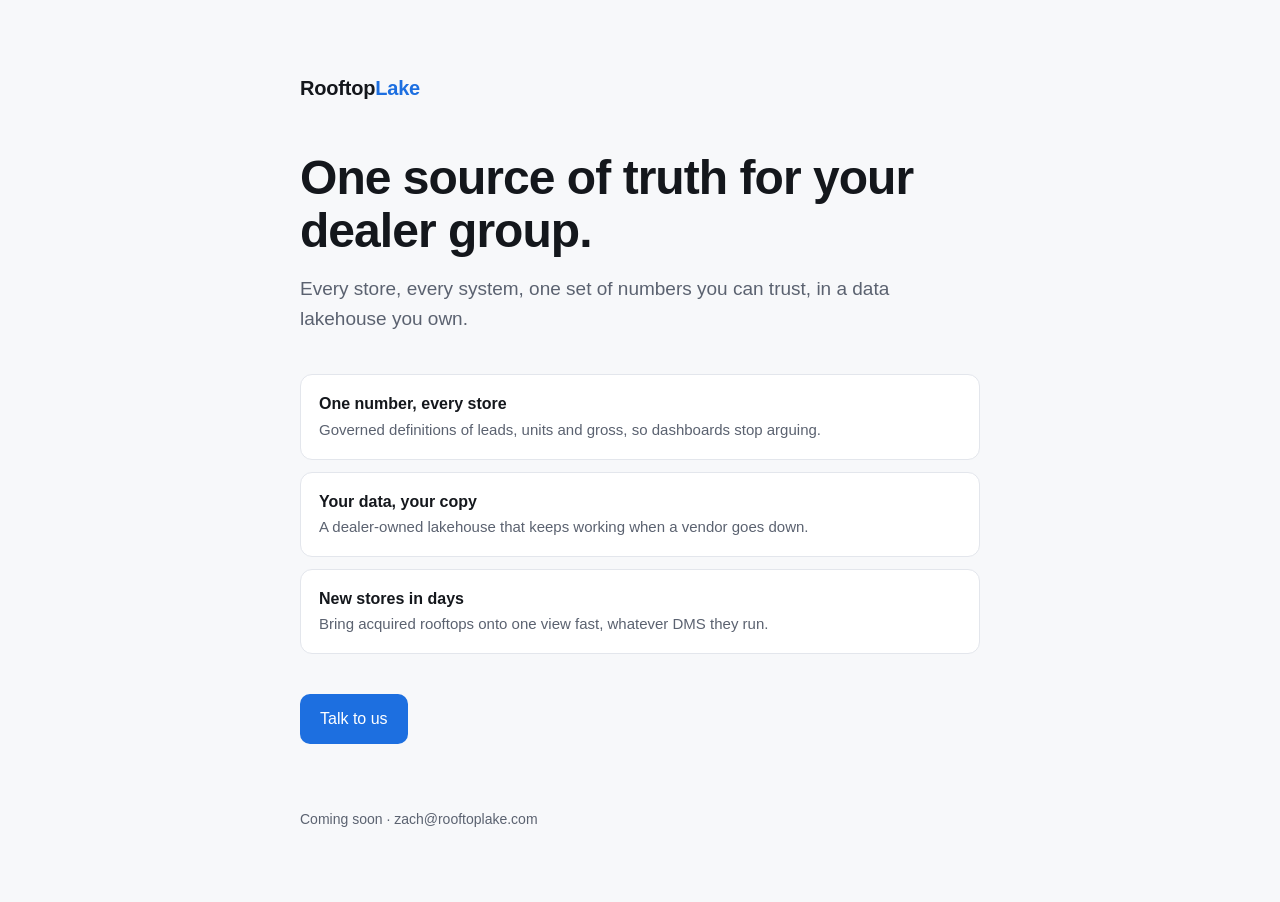
==== index.html @ f5c86812 "RooftopLake placeholder site" ====
<!doctype html>
<html lang="en">
<head>
<meta charset="utf-8">
<meta name="viewport" content="width=device-width, initial-scale=1">
<title>RooftopLake — one source of truth for dealer groups</title>
<meta name="description" content="RooftopLake is a dealer-owned data lakehouse for multi-rooftop dealer groups. Coming soon.">
<style>
  :root { --bg:#f7f8fa; --fg:#14171c; --muted:#5b6270; --accent:#1d6fe0; --card:#ffffff; --line:#e3e6ec; }
  @media (prefers-color-scheme: dark) { :root { --bg:#0f1216; --fg:#eef1f5; --muted:#9aa3b2; --accent:#5a9bff; --card:#171b21; --line:#262c35; } }
  * { box-sizing: border-box; }
  body { margin:0; font-family: -apple-system, BlinkMacSystemFont, "Segoe UI", Inter, sans-serif; background:var(--bg); color:var(--fg); line-height:1.6; }
  main { max-width: 720px; margin: 0 auto; padding: 72px 20px; }
  .mark { font-weight:600; letter-spacing:-0.01em; font-size:20px; }
  .mark span { color: var(--accent); }
  h1 { font-size: clamp(32px, 6vw, 48px); line-height:1.1; letter-spacing:-0.02em; margin: 48px 0 16px; }
  p.lead { font-size: 19px; color: var(--muted); margin: 0 0 40px; }
  ul { list-style:none; padding:0; margin:0 0 40px; display:grid; gap:12px; }
  li { background:var(--card); border:1px solid var(--line); border-radius:12px; padding:16px 18px; }
  li b { display:block; }
  li small { color: var(--muted); font-size: 15px; }
  a.cta { display:inline-block; background:var(--accent); color:#fff; text-decoration:none; padding:12px 20px; border-radius:10px; font-weight:500; }
  footer { margin-top:64px; color:var(--muted); font-size:14px; }
</style>
</head>
<body>
<main>
  <div class="mark">Rooftop<span>Lake</span></div>
  <h1>One source of truth for your dealer group.</h1>
  <p class="lead">Every store, every system, one set of numbers you can trust, in a data lakehouse you own.</p>
  <ul>
    <li><b>One number, every store</b><small>Governed definitions of leads, units and gross, so dashboards stop arguing.</small></li>
    <li><b>Your data, your copy</b><small>A dealer-owned lakehouse that keeps working when a vendor goes down.</small></li>
    <li><b>New stores in days</b><small>Bring acquired rooftops onto one view fast, whatever DMS they run.</small></li>
  </ul>
  <a class="cta" href="mailto:zach@rooftoplake.com?subject=RooftopLake">Talk to us</a>
  <footer>Coming soon · zach@rooftoplake.com</footer>
</main>
</body>
</html>
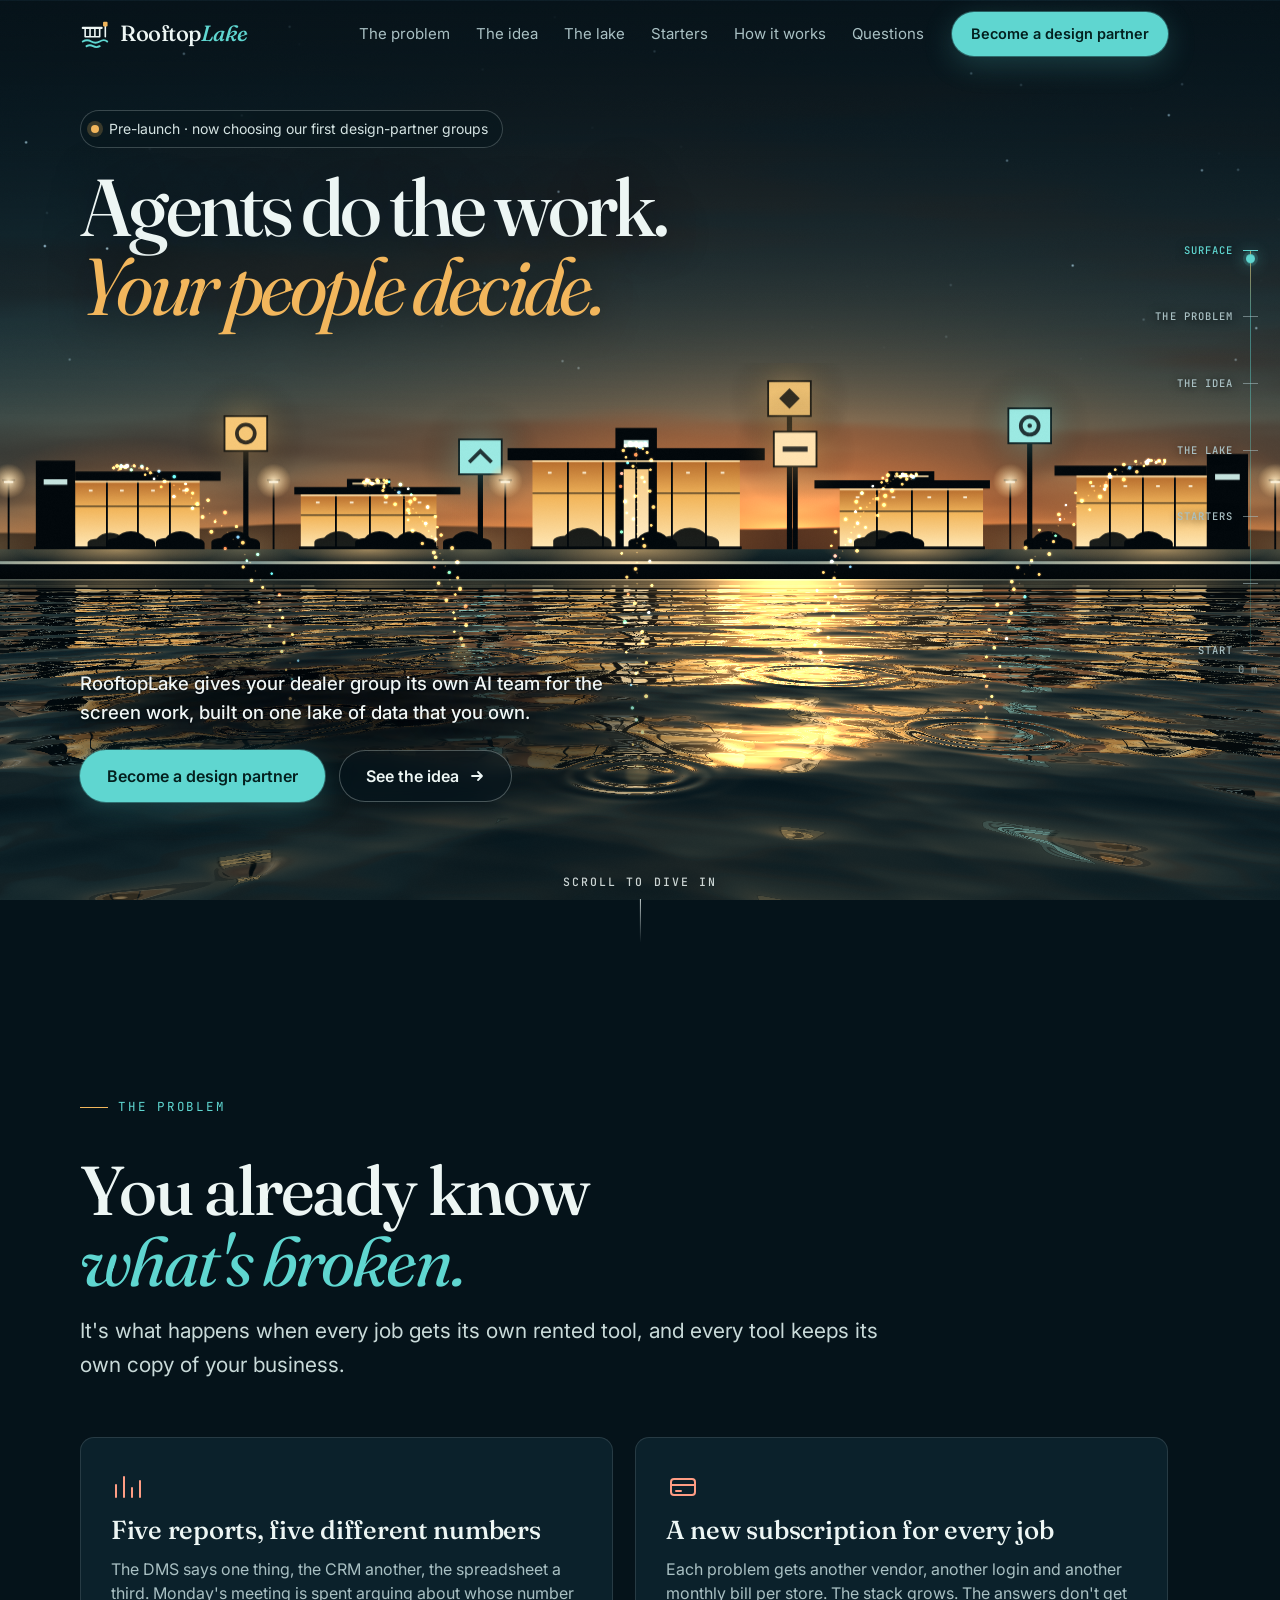
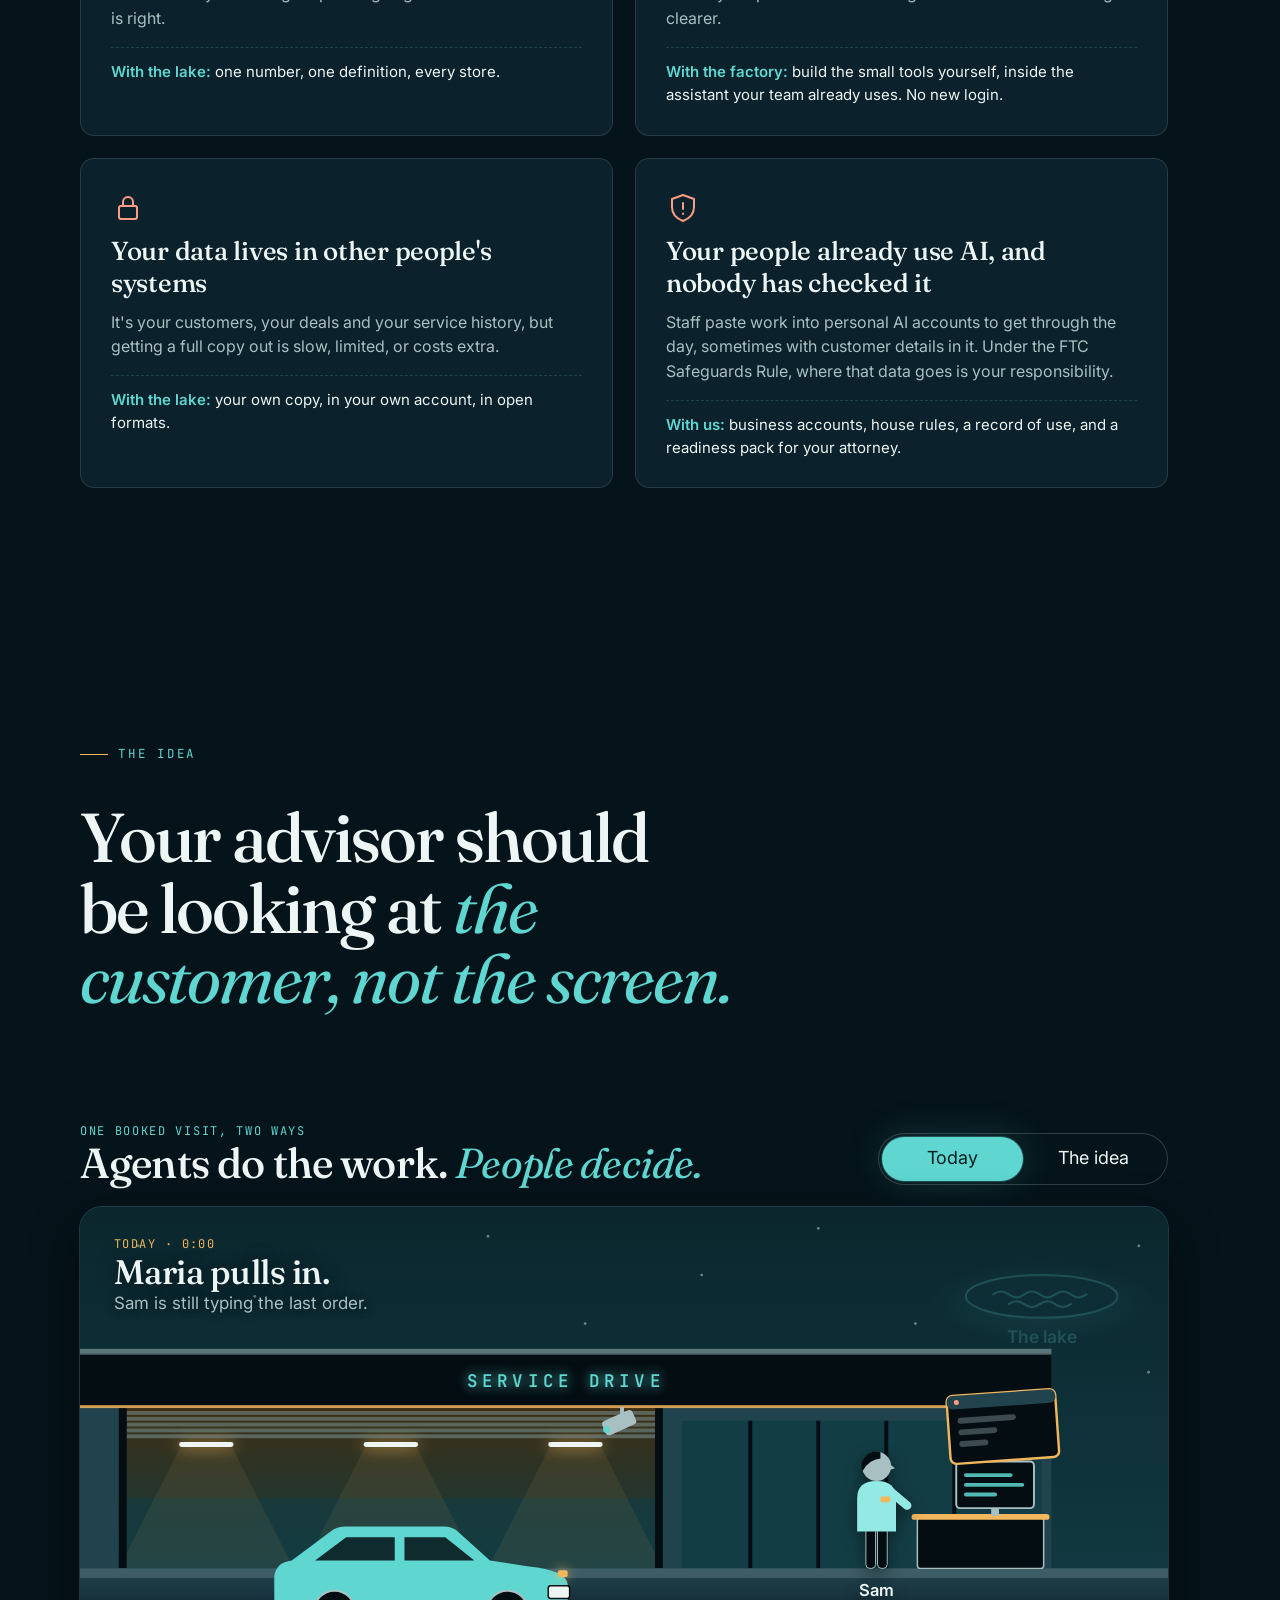
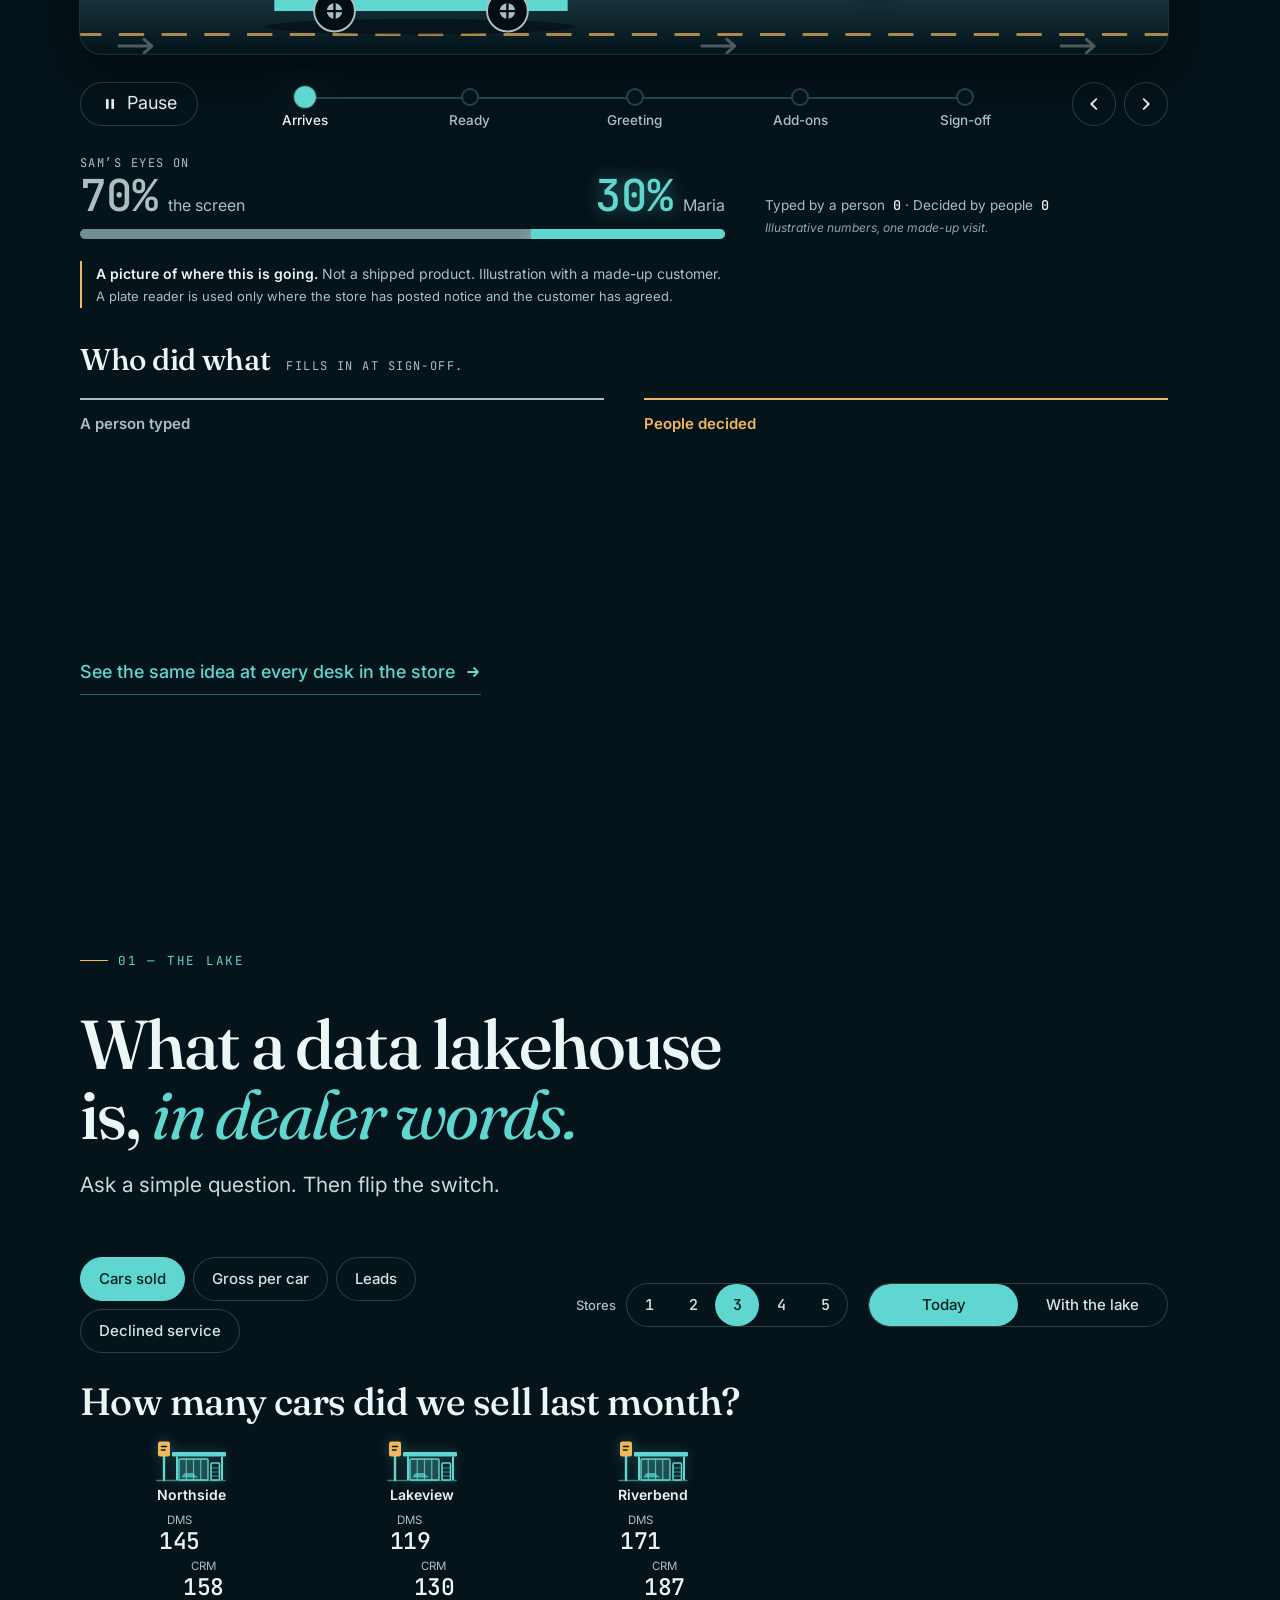
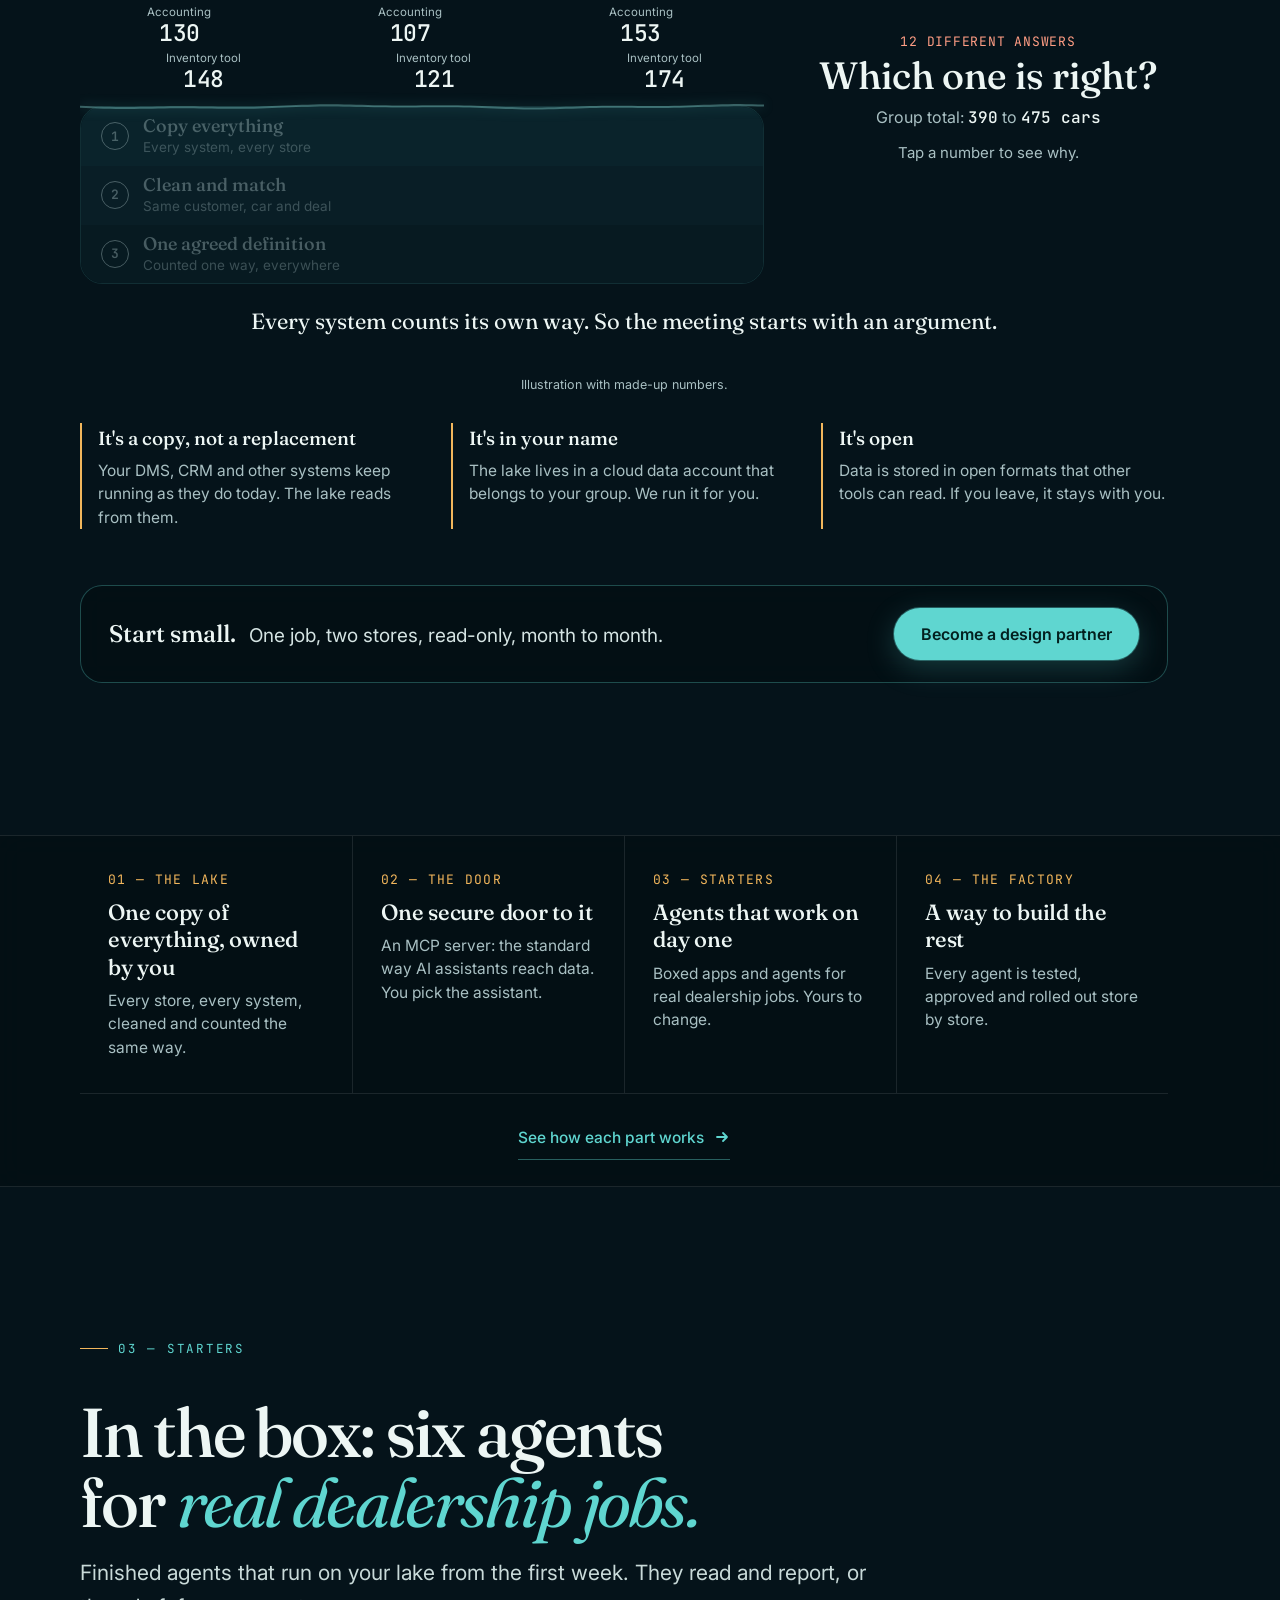
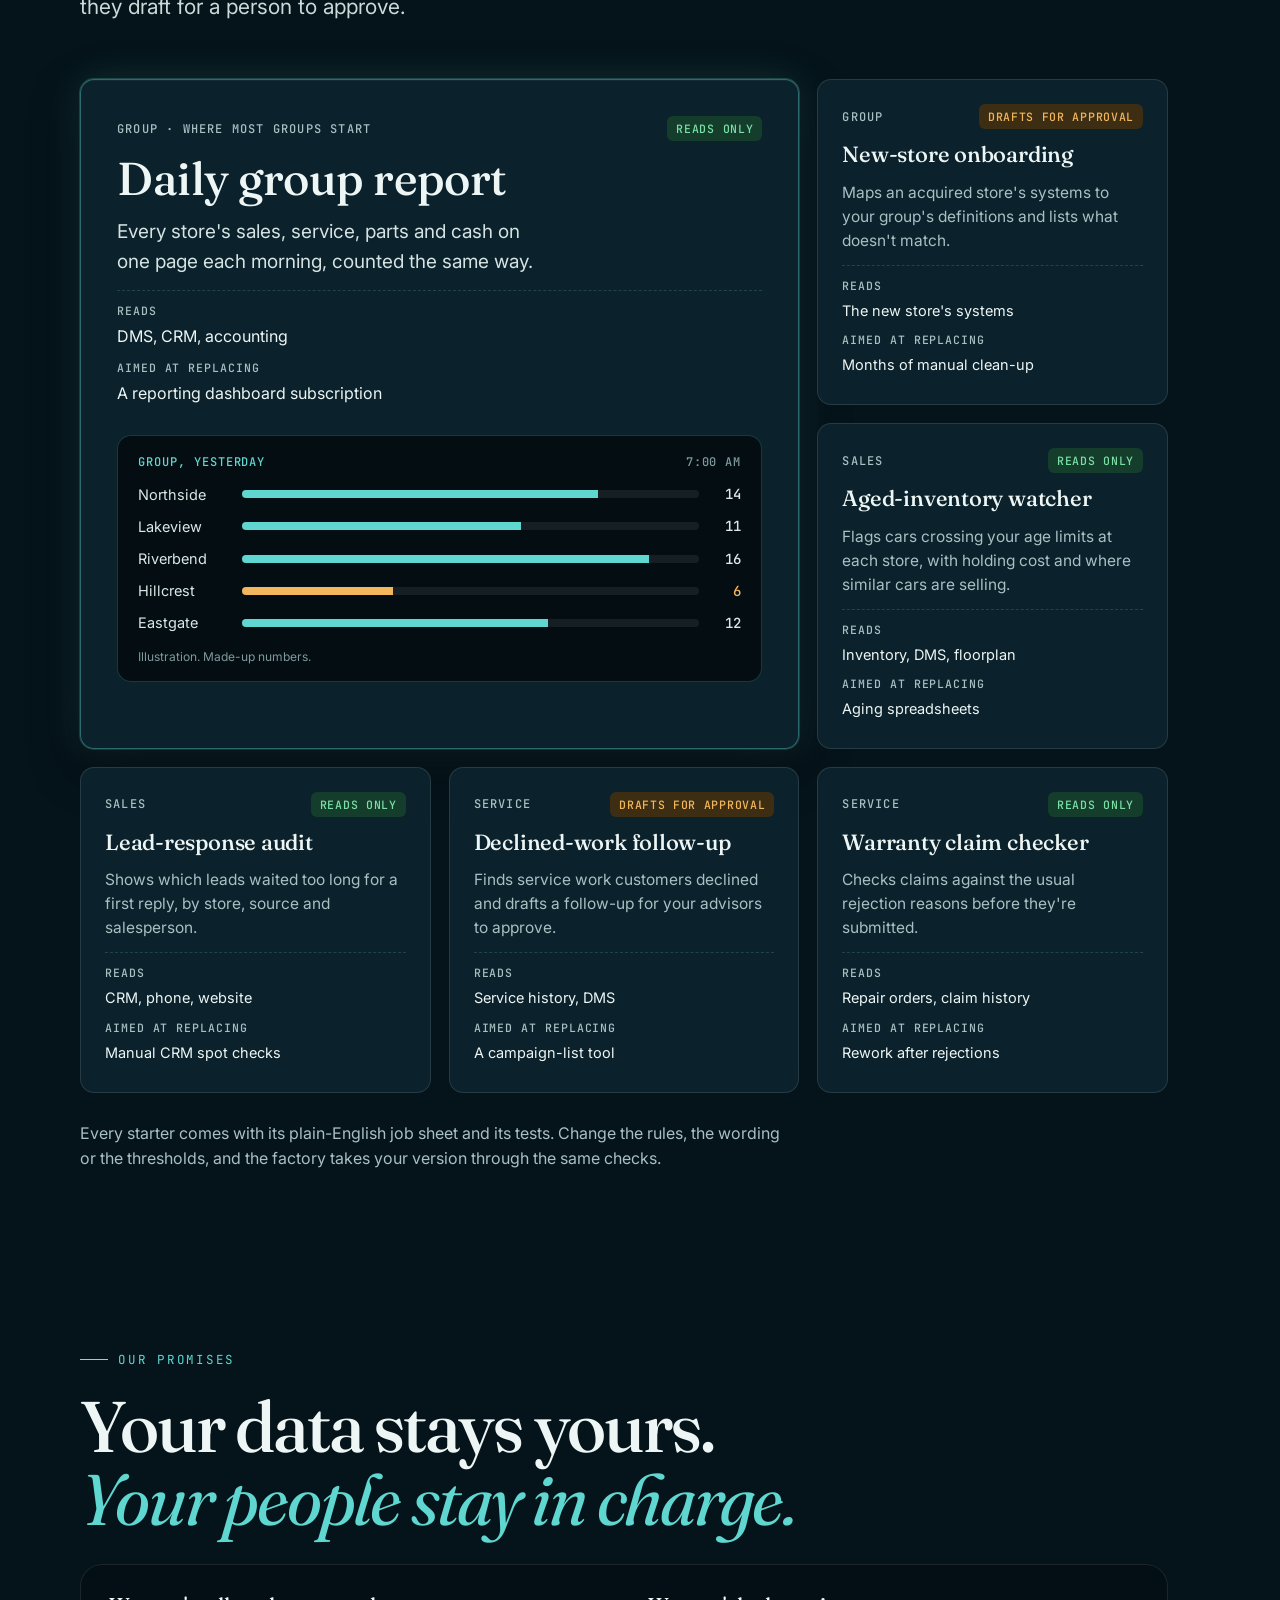
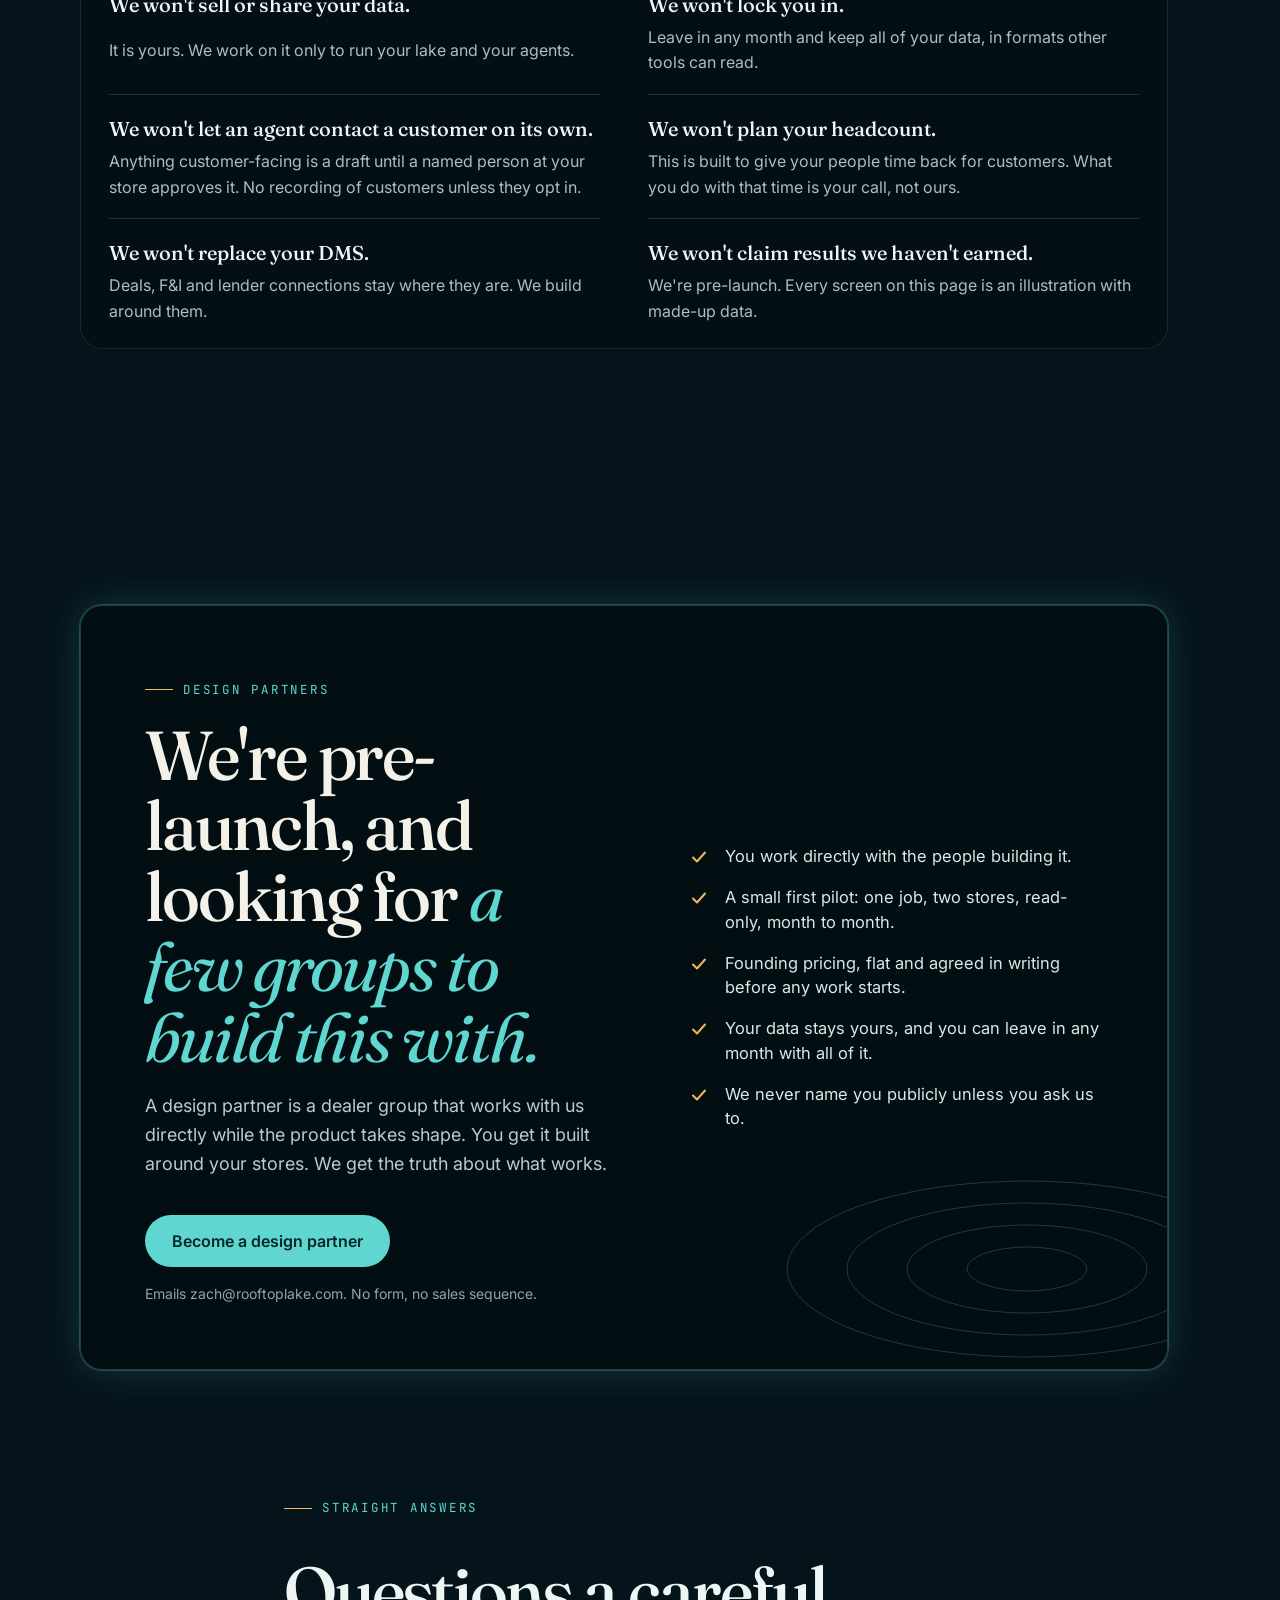
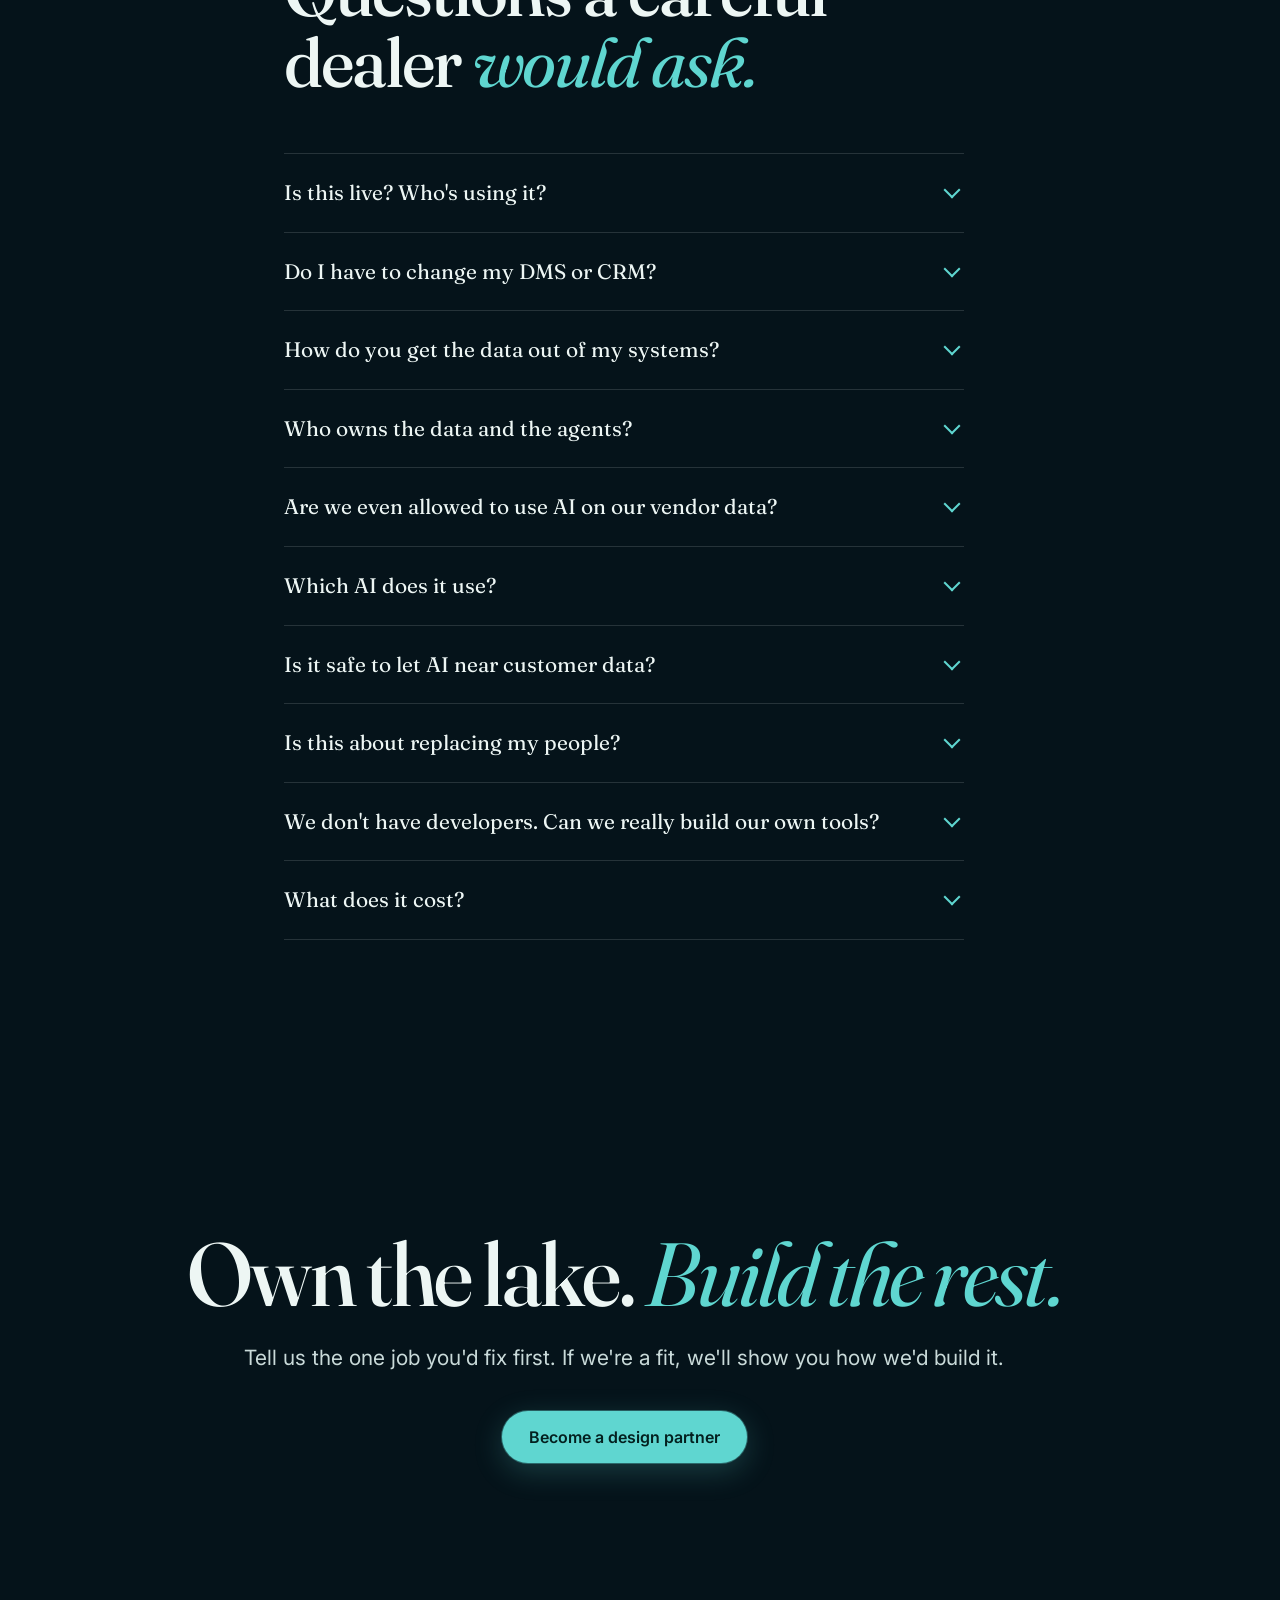
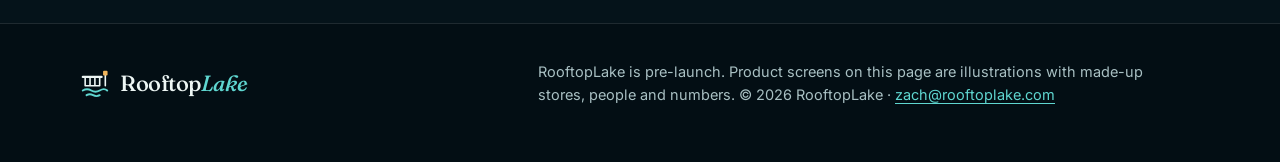
==== commit 0406e912: "RooftopLake site: live lake scene, two pages, four interactive parts Co-Authored-By: Claude Fable 5." ====
--- a/index.html
+++ b/index.html
@@ -3,38 +3,270 @@
 <head>
 <meta charset="utf-8">
 <meta name="viewport" content="width=device-width, initial-scale=1">
-<title>RooftopLake — one source of truth for dealer groups</title>
-<meta name="description" content="RooftopLake is a dealer-owned data lakehouse for multi-rooftop dealer groups. Coming soon.">
-<style>
-  :root { --bg:#f7f8fa; --fg:#14171c; --muted:#5b6270; --accent:#1d6fe0; --card:#ffffff; --line:#e3e6ec; }
-  @media (prefers-color-scheme: dark) { :root { --bg:#0f1216; --fg:#eef1f5; --muted:#9aa3b2; --accent:#5a9bff; --card:#171b21; --line:#262c35; } }
-  * { box-sizing: border-box; }
-  body { margin:0; font-family: -apple-system, BlinkMacSystemFont, "Segoe UI", Inter, sans-serif; background:var(--bg); color:var(--fg); line-height:1.6; }
-  main { max-width: 720px; margin: 0 auto; padding: 72px 20px; }
-  .mark { font-weight:600; letter-spacing:-0.01em; font-size:20px; }
-  .mark span { color: var(--accent); }
-  h1 { font-size: clamp(32px, 6vw, 48px); line-height:1.1; letter-spacing:-0.02em; margin: 48px 0 16px; }
-  p.lead { font-size: 19px; color: var(--muted); margin: 0 0 40px; }
-  ul { list-style:none; padding:0; margin:0 0 40px; display:grid; gap:12px; }
-  li { background:var(--card); border:1px solid var(--line); border-radius:12px; padding:16px 18px; }
-  li b { display:block; }
-  li small { color: var(--muted); font-size: 15px; }
-  a.cta { display:inline-block; background:var(--accent); color:#fff; text-decoration:none; padding:12px 20px; border-radius:10px; font-weight:500; }
-  footer { margin-top:64px; color:var(--muted); font-size:14px; }
-</style>
+<title>RooftopLake — agents do the work, your people decide</title>
+<meta name="description" content="RooftopLake puts every store's data in one lake you own, opens one secure door to it for any AI assistant, and helps your dealer group build, test and roll out its own apps and agents.">
+<link rel="canonical" href="https://rooftoplake.com/">
+<meta name="theme-color" content="#05131A">
+<meta name="color-scheme" content="dark">
+<meta property="og:type" content="website">
+<meta property="og:url" content="https://rooftoplake.com/">
+<meta property="og:title" content="RooftopLake — agents do the work. Your people decide.">
+<meta property="og:description" content="One lake you own. One secure door. Starter agents on day one. A factory to build the rest. For dealer groups.">
+<meta property="og:image" content="https://rooftoplake.com/og.png">
+<meta name="twitter:card" content="summary_large_image">
+<link rel="icon" href="favicon.svg" type="image/svg+xml">
+<link rel="apple-touch-icon" href="apple-touch-icon.png">
+<link rel="preconnect" href="https://fonts.googleapis.com">
+<link rel="preconnect" href="https://fonts.gstatic.com" crossorigin>
+<link href="https://fonts.googleapis.com/css2?family=Fraunces:ital,opsz,wght@0,9..144,400..600;1,9..144,400..500&family=Inter:wght@400;500;600&family=JetBrains+Mono:wght@400;500&display=swap" rel="stylesheet">
+<link rel="stylesheet" href="css/tokens.css?v=1794466640">
+<link rel="stylesheet" href="css/scene.css?v=1794466640">
+<link rel="stylesheet" href="css/site.css?v=1794466640">
+<link rel="stylesheet" href="css/lane.css?v=1794466640">
+<link rel="stylesheet" href="css/explainer.css?v=1794466640">
+<link rel="stylesheet" href="css/demo.css?v=1794466640">
+<link rel="stylesheet" href="css/lifecycle.css?v=1794466640">
+<script>document.documentElement.classList.add('js')</script>
+<script type="application/ld+json">{"@context":"https://schema.org","@type":"Organization","name":"RooftopLake","url":"https://rooftoplake.com/","email":"zach@rooftoplake.com","description":"A dealer-owned data lake, a secure door for AI assistants, and an agent factory for dealer groups."}</script>
 </head>
 <body>
-<main>
-  <div class="mark">Rooftop<span>Lake</span></div>
-  <h1>One source of truth for your dealer group.</h1>
-  <p class="lead">Every store, every system, one set of numbers you can trust, in a data lakehouse you own.</p>
-  <ul>
-    <li><b>One number, every store</b><small>Governed definitions of leads, units and gross, so dashboards stop arguing.</small></li>
-    <li><b>Your data, your copy</b><small>A dealer-owned lakehouse that keeps working when a vendor goes down.</small></li>
-    <li><b>New stores in days</b><small>Bring acquired rooftops onto one view fast, whatever DMS they run.</small></li>
-  </ul>
-  <a class="cta" href="mailto:zach@rooftoplake.com?subject=RooftopLake">Talk to us</a>
-  <footer>Coming soon · zach@rooftoplake.com</footer>
+<a class="skip" href="#main">Skip to content</a>
+<div id="lake-scene" aria-hidden="true" data-strata="0.42,0.455,0.49"></div>
+
+<svg width="0" height="0" style="position:absolute" aria-hidden="true">
+  <symbol id="i-check" viewBox="0 0 20 20"><path d="M4 10.5l4 4 8-9" fill="none" stroke="currentColor" stroke-width="2" stroke-linecap="round" stroke-linejoin="round"/></symbol>
+  <symbol id="i-x" viewBox="0 0 20 20"><path d="M5 5l10 10M15 5L5 15" fill="none" stroke="currentColor" stroke-width="2" stroke-linecap="round"/></symbol>
+  <symbol id="i-arrow" viewBox="0 0 16 16"><path d="M3 8h10M9 4l4 4-4 4" fill="none" stroke="currentColor" stroke-width="1.8" stroke-linecap="round" stroke-linejoin="round"/></symbol>
+  <symbol id="i-mark" viewBox="0 0 32 32"><path d="M3 9.500h20" fill="none" stroke="var(--ink)" stroke-width="2.400" stroke-linecap="round"/><path d="M5.500 9.500V19M21 9.500V19M5.500 19H21M10.700 9.500V19M15.900 9.500V19" fill="none" stroke="var(--ink)" stroke-width="1.700" stroke-linecap="round"/><path d="M27 4.500V19" fill="none" stroke="var(--ink)" stroke-width="1.700" stroke-linecap="round"/><rect x="24.600" y="3" width="4.800" height="5" rx="1" fill="var(--brass)"/><path d="M3 24c3-1.800 6-1.800 9 0s6 1.800 9 0 6-1.800 8 0M7 29c2.300-1.300 4.700-1.300 7 0s4.700 1.300 7 0" fill="none" stroke="var(--teal)" stroke-width="2" stroke-linecap="round"/></symbol>
+</svg>
+
+<header class="nav" id="nav">
+  <div class="wrap">
+    <a class="mark" href="#top" aria-label="RooftopLake home"><svg aria-hidden="true"><use href="#i-mark"/></svg><span>Rooftop<b>Lake</b></span></a>
+    <nav aria-label="Sections">
+      <a href="#problem">The problem</a>
+      <a href="#idea">The idea</a>
+      <a href="#lake">The lake</a>
+            <a href="#starters">Starters</a>
+      <a href="how-it-works.html">How it works</a>
+      <a href="#faq">Questions</a>
+    </nav>
+    <a class="btn btn-primary" href="mailto:zach@rooftoplake.com?subject=RooftopLake%20design%20partner">Become a design partner</a>
+  </div>
+  <div class="progress" id="progress" aria-hidden="true"></div>
+</header>
+
+<main id="main">
+
+<section class="hero" id="top" data-depth-label="Surface">
+  <div class="wrap">
+    <div class="hero-top">
+    <div class="badge rv"><i></i>Pre-launch · now choosing our first design-partner groups</div>
+    <h1 class="rv" style="--i:1">Agents do the work. <em>Your people decide.</em></h1>
+    </div>
+    <div class="hero-bottom">
+    <p class="lead rv" style="--i:2">RooftopLake gives your dealer group its own AI team for the screen work, built on one lake of data that you own.</p>
+    <div class="cta-row rv" style="--i:3">
+      <a class="btn btn-primary" href="mailto:zach@rooftoplake.com?subject=RooftopLake%20design%20partner">Become a design partner</a>
+      <a class="btn btn-ghost" href="#idea">See the idea <svg aria-hidden="true"><use href="#i-arrow"/></svg></a>
+    </div>
+    
+    </div>
+  </div>
+
+  <a class="dive" href="#problem" aria-label="Scroll down to dive in"><span>Scroll to dive in</span><i aria-hidden="true"></i></a>
+</section>
+
+<section id="problem" data-depth-label="The problem">
+  <div class="wrap">
+    <div class="sec-head">
+      <span class="eyebrow rv">The problem</span>
+      <h2 class="rv">You already know <em>what's broken.</em></h2>
+      <p class="lead rv">It's what happens when every job gets its own rented tool, and every tool keeps its own copy of your business.</p>
+    </div>
+    <div class="pains">
+      <article class="pain rv" style="--i:0">
+        <svg viewBox="0 0 34 34" fill="none" stroke="currentColor" stroke-width="2" stroke-linecap="round" aria-hidden="true"><path d="M5 27V15M13 27V7M21 27V18M29 27V11"/></svg>
+        <h3>Five reports, five different numbers</h3>
+        <p>The DMS says one thing, the CRM another, the spreadsheet a third. Monday's meeting is spent arguing about whose number is right.</p>
+        <p class="cure"><b>With the lake:</b> one number, one definition, every store.</p>
+      </article>
+      <article class="pain rv" style="--i:1">
+        <svg viewBox="0 0 34 34" fill="none" stroke="currentColor" stroke-width="2" stroke-linecap="round" aria-hidden="true"><rect x="5" y="9" width="24" height="16" rx="3"/><path d="M5 15h24M10 21h5"/></svg>
+        <h3>A new subscription for every job</h3>
+        <p>Each problem gets another vendor, another login and another monthly bill per store. The stack grows. The answers don't get clearer.</p>
+        <p class="cure"><b>With the factory:</b> build the small tools yourself, inside the assistant your team already uses. No new login.</p>
+      </article>
+      <article class="pain rv" style="--i:2">
+        <svg viewBox="0 0 34 34" fill="none" stroke="currentColor" stroke-width="2" stroke-linecap="round" aria-hidden="true"><rect x="8" y="15" width="18" height="13" rx="2"/><path d="M12 15v-4a5 5 0 0110 0v4"/></svg>
+        <h3>Your data lives in other people's systems</h3>
+        <p>It's your customers, your deals and your service history, but getting a full copy out is slow, limited, or costs extra.</p>
+        <p class="cure"><b>With the lake:</b> your own copy, in your own account, in open formats.</p>
+      </article>
+      
+      <article class="pain rv" style="--i:4">
+        <svg viewBox="0 0 34 34" fill="none" stroke="currentColor" stroke-width="2" stroke-linecap="round" stroke-linejoin="round" aria-hidden="true"><path d="M17 4l11 4v8c0 7-4.500 11.500-11 14C10.500 27.500 6 23 6 16V8z"/><path d="M17 12v6M17 22.500v.5"/></svg>
+        <h3>Your people already use AI, and nobody has checked it</h3>
+        <p>Staff paste work into personal AI accounts to get through the day, sometimes with customer details in it. Under the FTC Safeguards Rule, where that data goes is your responsibility.</p>
+        <p class="cure"><b>With us:</b> business accounts, house rules, a record of use, and a readiness pack for your attorney.</p>
+      </article>
+      
+    </div>
+  </div>
+</section>
+
+<section id="idea" data-depth-label="The idea" >
+  <div class="wrap">
+    <div class="sec-head">
+      <span class="eyebrow rv">The idea</span>
+      <h2 class="rv">Your advisor should be looking at <em>the customer, not the screen.</em></h2>
+      <p class="lead rv">One booked service visit, shown two ways.</p>
+    </div>
+    <div class="rv" id="lane-story"><noscript>Today a service advisor types while the customer waits. The idea: agents prepare each booked visit from the lake, the store's lane check-in confirms the car has arrived (a plate reader only where the store has posted notice and the customer has agreed), and the advisor greets the customer and decides.</noscript></div>
+
+      <p class="more rv"><a href="how-it-works.html#desks">See the same idea at every desk in the store <svg aria-hidden="true"><use href="#i-arrow"/></svg></a></p>
+  </div>
+</section>
+
+<section id="lake" data-depth-label="The lake">
+  <div class="wrap">
+    <div class="sec-head">
+      <span class="eyebrow rv">01 — The lake</span>
+      <h2 class="rv">What a data lakehouse is, <em>in dealer words.</em></h2>
+      <p class="lead rv">Ask a simple question. Then flip the switch.</p>
+    </div>
+    <div class="rv" id="lake-explainer"><noscript>The lake copies data from every system at every store, cleans and matches it, and counts it by one agreed definition, so every report shows the same number.</noscript></div>
+
+    <div class="after-frame">
+      <div class="rv"><b>It's a copy, not a replacement</b><span>Your DMS, CRM and other systems keep running as they do today. The lake reads from them.</span></div>
+      <div class="rv" style="--i:1"><b>It's in your name</b><span>The lake lives in a cloud data account that belongs to your group. We run it for you.</span></div>
+      <div class="rv" style="--i:2"><b>It's open</b><span>Data is stored in open formats that other tools can read. If you leave, it stays with you.</span></div>
+    </div>
+    <div class="pilot rv"><p><b>Start small.</b> One job, two stores, read-only, month to month.</p><a class="btn btn-primary" href="mailto:zach@rooftoplake.com?subject=RooftopLake%20design%20partner">Become a design partner</a></div>
+  </div>
+</section>
+
+<section class="parts" aria-label="The four parts of RooftopLake">
+  <div class="wrap">
+    <ol>
+      <li><a href="#lake"><span class="num">01 — THE LAKE</span><h3>One copy of everything, owned by you</h3><p>Every store, every system, cleaned and counted the same way.</p></a></li>
+      <li><a href="how-it-works.html#door"><span class="num">02 — THE DOOR</span><h3>One secure door to it</h3><p>An MCP server: the standard way AI assistants reach data. You pick the assistant.</p></a></li>
+      <li><a href="#starters"><span class="num">03 — STARTERS</span><h3>Agents that work on day one</h3><p>Boxed apps and agents for real dealership jobs. Yours to change.</p></a></li>
+      <li><a href="how-it-works.html#factory"><span class="num">04 — THE FACTORY</span><h3>A way to build the rest</h3><p>Every agent is tested, approved and rolled out store by store.</p></a></li>
+    </ol>
+    <p class="more center rv"><a href="how-it-works.html">See how each part works <svg aria-hidden="true"><use href="#i-arrow"/></svg></a></p>
+  </div>
+</section>
+
+<section id="starters" data-depth-label="Starters">
+  <div class="wrap">
+    <div class="sec-head">
+      <span class="eyebrow rv">03 — Starters</span>
+      <h2 class="rv">In the box: six agents for <em>real dealership jobs.</em></h2>
+      <p class="lead rv">Finished agents that run on your lake from the first week. They read and report, or they draft for a person to approve.</p>
+    </div>
+        <div class="starters" id="starterGrid">
+      <article class="starter featured rv" data-d="group"><div class="top"><span class="dept">Group · where most groups start</span><span class="tag read">Reads only</span></div><h3>Daily group report</h3><p>Every store's sales, service, parts and cash on one page each morning, counted the same way.</p><dl><dt>Reads</dt><dd>DMS, CRM, accounting</dd><dt>Aimed at replacing</dt><dd>A reporting dashboard subscription</dd></dl><div class="mini" aria-hidden="true"><div class="mini-top"><b>Group, yesterday</b><span>7:00 am</span></div>
+        <div class="mini-row"><span>Northside</span><i style="--w:78%"></i><em>14</em></div>
+        <div class="mini-row"><span>Lakeview</span><i style="--w:61%"></i><em>11</em></div>
+        <div class="mini-row"><span>Riverbend</span><i style="--w:89%"></i><em>16</em></div>
+        <div class="mini-row low"><span>Hillcrest</span><i style="--w:33%"></i><em>6</em></div>
+        <div class="mini-row"><span>Eastgate</span><i style="--w:67%"></i><em>12</em></div>
+        <small>Illustration. Made-up numbers.</small></div></article>
+      
+      <article class="starter rv" data-d="group" style="--i:2"><div class="top"><span class="dept">Group</span><span class="tag draft">Drafts for approval</span></div><h3>New-store onboarding</h3><p>Maps an acquired store's systems to your group's definitions and lists what doesn't match.</p><dl><dt>Reads</dt><dd>The new store's systems</dd><dt>Aimed at replacing</dt><dd>Months of manual clean-up</dd></dl></article>
+      <article class="starter rv" data-d="sales"><div class="top"><span class="dept">Sales</span><span class="tag read">Reads only</span></div><h3>Aged-inventory watcher</h3><p>Flags cars crossing your age limits at each store, with holding cost and where similar cars are selling.</p><dl><dt>Reads</dt><dd>Inventory, DMS, floorplan</dd><dt>Aimed at replacing</dt><dd>Aging spreadsheets</dd></dl></article>
+      <article class="starter rv" data-d="sales" style="--i:1"><div class="top"><span class="dept">Sales</span><span class="tag read">Reads only</span></div><h3>Lead-response audit</h3><p>Shows which leads waited too long for a first reply, by store, source and salesperson.</p><dl><dt>Reads</dt><dd>CRM, phone, website</dd><dt>Aimed at replacing</dt><dd>Manual CRM spot checks</dd></dl></article>
+      
+      <article class="starter rv" data-d="service"><div class="top"><span class="dept">Service</span><span class="tag draft">Drafts for approval</span></div><h3>Declined-work follow-up</h3><p>Finds service work customers declined and drafts a follow-up for your advisors to approve.</p><dl><dt>Reads</dt><dd>Service history, DMS</dd><dt>Aimed at replacing</dt><dd>A campaign-list tool</dd></dl></article>
+      <article class="starter rv" data-d="service" style="--i:1"><div class="top"><span class="dept">Service</span><span class="tag read">Reads only</span></div><h3>Warranty claim checker</h3><p>Checks claims against the usual rejection reasons before they're submitted.</p><dl><dt>Reads</dt><dd>Repair orders, claim history</dd><dt>Aimed at replacing</dt><dd>Rework after rejections</dd></dl></article>
+      
+    </div>
+    <p class="own-note rv">Every starter comes with its plain-English job sheet and its tests. Change the rules, the wording or the thresholds, and the factory takes your version through the same checks.</p>
+  </div>
+</section>
+
+<section id="promises" data-depth-label="Promises">
+  <div class="wrap">
+    <div class="wont">
+      <div class="rv"><span class="eyebrow">Our promises</span><h2 class="promise-line">Your data stays yours. <em>Your people stay in charge.</em></h2></div>
+      <ul>
+        <li class="rv"><b>We won't sell or share your data.</b><span>It is yours. We work on it only to run your lake and your agents.</span></li>
+        <li class="rv"><b>We won't lock you in.</b><span>Leave in any month and keep all of your data, in formats other tools can read.</span></li>
+        <li class="rv"><b>We won't let an agent contact a customer on its own.</b><span>Anything customer-facing is a draft until a named person at your store approves it. No recording of customers unless they opt in.</span></li>
+        <li class="rv"><b>We won't plan your headcount.</b><span>This is built to give your people time back for customers. What you do with that time is your call, not ours.</span></li>
+        <li class="rv"><b>We won't replace your DMS.</b><span>Deals, F&amp;I and lender connections stay where they are. We build around them.</span></li>
+        <li class="rv"><b>We won't claim results we haven't earned.</b><span>We're pre-launch. Every screen on this page is an illustration with made-up data.</span></li>
+      </ul>
+    </div>
+  </div>
+</section>
+
+<section id="partners" data-depth-label="Start" >
+  <div class="wrap">
+    <div class="partner rv">
+      <div>
+        <span class="eyebrow">Design partners</span>
+        <h2>We're pre-launch, and looking for <em>a few groups to build this with.</em></h2>
+        <p style="margin-top:20px">A design partner is a dealer group that works with us directly while the product takes shape. You get it built around your stores. We get the truth about what works.</p>
+        <div class="cta-row"><a class="btn btn-primary" href="mailto:zach@rooftoplake.com?subject=RooftopLake%20design%20partner">Become a design partner</a></div>
+        <p class="fine">Emails zach@rooftoplake.com. No form, no sales sequence.</p>
+      </div>
+      <ul>
+        <li><svg aria-hidden="true"><use href="#i-check"/></svg>You work directly with the people building it.</li>
+        <li><svg aria-hidden="true"><use href="#i-check"/></svg>A small first pilot: one job, two stores, read-only, month to month.</li>
+        <li><svg aria-hidden="true"><use href="#i-check"/></svg>Founding pricing, flat and agreed in writing before any work starts.</li>
+        <li><svg aria-hidden="true"><use href="#i-check"/></svg>Your data stays yours, and you can leave in any month with all of it.</li>
+        <li><svg aria-hidden="true"><use href="#i-check"/></svg>We never name you publicly unless you ask us to.</li>
+      </ul>
+      <svg class="rings" viewBox="0 0 520 520" fill="none" stroke="#5CC4C4" aria-hidden="true"><ellipse cx="260" cy="260" rx="60" ry="22"/><ellipse cx="260" cy="260" rx="120" ry="44"/><ellipse cx="260" cy="260" rx="180" ry="66"/><ellipse cx="260" cy="260" rx="240" ry="88"/></svg>
+    </div>
+  </div>
+</section>
+
+<section id="faq" style="padding-top:0">
+  <div class="wrap narrow">
+    <div class="sec-head">
+      <span class="eyebrow rv">Straight answers</span>
+      <h2 class="rv">Questions a careful dealer <em>would ask.</em></h2>
+    </div>
+    <div class="faq rv">
+      <details><summary>Is this live? Who's using it?</summary><p>No one yet. RooftopLake is pre-launch. We're choosing a small number of design-partner groups to build the first version with. There are no customer logos on this page because we haven't earned any.</p></details>
+      <details><summary>Do I have to change my DMS or CRM?</summary><p>No. The lake copies data out of the systems you already run. Your people keep working in the same screens.</p></details>
+      <details><summary>How do you get the data out of my systems?</summary><p>Through the access routes your vendors offer to dealers and their approved partners. Some are simple, some need a contract, and some carry a fee from the vendor. This is the slowest part of any project like this, and we'll tell you where each of your systems stands before you commit to anything.</p><p>Reading data is the easy half. Letting an agent write into a system needs that vendor's agreement. Until it's in place, agents prepare the work and a person enters it.</p></details>
+      <details><summary>Who owns the data and the agents?</summary><p>You do. The lake sits in a cloud data account in your group's name. The job sheets, definitions and agents built for you are yours to keep.</p></details>
+      <details><summary>Are we even allowed to use AI on our vendor data?</summary><p>Often yes, with conditions, and it depends on your contracts and your state. Your agreements with your DMS, CRM and manufacturer each say something about who may touch the data and how. Part of our onboarding is a readiness pack: your documents, the clauses that matter and a short list of questions, prepared for your attorney to rule on. We don't give legal advice.</p></details>
+      <details><summary>Which AI does it use?</summary><p>Your choice. The door is an MCP server. MCP is the open standard that the major AI assistants use to reach data and tools, so you aren't tied to one AI company, and you can switch as they improve.</p></details>
+      <details><summary>Is it safe to let AI near customer data?</summary><p>Only with rules. Each person and each agent sees just what their role allows, every request is logged, each agent has a spending cap and an off switch, and nothing reaches a customer without a named person's approval.</p><p>We hold no security certifications yet and won't pretend to. The Safeguards Rule makes you responsible for checking vendors like us, so before any data moves you get our security plan and contract terms in writing. The first phase uses no credit applications or Social Security numbers, the lake sits in your account, and you can cut off our access at any time.</p></details>
+      <details><summary>Is this about replacing my people?</summary><p>No. It's about what they spend their day on. Agents take the looking-up, matching and re-keying. Your people keep the customer, the judgment and the sign-off. Staffing decisions stay with you.</p></details>
+      <details><summary>We don't have developers. Can we really build our own tools?</summary><p>Yes.  The factory is what makes it safe to repeat. You describe the job in plain English and decide what "good" looks like. We build with you at first. Over time your own operations people do more of it, because every agent follows the same path and the same checks.</p></details>
+      <details><summary>What does it cost?</summary><p>We haven't published pricing. Design partners get a flat founding price agreed in writing up front. Ask and we'll tell you straight.</p></details>
+    </div>
+  </div>
+</section>
+
+<section class="final">
+  <div class="wrap">
+    <h2 class="rv">Own the lake. <em>Build the rest.</em></h2>
+    <p class="lead rv">Tell us the one job you'd fix first. If we're a fit, we'll show you how we'd build it.</p>
+    <div class="cta-row rv"><a class="btn btn-primary" href="mailto:zach@rooftoplake.com?subject=RooftopLake%20design%20partner">Become a design partner</a></div>
+  </div>
+</section>
+
 </main>
+
+<footer>
+  <div class="wrap">
+    <a class="mark" href="#top" aria-label="RooftopLake home"><svg aria-hidden="true"><use href="#i-mark"/></svg><span>Rooftop<b>Lake</b></span></a>
+    <p>RooftopLake is pre-launch. Product screens on this page are illustrations with made-up stores, people and numbers. © 2026 RooftopLake · <a href="mailto:zach@rooftoplake.com">zach@rooftoplake.com</a></p>
+  </div>
+</footer>
+
+<script src="js/scene.js?v=1794466640" defer></script>
+<script src="js/site.js?v=1794466640" defer></script>
+<script src="js/lane.js?v=1794466640" defer></script>
+<script src="js/explainer.js?v=1794466640" defer></script>
+<script src="js/demo.js?v=1794466640" defer></script>
+<script src="js/lifecycle.js?v=1794466640" defer></script>
 </body>
 </html>
--- a/css/tokens.css
+++ b/css/tokens.css
@@ -0,0 +1,18 @@
+/* RooftopLake design tokens — "Deep Water". One theme: the page is the lake at dusk, and you dive into it.
+   Every component uses these variables only. */
+:root{
+  color-scheme:dark;
+  --paper:#05131A; --paper-2:rgba(9,30,39,.72); --card:rgba(13,37,47,.86);
+  --ink:#EDF6F4; --ink-2:#A9C0C3; --line:#21434E;
+  --teal:#5FD6D0; --teal-2:#93E9E3; --teal-soft:#123C44; --on-teal:#03201F;
+  --brass:#F2B65C; --brass-soft:#3D2E13;
+  --bad:#FF9D84; --bad-soft:#42211B; --good:#7BE0A6; --good-soft:#143D2B;
+  --term-bg:#030D12; --term-ink:#D9E9E7; --term-dim:#7F9A9E; --term-accent:#5FD6D0; --term-brass:#F2B65C;
+  --font-display:"Fraunces",Georgia,"Times New Roman",serif;
+  --font-body:"Inter",-apple-system,BlinkMacSystemFont,"Segoe UI",sans-serif;
+  --font-mono:"JetBrains Mono",ui-monospace,SFMono-Regular,Menlo,monospace;
+  --r-sm:8px; --r-md:14px; --r-lg:22px;
+  --shadow:0 1px 0 rgba(255,255,255,.04) inset,0 18px 50px rgba(0,0,0,.45);
+  --ease:cubic-bezier(.2,.7,.2,1);
+  --glow:0 0 0 1px rgba(95,214,208,.25),0 0 40px rgba(95,214,208,.18);
+}
--- a/css/scene.css
+++ b/css/scene.css
@@ -0,0 +1,45 @@
+/* RooftopLake living lake scene. Class prefix lk-. Pairs with js/scene.js.
+   The gradient on #lake-scene is the no-WebGL / no-JS fallback: dusk at the top, a dark bank with a lit kerb, deep water below.
+   It tracks --depth (set by scene.js) so the page still "dives" without WebGL. */
+#lake-scene{
+  position:fixed;inset:0;z-index:0;pointer-events:none;overflow:hidden;contain:strict;
+  background-color:#05131A;
+  background-image:linear-gradient(180deg,
+    #04101A 0%,#082230 5%,#12333D 8%,#5E4129 9.5%,#C8733A 10.1%,#0C1B20 10.14%,#0C1B20 10.3%,#C4E6E0 10.32%,#C4E6E0 10.36%,#03090D 10.38%,#03090D 10.52%,#5A3A22 10.6%,
+    #0A2A31 11.6%,#06202A 16.6%,#0A3F47 24%,#083038 36%,#061F28 55%,#05131A 78%,#030B10 100%);
+  background-size:100% 600%;
+  background-position:0 calc(var(--depth,0)*100%);
+  background-repeat:no-repeat;
+}
+#lake-scene .lk-canvas{position:absolute;left:0;top:0;width:100%;height:100%;display:block;opacity:0;transition:opacity .45s ease}
+#lake-scene.lk-on .lk-canvas{opacity:1}
+
+/* Depth gauge: the one interactive piece. */
+.lk-gauge{
+  position:fixed;right:22px;top:50%;z-index:6;width:16px;height:min(54vh,400px);transform:translateY(-50%);
+  font:500 10.5px/1 var(--font-mono,ui-monospace,Menlo,monospace);letter-spacing:.1em;text-transform:uppercase;
+}
+.lk-gauge::before{content:"";position:absolute;right:7px;top:0;bottom:0;width:1px;
+  background:linear-gradient(180deg,rgba(242,182,92,.75),rgba(95,214,208,.5) 16%,rgba(95,214,208,.16))}
+.lk-gauge ol{list-style:none;margin:0;padding:0;position:absolute;left:0;right:0;top:0;bottom:0}
+.lk-gauge li{position:absolute;right:0;height:0;margin:0;padding:0}
+.lk-gauge a{
+  position:absolute;right:0;top:-12px;height:24px;display:flex;align-items:center;gap:10px;padding-left:10px;
+  color:var(--ink-2,#A9C0C3);text-decoration:none;white-space:nowrap;border-radius:6px;outline:0;
+}
+.lk-gauge a::after{content:"";flex:none;width:15px;height:1px;background:currentColor;opacity:.55;transition:opacity .25s,width .25s}
+.lk-lab{opacity:0;transform:translateX(6px);transition:opacity .25s,transform .25s var(--ease,ease);text-shadow:0 1px 10px rgba(3,13,18,.9)}
+.lk-gauge:hover .lk-lab,.lk-gauge:focus-within .lk-lab{opacity:.72;transform:none}
+.lk-gauge a.is-current{color:var(--teal,#5FD6D0)}
+.lk-gauge a.is-current .lk-lab,.lk-gauge a:hover .lk-lab,.lk-gauge a:focus-visible .lk-lab{opacity:1;transform:none}
+.lk-gauge a.is-current::after,.lk-gauge a:hover::after{opacity:1}
+.lk-gauge a:hover{color:var(--ink,#EDF6F4)}
+.lk-gauge a:focus-visible{color:var(--ink,#EDF6F4);box-shadow:0 0 0 2px var(--teal,#5FD6D0);background:rgba(3,13,18,.7)}
+.lk-mark{position:absolute;right:3px;top:-4.5px;width:9px;height:9px;border-radius:50%;background:var(--teal,#5FD6D0);
+  box-shadow:0 0 0 3px rgba(95,214,208,.16),0 0 16px rgba(95,214,208,.75);will-change:transform;pointer-events:none}
+.lk-read{position:absolute;right:0;top:calc(100% + 14px);color:var(--ink-2,#A9C0C3);opacity:.7;white-space:nowrap;pointer-events:none;
+  font-variant-numeric:tabular-nums;letter-spacing:.06em;text-transform:none}
+@media (max-width:1099px){.lk-gauge{display:none}}
+@media (prefers-reduced-motion:reduce){
+  #lake-scene .lk-canvas,.lk-lab,.lk-gauge a::after{transition:none}
+}
--- a/css/site.css
+++ b/css/site.css
@@ -0,0 +1,432 @@
+/* RooftopLake — page shell. Tokens live in tokens.css. */
+*,*::before,*::after{box-sizing:border-box}
+html{scroll-behavior:smooth;-webkit-text-size-adjust:100%}
+body{margin:0;background:var(--paper);color:var(--ink);font-family:var(--font-body);font-size:18px;line-height:1.6;
+  -webkit-font-smoothing:antialiased;text-rendering:optimizeLegibility;overflow-x:hidden}
+img,svg{max-width:100%}
+a{color:var(--teal);text-underline-offset:3px}
+a:hover{color:var(--teal-2)}
+:focus-visible{outline:3px solid var(--brass);outline-offset:3px;border-radius:6px}
+.skip{position:absolute;left:-999px;top:8px;background:var(--card);color:var(--ink);padding:10px 14px;border-radius:8px;z-index:100}
+.skip:focus{left:8px}
+.wrap{width:100%;max-width:1168px;margin:0 auto;padding:0 24px}
+.narrow{max-width:760px}
+main>section{padding:112px 0;position:relative}
+@media (max-width:720px){main>section{padding:72px 0}.wrap{padding:0 18px}body{font-size:17px}}
+
+h1,h2,h3{font-family:var(--font-display);font-weight:500;letter-spacing:-.02em;line-height:1.08;margin:0;font-optical-sizing:auto}
+h1{font-size:clamp(42px,7.2vw,88px);letter-spacing:-.035em;line-height:1.0}
+h2{font-size:clamp(32px,4.6vw,56px)}
+h3{font-size:22px;letter-spacing:-.01em;line-height:1.25}
+h1 em,h2 em{font-style:italic;color:var(--teal);font-weight:400}
+p{margin:0}
+.lead{font-size:clamp(18px,2vw,21px);color:var(--ink-2);max-width:62ch}
+.eyebrow{font-family:var(--font-mono);font-size:12.5px;letter-spacing:.14em;text-transform:uppercase;color:var(--teal);
+  display:inline-flex;align-items:center;gap:10px;margin-bottom:20px}
+.eyebrow::before{content:"";width:28px;height:1px;background:var(--brass)}
+.sec-head{display:grid;gap:18px;margin-bottom:48px;max-width:820px}
+.num{font-family:var(--font-mono);color:var(--brass);font-size:13px;letter-spacing:.1em}
+
+/* Buttons */
+.btn{display:inline-flex;align-items:center;justify-content:center;gap:10px;min-height:52px;padding:0 26px;border-radius:999px;
+  font:600 16px/1 var(--font-body);text-decoration:none;border:1px solid transparent;cursor:pointer;
+  transition:transform .2s var(--ease),background .2s,box-shadow .2s,border-color .2s}
+.btn-primary{background:var(--teal);color:var(--on-teal);box-shadow:0 6px 20px color-mix(in srgb,var(--teal) 28%,transparent)}
+.btn-primary:hover{background:var(--teal-2);color:var(--on-teal);transform:translateY(-1px)}
+.btn-ghost{border-color:var(--line);color:var(--ink);background:color-mix(in srgb,var(--card) 60%,transparent)}
+.btn-ghost:hover{border-color:var(--teal);color:var(--teal)}
+.btn svg{width:16px;height:16px}
+
+/* Nav */
+.nav{position:sticky;top:0;z-index:50;backdrop-filter:saturate(1.4) blur(14px);-webkit-backdrop-filter:saturate(1.4) blur(14px);
+  background:color-mix(in srgb,var(--paper) 82%,transparent);border-bottom:1px solid transparent;transition:border-color .3s}
+.nav.scrolled{border-bottom-color:var(--line)}
+.nav .wrap{display:flex;align-items:center;gap:28px;height:68px}
+.mark{display:inline-flex;align-items:center;gap:10px;font-family:var(--font-display);font-size:22px;font-weight:500;letter-spacing:-.02em;
+  color:var(--ink);text-decoration:none}
+.mark svg{width:30px;height:30px;flex:none}
+.mark b{font-weight:500;color:var(--teal);font-style:italic}
+.nav nav{display:flex;gap:26px;margin-left:auto}
+.nav nav a{font-size:15px;color:var(--ink-2);text-decoration:none;padding:8px 0}
+.nav nav a:hover,.nav nav a.on{color:var(--ink)}
+.nav .btn{min-height:42px;padding:0 18px;font-size:14.5px}
+@media (max-width:980px){.nav nav{display:none}.nav .btn{margin-left:auto}}
+@media (max-width:420px){.nav .btn{padding:0 14px;font-size:13.5px}.mark{font-size:20px}}
+.progress{position:absolute;left:0;bottom:-1px;height:2px;width:100%;background:var(--teal);transform-origin:0 50%;transform:scaleX(0)}
+
+/* Hero */
+.hero{padding:72px 0 0;overflow:hidden}
+.hero .wrap{position:relative;z-index:2}
+.badge{display:inline-flex;align-items:center;gap:10px;padding:7px 14px 7px 10px;border:1px solid var(--line);border-radius:999px;
+  font-size:14px;color:var(--ink-2);background:color-mix(in srgb,var(--card) 70%,transparent);margin-bottom:28px}
+.badge i{width:8px;height:8px;border-radius:50%;background:var(--brass);box-shadow:0 0 0 4px color-mix(in srgb,var(--brass) 22%,transparent)}
+.hero h1{max-width:13ch}
+.hero .lead{margin-top:26px;max-width:58ch}
+.cta-row{display:flex;flex-wrap:wrap;gap:14px;margin-top:36px;align-items:center}
+.cta-note{font-size:14.5px;color:var(--ink-2);margin-top:16px}
+.scene{display:block;width:100%;margin-top:24px;position:relative;z-index:1;cursor:crosshair;touch-action:manipulation}
+.scene svg{display:block;width:100%;height:auto;min-height:300px}
+.scene-hint{position:absolute;right:24px;bottom:18px;font:500 12px var(--font-mono);letter-spacing:.08em;text-transform:uppercase;color:var(--ink-2);opacity:.75;pointer-events:none}
+.sk-sky{fill:url(#gSky)} .sk-water{fill:url(#gWater)}
+.sk-b{fill:var(--ink)} .sk-b2{fill:var(--teal-2)} .sk-glass{fill:var(--brass);opacity:.85} .sk-glass2{fill:var(--teal-soft);opacity:.9}
+.sk-line{stroke:var(--teal);stroke-width:1;fill:none;opacity:.35}
+.sk-wave{stroke:var(--teal);stroke-width:1.2;fill:none;opacity:.28;stroke-linecap:round}
+.sk-drop{fill:var(--brass)}
+.sk-rip{fill:none;stroke:var(--teal);stroke-width:1.4}
+.sk-label{font:500 11px var(--font-mono);letter-spacing:.1em;fill:var(--ink-2);text-transform:uppercase}
+.sk-sun{fill:var(--brass);opacity:.18}
+@media (prefers-reduced-motion:no-preference){
+  .sk-drop{animation:drop 5.2s cubic-bezier(.5,0,.9,.6) infinite;animation-delay:calc(var(--d)*1s)}
+  .sk-auto{animation:rip 5.2s ease-out infinite;animation-delay:calc(var(--d)*1s + 1.9s);opacity:0;transform-box:fill-box;transform-origin:center}
+  .sk-wave{animation:wave 9s ease-in-out infinite alternate;animation-delay:calc(var(--w)*-1s)}
+  .sk-user{animation:rip2 2.2s ease-out forwards;transform-box:fill-box;transform-origin:center}
+}
+@keyframes drop{0%{transform:translateY(0);opacity:0}8%{opacity:1}36%{transform:translateY(var(--fall));opacity:1}38%,100%{transform:translateY(var(--fall));opacity:0}}
+@keyframes rip{0%{transform:scale(.1);opacity:.7}40%,100%{transform:scale(1);opacity:0}}
+@keyframes rip2{0%{transform:scale(.05);opacity:.8}100%{transform:scale(1);opacity:0}}
+@keyframes wave{from{transform:translateX(-18px)}to{transform:translateX(18px)}}
+
+/* Four parts strip */
+.parts{background:var(--paper-2);border-block:1px solid var(--line);padding:0}
+.parts ol{list-style:none;margin:0;padding:0;display:grid;grid-template-columns:repeat(4,1fr)}
+.parts li{padding:34px 28px;border-left:1px solid var(--line);display:grid;gap:8px;align-content:start}
+.parts li:first-child{border-left:0}
+.parts a{color:inherit;text-decoration:none;display:grid;gap:8px}
+.parts a:hover h3{color:var(--teal)}
+.parts p{font-size:15.5px;color:var(--ink-2);line-height:1.5}
+@media (max-width:900px){.parts ol{grid-template-columns:1fr 1fr}.parts li:nth-child(3){border-left:0}.parts li:nth-child(n+3){border-top:1px solid var(--line)}}
+@media (max-width:520px){.parts ol{grid-template-columns:1fr}.parts li{border-left:0;border-top:1px solid var(--line);padding:24px 4px}.parts li:first-child{border-top:0}}
+
+/* Problem */
+.pains{display:grid;grid-template-columns:repeat(3,1fr);gap:18px}
+.pain{background:var(--card);border:1px solid var(--line);border-radius:var(--r-md);padding:26px 24px 24px;display:grid;gap:10px;align-content:start;
+  transition:transform .3s var(--ease),box-shadow .3s,border-color .3s}
+.pain:hover{transform:translateY(-3px);box-shadow:var(--shadow);border-color:color-mix(in srgb,var(--teal) 40%,var(--line))}
+.pain p{font-size:16px;color:var(--ink-2);line-height:1.55}
+.pain .cure{margin-top:6px;padding-top:12px;border-top:1px dashed var(--line);font-size:15px;color:var(--ink)}
+.pain .cure b{color:var(--teal);font-weight:600}
+.pain svg{width:34px;height:34px;color:var(--bad)}
+@media (max-width:900px){.pains{grid-template-columns:1fr 1fr}}
+@media (max-width:600px){.pains{grid-template-columns:1fr}}
+
+/* Component frames */
+.frame{background:var(--card);border:1px solid var(--line);border-radius:var(--r-lg);box-shadow:var(--shadow);padding:clamp(16px,3vw,36px);min-height:320px}
+.alt{background:var(--paper-2);border-block:1px solid var(--line)}
+.after-frame{margin-top:28px;display:grid;grid-template-columns:repeat(3,1fr);gap:24px}
+.after-frame div{display:grid;gap:6px;align-content:start;padding-left:16px;border-left:2px solid var(--brass)}
+.after-frame b{font-family:var(--font-display);font-weight:500;font-size:19px}
+.after-frame span{font-size:15.5px;color:var(--ink-2);line-height:1.5}
+@media (max-width:760px){.after-frame{grid-template-columns:1fr;gap:18px}}
+
+/* Starters */
+.chips{display:flex;flex-wrap:wrap;gap:8px;margin-bottom:28px}
+.chip{min-height:44px;padding:0 18px;border-radius:999px;border:1px solid var(--line);background:var(--card);color:var(--ink-2);
+  font:500 15px var(--font-body);cursor:pointer;transition:all .2s}
+.chip:hover{border-color:var(--teal);color:var(--teal)}
+.chip[aria-pressed="true"]{background:var(--ink);color:var(--paper);border-color:var(--ink)}
+.starters{display:grid;grid-template-columns:repeat(3,1fr);gap:18px}
+.starter{background:var(--card);border:1px solid var(--line);border-radius:var(--r-md);padding:24px;display:grid;gap:12px;align-content:start;
+  transition:opacity .3s,transform .3s var(--ease),box-shadow .3s}
+.starter:hover{box-shadow:var(--shadow);transform:translateY(-2px)}
+.starter[hidden]{display:none}
+.starter p{font-size:15.5px;color:var(--ink-2);line-height:1.55}
+.starter .top{display:flex;justify-content:space-between;align-items:center;gap:10px}
+.tag{font:500 11.5px var(--font-mono);letter-spacing:.06em;text-transform:uppercase;padding:5px 9px;border-radius:6px;white-space:nowrap}
+.tag.read{background:var(--good-soft);color:var(--good)}
+.tag.draft{background:var(--brass-soft);color:color-mix(in srgb,var(--brass) 70%,var(--ink))}
+.dept{font:500 12px var(--font-mono);letter-spacing:.1em;text-transform:uppercase;color:var(--ink-2)}
+.starter dl{margin:0;display:grid;gap:6px;font-size:14.5px;border-top:1px dashed var(--line);padding-top:12px}
+.starter dt{font:500 11.5px var(--font-mono);letter-spacing:.08em;text-transform:uppercase;color:var(--ink-2)}
+.starter dd{margin:0 0 4px;color:var(--ink)}
+.own-note{margin-top:28px;font-size:16px;color:var(--ink-2);max-width:70ch}
+@media (max-width:900px){.starters{grid-template-columns:1fr 1fr}}
+@media (max-width:600px){.starters{grid-template-columns:1fr}}
+
+/* Rent vs own */
+.versus{display:grid;grid-template-columns:1fr 1fr;gap:0;border:1px solid var(--line);border-radius:var(--r-lg);overflow:hidden;background:var(--card)}
+.versus>div{padding:clamp(22px,3vw,40px)}
+.versus .rent{background:var(--paper-2);border-right:1px solid var(--line)}
+.versus h3{font-size:26px;margin-bottom:18px}
+.versus ul{list-style:none;margin:0;padding:0;display:grid;gap:14px}
+.versus li{display:grid;grid-template-columns:22px 1fr;gap:12px;font-size:16.5px;line-height:1.5}
+.versus li svg{width:20px;height:20px;margin-top:3px}
+.versus .rent li{color:var(--ink-2)} .versus .rent svg{color:var(--bad)} .versus .own svg{color:var(--good)}
+@media (max-width:760px){.versus{grid-template-columns:1fr}.versus .rent{border-right:0;border-bottom:1px solid var(--line)}}
+.wont{margin-top:56px;display:grid;grid-template-columns:1fr 2fr;gap:40px;align-items:start}
+.wont ul{list-style:none;margin:0;padding:0;display:grid;gap:0}
+.wont li{padding:18px 0;border-top:1px solid var(--line);display:grid;gap:4px}
+.wont li:last-child{border-bottom:1px solid var(--line)}
+.wont li b{font-family:var(--font-display);font-weight:500;font-size:20px}
+.wont li span{color:var(--ink-2);font-size:16px}
+@media (max-width:760px){.wont{grid-template-columns:1fr;gap:20px}}
+
+/* Steps */
+.steps{display:grid;grid-template-columns:repeat(3,1fr);gap:0;counter-reset:s}
+.steps li{list-style:none;padding:28px 28px 28px 0;border-top:2px solid var(--ink);margin-right:24px;display:grid;gap:10px;align-content:start}
+.steps{padding:0;margin:0}
+.steps li p{font-size:16px;color:var(--ink-2)}
+.steps .when{font:500 12px var(--font-mono);letter-spacing:.12em;text-transform:uppercase;color:var(--brass)}
+@media (max-width:760px){.steps{grid-template-columns:1fr}.steps li{margin-right:0}}
+
+/* Partner */
+.partner{background:var(--term-bg);color:var(--term-ink);border-radius:var(--r-lg);padding:clamp(28px,5vw,64px);display:grid;grid-template-columns:1.2fr 1fr;gap:48px;
+  position:relative;overflow:hidden}
+.partner h2{color:#F4F1E8}.partner h2 em{color:var(--term-accent)}
+.partner .eyebrow{color:var(--term-accent)}
+.partner p{color:#B9CCCD}
+.partner ul{list-style:none;margin:0;padding:0;display:grid;gap:16px;align-content:center}
+.partner li{display:grid;grid-template-columns:24px 1fr;gap:12px;font-size:16.5px;color:#DCE8E7;line-height:1.5}
+.partner li svg{width:20px;height:20px;color:var(--term-brass);margin-top:3px}
+.partner .btn-primary{background:var(--term-accent);color:#06262A;box-shadow:none}
+.partner .btn-primary:hover{background:#7AD4D3}
+.partner .fine{font-size:14px;color:#8FA6A8;margin-top:16px}
+.partner .rings{position:absolute;right:-120px;bottom:-160px;width:520px;height:520px;opacity:.25;pointer-events:none}
+@media (max-width:860px){.partner{grid-template-columns:1fr;gap:28px}}
+
+/* FAQ */
+.faq{display:grid;gap:0;border-top:1px solid var(--line)}
+.faq details{border-bottom:1px solid var(--line)}
+.faq summary{list-style:none;cursor:pointer;padding:22px 44px 22px 0;font-family:var(--font-display);font-size:21px;position:relative;min-height:44px}
+.faq summary::-webkit-details-marker{display:none}
+.faq summary::after{content:"";position:absolute;right:6px;top:30px;width:12px;height:12px;border-right:2px solid var(--teal);border-bottom:2px solid var(--teal);
+  transform:rotate(45deg);transition:transform .25s var(--ease)}
+.faq details[open] summary::after{transform:rotate(-135deg);top:36px}
+.faq details p{padding:0 0 24px;color:var(--ink-2);max-width:70ch;font-size:17px}
+.faq details p+p{margin-top:-10px}
+
+/* Final + footer */
+.final{text-align:center;padding-bottom:96px}
+.final h2{max-width:18ch;margin:0 auto}
+.final .lead{margin:22px auto 0}
+.final .cta-row{justify-content:center}
+footer{border-top:1px solid var(--line);padding:36px 0 56px;font-size:14.5px;color:var(--ink-2)}
+footer .wrap{display:flex;flex-wrap:wrap;gap:16px 32px;justify-content:space-between;align-items:center}
+footer p{max-width:70ch}
+
+/* Reveal */
+.js .rv{opacity:0;transform:translateY(18px);transition:opacity .8s var(--ease),transform .8s var(--ease);transition-delay:calc(var(--i,0)*70ms)}
+.js .rv.in{opacity:1;transform:none}
+@media (prefers-reduced-motion:reduce){
+  html{scroll-behavior:auto}
+  .js .rv{opacity:1;transform:none;transition:none}
+  *,*::before,*::after{animation-duration:.001ms!important;animation-iteration-count:1!important;transition-duration:.001ms!important}
+  .sk-drop,.sk-auto{display:none}
+}
+
+/* Hero scene sits up under the text on wide screens */
+@media (min-width:900px){.scene{margin-top:clamp(-96px,-6vw,-30px)}.hero{padding-top:56px}}
+
+/* Desks: agents do / people decide */
+.desks,.ladder{margin-top:56px}
+.desks-head,.ladder-head{display:grid;gap:8px;margin-bottom:22px;max-width:70ch}
+.desks-head h3,.ladder-head h3{font-size:clamp(24px,2.6vw,32px)}
+.desks-head p,.ladder-head p{color:var(--ink-2);font-size:16.5px}
+.chip[aria-selected="true"]{background:var(--ink);color:var(--paper);border-color:var(--ink)}
+.desk-panel{display:grid;grid-template-columns:1fr 1fr;gap:0;background:var(--card);border:1px solid var(--line);border-radius:var(--r-lg);overflow:hidden;box-shadow:var(--shadow)}
+.desk-panel[hidden]{display:none}
+.desk-col{padding:clamp(20px,3vw,36px)}
+.desk-col.agent{background:var(--term-bg);color:var(--term-ink)}
+.desk-col h4{margin:0 0 16px;font:500 12.5px var(--font-mono);letter-spacing:.14em;text-transform:uppercase}
+.desk-col.agent h4{color:var(--term-accent)} .desk-col.human h4{color:var(--brass)}
+.desk-col ul{list-style:none;margin:0;padding:0;display:grid;gap:12px}
+.desk-col li{display:grid;grid-template-columns:20px 1fr;gap:12px;font-size:16.5px;line-height:1.45}
+.desk-col li svg{width:18px;height:18px;margin-top:3px}
+.desk-col.agent svg{color:var(--term-accent)} .desk-col.human svg{color:var(--brass)}
+.desk-col.human li span{font-family:var(--font-display);font-size:19px}
+.desk-needs{grid-column:1/-1;border-top:1px solid var(--line);padding:14px clamp(20px,3vw,36px);font-size:15px;color:var(--ink-2);display:flex;flex-wrap:wrap;gap:6px 14px;align-items:baseline}
+.desk-needs span{font:500 11.5px var(--font-mono);letter-spacing:.1em;text-transform:uppercase;color:var(--teal)}
+@media (max-width:720px){.desk-panel{grid-template-columns:1fr}}
+.ladder ol{list-style:none;margin:0;padding:0;display:grid;grid-template-columns:repeat(4,1fr);gap:0;align-items:end}
+.ladder li{display:grid;gap:6px;align-content:start;padding:20px 20px 22px;border:1px solid var(--line);border-right-width:0;background:var(--card)}
+.ladder li:last-child{border-right-width:1px;border-radius:0 var(--r-md) var(--r-md) 0}
+.ladder li:first-child{border-radius:var(--r-md) 0 0 var(--r-md)}
+.ladder li:nth-child(1){min-height:150px}.ladder li:nth-child(2){min-height:176px}.ladder li:nth-child(3){min-height:202px}.ladder li:nth-child(4){min-height:228px;border-top:3px solid var(--teal)}
+.ladder li b{font-family:var(--font-display);font-weight:500;font-size:21px}
+.ladder li span:last-child{font-size:15px;color:var(--ink-2);line-height:1.45}
+@media (max-width:820px){.ladder ol{grid-template-columns:1fr}.ladder li,.ladder li:nth-child(n){min-height:0;border-right-width:1px;border-bottom-width:0;border-radius:0}.ladder li:last-child{border-bottom-width:1px}}
+.idea-notes{margin-top:56px}
+
+/* The page's section heads replace the parts' own heads (kept for screen readers). */
+#agent-demo .dm-head,#factory-lifecycle .lc-head{position:absolute;width:1px;height:1px;overflow:hidden;clip-path:inset(50%);white-space:nowrap}
+
+/* Data in */
+.datain,.access{margin-top:56px}
+.datain-grid{display:grid;grid-template-columns:1.15fr 1fr;gap:28px;align-items:start}
+.routes{list-style:none;margin:0;padding:0;display:grid;gap:0;border-top:1px solid var(--line)}
+.routes li{display:grid;grid-template-columns:92px 1fr;gap:4px 16px;padding:16px 0;border-bottom:1px solid var(--line)}
+.routes .num{grid-row:1/3;padding-top:5px}
+.routes b{font-family:var(--font-display);font-weight:500;font-size:20px}
+.routes li>span:last-child{grid-column:2;color:var(--ink-2);font-size:15.5px;line-height:1.5}
+.routes .never .num{color:var(--bad)}
+.feeds{background:var(--card);border:1px solid var(--line);border-radius:var(--r-lg);box-shadow:var(--shadow);padding:22px}
+.feeds-top{display:flex;justify-content:space-between;gap:12px;align-items:baseline;flex-wrap:wrap;margin-bottom:10px}
+.feeds-top b{font-family:var(--font-display);font-weight:500;font-size:20px}
+.feeds-top span{font:500 12px var(--font-mono);color:var(--teal);letter-spacing:.04em}
+.feeds ul{list-style:none;margin:0;padding:0}
+.feeds li{display:flex;justify-content:space-between;align-items:center;gap:12px;min-height:48px;border-top:1px solid var(--line);font-size:15px}
+.feeds label{display:flex;align-items:center;gap:12px;cursor:pointer;min-height:44px;flex:1}
+.feeds input{position:absolute;opacity:0;width:1px;height:1px}
+.sw{width:40px;height:24px;border-radius:999px;background:var(--line);position:relative;flex:none;transition:background .2s}
+.sw::after{content:"";position:absolute;left:3px;top:3px;width:18px;height:18px;border-radius:50%;background:var(--card);box-shadow:0 1px 3px rgba(0,0,0,.25);transition:transform .2s var(--ease)}
+.feeds input:checked+.sw{background:var(--teal)}
+.feeds input:checked+.sw::after{transform:translateX(16px)}
+.feeds input:focus-visible+.sw{outline:3px solid var(--brass);outline-offset:3px}
+.fs{font:500 12px var(--font-mono);color:var(--good);white-space:nowrap}
+.feeds li.off .fs{color:var(--bad)} .feeds li.off .fn{color:var(--ink-2);text-decoration:line-through}
+.feeds-note{font-size:13.5px;color:var(--ink-2);margin-top:14px;line-height:1.5}
+@media (max-width:860px){.datain-grid{grid-template-columns:1fr}.routes li{grid-template-columns:1fr}.routes .num{grid-row:auto}.routes li>span:last-child{grid-column:1}}
+@media (max-width:420px){.fs{white-space:normal;text-align:right;max-width:110px}}
+
+/* Who sees what */
+.access-card{background:var(--card);border:1px solid var(--line);border-radius:var(--r-lg);box-shadow:var(--shadow);padding:clamp(18px,3vw,32px)}
+.access-who{display:grid;gap:4px;margin-bottom:14px}
+.access-who b{font-family:var(--font-display);font-weight:500;font-size:26px}
+.access-who span{color:var(--ink-2);font-size:16px}
+#accessList{list-style:none;margin:0;padding:0;display:grid;grid-template-columns:1fr 1fr;column-gap:36px}
+#accessList li{display:flex;justify-content:space-between;align-items:center;gap:12px;min-height:50px;border-top:1px solid var(--line);font-size:16px}
+.av{font:500 12px var(--font-mono);letter-spacing:.03em;padding:5px 10px;border-radius:6px;white-space:nowrap}
+.av.ok{background:var(--good-soft);color:var(--good)} .av.mid{background:var(--brass-soft);color:color-mix(in srgb,var(--brass) 65%,var(--ink))} .av.no{background:var(--bad-soft);color:var(--bad)}
+.access-foot{margin-top:16px;padding-top:14px;border-top:1px solid var(--line);font-size:14.5px;color:var(--ink-2)}
+@media (max-width:760px){#accessList{grid-template-columns:1fr}.av{white-space:normal;text-align:right}}
+
+/* We run it with you */
+.runs{display:grid;grid-template-columns:repeat(4,1fr);gap:0;border-top:2px solid var(--ink)}
+.run{padding:26px 24px 8px 0;margin-right:24px;display:grid;gap:10px;align-content:start}
+.run p{font-size:16px;color:var(--ink-2);line-height:1.55}
+@media (max-width:980px){.runs{grid-template-columns:1fr 1fr}}
+@media (max-width:560px){.runs{grid-template-columns:1fr}.run{margin-right:0}}
+#lane-story{min-height:320px}
+
+/* ===================== Deep Water shell (v2) ===================== */
+html{background:var(--paper)}
+body{background:transparent}
+#lake-scene{position:fixed;inset:0;z-index:0;pointer-events:none;background:linear-gradient(180deg,#0B2A3A 0%,#123846 30%,#0A2630 55%,#05131A 100%)}
+.nav,main,footer{position:relative;z-index:2}
+.nav{position:sticky;background:transparent;backdrop-filter:none;-webkit-backdrop-filter:none}
+.nav.scrolled{background:color-mix(in srgb,var(--paper) 72%,transparent);backdrop-filter:saturate(1.3) blur(16px);-webkit-backdrop-filter:saturate(1.3) blur(16px)}
+.btn-primary{box-shadow:0 0 0 1px rgba(95,214,208,.35),0 8px 30px rgba(95,214,208,.22)}
+.btn-ghost{background:rgba(6,22,29,.45);backdrop-filter:blur(8px);-webkit-backdrop-filter:blur(8px);border-color:rgba(237,246,244,.28)}
+
+/* Hero: the surface */
+.hero{min-height:100svh;padding:0;display:flex;flex-direction:column;justify-content:flex-start;overflow:visible}
+.hero .wrap{padding-top:clamp(28px,7vh,84px);padding-bottom:24px}
+.hero::before{content:"";position:absolute;inset:-68px 0 auto 0;height:62%;background:linear-gradient(180deg,rgba(3,13,18,.62),rgba(3,13,18,.28) 60%,transparent);pointer-events:none;z-index:0}
+.hero h1{font-size:clamp(46px,8.6vw,128px);max-width:11ch;letter-spacing:-.045em;line-height:.94;text-shadow:0 2px 40px rgba(3,13,18,.55)}
+.hero h1 em{color:var(--brass);display:block}
+.hero .lead{color:#D5E4E3;max-width:50ch;text-shadow:0 1px 18px rgba(3,13,18,.7)}
+.badge{background:rgba(6,22,29,.5);backdrop-filter:blur(8px);-webkit-backdrop-filter:blur(8px);border-color:rgba(237,246,244,.22);color:#D5E4E3}
+.cta-note{color:#C4D6D6;text-shadow:0 1px 14px rgba(3,13,18,.8)}
+.dive{position:absolute;left:50%;bottom:26px;transform:translateX(-50%);display:grid;justify-items:center;gap:10px;color:var(--ink);text-decoration:none;
+  font:500 11.5px var(--font-mono);letter-spacing:.18em;text-transform:uppercase;opacity:.85;min-height:44px;z-index:2}
+.dive:hover{color:var(--teal)}
+.dive i{width:1px;height:44px;background:linear-gradient(var(--ink),transparent);display:block}
+@media (prefers-reduced-motion:no-preference){.dive i{animation:dive 2.4s var(--ease) infinite;transform-origin:top}}
+@keyframes dive{0%{transform:scaleY(0);opacity:0}40%{transform:scaleY(1);opacity:1}100%{transform:scaleY(1) translateY(16px);opacity:0}}
+@media (max-height:640px){.dive{display:none}}
+
+/* Sections float in the water */
+main>section{padding:128px 0}
+@media (max-width:720px){main>section{padding:84px 0}.dive{display:none}}
+html{scroll-padding-top:84px}
+.alt{background:transparent;border-block:0}
+.alt::before{content:"";position:absolute;inset:0;background:linear-gradient(180deg,transparent,rgba(3,13,18,.38) 12%,rgba(3,13,18,.38) 88%,transparent);pointer-events:none;z-index:-1}
+.sec-head{margin-bottom:56px}
+h2{font-size:clamp(34px,5.4vw,72px);letter-spacing:-.03em;line-height:1.02;text-wrap:balance}
+h1{text-wrap:balance}
+h1 em,h2 em{color:var(--teal)}
+.lead{color:#C9DAD9}
+.eyebrow{color:var(--teal)}
+.parts{background:rgba(3,13,18,.55);backdrop-filter:blur(14px);-webkit-backdrop-filter:blur(14px);border-color:rgba(237,246,244,.1)}
+.parts li{border-color:rgba(237,246,244,.1)}
+.pain,.starter,.frame,.feeds,.access-card,.desk-panel,.versus,.ladder li{backdrop-filter:blur(14px);-webkit-backdrop-filter:blur(14px);border-color:rgba(237,246,244,.12)}
+.pain:hover,.starter:hover{border-color:rgba(95,214,208,.5);box-shadow:var(--shadow),var(--glow)}
+.pain svg{color:var(--bad)}
+.versus .rent{background:rgba(3,13,18,.4)}
+.desk-col.agent{background:rgba(3,13,18,.75)}
+.desk-col.human{background:rgba(242,182,92,.06)}
+.chip{background:rgba(6,22,29,.55);border-color:rgba(237,246,244,.18);color:#D5E4E3;backdrop-filter:blur(8px);-webkit-backdrop-filter:blur(8px)}
+.chip[aria-pressed="true"],.chip[aria-selected="true"]{background:var(--teal);color:var(--on-teal);border-color:var(--teal)}
+.steps li,.runs{border-top-color:var(--teal)}
+.runs{border-top-width:1px}.steps li{border-top-width:1px}
+.partner{background:rgba(3,13,18,.7);border:1px solid rgba(95,214,208,.25);backdrop-filter:blur(16px);-webkit-backdrop-filter:blur(16px);box-shadow:var(--glow)}
+.faq,.faq details{border-color:rgba(237,246,244,.14)}
+.wont li{border-color:rgba(237,246,244,.14)}
+.routes,.routes li{border-color:rgba(237,246,244,.14)}
+.final{padding-top:160px;padding-bottom:160px}
+.final h2{font-size:clamp(40px,7vw,96px)}
+footer{border-top-color:rgba(237,246,244,.12);background:rgba(3,13,18,.6)}
+.tag.draft,.av.mid{color:var(--brass)}
+/* leave room for the depth gauge on wide screens */
+@media (min-width:1100px){.wrap{padding-right:56px}}
+
+.pilot{margin-top:56px;display:flex;flex-wrap:wrap;gap:18px 28px;align-items:center;justify-content:space-between;padding:22px 28px;border:1px solid rgba(95,214,208,.3);border-radius:var(--r-lg);background:rgba(3,13,18,.55);backdrop-filter:blur(14px);-webkit-backdrop-filter:blur(14px)}
+.pilot p{font-size:19px;color:#D5E4E3}.pilot b{font-family:var(--font-display);font-weight:500;font-size:24px;color:var(--ink);margin-right:8px}
+.wont{margin-top:88px}
+main>section.parts{padding:0}
+
+/* Hero v3: headline in the sky, stores in the middle, offer over the water */
+.hero .wrap{display:flex;flex-direction:column;justify-content:space-between;min-height:calc(100svh - 68px);padding-top:clamp(18px,4.5vh,56px);padding-bottom:clamp(76px,11vh,110px)}
+.hero h1{font-size:clamp(40px,6.3vw,96px);max-width:none;line-height:.98}
+.hero h1 em{display:block}
+.hero::before{height:46%}
+.hero-bottom{position:relative;max-width:560px}
+.hero-bottom::before{content:"";position:absolute;inset:-36px -80px -40px -60px;background:radial-gradient(closest-side,rgba(3,13,18,.72),rgba(3,13,18,.42) 62%,transparent);z-index:-1;pointer-events:none;filter:blur(6px)}
+.hero .lead{margin-top:0;font-size:clamp(17px,1.45vw,20px)}
+.hero .cta-row{margin-top:22px}
+.badge{margin-bottom:20px}
+@media (max-width:720px){.hero .wrap{min-height:calc(100svh - 68px);padding-bottom:36px}.hero h1{font-size:clamp(38px,11.5vw,56px)}.hero-bottom::before{inset:-24px -18px -24px -18px}}
+@media (max-height:620px){.hero .wrap{min-height:0;gap:40px}}
+.hero .lead{color:#F1F7F6;font-weight:500;text-shadow:0 1px 2px rgba(3,13,18,.9),0 0 22px rgba(3,13,18,.9)}
+.hero-bottom::before{background:radial-gradient(closest-side,rgba(3,13,18,.82),rgba(3,13,18,.5) 62%,transparent)}
+
+/* ===== Round 3 fixes ===== */
+.nav{z-index:50}
+.nav .btn{white-space:nowrap;min-height:44px}
+@media (max-width:420px){.nav .btn{font-size:13px;padding:0 13px}.mark span{font-size:19px}}
+.pains{grid-template-columns:repeat(2,1fr);gap:22px}
+.pain{padding:32px 30px 28px}
+.pain h3{font-size:26px}
+@media (max-width:700px){.pains{grid-template-columns:1fr}.pain h3{font-size:22px}}
+/* trust ladder: one quiet strip */
+.ladder ol{align-items:stretch}
+.ladder li,.ladder li:nth-child(n){min-height:0;padding:16px 18px 18px}
+.ladder li:nth-child(4){border-top:1px solid rgba(237,246,244,.12);box-shadow:inset 0 2px 0 var(--teal)}
+/* starters: one featured card */
+.starter.featured{grid-column:span 2;grid-row:span 2;padding:36px;align-content:center;border-color:rgba(95,214,208,.4);box-shadow:var(--shadow),var(--glow)}
+.starter.featured h3{font-size:clamp(30px,3.6vw,48px);line-height:1.05}
+.starter.featured p{font-size:19px;color:#D5E4E3;max-width:36ch}
+.starter.featured dl{font-size:16px}
+@media (max-width:900px){.starter.featured{grid-column:1/-1;grid-row:auto;padding:26px}}
+/* promises */
+.wont{grid-template-columns:1fr;gap:28px}
+.promise-line{font-size:clamp(34px,5.6vw,80px)!important;max-width:16ch}
+.wont ul{grid-template-columns:1fr 1fr;column-gap:48px}
+.wont li:nth-last-child(2){border-bottom:1px solid rgba(237,246,244,.14)}
+@media (max-width:760px){.wont ul{grid-template-columns:1fr}.wont li:nth-last-child(2){border-bottom:0}}
+.starter.featured{align-content:start;gap:14px}
+.mini{margin-top:10px;padding:18px 20px 14px;border-radius:var(--r-md);background:var(--term-bg);border:1px solid rgba(95,214,208,.22);display:grid;gap:9px}
+.mini-top{display:flex;justify-content:space-between;font:500 12px var(--font-mono);letter-spacing:.08em;text-transform:uppercase;color:var(--term-dim);margin-bottom:4px}
+.mini-top b{color:var(--term-accent);font-weight:500}
+.mini-row{display:grid;grid-template-columns:92px 1fr 30px;align-items:center;gap:12px;font-size:14.5px;color:var(--term-ink)}
+.mini-row i{height:8px;border-radius:99px;background:linear-gradient(90deg,var(--teal) var(--w),rgba(237,246,244,.08) var(--w))}
+.mini-row em{font:500 14px var(--font-mono);font-style:normal;text-align:right}
+.mini-row.low i{background:linear-gradient(90deg,var(--brass) var(--w),rgba(237,246,244,.08) var(--w))}.mini-row.low em{color:var(--brass)}
+.mini small{font-size:12px;color:var(--term-dim);margin-top:4px}
+.wont ul{background:rgba(3,13,18,.55);backdrop-filter:blur(12px);-webkit-backdrop-filter:blur(12px);border:1px solid rgba(237,246,244,.1);border-radius:var(--r-lg);padding:6px 28px}
+.wont li:first-child,.wont li:nth-child(2){border-top:0}
+.wont li:last-child,.wont li:nth-last-child(2){border-bottom:0}
+@media (max-width:760px){.wont li:nth-child(2){border-top:1px solid rgba(237,246,244,.14)}.wont ul{padding:4px 18px}}
+.runs{background:rgba(3,13,18,.45);backdrop-filter:blur(10px);-webkit-backdrop-filter:blur(10px);border-radius:0 0 var(--r-lg) var(--r-lg);padding:0 24px 18px}
+.run{margin-right:0;padding-right:20px}
+
+/* ===== Two-page split ===== */
+.more{margin-top:36px;font-size:18px}
+.more.center{text-align:center;margin:0;padding:22px 0 26px;border-top:1px solid rgba(237,246,244,.1)}
+.more a{display:inline-flex;align-items:center;gap:10px;min-height:44px;color:var(--teal);text-decoration:none;font-weight:500;border-bottom:1px solid rgba(95,214,208,.4)}
+.more a:hover{color:var(--teal-2);border-color:var(--teal-2)}
+.more svg{width:16px;height:16px}
+.hero-sub h1{font-size:clamp(36px,5.2vw,76px)}
+#promises{padding-top:40px}
+#promises .wont{margin-top:0}
+#data .datain,#desks .desks{margin-top:0}
+main>section.parts{margin:24px 0}
--- a/css/lane.css
+++ b/css/lane.css
@@ -0,0 +1,272 @@
+/* RooftopLake — service-lane story (#lane-story). Deep Water tokens; every class prefixed ln-. */
+.ln{--ln-p:0;position:relative;display:grid;gap:22px;max-width:1120px;margin:0 auto;min-width:0;
+  font-family:var(--font-body);color:var(--ink);text-align:left}
+.ln *,.ln *::before,.ln *::after{box-sizing:border-box}
+.ln p,.ln h3,.ln h4,.ln ul,.ln ol{margin:0}
+.ln ul,.ln ol{padding:0;list-style:none}
+.ln button{font:inherit;color:inherit;-webkit-tap-highlight-color:transparent}
+.ln :focus-visible{outline:3px solid var(--brass);outline-offset:3px}
+.ln-sr{position:absolute;width:1px;height:1px;margin:-1px;padding:0;overflow:hidden;clip:rect(0 0 0 0);white-space:nowrap;border:0}
+
+/* Head */
+.ln-head{display:flex;flex-wrap:wrap;align-items:flex-end;justify-content:space-between;gap:16px 28px}
+.ln-kicker{font-family:var(--font-mono);font-size:12px;letter-spacing:.14em;text-transform:uppercase;color:var(--teal);margin-bottom:8px}
+.ln-title{font-family:var(--font-display);font-weight:500;font-size:clamp(28px,3.6vw,42px);line-height:1.05;letter-spacing:-.02em}
+.ln-title em{font-style:italic;font-weight:400;color:var(--teal)}
+
+/* Shared control style */
+.ln-switch{position:relative;display:inline-grid;grid-template-columns:1fr 1fr;padding:3px;border-radius:999px;
+  border:1px solid rgba(237,246,244,.18);background:rgba(6,22,29,.55);min-width:min(100%,290px)}
+.ln-switch-thumb{position:absolute;top:3px;bottom:3px;left:3px;width:calc(50% - 3px);border-radius:999px;background:var(--teal);
+  box-shadow:var(--glow);transition:transform .6s var(--ease)}
+.ln[data-mode="idea"] .ln-switch-thumb{transform:translateX(100%)}
+.ln-switch-b{position:relative;z-index:1;min-height:44px;padding:0 22px;border:1px solid transparent;border-radius:999px;background:transparent;
+  font:500 15px var(--font-body);color:#D5E4E3;cursor:pointer;transition:color .4s}
+.ln-switch-b[aria-pressed="true"]{color:var(--on-teal)}
+.ln-btn{display:inline-flex;align-items:center;justify-content:center;gap:8px;min-height:44px;min-width:44px;padding:0 20px;
+  border-radius:999px;border:1px solid rgba(237,246,244,.18);background:rgba(6,22,29,.55);color:#D5E4E3;
+  font:500 15px var(--font-body);cursor:pointer;transition:border-color .2s,background .2s,color .2s}
+.ln-btn svg{width:18px;height:18px;flex:none}
+.ln-btn span{white-space:nowrap}
+.ln-btn:hover{border-color:var(--teal);color:var(--teal)}
+.ln-icon{padding:0}
+.ln-play[aria-pressed="false"]{background:var(--teal);color:var(--on-teal);border-color:var(--teal)}
+.ln-play[aria-pressed="false"]:hover{background:var(--teal-2);border-color:var(--teal-2);color:var(--on-teal)}
+
+/* Scene: the hero */
+.ln-scene{position:relative;border-radius:var(--r-lg);overflow:hidden;background:var(--paper);
+  box-shadow:var(--shadow),0 0 0 1px var(--line)}
+.ln-svg{display:block;width:100%;height:auto}
+.ln-cap{position:absolute;left:clamp(18px,2.8vw,34px);top:clamp(14px,2.4vw,28px);max-width:52%;pointer-events:none}
+.ln-cap.ln-in{animation:ln-rise .6s var(--ease)}
+.ln-cap-k{font-family:var(--font-mono);font-size:12px;letter-spacing:.12em;text-transform:uppercase;color:var(--teal);margin-bottom:6px}
+.ln[data-mode="today"] .ln-cap-k{color:var(--brass)}
+.ln-cap-h{font-family:var(--font-display);font-weight:500;font-size:clamp(22px,2.8vw,34px);line-height:1.08;letter-spacing:-.015em;
+  text-shadow:0 2px 18px var(--paper)}
+.ln-cap-p{font-size:clamp(14px,1.4vw,17px);line-height:1.45;color:var(--ink-2);margin-top:6px;text-shadow:0 1px 10px var(--paper)}
+
+/* SVG: sky, building, ground */
+.ln-g-sky1{stop-color:var(--paper)}
+.ln-g-sky2{stop-color:var(--teal-soft)}
+.ln-g-in1{stop-color:var(--brass-soft)}
+.ln-g-in2{stop-color:var(--teal-soft)}
+.ln-g-fl1{stop-color:var(--line)}
+.ln-g-fl2{stop-color:var(--paper)}
+.ln-g-lk1{stop-color:var(--teal);stop-opacity:.5}
+.ln-g-lk2{stop-color:var(--teal);stop-opacity:0}
+.ln-s-star{fill:var(--ink);opacity:.45}
+.ln-s-wall{fill:var(--line)}
+.ln-s-back{fill:var(--teal-soft);opacity:.6}
+.ln-s-cone{fill:var(--brass);opacity:.08}
+.ln-s-lamp{fill:var(--ink);filter:drop-shadow(0 0 8px var(--brass))}
+.ln-s-slat{fill:var(--term-dim);opacity:.5}
+.ln-s-track{fill:var(--term-bg)}
+.ln-s-glass{fill:var(--teal-soft);opacity:.9}
+.ln-s-mull{stroke:var(--term-bg);stroke-width:4}
+.ln-s-roof{fill:var(--term-bg)}
+.ln-s-parapet{fill:var(--ink-2);opacity:.5}
+.ln-s-sign{font:600 18px var(--font-mono);letter-spacing:.3em;fill:var(--teal);filter:drop-shadow(0 0 6px var(--teal))}
+.ln-s-trim{fill:var(--brass);opacity:.85}
+.ln-s-curb{fill:var(--ink-2);opacity:.22}
+.ln-s-arrow{fill:none;stroke:var(--ink);stroke-width:3;stroke-linecap:round;stroke-linejoin:round;opacity:.3}
+.ln-s-lane{stroke:var(--brass);stroke-width:3;stroke-dasharray:26 18;opacity:.7}
+
+/* The lake: faint today, glowing in the idea */
+.ln-lake{opacity:.22;transition:opacity 1.2s var(--ease)}
+.ln[data-mode="idea"] .ln-lake{opacity:1}
+.ln-lake-w{fill:var(--teal-soft);stroke:var(--teal);stroke-width:2}
+.ln-lake-r{fill:none;stroke:var(--teal);stroke-width:2.2;stroke-linecap:round;animation:ln-ripple 4s ease-in-out infinite alternate}
+.ln-lake-t{font:600 18px var(--font-body);fill:var(--teal)}
+@keyframes ln-ripple{from{transform:translateX(-5px)}to{transform:translateX(5px)}}
+
+/* Camera + check-in */
+.ln-cam-m{fill:var(--ink-2)}
+.ln-cam-b{fill:var(--ink-2)}
+.ln-cam-l{fill:var(--teal)}
+.ln-cam-t{font:500 15px var(--font-body);fill:var(--ink-2);opacity:0;transition:opacity .6s}
+.ln[data-mode="idea"][data-step="0"] .ln-cam-t,.ln[data-mode="idea"][data-step="1"] .ln-cam-t{opacity:1}
+.ln-beam{fill:var(--teal);opacity:0;transition:opacity .6s}
+.ln-scan-on .ln-beam{opacity:.22;transition-delay:1.3s}
+.ln-scan{fill:var(--teal);opacity:0}
+.ln-scan-on .ln-scan{opacity:1;animation:ln-scan .8s ease-in-out 1.3s 3 alternate both}
+@keyframes ln-scan{from{transform:translateY(0)}to{transform:translateY(14px)}}
+.ln-callout{opacity:0;transition:opacity .5s}
+.ln-scan-on .ln-callout{opacity:1;transition-delay:1.9s}
+.ln-callout rect{fill:var(--term-bg);stroke:var(--teal);stroke-width:2}
+.ln-callout circle{fill:var(--good)}
+.ln-callout text{font:600 17px var(--font-body);fill:var(--ink)}
+
+/* Desk, monitor, piling windows */
+.ln-desk{fill:var(--term-bg);stroke:var(--ink-2);stroke-width:1.5}
+.ln-desk-top{fill:var(--brass)}
+.ln-mon-s{fill:var(--ink-2)}
+.ln-mon{fill:var(--term-bg);stroke:var(--ink-2);stroke-width:2}
+.ln-mon-l{stroke:var(--term-accent);stroke-width:4;stroke-linecap:round;opacity:.85;transition:opacity .8s}
+.ln[data-mode="idea"] .ln-mon-l{opacity:.12}
+.ln-win{transform-origin:0 0;opacity:0;transition:transform .75s var(--ease),opacity .45s}
+.ln-win-b{fill:var(--term-bg);stroke:var(--ink-2);stroke-width:1.5}
+.ln-win-t{fill:var(--line)}
+.ln-win circle{fill:var(--bad)}
+.ln-win .ln-bar{fill:var(--ink-2);opacity:.35}
+.ln-win.ln-top .ln-win-b{stroke:var(--brass);stroke-width:2.5}
+
+/* Car */
+.ln-car{transform-origin:0 0}
+.ln-car-sh{fill:var(--term-bg);opacity:.6}
+.ln-car-body{fill:var(--teal)}
+.ln-car-win{fill:var(--term-bg);opacity:.85}
+.ln-car-light{fill:var(--brass);filter:drop-shadow(0 0 6px var(--brass))}
+.ln-plate{fill:var(--ink);stroke:var(--term-bg);stroke-width:1.5}
+.ln-wheel>circle{fill:var(--term-bg);stroke:var(--ink-2);stroke-width:2}
+.ln-hub{fill:var(--ink-2)}
+.ln-spoke{stroke:var(--term-bg);stroke-width:2.5}
+.ln-spin{transform-box:fill-box;transform-origin:center}
+.ln-drive .ln-spin{animation:ln-spin .45s linear infinite}
+@keyframes ln-spin{to{transform:rotate(360deg)}}
+
+/* People */
+.ln-p{transform-origin:0 0;filter:drop-shadow(0 5px 8px rgba(0,0,0,.45))}
+.ln-flip{transition:transform .35s var(--ease)}
+.ln-head{fill:var(--ink-2)}
+.ln-hair{fill:var(--term-bg)}
+.ln-nose{fill:var(--ink-2)}
+.ln-leg{fill:var(--term-bg);stroke:var(--ink-2);stroke-width:1;transform-box:fill-box;transform-origin:50% 0}
+.ln-walk .ln-leg-a{animation:ln-stride .55s ease-in-out infinite alternate}
+.ln-walk .ln-leg-b{animation:ln-stride .55s ease-in-out infinite alternate-reverse}
+@keyframes ln-stride{from{transform:rotate(-17deg)}to{transform:rotate(17deg)}}
+.ln-sam .ln-torso{fill:var(--teal-2)}
+.ln-sam .ln-arm{fill:var(--teal-2)}
+.ln-maria .ln-torso,.ln-maria .ln-arm{fill:var(--brass)}
+.ln-tag{fill:var(--brass)}
+.ln-name{font:600 17px var(--font-body);fill:var(--ink)}
+.ln-tablet{opacity:0;transition:opacity .6s}
+.ln[data-mode="idea"] .ln-tablet{opacity:1}
+.ln-tablet rect{fill:var(--term-bg);stroke:var(--ink-2);stroke-width:1}
+.ln-tablet .ln-tablet-s{fill:var(--teal);stroke:none;filter:drop-shadow(0 0 6px var(--teal))}
+.ln-key{opacity:0;transition:opacity .4s}
+.ln[data-mode="idea"][data-step="4"] .ln-key{opacity:1}
+.ln-key circle,.ln-key rect{fill:var(--brass);stroke:var(--term-bg);stroke-width:1}
+
+.ln-gaze{stroke:var(--brass);stroke-width:3;stroke-dasharray:3 7;stroke-linecap:round;transition:opacity .35s}
+.ln-gaze-d{fill:var(--brass);transition:opacity .35s}
+.ln-gaze-off .ln-gaze,.ln-gaze-off .ln-gaze-d{opacity:0}
+.ln-meet{fill:var(--brass);opacity:0;filter:blur(14px);transition:opacity .8s}
+.ln-meet-on .ln-meet{opacity:.22}
+
+/* Cards from the lake */
+.ln-card{opacity:0}
+.ln-card-b{fill:var(--term-bg);stroke:var(--teal);stroke-width:1.5}
+.ln-card-a{fill:var(--teal);transition:fill .5s}
+.ln-card-t{font:600 15px var(--font-body);fill:var(--ink)}
+.ln-card .ln-bar{fill:var(--ink-2);opacity:.35}
+.ln-card-d{fill:var(--teal);transition:fill .5s}
+.ln-card.ln-decided .ln-card-a,.ln-card.ln-decided .ln-card-d{fill:var(--brass)}
+.ln-card.ln-decided .ln-card-b{stroke:var(--brass)}
+.ln-card.ln-pulse .ln-card-b{animation:ln-pulse 1.2s var(--ease) .3s}
+@keyframes ln-pulse{0%,100%{stroke-width:1.5}40%{stroke-width:5}}
+
+/* Speech bubbles */
+.ln-bubble{opacity:0;transition:opacity .4s}
+.ln-bubble.ln-on{opacity:1}
+.ln-bubble rect,.ln-bubble path{fill:var(--ink)}
+.ln-bubble text{font:600 19px var(--font-body);fill:var(--term-bg)}
+.ln-dots circle{fill:var(--brass);animation:ln-dot 1.2s infinite ease-in-out}
+.ln-dots circle:nth-child(2){animation-delay:.15s}
+.ln-dots circle:nth-child(3){animation-delay:.3s}
+@keyframes ln-dot{0%,60%,100%{opacity:.25}30%{opacity:1}}
+
+/* Timeline bar */
+.ln-bar{display:grid;grid-template-columns:auto minmax(0,1fr) auto;gap:16px 24px;align-items:center}
+.ln-steps-w{position:relative;min-width:0}
+.ln-track{position:absolute;left:10%;right:10%;top:21px;height:2px;background:var(--line);border-radius:2px}
+.ln-track-f{position:absolute;inset:0;transform-origin:left;transform:scaleX(var(--ln-p));background:var(--teal);transition:transform .6s var(--ease)}
+.ln-steps{position:relative;display:grid;grid-template-columns:repeat(5,minmax(0,1fr))}
+.ln-step{width:100%;min-height:44px;display:flex;flex-direction:column;align-items:center;gap:6px;padding:12px 2px 4px;
+  background:none;border:0;border-radius:var(--r-sm);cursor:pointer}
+.ln-step-dot{width:18px;height:18px;border-radius:50%;background:var(--paper);border:2px solid var(--line);
+  transition:background .3s,border-color .3s,transform .3s var(--ease),box-shadow .3s}
+.ln-step.ln-done .ln-step-dot{border-color:var(--teal);background:var(--teal-soft)}
+.ln-step[aria-current="step"] .ln-step-dot{border-color:var(--teal);background:var(--teal);transform:scale(1.2);box-shadow:var(--glow)}
+.ln-step-l{font-size:13.5px;line-height:1.2;color:var(--ink-2);font-weight:500;text-align:center}
+.ln-step[aria-current="step"] .ln-step-l{color:var(--ink)}
+.ln-nav{display:flex;gap:8px}
+
+/* Read-out: one prominent meter, the rest quiet */
+.ln-read{display:grid;grid-template-columns:minmax(0,1.6fr) minmax(0,1fr);gap:16px 40px;align-items:end}
+.ln-eyes-h{font-family:var(--font-mono);font-size:12px;letter-spacing:.12em;text-transform:uppercase;color:var(--ink-2);margin-bottom:6px}
+.ln-eyes-n{display:flex;justify-content:space-between;align-items:baseline;gap:12px;margin-bottom:10px;flex-wrap:wrap}
+.ln-eyes-n span{font-size:16px;color:var(--ink-2)}
+.ln-eyes-n b{font-family:var(--font-mono);font-weight:500;font-size:clamp(30px,3.6vw,44px);line-height:1;margin-right:6px;font-variant-numeric:tabular-nums}
+.ln-eyes-a b{color:var(--ink-2)}
+.ln-eyes-b b{color:var(--teal);text-shadow:0 0 18px color-mix(in srgb,var(--teal) 45%,transparent)}
+.ln-split{display:flex;height:10px;border-radius:999px;overflow:hidden;background:var(--line)}
+.ln-split-a,.ln-split-b{display:block;height:100%;transition:width .7s var(--ease)}
+.ln-split-a{background:var(--ink-2);opacity:.6}
+.ln-split-b{background:var(--teal);box-shadow:0 0 14px var(--teal)}
+.ln-quiet{font-size:13.5px;line-height:1.6;color:var(--ink-2)}
+.ln-quiet b{font-family:var(--font-mono);font-weight:500;color:var(--ink);margin-left:4px}
+.ln-quiet-n{font-size:12px;font-style:italic;opacity:.85}
+
+.ln-honest{border-left:2px solid var(--brass);padding:2px 0 2px 14px;display:grid;gap:3px}
+.ln-honest p{font-size:14px;line-height:1.5;color:var(--ink-2)}
+.ln-honest b{color:var(--ink);font-weight:600}
+.ln-honest .ln-consent{font-size:13px}
+
+/* Ledger: the payoff. Space is reserved from the start; each mode's version fills in at its sign-off. */
+.ln-ledger{display:grid;gap:14px;padding-top:6px}
+.ln-ledger-top{display:flex;flex-wrap:wrap;align-items:baseline;gap:4px 16px}
+.ln-ledger-hint{font-family:var(--font-mono);font-size:12px;letter-spacing:.12em;text-transform:uppercase;color:var(--ink-2);transition:opacity .4s}
+.ln-ledger.ln-ready .ln-ledger-hint{opacity:0}
+.ln-ledger-stack{display:grid}
+.ln-ledger-stack>.ln-cols{grid-area:1/1}
+.ln[data-mode="today"] .ln-cols-idea,.ln[data-mode="idea"] .ln-cols-today{visibility:hidden}
+.ln-cols:not(.ln-shown) li{visibility:hidden}
+.ln-cols-today .ln-col-a{border-top-color:var(--ink-2)}
+.ln-cols-today .ln-col-a .ln-col-h{color:var(--ink-2)}
+.ln-cols-today .ln-col-a li::before{background:var(--ink-2)}
+.ln-ledger-h{font-family:var(--font-display);font-weight:500;font-size:clamp(24px,2.6vw,30px);letter-spacing:-.01em}
+.ln-cols{display:grid;grid-template-columns:1fr 1fr;gap:12px 40px}
+.ln-col{border-top:2px solid var(--teal);padding-top:12px}
+.ln-col-p{border-top-color:var(--brass)}
+.ln-col-h{font-weight:600;font-size:15px;margin-bottom:6px;color:var(--teal)}
+.ln-col-p .ln-col-h{color:var(--brass)}
+.ln-col li{position:relative;padding:4px 0 4px 18px;font-size:15px;line-height:1.45}
+.ln-col li::before{content:"";position:absolute;left:2px;top:13px;width:7px;height:7px;border-radius:50%;background:var(--teal)}
+.ln-col-p li::before{background:var(--brass)}
+.ln-cols.ln-in li{animation:ln-rise .6s var(--ease) both;animation-delay:calc(var(--i) * 90ms)}
+
+@keyframes ln-rise{from{opacity:0;transform:translateY(8px)}to{opacity:1;transform:none}}
+
+/* Tablet */
+@media (max-width:900px){
+  .ln-bar{grid-template-columns:minmax(0,1fr) auto;}
+  .ln-steps-w{grid-column:1/-1;grid-row:1}
+  .ln-read{grid-template-columns:minmax(0,1fr)}
+}
+/* Phone: its own composition. Scene first, full width; words below. */
+@media (max-width:760px){
+  .ln{gap:16px}
+  .ln-scene{overflow:visible;background:none;box-shadow:none;border-radius:0}
+  .ln-svg{border-radius:var(--r-md);box-shadow:var(--shadow),0 0 0 1px var(--line)}
+  .ln-cap{position:static;max-width:none;padding-top:16px;min-height:8.2em}
+  .ln-cap-h{font-size:26px;text-shadow:none}
+  .ln-cap-p{font-size:16px;text-shadow:none}
+}
+@media (max-width:600px){
+  .ln-head{flex-direction:column;align-items:stretch}
+  .ln-switch{width:100%}
+  .ln-bubble text{font-size:27px}
+  .ln-card-t{font-size:17px}
+  .ln-step-l{font-size:12px}
+  .ln-cols{grid-template-columns:1fr}
+  .ln-head{order:0}
+}
+/* Small phones: only the current moment is named; the rest are dots. */
+@media (max-width:479px){
+  .ln-step-l{visibility:hidden;white-space:nowrap}
+  .ln-step[aria-current="step"] .ln-step-l{visibility:visible}
+}
+
+@media (prefers-reduced-motion:reduce){
+  .ln *,.ln *::before,.ln *::after{animation:none!important;transition:none!important}
+}
--- a/css/explainer.css
+++ b/css/explainer.css
@@ -0,0 +1,288 @@
+/* RooftopLake — lake explainer. Deep Water tokens only (plus the site's shared control style). Classes prefixed lx-. */
+.lx {
+  --lx-mid: color-mix(in srgb, var(--teal) 62%, var(--teal-soft));
+  --lx-ctl-bg: rgba(6,22,29,.55);
+  --lx-ctl-line: rgba(237,246,244,.18);
+  --lx-ctl-ink: #D5E4E3;
+  font-family: var(--font-body);
+  color: var(--ink);
+  line-height: 1.5;
+  max-width: 1120px;
+  margin: 0 auto;
+  -webkit-font-smoothing: antialiased;
+}
+.lx *, .lx *::before, .lx *::after { box-sizing: border-box; }
+.lx [hidden] { display: none !important; }
+:where(.lx) :where(p, h3, h4, ul, ol) { margin: 0; }
+:where(.lx) button {
+  font: inherit; color: inherit; cursor: pointer; background: none; border: 0;
+  -webkit-tap-highlight-color: transparent;
+}
+.lx button:focus-visible { outline: 2.5px solid var(--brass); outline-offset: 3px; }
+
+/* ---------- controls (shared site style) ---------- */
+.lx-controls { display: flex; flex-wrap: wrap; align-items: center; gap: 12px 20px; }
+.lx-chips { display: flex; flex-wrap: wrap; gap: 8px; flex: 1 1 420px; }
+.lx-chip, .lx-seg {
+  font-family: var(--font-body); font-weight: 500; font-size: 15px;
+  min-height: 44px; border-radius: 999px;
+  border: 1px solid var(--lx-ctl-line); background: var(--lx-ctl-bg); color: var(--lx-ctl-ink);
+}
+.lx-chip { padding: 0 18px; transition: background .3s var(--ease), color .3s var(--ease), border-color .3s var(--ease); }
+.lx-chip:hover { border-color: var(--teal); }
+.lx-chip[aria-pressed="true"] { background: var(--teal); color: var(--on-teal); border-color: var(--teal); }
+.lx-stores-ctl { display: flex; align-items: center; gap: 10px; }
+.lx-label { font-size: 13px; font-weight: 500; color: var(--ink-2); }
+.lx-seg { display: inline-flex; padding: 0; overflow: hidden; }
+.lx-num {
+  width: 44px; min-height: 42px; border-radius: 999px; font-weight: 500; font-size: 15px; color: var(--lx-ctl-ink);
+  font-family: var(--font-mono); transition: background .3s var(--ease), color .3s var(--ease);
+}
+.lx-num[aria-pressed="true"] { background: var(--teal); color: var(--on-teal); }
+.lx-switch { position: relative; display: grid; grid-template-columns: 1fr 1fr; min-width: 300px; }
+.lx-thumb {
+  position: absolute; top: 0; bottom: 0; left: 0; width: 50%; border-radius: 999px; background: var(--teal);
+  transition: transform .6s var(--ease);
+}
+.lx[data-mode="lake"] .lx-thumb { transform: translateX(100%); }
+.lx-sw {
+  position: relative; z-index: 1; min-height: 42px; padding: 0 18px; border-radius: 999px;
+  font-weight: 500; font-size: 15px; color: var(--lx-ctl-ink); transition: color .4s var(--ease);
+}
+.lx-sw[aria-pressed="true"] { color: var(--on-teal); }
+
+.lx-q {
+  margin: 28px 0 0; min-height: 2.2em; font-family: var(--font-display); font-weight: 500;
+  font-size: clamp(26px, 3vw, 38px); line-height: 1.1; letter-spacing: -.015em;
+}
+
+/* ---------- scene: fixed heights per breakpoint, so nothing below moves when the view changes ---------- */
+.lx-scene { position: relative; margin-top: 16px; display: grid; grid-template-columns: minmax(0, 1fr); }
+.lx-canvas { position: absolute; inset: 0; width: 100%; height: 100%; pointer-events: none; z-index: 3; }
+.lx-shore { position: relative; z-index: 2; display: flex; justify-content: space-around; gap: 8px; }
+.lx-col { flex: 1 1 0; min-width: 0; max-width: 200px; display: flex; flex-direction: column; align-items: center; }
+.lx-tile { display: flex; flex-direction: column; align-items: center; gap: 4px; text-align: center; }
+.lx-roof {
+  width: 72px; height: 44px; color: var(--teal); overflow: visible;
+  filter: drop-shadow(0 0 6px color-mix(in srgb, var(--teal) 30%, transparent));
+  transition: filter 1s var(--ease);
+}
+.lx[data-mode="lake"] .lx-roof { filter: drop-shadow(0 0 12px color-mix(in srgb, var(--teal) 60%, transparent)); }
+.lx-ic-sign { fill: var(--brass); }
+.lx-ic-signtext { stroke: var(--on-teal); }
+.lx-ic-glass { fill: color-mix(in srgb, var(--teal) 22%, transparent); stroke: currentColor; stroke-width: 1.4; }
+.lx-tile-name { font-size: 14px; font-weight: 600; line-height: 1.2; overflow-wrap: anywhere; }
+
+/* the disagreeing numbers: always room for four systems, whatever the question */
+.lx-stack {
+  width: 100%; height: calc(4 * 46px + 14px); padding-top: 8px;
+  display: flex; flex-direction: column; align-items: center; justify-content: flex-start; gap: 2px;
+}
+.lx-n {
+  position: relative; left: calc(var(--dx) * 12px);
+  display: flex; flex-direction: column; align-items: center; justify-content: center;
+  min-height: 44px; min-width: 44px; padding: 0 8px; border-radius: 12px; color: var(--ink);
+  transition: opacity .5s var(--ease) calc(var(--i) * 30ms), transform .55s var(--ease) calc(var(--i) * 30ms), color .2s;
+  animation: lx-bob 3.6s ease-in-out infinite; animation-delay: calc(var(--i) * -.53s);
+}
+.lx-n-sys, .lx-n-ab { font-size: 11.5px; color: var(--ink-2); line-height: 1.2; white-space: nowrap; }
+.lx-n-ab { display: none; }
+.lx-n-v {
+  font-family: var(--font-mono); font-size: 23px; font-weight: 500; line-height: 1.15;
+  letter-spacing: -.02em; font-variant-numeric: tabular-nums; white-space: nowrap;
+}
+.lx-n:hover { color: var(--brass); }
+.lx-n[aria-pressed="true"] { color: var(--brass); text-shadow: 0 0 16px color-mix(in srgb, var(--brass) 60%, transparent); }
+.lx-n[aria-pressed="true"] .lx-n-sys, .lx-n[aria-pressed="true"] .lx-n-ab { color: var(--brass); }
+@keyframes lx-bob { 0%, 100% { translate: 0 0; } 50% { translate: 0 -3px; } }
+.lx[data-mode="lake"] .lx-n {
+  opacity: 0; transform: translateY(12px) scale(.35); visibility: hidden;
+  transition: opacity .3s ease-in calc(var(--i) * 35ms), transform .4s ease-in calc(var(--i) * 35ms), visibility 0s linear 1s;
+}
+
+/* the lake: always there. Dry and faintly labelled today; fills top to bottom with the lake */
+.lx-pool {
+  position: relative; z-index: 1; display: grid; margin-top: 4px; border-radius: var(--r-lg); overflow: hidden;
+  border: 1px solid color-mix(in srgb, var(--teal) 14%, transparent);
+  transition: box-shadow 1.2s var(--ease) .5s, border-color 1.2s var(--ease) .5s;
+}
+.lx[data-mode="lake"] .lx-pool { box-shadow: var(--glow); border-color: color-mix(in srgb, var(--teal) 40%, transparent); }
+.lx-band {
+  --d: 0s;
+  display: flex; align-items: center; gap: 14px; min-height: 58px; padding: 8px 20px; text-align: left;
+  background-color: color-mix(in srgb, var(--teal-soft) var(--dry, 40%), var(--paper)); color: var(--ink-2);
+  transition: background-color .9s var(--ease) var(--d), color .6s var(--ease) var(--d), box-shadow .3s var(--ease);
+}
+.lx-band-2 { --dry: 28%; }
+.lx-band-3 { --dry: 16%; }
+.lx-band-n, .lx-band-t { opacity: .4; transition: opacity .5s var(--ease); }
+.lx[data-mode="lake"] .lx-band-1 { --d: .55s; background-color: var(--teal-2); color: var(--on-teal); }
+.lx[data-mode="lake"] .lx-band-2 { --d: .7s; background-color: var(--lx-mid); color: var(--on-teal); }
+.lx[data-mode="lake"] .lx-band-3 { --d: .85s; background-color: var(--teal-soft); color: var(--ink); }
+.lx[data-mode="lake"] .lx-band-n, .lx[data-mode="lake"] .lx-band-t { opacity: 1; transition: opacity .7s var(--ease) var(--d); }
+.lx-band-n {
+  flex: none; display: grid; place-items: center; width: 28px; height: 28px; border-radius: 50%;
+  font-family: var(--font-mono); font-size: 13px; font-weight: 600; border: 1.5px solid currentColor;
+}
+.lx-band-t { display: grid; gap: 1px; min-width: 0; }
+.lx-band-title { font-family: var(--font-display); font-size: 18px; font-weight: 500; line-height: 1.2; }
+.lx-band-swap { display: grid; }
+.lx-band-sub, .lx-band-ex { grid-area: 1 / 1; font-size: 13.5px; transition: opacity .35s var(--ease), transform .35s var(--ease); }
+.lx-band-sub { opacity: .8; }
+.lx-band-ex { font-family: var(--font-mono); font-size: 13px; font-weight: 500; opacity: 0; transform: translateY(4px); }
+.lx-band.is-open .lx-band-sub { opacity: 0; transform: translateY(-4px); }
+.lx-band.is-open .lx-band-ex { opacity: 1; transform: none; }
+.lx-band[aria-pressed="true"] { box-shadow: inset 4px 0 0 var(--brass); }
+.lx-band[aria-pressed="true"] .lx-band-n { background: var(--brass); border-color: var(--brass); color: var(--on-teal); }
+.lx-band:focus-visible { outline-offset: -4px; }
+
+/* one slot: the argument today, the one answer with the lake, the trail on request.
+   All three share one grid cell, so the slot is always as tall as the tallest and never jumps. */
+.lx-slot { position: relative; z-index: 2; display: grid; margin-top: 26px; text-align: center; }
+.lx-verdict, .lx-ans, .lx-more { grid-area: 1 / 1; }
+.lx-verdict, .lx-ans { display: flex; flex-direction: column; align-items: center; justify-content: center; }
+.lx-verdict { transition: opacity .45s var(--ease) .1s, transform .45s var(--ease) .1s, visibility 0s .1s; }
+.lx[data-mode="lake"] .lx-verdict {
+  opacity: 0; transform: translateY(-10px); visibility: hidden;
+  transition: opacity .3s var(--ease), transform .3s var(--ease), visibility 0s .3s;
+}
+.lx-arriving[data-mode="lake"] .lx-verdict {
+  transition: opacity .4s var(--ease) .85s, transform .4s var(--ease) .85s, visibility 0s 1.25s;
+}
+.lx-tally { font-family: var(--font-mono); font-size: 13px; letter-spacing: .06em; text-transform: uppercase; color: var(--bad); }
+.lx-big { margin-top: 4px; font-family: var(--font-display); font-weight: 500; font-size: clamp(30px, 4vw, 46px); line-height: 1.1; }
+.lx-range { margin-top: 8px; font-size: 16px; color: var(--ink-2); }
+.lx-range b { font-family: var(--font-mono); font-weight: 500; color: var(--ink); }
+.lx-why { margin-top: 12px; max-width: 52ch; min-height: 4.6em; font-size: 15px; color: var(--ink-2); }
+.lx-why.is-on { color: var(--ink); }
+.lx-why b { color: var(--brass); font-weight: 600; }
+
+.lx-ans {
+  opacity: 0; transform: translateY(18px) scale(.97); filter: blur(8px); visibility: hidden;
+  transition: opacity .3s var(--ease), transform .3s var(--ease), filter .3s var(--ease), visibility 0s .3s;
+}
+.lx[data-mode="lake"] .lx-ans {
+  opacity: 1; transform: none; filter: none; visibility: visible;
+  transition: opacity .35s var(--ease), transform .35s var(--ease), filter .35s var(--ease), visibility 0s;
+}
+.lx-arriving[data-mode="lake"] .lx-ans {
+  transition: opacity .7s var(--ease) 1s, transform .9s var(--ease) 1s, filter .7s var(--ease) 1s, visibility 0s 1s;
+}
+.lx[data-mode="lake"][data-more="true"] .lx-ans {
+  opacity: 0; transform: none; filter: none; visibility: hidden;
+  transition: opacity .25s var(--ease), visibility 0s .25s;
+}
+.lx-ans-k { font-size: 12.5px; font-weight: 600; letter-spacing: .16em; text-transform: uppercase; color: var(--teal); }
+.lx-ans-num {
+  margin-top: 2px; font-family: var(--font-mono); font-weight: 500; line-height: 1;
+  font-size: clamp(64px, 10vw, 120px); letter-spacing: -.04em; font-variant-numeric: tabular-nums; color: var(--teal-2);
+  white-space: nowrap;
+  text-shadow: 0 0 28px color-mix(in srgb, var(--teal) 55%, transparent), 0 0 90px color-mix(in srgb, var(--teal) 30%, transparent);
+}
+.lx-ans-u { margin-top: 10px; font-size: 16px; color: var(--ink-2); }
+.lx-badge {
+  display: inline-flex; align-items: center; gap: 6px; margin-top: 14px; padding: 6px 14px 6px 10px;
+  border-radius: 999px; background: var(--good-soft); color: var(--good); font-size: 14px; font-weight: 600;
+}
+.lx-badge svg { width: 16px; height: 16px; }
+.lx-more-btn, .lx-back {
+  margin-top: 6px; min-height: 44px; padding: 0 12px; font-size: 14px; color: var(--teal);
+  text-decoration: underline; text-underline-offset: 4px;
+  text-decoration-color: color-mix(in srgb, var(--teal) 45%, transparent);
+}
+
+.lx-more {
+  display: grid; grid-template-columns: 1fr 1.3fr; align-content: center; gap: 10px 40px;
+  width: 100%; max-width: 760px; margin: 0 auto; text-align: left;
+  opacity: 0; visibility: hidden; transform: translateY(-6px);
+  transition: opacity .25s var(--ease), transform .25s var(--ease), visibility 0s .25s;
+}
+.lx[data-mode="lake"][data-more="true"] .lx-more {
+  opacity: 1; visibility: visible; transform: none;
+  transition: opacity .4s var(--ease) .1s, transform .4s var(--ease) .1s, visibility 0s;
+}
+.lx-back { grid-column: 1 / -1; justify-self: center; margin-top: 0; }
+.lx-more-k { font-size: 12px; font-weight: 600; letter-spacing: .1em; text-transform: uppercase; color: var(--ink-2); margin-bottom: 4px; }
+.lx-per { list-style: none; padding: 0; }
+.lx-per li {
+  display: flex; justify-content: space-between; gap: 12px; padding: 4px 0;
+  border-bottom: 1px solid var(--line); font-size: 14px; color: var(--ink-2);
+}
+.lx-per b { font-family: var(--font-mono); font-weight: 500; color: var(--ink); }
+.lx-trail { list-style: none; padding: 0; }
+.lx-trail li { position: relative; padding: 0 0 8px 22px; font-size: 13.5px; color: var(--ink-2); line-height: 1.4; }
+.lx-trail li::before {
+  content: ""; position: absolute; left: 4px; top: 5px; width: 8px; height: 8px; border-radius: 50%;
+  background: var(--teal-soft); border: 1.5px solid var(--teal);
+}
+.lx-trail li::after { content: ""; position: absolute; left: 8px; top: 15px; bottom: 0; width: 1.5px; background: var(--line); }
+.lx-trail li.is-end { padding-bottom: 0; font-family: var(--font-mono); font-weight: 600; color: var(--teal-2); }
+.lx-trail li.is-end::before { background: var(--brass); border-color: var(--brass); }
+.lx-trail li.is-end::after { display: none; }
+
+.lx-note {
+  margin: 26px auto 0; max-width: 46ch; min-height: 4.2em; text-align: center;
+  font-family: var(--font-display); font-size: clamp(18px, 2vw, 22px); line-height: 1.4; color: var(--ink);
+}
+.lx-caption { margin-top: 8px; text-align: center; font-size: 12.5px; color: var(--ink-2); }
+.lx-sr {
+  position: absolute; width: 1px; height: 1px; margin: -1px; padding: 0; border: 0;
+  overflow: hidden; clip: rect(0 0 0 0); white-space: nowrap;
+}
+
+/* ---------- wide: the answer sits beside the lake, so question, stores, lake and answer share one screen ---------- */
+@media (min-width: 900px) {
+  .lx-scene { grid-template-columns: minmax(0, 1fr) 360px; column-gap: 44px; }
+  .lx-shore { grid-column: 1; grid-row: 1; }
+  .lx-pool { grid-column: 1; grid-row: 2; }
+  .lx-slot { grid-column: 2; grid-row: 1 / 3; margin-top: 0; align-self: end; }
+  .lx-big { font-size: 38px; }
+  .lx-why { min-height: 6em; }
+  .lx-ans-num { font-size: 74px; }
+  .lx-more { grid-template-columns: 1fr; gap: 10px; }
+  .lx-per { display: grid; grid-template-columns: 1fr 1fr; column-gap: 18px; }
+  .lx-note { margin-top: 22px; min-height: 2.8em; max-width: 70ch; }
+}
+@media (min-width: 1000px) { .lx-q { min-height: 1.1em; } }
+
+/* ---------- phone: its own composition ---------- */
+@media (max-width: 640px) {
+  .lx-controls { gap: 10px; }
+  .lx-chips { display: grid; grid-template-columns: 1fr 1fr; flex-basis: 100%; }
+  .lx-chip { padding: 0 10px; }
+  .lx-stores-ctl { flex: 1 1 100%; justify-content: space-between; }
+  .lx-switch { flex: 1 1 100%; min-width: 0; }
+  .lx-q { margin-top: 24px; font-size: 26px; }
+  .lx-scene { margin-top: 12px; }
+  .lx-shore { gap: 2px; justify-content: space-between; }
+  .lx-roof { width: 54px; height: 33px; }
+  .lx-tile-name { font-size: 11.5px; }
+  .lx-stack { height: calc(4 * 44px + 8px); padding-top: 6px; gap: 0; }
+  .lx-n { left: calc(var(--dx) * 3px); min-height: 44px; padding: 0 2px; }
+  .lx-n-sys { display: none; }
+  .lx-n-ab { display: block; font-size: 10.5px; letter-spacing: .02em; }
+  .lx-n-v { font-size: 15px; letter-spacing: -.03em; }
+  .lx-band { min-height: 56px; padding: 8px 14px; gap: 12px; }
+  .lx-band-n { width: 26px; height: 26px; font-size: 12px; }
+  .lx-band-title { font-size: 17px; }
+  .lx-band-sub { font-size: 12.5px; }
+  .lx-band-ex { font-size: 11.5px; line-height: 1.3; }
+  .lx-band-swap { min-height: 30px; } /* room for a two-line example, so the lake keeps its height */
+  .lx-slot { margin-top: 22px; min-height: 340px; } /* fits the tallest state: 5 stores, trail open */
+  .lx-big { font-size: 32px; }
+  .lx-range { font-size: 15px; }
+  .lx-why { font-size: 14.5px; min-height: 6.2em; }
+  .lx-ans-num { font-size: min(17vw, 72px); }
+  .lx-ans-u { font-size: 15px; }
+  .lx-more { grid-template-columns: 1fr; gap: 8px; }
+  .lx-per { display: grid; grid-template-columns: 1fr 1fr; column-gap: 16px; }
+  .lx-per li { font-size: 13px; }
+  .lx-trail li { font-size: 13px; padding-bottom: 6px; }
+  .lx-note { font-size: 18px; }
+}
+
+/* ---------- reduced motion: same content, no movement ---------- */
+@media (prefers-reduced-motion: reduce) {
+  .lx *, .lx *::before, .lx *::after { animation: none !important; transition: none !important; }
+}
+.lx-still *, .lx-still *::before, .lx-still *::after { animation: none !important; transition: none !important; }
--- a/css/demo.css
+++ b/css/demo.css
@@ -0,0 +1,217 @@
+/* RooftopLake "see it work" demo. Deep Water tokens. Every class is prefixed dm-.
+   One object: the assistant (left / top), the door (seam), and what happens behind it (right / bottom). */
+.dm-root{--dm-door:112px;--dm-jamb:var(--teal);font-family:var(--font-body);color:var(--ink);max-width:1120px;margin:0 auto;-webkit-text-size-adjust:100%}
+.dm-root *,.dm-root *::before,.dm-root *::after{box-sizing:border-box}
+.dm-root button{font:inherit;color:inherit;-webkit-tap-highlight-color:transparent}
+.dm-root :focus-visible{outline:2px solid var(--teal);outline-offset:2px}
+.dm-root [hidden]{display:none!important}
+.dm-sr{position:absolute!important;width:1px;height:1px;margin:-1px;padding:0;overflow:hidden;clip:rect(0 0 0 0);white-space:nowrap;border:0}
+.dm-cap{display:block;margin:0 0 10px;font-size:11px;font-weight:600;letter-spacing:.14em;text-transform:uppercase;color:var(--ink-2)}
+.dm-cap--flat{margin:0}
+.dm-cap--term{color:var(--term-dim)}
+
+/* ---------- controls (shared site control style) ---------- */
+.dm-bar{display:flex;flex-wrap:wrap;align-items:flex-end;gap:16px 32px;margin:0 0 20px}
+.dm-who,.dm-askbox{min-width:0}
+.dm-askbox{flex:1 1 480px}
+.dm-seg,.dm-chips{display:flex;flex-wrap:wrap;gap:8px}
+.dm-seg-btn,.dm-chip{min-height:44px;padding:0 18px;border:1px solid rgba(237,246,244,.18);border-radius:999px;background:rgba(6,22,29,.55);color:#D5E4E3;font-family:var(--font-body);font-size:15px;font-weight:500;white-space:nowrap;cursor:pointer;transition:background-color .3s var(--ease),color .3s var(--ease),border-color .3s var(--ease),box-shadow .3s var(--ease)}
+.dm-seg-btn:hover,.dm-chip:hover{border-color:var(--teal)}
+.dm-seg-btn[aria-pressed="true"],.dm-chip[aria-pressed="true"]{background:var(--teal);color:var(--on-teal);border-color:var(--teal)}
+.dm-seg-btn[aria-pressed="true"]{box-shadow:var(--glow)}
+
+/* ---------- the stage ---------- */
+.dm-stage{position:relative;isolation:isolate;display:grid;grid-template-columns:minmax(0,1fr) var(--dm-door) minmax(0,1fr);grid-template-rows:auto 1fr;grid-template-areas:"q door trace" "a door trace";min-height:580px;border:1px solid var(--line);border-radius:var(--r-lg);overflow:hidden;box-shadow:var(--shadow)}
+.dm-q{grid-area:q;min-width:0;padding:16px 28px 4px;background:var(--card)}
+.dm-a{grid-area:a;min-width:0;padding:18px 28px 28px;background:var(--card)}
+.dm-a:focus{outline:none}
+.dm-a:focus-visible{outline:2px solid var(--teal);outline-offset:-6px}
+.dm-trace{grid-area:trace;min-width:0;padding:16px 26px 26px;background:var(--term-bg);color:var(--term-ink)}
+.dm-head{display:flex;align-items:center;justify-content:space-between;gap:12px;min-height:44px}
+
+/* question */
+.dm-bubble{margin-top:6px;transition:opacity .5s var(--ease),transform .6s var(--ease)}
+.dm-bubble.dm-hide{opacity:0;transform:translateX(-14px)}
+.dm-asker{display:flex;align-items:center;gap:9px;margin:0 0 8px;font-size:13px;color:var(--ink-2)}
+.dm-avatar{flex:0 0 26px;width:26px;height:26px;display:grid;place-items:center;border-radius:50%;background:var(--brass-soft);color:var(--brass);font-family:var(--font-mono);font-size:10px;font-weight:600}
+.dm-asker-name{transition:opacity .22s var(--ease)}
+.dm-qtext{margin:0;font-family:var(--font-display);font-weight:400;font-size:clamp(20px,2vw,24px);line-height:1.3;color:var(--ink);text-wrap:balance;transition:opacity .22s var(--ease)}
+.dm-swap{opacity:0!important}
+.dm-skip{min-height:44px;margin-right:-12px;padding:0 12px;border:0;background:transparent;font-size:13px;font-weight:600;color:var(--ink-2);text-decoration:underline;text-underline-offset:3px;cursor:pointer}
+.dm-skip:hover{color:var(--teal)}
+
+/* streamed text: the whole line holds its place as invisible ghost text while the visible part types over it */
+.dm-tx{transition:color .45s var(--ease),opacity .22s var(--ease)}
+.dm-ghost{color:transparent}
+
+/* the hidden measuring copy: parts at their natural height (JS reserves the tallest on the real one) */
+.dm-measure .dm-stage{min-height:0}
+.dm-measure .dm-q,.dm-measure .dm-a,.dm-measure .dm-trace{align-self:start;min-height:0}
+
+/* answer */
+.dm-ans{transition:opacity .35s var(--ease),transform .45s var(--ease)}
+.dm-ans--leaving{opacity:0;transform:translateY(8px)}
+.dm-ans--stale{opacity:.45}
+.dm-hero-num{transition:opacity .35s var(--ease)}
+.dm-await .dm-hero-num{opacity:.3}
+.dm-await .dm-draft{opacity:.35}
+.dm-await .dm-badge,.dm-await .dm-actions{visibility:hidden}
+.dm-hero{display:flex;flex-wrap:wrap;align-items:baseline;gap:4px 14px}
+.dm-hero-num{display:inline-block;font-family:var(--font-mono);font-size:clamp(48px,5.6vw,72px);font-weight:500;line-height:1;letter-spacing:-.04em;color:var(--teal-2);font-variant-numeric:tabular-nums;text-shadow:0 0 28px var(--teal-soft)}
+.dm-hero-unit{font-family:var(--font-display);font-size:clamp(18px,1.8vw,22px);line-height:1.25;color:var(--ink)}
+.dm-hero-sub{margin:12px 0 0;max-width:44ch;font-size:14.5px;line-height:1.5;color:var(--ink-2)}
+.dm-chart{margin:26px 0 0}
+.dm-rows{list-style:none;margin:0;padding:0;display:grid;grid-template-columns:max-content minmax(40px,1fr) 5.8em;align-items:center;gap:11px 14px}
+.dm-row{display:contents}
+.dm-row-label{font-size:13.5px;color:var(--ink);transition:opacity .45s var(--ease)}
+.dm-track{position:relative;display:block;height:8px;border-radius:4px;background:var(--teal-soft);overflow:hidden;transition:background-color .45s var(--ease)}
+.dm-fill{position:absolute;inset:0;border-radius:4px;background:var(--teal);transform:scaleX(0);transform-origin:0 50%;transition:transform .9s var(--ease)}
+.dm-row-val{font-family:var(--font-mono);font-size:13px;text-align:right;color:var(--ink);white-space:nowrap;font-variant-numeric:tabular-nums}
+.dm-row--shut .dm-row-label{opacity:.4}
+.dm-row--shut .dm-track{background:repeating-linear-gradient(135deg,var(--line) 0 3px,transparent 3px 7px)}
+.dm-row--shut .dm-row-val{font-family:var(--font-body);font-size:12px;color:var(--ink-2)}
+
+/* drafts and the approval moment */
+.dm-drafts{list-style:none;margin:22px 0 0;padding:0;border-top:1px solid var(--line)}
+.dm-draft{display:grid;grid-template-columns:minmax(0,1fr) auto;column-gap:12px;padding:11px 0 12px;border-bottom:1px solid var(--line);transition:opacity .45s var(--ease)}
+.dm-draft-who{margin:0;font-size:14px;color:var(--ink-2)}
+.dm-draft-who strong{font-weight:600;color:var(--ink)}
+.dm-draft-item{grid-column:1/-1;margin:2px 0 0;font-size:13px;color:var(--ink-2)}
+.dm-draft-msg{grid-column:1/-1;margin:5px 0 0;font-size:13px;line-height:1.5;color:var(--ink-2);white-space:nowrap;overflow:hidden;text-overflow:ellipsis;border-radius:6px}
+.dm-drafts--edit .dm-draft-msg{white-space:normal;padding:8px 10px;background:var(--paper-2);color:var(--ink);box-shadow:inset 0 0 0 1px var(--teal);cursor:text}
+.dm-drafts--off .dm-draft{opacity:.4}
+.dm-drafts--off .dm-draft-msg{text-decoration:line-through}
+.dm-badge{grid-column:2;grid-row:1;align-self:center;padding:3px 10px;border-radius:999px;background:var(--brass-soft);color:var(--brass);font-size:11.5px;font-weight:600;white-space:nowrap;transition:background-color .4s var(--ease),color .4s var(--ease)}
+.dm-badge--ok{background:var(--good-soft);color:var(--good)}
+.dm-badge--off{background:var(--bad-soft);color:var(--bad)}
+.dm-actions{display:flex;flex-wrap:wrap;gap:8px;margin-top:18px}
+.dm-btn{min-height:44px;padding:0 20px;border:1px solid rgba(237,246,244,.18);border-radius:999px;background:rgba(6,22,29,.55);color:#D5E4E3;font-size:15px;font-weight:500;cursor:pointer;transition:background-color .3s var(--ease),border-color .3s var(--ease)}
+.dm-btn:hover{border-color:var(--teal)}
+.dm-btn:disabled{opacity:.5;cursor:default}
+.dm-btn--primary{background:var(--brass);border-color:var(--brass);color:var(--on-teal);font-weight:600}
+.dm-btn--primary:hover{border-color:var(--ink)}
+.dm-btn--quiet{background:transparent;border-color:transparent;color:var(--bad)}
+.dm-btn--quiet:hover{border-color:var(--bad)}
+.dm-btn[aria-pressed="true"]{border-color:var(--teal);color:var(--teal)}
+.dm-note{margin:10px 0 0;min-height:1.5em;font-size:13.5px;line-height:1.5;color:var(--ink)}
+
+/* ---------- the door ---------- */
+.dm-door{grid-area:door;position:relative;display:flex;flex-direction:column;align-items:center;gap:26px;padding:16px 6px 24px;background:linear-gradient(90deg,var(--card),var(--paper) 50%,var(--term-bg))}
+.dm-door::before,.dm-door::after{content:"";position:absolute;top:0;bottom:0;width:1px;background:linear-gradient(180deg,transparent,var(--dm-jamb) 14%,var(--dm-jamb) 86%,transparent);opacity:.35;transition:opacity .45s var(--ease),box-shadow .45s var(--ease)}
+.dm-door::before{left:0}
+.dm-door::after{right:0}
+.dm-door--flare::before,.dm-door--flare::after{opacity:1;box-shadow:0 0 16px var(--dm-jamb)}
+.dm-door[data-state="held"]{--dm-jamb:var(--brass)}
+.dm-door[data-state="held"]::before,.dm-door[data-state="held"]::after{opacity:.9}
+.dm-door[data-state="approved"]{--dm-jamb:var(--good)}
+.dm-door-top{display:flex;flex-direction:column;align-items:center;gap:8px;text-align:center}
+.dm-door-label{display:flex;align-items:center;min-height:44px;font-size:11px;font-weight:600;letter-spacing:.16em;text-transform:uppercase;color:var(--ink-2)}
+.dm-gate{display:grid;place-items:center;width:54px;height:54px;border-radius:50%;border:1.5px solid var(--line);background:var(--paper);color:var(--ink-2);transition:border-color .45s var(--ease),color .45s var(--ease),background-color .45s var(--ease),box-shadow .45s var(--ease)}
+.dm-gate svg{width:22px;height:22px;overflow:visible}
+.dm-shackle{transition:transform .5s var(--ease)}
+.dm-door[data-state="checking"] .dm-gate{border-color:var(--teal);color:var(--teal);box-shadow:var(--glow)}
+.dm-door[data-state="open"] .dm-gate{border-color:var(--teal);color:var(--teal)}
+.dm-door[data-state="open"] .dm-shackle,.dm-door[data-state="approved"] .dm-shackle{transform:translateY(-3.5px)}
+.dm-door[data-state="held"] .dm-gate{border-color:var(--brass);color:var(--brass);background:var(--brass-soft);box-shadow:0 0 0 4px var(--brass-soft)}
+.dm-door[data-state="approved"] .dm-gate{border-color:var(--good);color:var(--good);background:var(--good-soft)}
+.dm-gate-state{min-height:1.4em;font-family:var(--font-mono);font-size:11px;color:var(--ink-2);white-space:nowrap;transition:color .45s var(--ease)}
+.dm-door[data-state="open"] .dm-gate-state,.dm-door[data-state="checking"] .dm-gate-state{color:var(--teal)}
+.dm-door[data-state="held"] .dm-gate-state{color:var(--brass)}
+.dm-door[data-state="approved"] .dm-gate-state{color:var(--good)}
+.dm-slots{list-style:none;margin:0;padding:0;display:flex;flex-direction:column;gap:10px;width:100%}
+.dm-slot{position:relative;display:flex;flex-direction:column;align-items:center;gap:3px;padding:7px 2px;border-radius:var(--r-sm);color:var(--ink-2);opacity:.5;transition:color .5s var(--ease),opacity .5s var(--ease)}
+.dm-slot svg{display:block;width:34px;height:18px}
+.dm-slot-name{font-size:10.5px;line-height:1.2}
+.dm-slot--lit{color:var(--teal);opacity:1}
+.dm-slot::after{content:"";position:absolute;inset:0;border-radius:inherit;background:repeating-linear-gradient(180deg,var(--line) 0 2px,transparent 2px 5px);transform:scaleY(0);transform-origin:50% 0;transition:transform .55s var(--ease);transition-delay:inherit}
+.dm-slot--shut{opacity:.75}
+.dm-slot--shut::after{transform:scaleY(1)}
+
+/* the pulse that carries each request through the door */
+.dm-pulse{position:absolute;left:0;top:0;z-index:5;width:12px;height:12px;border-radius:50%;background:var(--teal-2);box-shadow:var(--glow),0 0 18px var(--teal);opacity:0;pointer-events:none;will-change:transform,opacity}
+.dm-pulse--brass{background:var(--brass);box-shadow:0 0 0 1px var(--brass),0 0 22px var(--brass)}
+
+/* ---------- behind the door ---------- */
+.dm-status{display:inline-flex;align-items:center;gap:7px;font-family:var(--font-mono);font-size:11px;letter-spacing:.08em;text-transform:uppercase;color:var(--term-dim)}
+.dm-status::before{content:"";width:7px;height:7px;border-radius:50%;background:currentColor}
+.dm-status[data-s="run"]{color:var(--term-brass)}
+.dm-status[data-s="run"]::before{animation:dm-breathe 1.2s var(--ease) infinite}
+.dm-status[data-s="done"]{color:var(--term-accent)}
+.dm-stages{list-style:none;margin:14px 0 0;padding:0}
+.dm-st{position:relative;display:grid;grid-template-columns:22px minmax(0,1fr);gap:16px;padding:0 0 24px}
+.dm-st:last-child{padding-bottom:0}
+.dm-st::before,.dm-st::after{content:"";position:absolute;left:10.5px;top:28px;bottom:4px;width:1px;background:var(--line)}
+.dm-st::after{background:var(--term-accent);transform:scaleY(0);transform-origin:50% 0;transition:transform .6s var(--ease)}
+.dm-st[data-state="done"]::after{transform:scaleY(1)}
+.dm-st[data-state="held"]::after{background:var(--term-brass);transform:scaleY(1)}
+.dm-st:last-child::before,.dm-st:last-child::after{display:none}
+.dm-st-mark svg{display:block;width:22px;height:22px}
+.dm-ring{fill:transparent;stroke:var(--term-dim);stroke-width:1.5;opacity:.6;transition:fill .4s var(--ease),stroke .4s var(--ease),opacity .4s var(--ease)}
+.dm-tick{fill:none;stroke:var(--term-bg);stroke-width:2;stroke-linecap:round;stroke-linejoin:round;stroke-dasharray:14;stroke-dashoffset:14;transition:stroke-dashoffset .45s var(--ease) .1s}
+.dm-pause{fill:none;stroke:var(--term-bg);stroke-width:2;stroke-linecap:round;opacity:0;transition:opacity .3s var(--ease)}
+.dm-st[data-state="active"] .dm-ring{stroke:var(--term-accent);opacity:1}
+.dm-st[data-state="active"] .dm-st-mark{animation:dm-breathe 1.1s var(--ease) infinite}
+.dm-st[data-state="done"] .dm-ring{fill:var(--term-accent);stroke:var(--term-accent);opacity:1}
+.dm-st[data-state="done"] .dm-tick{stroke-dashoffset:0}
+.dm-st[data-state="held"] .dm-ring{fill:var(--term-brass);stroke:var(--term-brass);opacity:1}
+.dm-st[data-state="held"] .dm-pause{opacity:1}
+.dm-st-label{display:block;font-size:11px;font-weight:600;line-height:22px;letter-spacing:.14em;text-transform:uppercase;color:var(--term-dim);transition:color .4s var(--ease)}
+.dm-st[data-state="active"] .dm-st-label,.dm-st[data-state="done"] .dm-st-label{color:var(--term-ink)}
+.dm-st[data-state="held"] .dm-st-label{color:var(--term-brass)}
+/* plain English first and bright; the code underneath is small and dim */
+.dm-st-gloss{margin:2px 0 0;font-size:14px;line-height:1.45;color:var(--term-ink)}
+.dm-st-code{display:block;margin-top:5px;font-family:var(--font-mono);font-size:11px;line-height:1.6;color:var(--term-dim);white-space:pre-wrap;overflow-wrap:anywhere;transition:opacity .4s var(--ease),transform .4s var(--ease)}
+.dm-pending .dm-st-code{opacity:0;transform:translateY(3px)}
+.dm-line{display:block}
+.dm-c-k{opacity:.75}
+.dm-c-m{white-space:nowrap}
+.dm-c-b{color:var(--term-brass);opacity:.8}
+.dm-c-ok{color:var(--good);opacity:.8}
+
+/* ---------- works with + caption ---------- */
+.dm-works{display:flex;flex-wrap:wrap;align-items:center;gap:10px 16px;margin-top:22px}
+.dm-works-text{margin:0;font-size:14.5px;color:var(--ink)}
+.dm-works-list{list-style:none;display:flex;flex-wrap:wrap;gap:6px;margin:0;padding:0}
+.dm-works-chip{padding:5px 12px;border:1px solid var(--line);border-radius:999px;font-size:13px;color:var(--ink-2)}
+.dm-caption{margin:12px 0 0;font-size:12.5px;line-height:1.5;color:var(--ink-2)}
+
+/* ---------- motion ---------- */
+@keyframes dm-breathe{0%,100%{opacity:.45}50%{opacity:1}}
+
+/* ---------- mid widths ---------- */
+@media (max-width:1000px){.dm-root{--dm-door:96px}.dm-q,.dm-a{padding-left:22px;padding-right:22px}.dm-trace{padding-left:20px;padding-right:20px}}
+
+/* ---------- phone: its own composition, read top to bottom ----------
+   question and answer on top, the door as a band, what happens behind it underneath */
+@media (max-width:720px){
+  .dm-bar{flex-direction:column;flex-wrap:nowrap;align-items:stretch;gap:16px;margin-bottom:16px}
+  .dm-askbox{flex:none}
+  .dm-seg{flex-wrap:nowrap}
+  .dm-seg-btn{flex:1 1 0;min-width:0;padding:0 10px;font-size:14px;white-space:normal;line-height:1.2}
+  .dm-chips{flex-wrap:nowrap;overflow-x:auto;scroll-snap-type:x proximity;scrollbar-width:none;padding:2px 0 4px}
+  .dm-chips::-webkit-scrollbar{display:none}
+  .dm-chip{flex:0 0 auto;scroll-snap-align:start}
+  .dm-stage{grid-template-columns:minmax(0,1fr);grid-template-rows:none;grid-template-areas:"q" "a" "door" "trace";min-height:0}
+  .dm-q{padding:12px 18px 2px}
+  .dm-a{min-height:320px;padding:14px 18px 22px}
+  .dm-trace{padding:12px 18px 22px}
+  .dm-door{flex-direction:row;align-items:center;gap:10px;padding:12px 12px 12px 8px;background:linear-gradient(180deg,var(--card),var(--paper) 50%,var(--term-bg))}
+  .dm-door::before,.dm-door::after{left:0;right:0;width:auto;height:1px;background:linear-gradient(90deg,transparent,var(--dm-jamb) 12%,var(--dm-jamb) 88%,transparent)}
+  .dm-door::before{top:0;bottom:auto}
+  .dm-door::after{top:auto;bottom:0}
+  .dm-door-top{flex:0 0 62px;gap:5px}
+  .dm-door-label{min-height:0;font-size:10px}
+  .dm-gate{width:46px;height:46px}
+  .dm-slots{flex-direction:row;gap:0}
+  .dm-slot{flex:1 1 0;min-width:0;padding:6px 0}
+  .dm-slot svg{width:28px;height:15px}
+  .dm-slot-name{font-size:9px;letter-spacing:-.01em;max-width:100%;overflow:hidden;text-overflow:ellipsis;white-space:nowrap}
+  .dm-hero-num{font-size:56px}
+  .dm-rows{grid-template-columns:max-content minmax(30px,1fr) 5.2em;gap:10px}
+  .dm-st{gap:12px;padding-bottom:20px}
+}
+.dm-instant *,.dm-instant *::before,.dm-instant *::after{transition:none!important}
+@media (prefers-reduced-motion:reduce){
+  .dm-root *,.dm-root *::before,.dm-root *::after{animation:none!important;transition:none!important}
+  .dm-pulse{display:none}
+}
--- a/css/lifecycle.css
+++ b/css/lifecycle.css
@@ -0,0 +1,255 @@
+/* RooftopLake: agent factory lifecycle. "Deep Water" tokens. All classes prefixed lc-. */
+.lc{--lc-progress:0;--lc-road:0;--lc-spend:0;font-family:var(--font-body);color:var(--ink);max-width:1120px;margin:0 auto;line-height:1.5;-webkit-font-smoothing:antialiased}
+.lc *,.lc *::before,.lc *::after{box-sizing:border-box}
+.lc :where(button){font:inherit;color:inherit}
+.lc [hidden]{display:none!important}
+.lc-sr{position:absolute!important;width:1px;height:1px;padding:0;margin:-1px;overflow:hidden;clip:rect(0 0 0 0);white-space:nowrap;border:0}
+
+/* Shared control style (chips, toggles, nav) */
+.lc-pill{display:inline-flex;align-items:center;justify-content:center;gap:8px;min-height:44px;padding:0 18px;border-radius:999px;border:1px solid rgba(237,246,244,.18);background:rgba(6,22,29,.55);color:#D5E4E3;font-family:var(--font-body);font-weight:500;font-size:15px;line-height:1.2;cursor:pointer;transition:background-color .2s var(--ease),border-color .2s,color .2s}
+.lc-pill:not(:disabled):hover{border-color:var(--teal)}
+.lc-pill[aria-pressed="true"],.lc-pill.lc-is-on{background:var(--teal);color:var(--on-teal);border-color:var(--teal)}
+.lc-pill:disabled{opacity:.35;cursor:default}
+.lc-pill:focus-visible,.lc-store:focus-visible,.lc-switch:focus-visible,.lc-more:focus-visible,.lc-linkbtn:focus-visible,.lc-log:focus-visible{outline:2px solid var(--teal-2);outline-offset:3px}
+
+/* Top bar */
+.lc-top{display:flex;flex-wrap:wrap;align-items:center;justify-content:space-between;gap:12px;margin-bottom:30px}
+.lc-agents{display:flex;flex-wrap:wrap;gap:8px}
+.lc-chip-ico{width:18px;height:18px;fill:none;stroke:currentColor;stroke-width:1.6;stroke-linecap:round;stroke-linejoin:round;flex:none}
+.lc-play-ico{width:9px;height:11px;background:currentColor;clip-path:polygon(0 0,100% 50%,0 100%)}
+.lc-play.lc-is-on .lc-play-ico{width:10px;height:10px;clip-path:none;border-radius:2px}
+.lc-play-len{font-family:var(--font-mono);font-size:12px;opacity:.7}
+
+/* Scene: track, sky and dealerships read as one picture */
+.lc-scene{position:relative;isolation:isolate}
+.lc-scene::before,.lc-scene::after{content:"";position:absolute;left:0;right:0;bottom:20px;height:560px;z-index:-1;pointer-events:none}
+.lc-scene::before{background:radial-gradient(ellipse 48% 34% at 50% 62%,var(--teal-soft),transparent 100%);opacity:.45;transition:opacity 1.2s var(--ease)}
+.lc-scene::after{background:radial-gradient(ellipse 48% 34% at 50% 62%,var(--bad-soft),transparent 100%);opacity:0}
+.lc-scene[data-mode="live"]::before{opacity:1}
+.lc-scene.lc-stopped::after{opacity:1}
+.lc-scene.lc-stopped::before{opacity:0;transition:none}
+
+.lc-track{position:relative;display:grid;grid-template-columns:repeat(8,minmax(0,1fr))}
+.lc-line{position:absolute;left:6.25%;right:6.25%;top:20px;height:2px;background:var(--line);border-radius:2px;overflow:hidden}
+.lc-line-fill{position:absolute;left:0;top:0;bottom:0;width:calc(var(--lc-progress) * 100%);background:var(--teal);transition:width .7s var(--ease)}
+.lc-tab{position:relative;display:flex;flex-direction:column;align-items:center;gap:10px;min-height:44px;padding:14px 2px 4px;background:none;border:0;cursor:pointer;color:var(--ink-2);font-size:12.5px;font-weight:500;line-height:1.3;text-align:center}
+.lc-tab-dot{width:14px;height:14px;border-radius:50%;background:var(--paper);border:2px solid var(--line);transition:background-color .4s var(--ease),border-color .4s,transform .4s var(--ease),box-shadow .4s}
+.lc-tab:hover .lc-tab-dot{border-color:var(--teal)}
+.lc-tab.lc-is-done .lc-tab-dot{background:var(--teal);border-color:var(--teal)}
+.lc-tab.lc-is-active{color:var(--ink);font-weight:600}
+.lc-tab.lc-is-active .lc-tab-dot{background:var(--teal-2);border-color:var(--teal-2);transform:scale(1.3);box-shadow:0 0 0 5px var(--teal-soft),var(--glow)}
+.lc-tab:focus-visible{outline:none}
+.lc-tab:focus-visible .lc-tab-dot{outline:2px solid var(--ink);outline-offset:5px}
+.lc-tab:focus-visible .lc-tab-t{text-decoration:underline;text-underline-offset:3px}
+
+.lc-panel{position:relative}
+.lc-sky{position:relative;height:330px;margin-top:22px}
+.lc-art,.lc-moment{position:absolute;inset:0;display:flex;align-items:center;justify-content:center}
+.lc-art{transition:opacity .45s var(--ease),transform .6s var(--ease),visibility 0s}
+.lc-scene[data-mode="live"] .lc-art{opacity:0;transform:translateY(-28px);visibility:hidden;transition:opacity .45s var(--ease),transform .6s var(--ease),visibility 0s .6s}
+.lc-moment{flex-direction:column;text-align:center;opacity:0;transform:translateY(22px);transition:opacity .6s var(--ease),transform .8s var(--ease);pointer-events:none}
+.lc-scene[data-mode="live"] .lc-moment{opacity:1;transform:none;transition-delay:.2s}
+.lc-moment-h{font-family:var(--font-display);font-weight:500;font-size:clamp(30px,4.6vw,54px);line-height:1.05;letter-spacing:-.02em;margin:0;color:var(--ink)}
+.lc-moment-s{font-family:var(--font-mono);font-size:13px;letter-spacing:.06em;color:var(--ink-2);margin:14px 0 0}
+.lc-stopped .lc-moment-h{color:var(--bad)}
+
+/* Faux documents */
+.lc-doc{position:relative;width:min(460px,100%);background:var(--card);border:1px solid var(--line);border-top:2px solid var(--teal);border-radius:var(--r-md);box-shadow:var(--shadow)}
+.lc-doc.lc-in{animation:lc-rise .55s var(--ease) both}
+@keyframes lc-rise{from{opacity:0;transform:translateY(18px)}to{opacity:1;transform:none}}
+.lc-doc-h{display:flex;justify-content:space-between;gap:12px;padding:12px 16px;border-bottom:1px dashed var(--line);font-family:var(--font-mono);font-size:11px;letter-spacing:.08em;text-transform:uppercase;font-weight:700}
+.lc-doc-a{color:var(--ink-2);font-weight:500;white-space:nowrap}
+.lc-doc-b{padding:8px 16px 16px}
+.lc-rows{margin:0}
+.lc-row{display:grid;grid-template-columns:84px minmax(0,1fr);gap:12px;padding:8px 0;border-bottom:1px solid var(--line)}
+.lc-row:last-child{border-bottom:0}
+.lc-row dt{font-family:var(--font-mono);font-size:10.5px;letter-spacing:.06em;text-transform:uppercase;color:var(--ink-2);padding-top:3px}
+.lc-row dd{margin:0;font-size:14.5px}
+.lc-bars{display:grid;gap:8px;flex:1 1 auto;max-width:220px}
+.lc-bars i{display:block;height:7px;border-radius:4px;background:var(--line);width:72%}
+.lc-bars i+i{width:48%}
+.lc-pass{list-style:none;margin:4px 0 0;padding:0}
+.lc-pass li{display:flex;align-items:center;gap:10px;padding:5px 0;border-bottom:1px solid var(--line);font-size:14.5px}
+.lc-pass li:last-child{border-bottom:0}
+.lc-pass-i{display:grid;place-items:center;flex:none;width:22px;height:22px;border-radius:50%;font-size:12px;font-weight:700}
+.lc-pass .lc-is-yes .lc-pass-i{background:var(--good-soft);color:var(--good)}
+.lc-pass .lc-is-no{color:var(--ink-2)}
+.lc-pass .lc-is-no .lc-pass-i{background:var(--bad-soft);color:var(--bad)}
+.lc-ver-big{display:flex;align-items:baseline;gap:12px;padding:8px 0 4px}
+.lc-ver-big span{font-family:var(--font-display);font-size:44px;line-height:1;color:var(--teal)}
+.lc-ver-big small{font-size:13px;color:var(--ink-2)}
+.lc-ticks{list-style:none;margin:6px 0 0;padding:0}
+.lc-ticks li{position:relative;padding:4px 0 4px 22px;font-size:14.5px}
+.lc-ticks li::before{content:"";position:absolute;left:3px;top:10px;width:9px;height:5px;border-left:2px solid var(--teal);border-bottom:2px solid var(--teal);transform:rotate(-45deg)}
+.lc-score{display:flex;align-items:center;gap:16px;padding:10px 0 4px;min-height:92px}
+.lc-score-n{font-family:var(--font-display);font-size:68px;line-height:1;color:var(--teal);white-space:nowrap;font-variant-numeric:tabular-nums}
+.lc-count{display:inline-block;min-width:1.15em;text-align:right}
+.lc-score-n small{font-size:24px;color:var(--ink-2)}
+.lc-score p{margin:0;font-size:14.5px;color:var(--ink-2);max-width:12em}
+.lc-dots{display:grid;grid-template-columns:repeat(25,minmax(0,1fr));gap:4px;margin:14px 0 2px}
+.lc-dots span{aspect-ratio:1;border-radius:50%;background:var(--line);transition:background-color .3s var(--ease) var(--d)}
+.lc-dots.lc-go .lc-is-hit{background:var(--teal)}
+.lc-dots.lc-go .lc-is-miss{background:var(--brass)}
+.lc-table{width:100%;border-collapse:collapse;font-size:14px;margin-top:4px}
+.lc-table thead th{font-family:var(--font-mono);font-size:10.5px;letter-spacing:.06em;text-transform:uppercase;color:var(--ink-2);font-weight:500;text-align:left;padding:6px 6px 6px 0}
+.lc-table td,.lc-table tbody th{padding:9px 6px 9px 0;border-top:1px solid var(--line);text-align:left;font-weight:500}
+.lc-table td:last-child{color:var(--teal);font-weight:650}
+
+/* Gate stamp: its own footer strip on the sheet, so it never covers text */
+.lc-doc-f{display:flex;align-items:center;justify-content:space-between;gap:16px;min-height:58px;padding:4px 16px 10px;border-top:1px dashed var(--line)}
+.lc-stamp{flex:none;display:inline-flex;flex-direction:column;align-items:center;justify-content:center;min-height:42px;padding:4px 14px;border-radius:9px;font-family:var(--font-mono);text-transform:uppercase;white-space:nowrap}
+.lc-stamp.lc-is-wait{border:1px dashed var(--line);color:var(--ink-2)}
+.lc-stamp.lc-is-passed{border:2px solid var(--brass);outline:1px solid var(--brass);outline-offset:3px;background:var(--brass-soft);color:var(--brass);transform:rotate(-6deg)}
+.lc-stamp.lc-press{animation:lc-press .5s var(--ease) both}
+.lc-stamp-m{font-size:16px;font-weight:700;letter-spacing:.16em;line-height:1.2}
+.lc-is-wait .lc-stamp-m{font-size:11px;font-weight:500;letter-spacing:.1em}
+.lc-stamp-s{font-size:10px;letter-spacing:.05em}
+@keyframes lc-press{from{opacity:0;transform:translateY(-18px) scale(1.25) rotate(-14deg)}70%{opacity:1}to{opacity:1;transform:rotate(-6deg)}}
+
+/* Dealerships */
+.lc-lot{position:relative;display:grid;grid-template-columns:repeat(5,minmax(0,1fr));gap:14px;max-width:1000px;margin:0 auto;padding-bottom:14px}
+.lc-road{position:absolute;left:10%;right:10%;bottom:0;height:2px;border-radius:2px;background:var(--line);overflow:hidden}
+.lc-road-fill{position:absolute;left:0;top:0;bottom:0;width:calc(var(--lc-road) * 100%);background:var(--teal);transition:width .7s var(--ease)}
+.lc-store{position:relative;display:flex;flex-direction:column;align-items:center;min-width:0;min-height:44px;padding:14px 4px 10px;background:none;border:0;border-radius:var(--r-md);cursor:pointer}
+.lc-store:hover{background:var(--paper-2)}
+.lc-roof-svg{position:relative;width:100%;max-width:190px;height:auto;display:block;overflow:visible}
+.lc-roof-svg rect,.lc-roof-svg path,.lc-roof-svg g{transition:fill .9s var(--ease),stroke .9s var(--ease),opacity .9s var(--ease)}
+.lc-spill{position:absolute;left:4%;right:4%;top:30%;height:60%;border-radius:50%;background:radial-gradient(closest-side,var(--brass),transparent);opacity:0;transition:opacity 1.2s var(--ease);pointer-events:none}
+.lc-r-ground{fill:var(--line)}
+.lc-r-halo{fill:var(--brass);opacity:0}
+.lc-r-post,.lc-r-sign,.lc-r-roof{fill:var(--line)}
+.lc-r-mark{fill:var(--paper)}
+.lc-r-body{fill:var(--paper);stroke:var(--line);stroke-width:1}
+.lc-r-glass{fill:var(--teal-soft);opacity:.55}
+.lc-r-car{fill:var(--line);opacity:.7}
+.lc-r-mull{fill:var(--line)}
+.lc-r-bay{fill:var(--paper);stroke:var(--line);stroke-width:.8}
+.lc-r-pause{fill:var(--bad);opacity:0}
+.lc-store.lc-is-live .lc-spill{opacity:.22}
+.lc-store.lc-is-live .lc-r-halo{opacity:.9}
+.lc-store.lc-is-live .lc-r-body{fill:var(--teal-soft);stroke:var(--teal)}
+.lc-store.lc-is-live .lc-r-roof,.lc-store.lc-is-live .lc-r-post{fill:var(--teal)}
+.lc-store.lc-is-live .lc-r-sign{fill:var(--teal-2)}
+.lc-store.lc-is-live .lc-r-mark{fill:var(--on-teal)}
+.lc-store.lc-is-live .lc-r-glass{fill:var(--brass);opacity:1}
+.lc-store.lc-is-live .lc-r-car{fill:var(--brass-soft);opacity:.9}
+.lc-store.lc-is-live .lc-r-mull{fill:var(--paper)}
+.lc-store.lc-is-live .lc-r-bay{fill:var(--paper-2);stroke:var(--teal)}
+/* Stopped: dark red at once, no fade */
+.lc-store.lc-is-paused .lc-roof-svg *,.lc-store.lc-is-paused .lc-spill{transition:none}
+.lc-store.lc-is-paused .lc-r-body{fill:var(--bad-soft);stroke:var(--bad)}
+.lc-store.lc-is-paused .lc-r-roof,.lc-store.lc-is-paused .lc-r-post,.lc-store.lc-is-paused .lc-r-sign{fill:var(--bad)}
+.lc-store.lc-is-paused .lc-r-mark{fill:var(--paper)}
+.lc-store.lc-is-paused .lc-r-glass{fill:var(--bad-soft);opacity:1}
+.lc-store.lc-is-paused .lc-r-mull,.lc-store.lc-is-paused .lc-r-car{fill:var(--bad);opacity:.45}
+.lc-store.lc-is-paused .lc-r-bay{fill:var(--bad-soft);stroke:var(--bad)}
+.lc-store.lc-is-paused .lc-r-pause{opacity:1}
+.lc-store-n{font-size:14px;font-weight:600;margin-top:8px;line-height:1.2;max-width:100%}
+.lc-store-s{font-family:var(--font-mono);font-size:11px;color:var(--ink-2);line-height:1.4;min-height:1.4em}
+.lc-scene[data-mode="floor"] .lc-store:not(.lc-is-paused) .lc-store-s{visibility:hidden}
+.lc-store.lc-is-live .lc-store-s{color:var(--good)}
+.lc-store.lc-is-warn .lc-store-s{color:var(--brass)}
+.lc-store.lc-is-paused .lc-store-s{color:var(--bad)}
+
+/* Travelling version tag */
+.lc-tag{position:absolute;left:0;top:0;z-index:3;pointer-events:none;opacity:0;transition:transform .7s cubic-bezier(.45,0,.25,1),opacity .4s var(--ease)}
+.lc-tag.lc-tag-jump{transition:opacity .4s var(--ease)}
+.lc-tag.lc-tag-on{opacity:1}
+.lc-tag-in{display:block;transform:translate(-50%,-100%);font-family:var(--font-mono);font-size:11px;font-weight:700;line-height:1;padding:5px 9px;border-radius:999px;background:var(--teal);color:var(--on-teal);box-shadow:var(--glow);white-space:nowrap}
+.lc-tag-in.lc-hop{animation:lc-hop .7s cubic-bezier(.45,0,.25,1)}
+@keyframes lc-hop{0%,100%{transform:translate(-50%,-100%)}50%{transform:translate(-50%,-100%) translateY(-30px)}}
+.lc-stopped .lc-tag-in{background:var(--bad);box-shadow:none}
+
+/* Caption under the picture */
+.lc-capt{display:flex;align-items:flex-end;justify-content:space-between;gap:20px;margin-top:26px}
+.lc-capt-t.lc-in{animation:lc-rise .45s var(--ease) both}
+.lc-kicker{font-family:var(--font-mono);font-size:11.5px;letter-spacing:.1em;text-transform:uppercase;color:var(--teal);margin:0}
+.lc-stage-title{font-family:var(--font-display);font-weight:500;font-size:30px;line-height:1.15;letter-spacing:-.01em;margin:4px 0 4px}
+.lc-line1{font-size:16px;color:var(--ink-2);margin:0}
+.lc-nav{display:flex;flex-direction:column;align-items:flex-end;gap:6px;flex:none}
+.lc-nav-b{display:flex;gap:8px}
+.lc-halt{margin:0;min-height:1.5em;font-size:13px;font-weight:600;color:var(--bad);visibility:hidden}
+.lc-halted .lc-halt{visibility:visible}
+.lc-round{width:44px;padding:0}
+.lc-more{display:inline-flex;align-items:center;gap:8px;min-height:44px;margin-top:6px;padding:0;background:none;border:0;color:var(--teal-2);font-size:14px;font-weight:500;cursor:pointer}
+.lc-more-ico{width:7px;height:7px;border-right:1.5px solid currentColor;border-bottom:1.5px solid currentColor;transform:rotate(-45deg);transition:transform .25s var(--ease)}
+.lc-more[aria-expanded="true"] .lc-more-ico{transform:rotate(45deg)}
+.lc-more-b{max-width:760px;padding:2px 0 6px}
+.lc-more-what{font-size:15px;color:var(--ink);margin:0 0 10px}
+.lc-more-dl{margin:0}
+.lc-more-dl div{display:grid;grid-template-columns:120px minmax(0,1fr);gap:12px;padding:6px 0}
+.lc-more-dl dt{font-family:var(--font-mono);font-size:10.5px;letter-spacing:.08em;text-transform:uppercase;color:var(--ink-2);padding-top:3px}
+.lc-more-dl dd{margin:0;font-size:14px;color:var(--ink-2)}
+.lc-signed{color:var(--brass);white-space:nowrap}
+
+/* Always-on rail: quiet, no boxes */
+.lc-rail{display:grid;grid-template-columns:1.35fr 1fr 1fr 1.25fr;gap:16px 32px;margin-top:40px;padding-top:22px;border-top:1px solid var(--line)}
+.lc-rail-h{grid-column:1/-1;margin:0;font-family:var(--font-mono);font-size:11px;letter-spacing:.12em;text-transform:uppercase;color:var(--teal)}
+.lc-ctl{min-width:0}
+.lc-ctl-h{font-size:14px;font-weight:600;margin:0 0 8px;color:var(--ink)}
+.lc-ctl-t{font-size:13.5px;color:var(--ink-2);margin:0}
+.lc-spend-t,.lc-approve-t,.lc-kill-t{min-height:3em}
+.lc-switch{display:flex;align-items:center;gap:12px;min-height:44px;padding:0;margin:-6px 0 4px;background:none;border:0;cursor:pointer}
+.lc-switch-track{position:relative;flex:none;width:62px;height:34px;border-radius:999px;background:rgba(6,22,29,.55);border:1px solid rgba(237,246,244,.18);transition:background-color .12s,border-color .12s}
+.lc-switch-knob{position:absolute;left:4px;top:4px;width:24px;height:24px;border-radius:50%;background:#D5E4E3;transition:transform .14s cubic-bezier(.3,1.4,.5,1)}
+.lc-switch-l{font-size:15px;font-weight:600}
+.lc-switch.lc-is-on .lc-switch-track{background:var(--bad);border-color:var(--bad)}
+.lc-switch.lc-is-on .lc-switch-knob{transform:translateX(28px);background:var(--paper)}
+.lc-switch.lc-is-on .lc-switch-l{color:var(--bad)}
+.lc-meter{position:relative;height:8px;border-radius:999px;background:var(--paper-2);border:1px solid var(--line);overflow:hidden;margin:4px 0 10px}
+.lc-meter-fill{position:absolute;left:0;top:0;bottom:0;width:calc(var(--lc-spend) * 100%);background:var(--brass);border-radius:999px;transition:width .7s var(--ease)}
+.lc-meter-warn{position:absolute;left:80%;top:0;bottom:0;width:2px;background:var(--ink-2)}
+.lc-last{font-family:var(--font-mono);font-size:12px;min-height:3em;overflow-wrap:anywhere}
+.lc-linkbtn{min-height:44px;padding:0;background:none;border:0;color:var(--teal-2);font-size:13.5px;font-weight:600;cursor:pointer;text-decoration:underline;text-underline-offset:3px}
+.lc-log{list-style:none;margin:4px 0 0;padding:10px 12px;max-height:170px;overflow-y:auto;background:var(--term-bg);color:var(--term-ink);border:1px solid var(--line);border-radius:var(--r-sm);font-family:var(--font-mono);font-size:11.5px;line-height:1.6}
+.lc-log li{overflow-wrap:anywhere}
+.lc-log-t{color:var(--term-dim)}
+.lc-log-w{color:var(--term-accent)}
+.lc-log-div{color:var(--term-brass);margin-top:6px}
+.lc-log-div:first-child{margin-top:0}
+.lc-caption{font-family:var(--font-mono);font-size:11.5px;color:var(--ink-2);margin:22px 0 0;letter-spacing:.02em}
+
+@media (max-width:900px){
+  .lc-rail{grid-template-columns:1fr 1fr}
+}
+
+/* Phone: its own composition */
+@media (max-width:640px){
+  .lc-top{flex-direction:column;align-items:stretch;margin-bottom:22px;gap:10px}
+  .lc-agents{gap:6px;flex-wrap:nowrap;overflow-x:auto;scrollbar-width:none;padding:2px}
+  .lc-agents::-webkit-scrollbar{display:none}
+  .lc-chip{padding:0 14px;flex:none}
+  .lc-chip-ico{display:none}
+  .lc-play{flex:1 1 auto}
+  .lc-tab{padding:12px 0 0}
+  .lc-line{top:18px}
+  .lc-tab-t{position:absolute;width:1px;height:1px;overflow:hidden;clip:rect(0 0 0 0);white-space:nowrap}
+  .lc-sky{margin-top:10px}
+  .lc-moment{justify-content:flex-end;padding-bottom:34px}
+  .lc-moment-h{font-size:32px}
+  .lc-moment-s{font-size:12px}
+  .lc-doc-h{padding:10px 12px}
+  .lc-doc-b{padding:6px 12px 12px}
+  .lc-lot{gap:2px;padding-bottom:10px}
+  .lc-store{padding:10px 0 6px}
+  .lc-store-n{font-size:10.5px;letter-spacing:-.01em}
+  .lc-store-s{font-size:9.5px}
+  .lc-rows .lc-row{grid-template-columns:70px minmax(0,1fr)}
+  .lc-score-n{font-size:54px}
+  .lc-sky{height:330px}
+  .lc-doc-f{padding:4px 12px 10px;min-height:58px}
+  .lc-stamp{padding:4px 10px}
+  .lc-dots{gap:3px}
+  .lc-capt{flex-direction:column;align-items:stretch;gap:14px;margin-top:18px}
+  .lc-capt-t{min-height:6.6em}
+  .lc-stage-title{font-size:26px}
+  .lc-line1{font-size:15px}
+  .lc-nav{align-items:stretch}
+  .lc-next{flex:1 1 auto}
+  .lc-rail{grid-template-columns:1fr 1fr;gap:18px 20px;margin-top:30px}
+  .lc-ctl-kill,.lc-ctl-log{grid-column:1/-1}
+  .lc-more-dl div{grid-template-columns:1fr;gap:2px}
+}
+@media (prefers-reduced-motion:reduce){
+  .lc *,.lc *::before,.lc *::after,.lc-scene::before{animation:none!important;transition:none!important}
+}
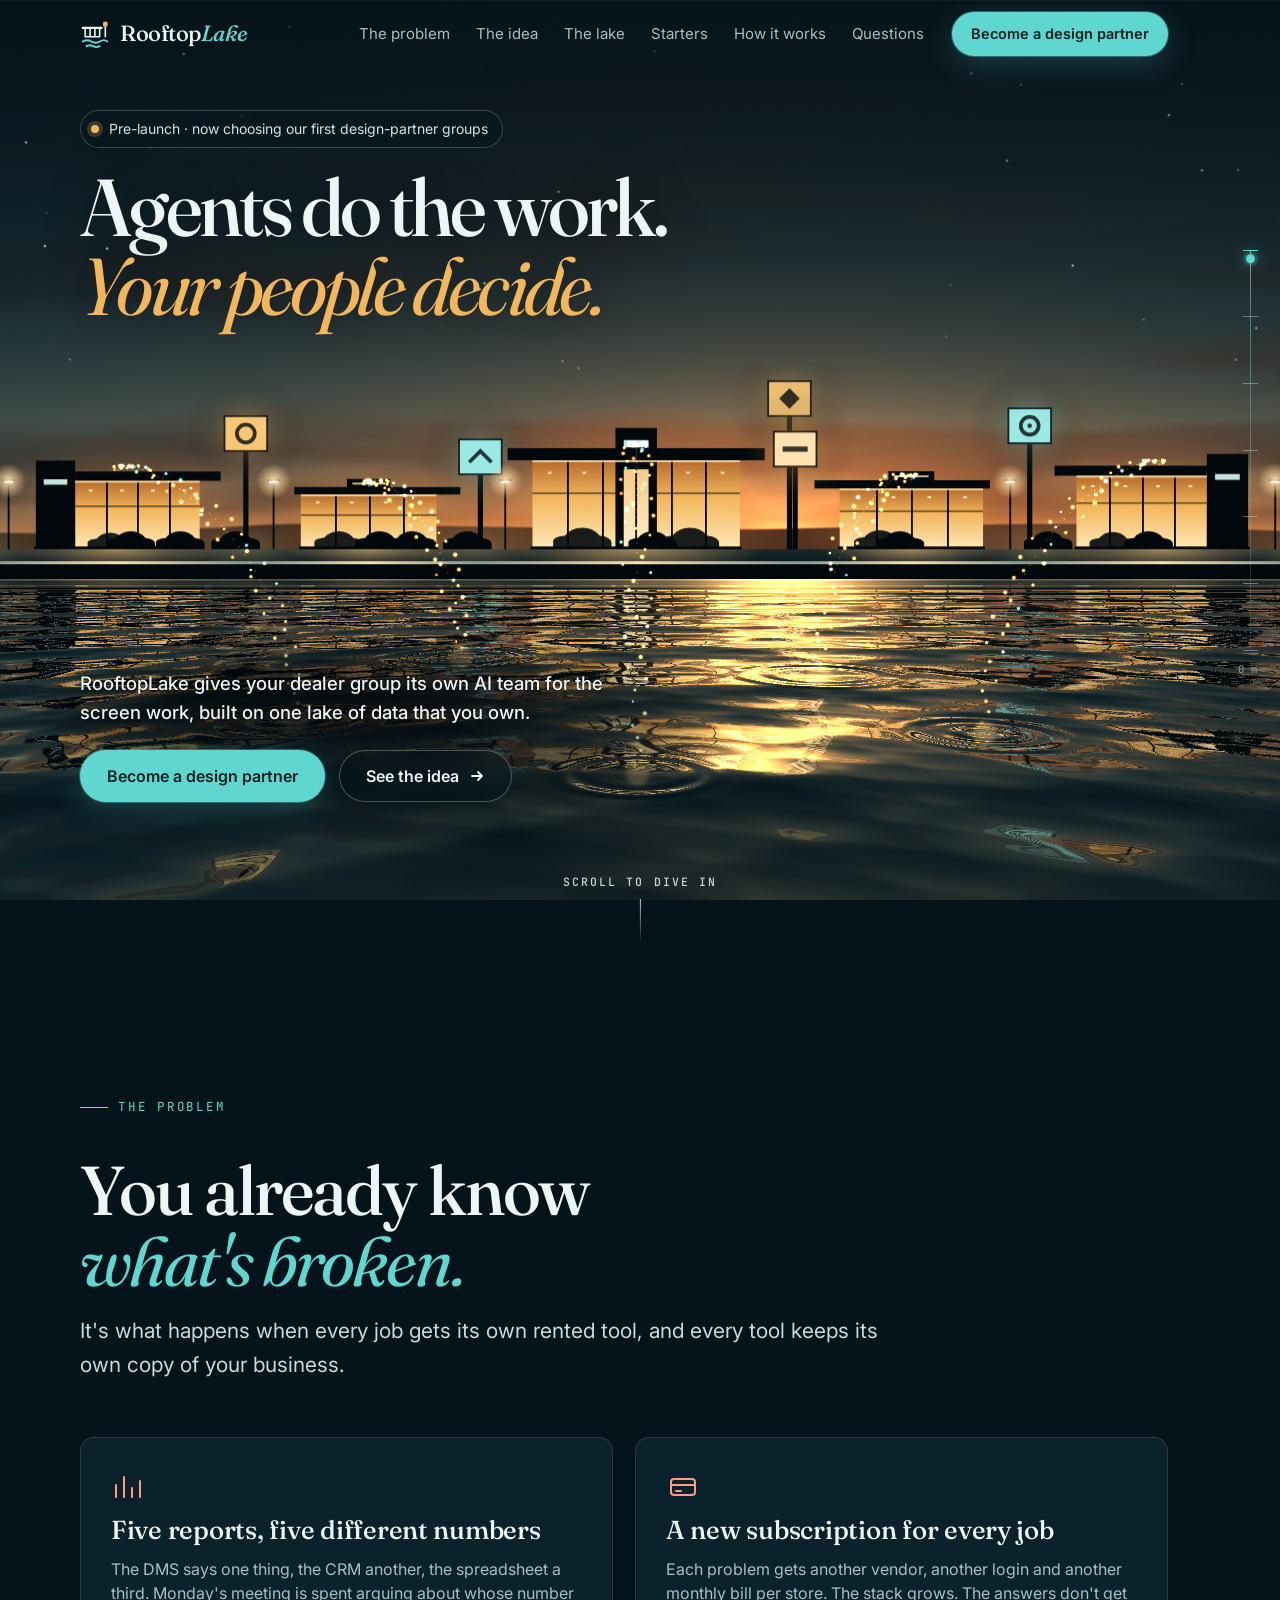
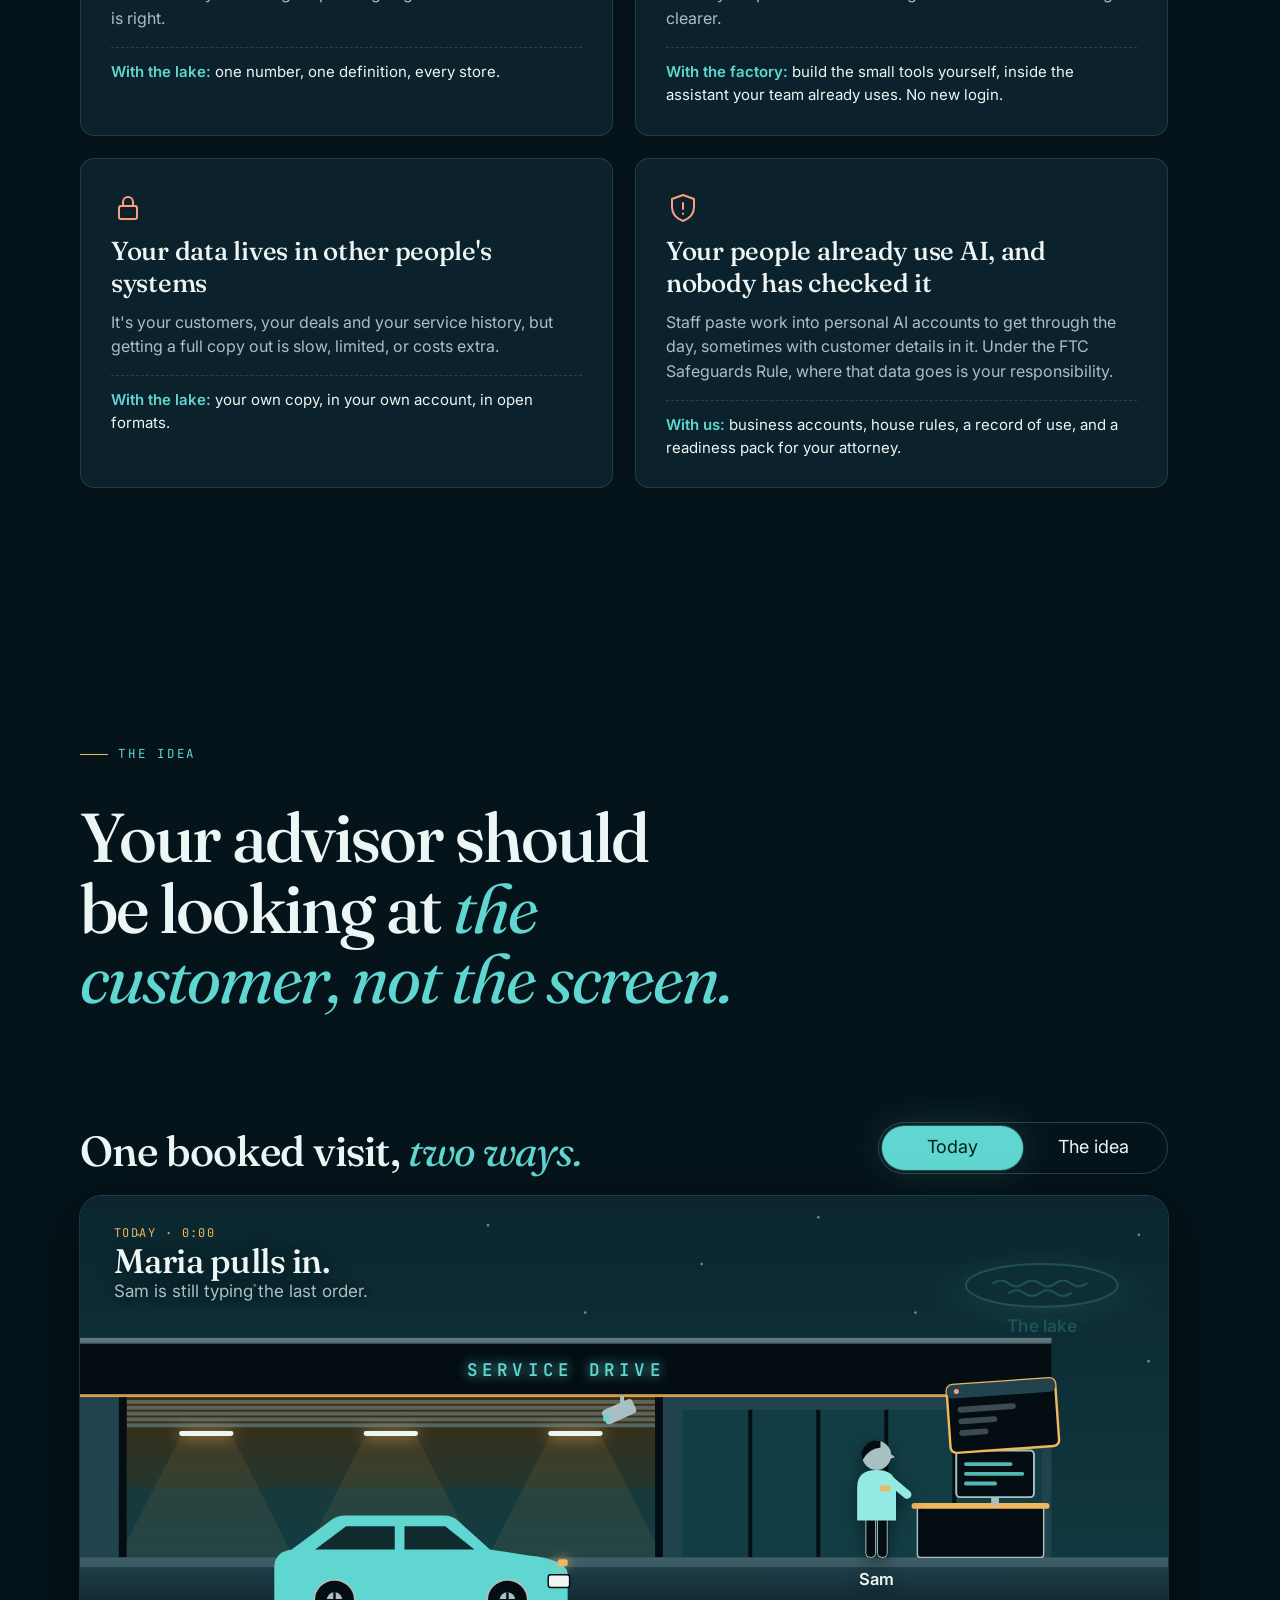
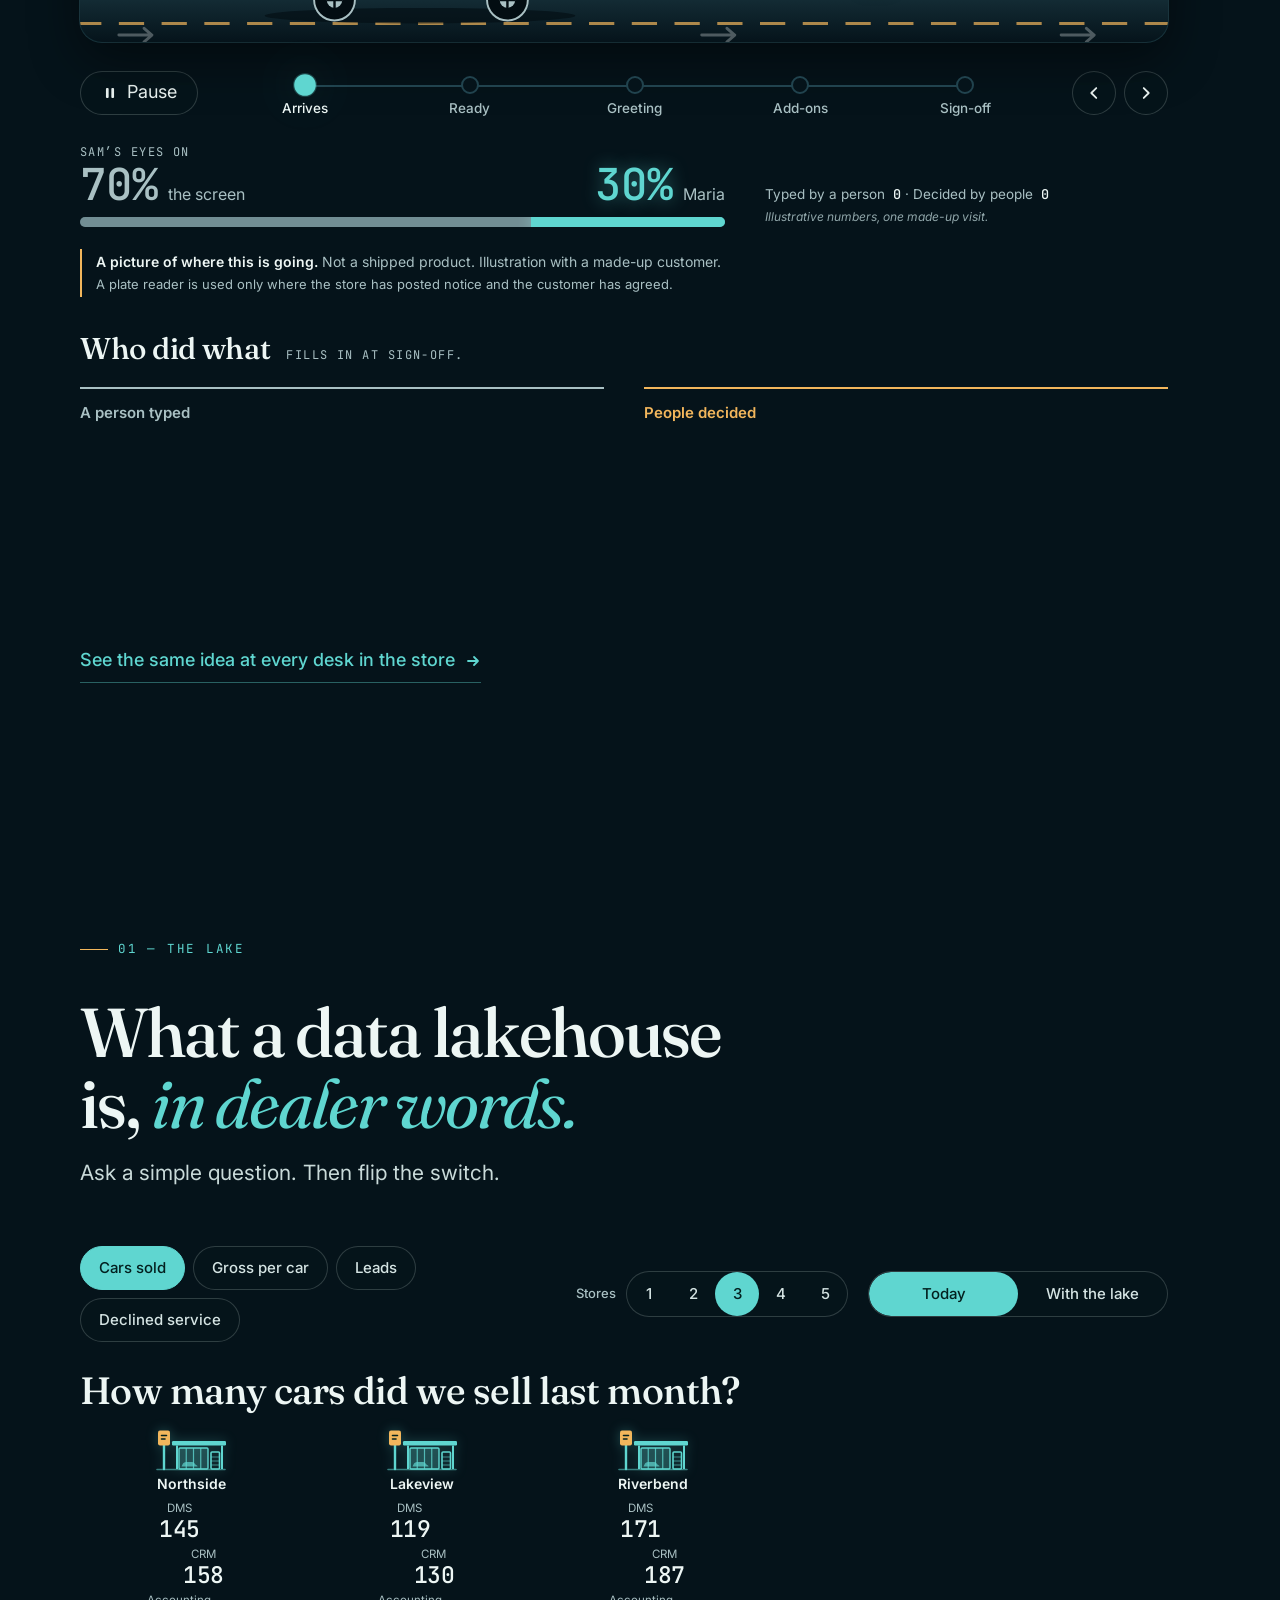
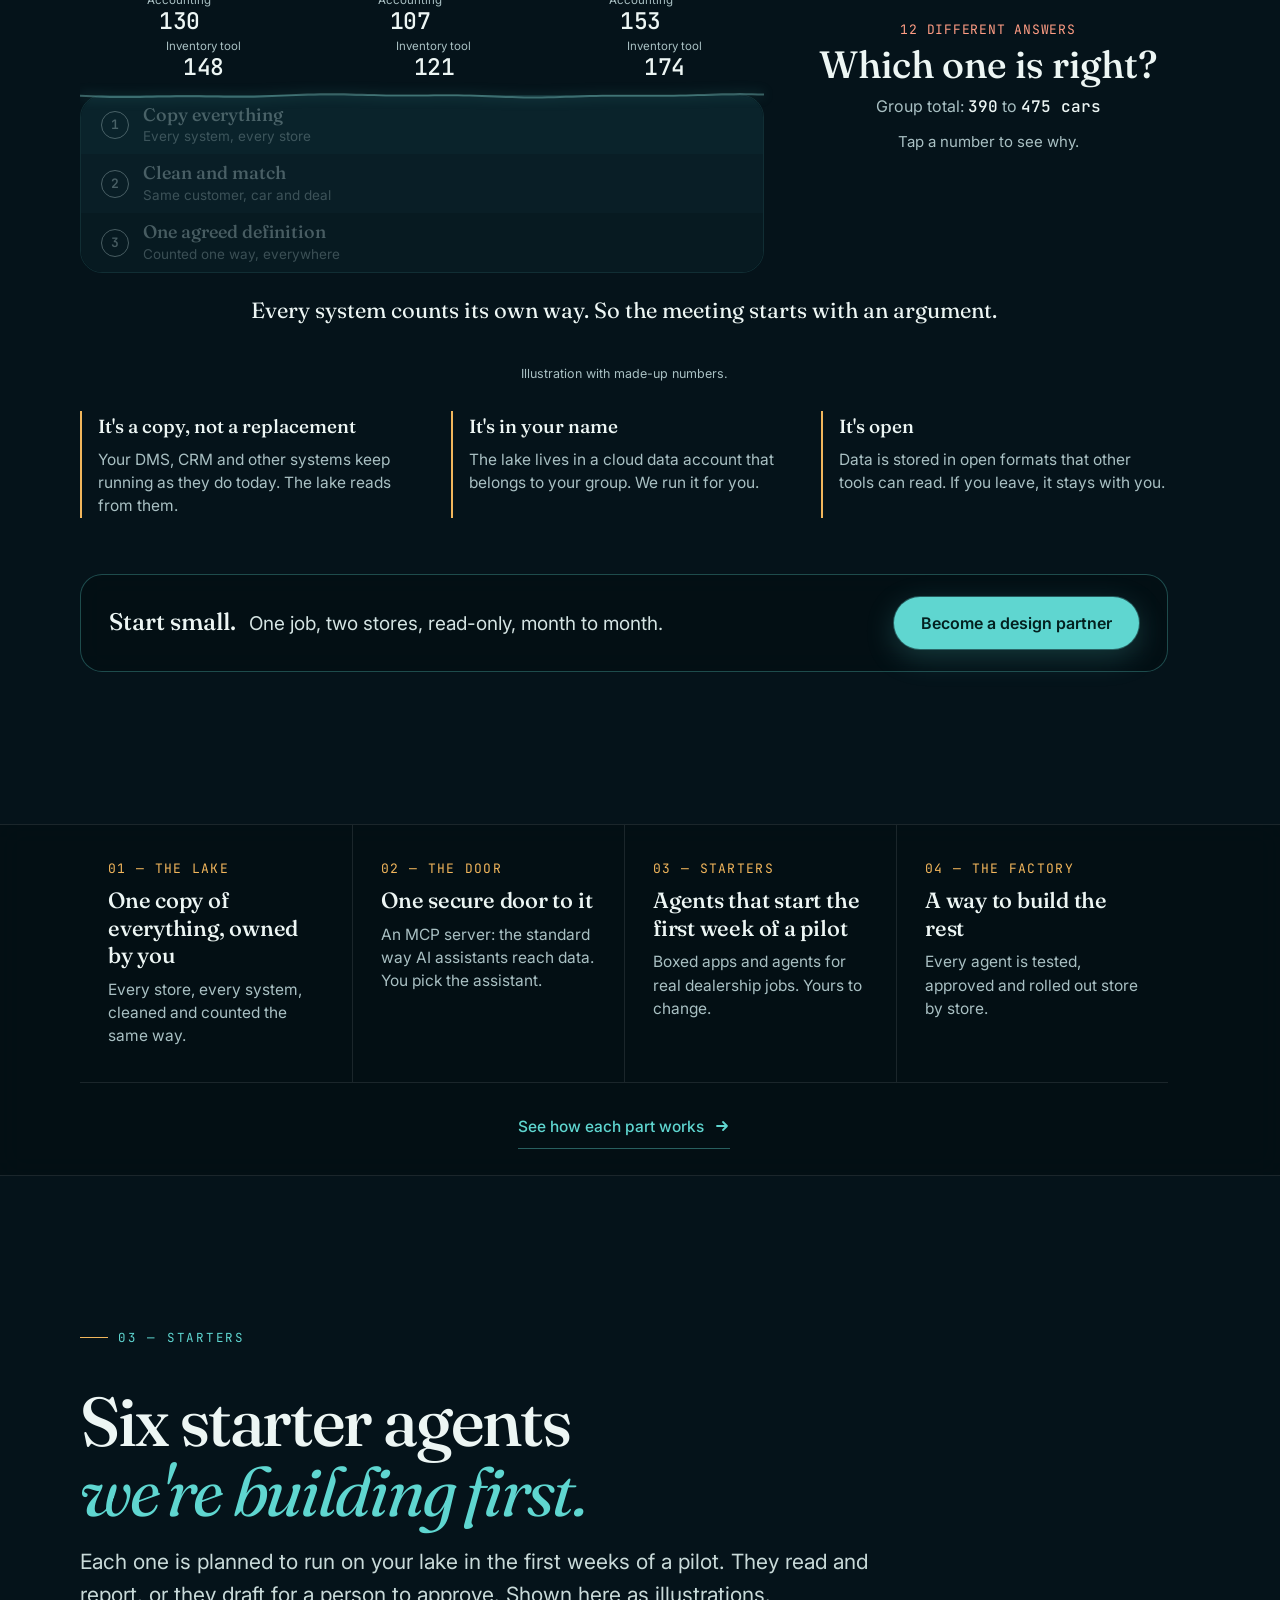
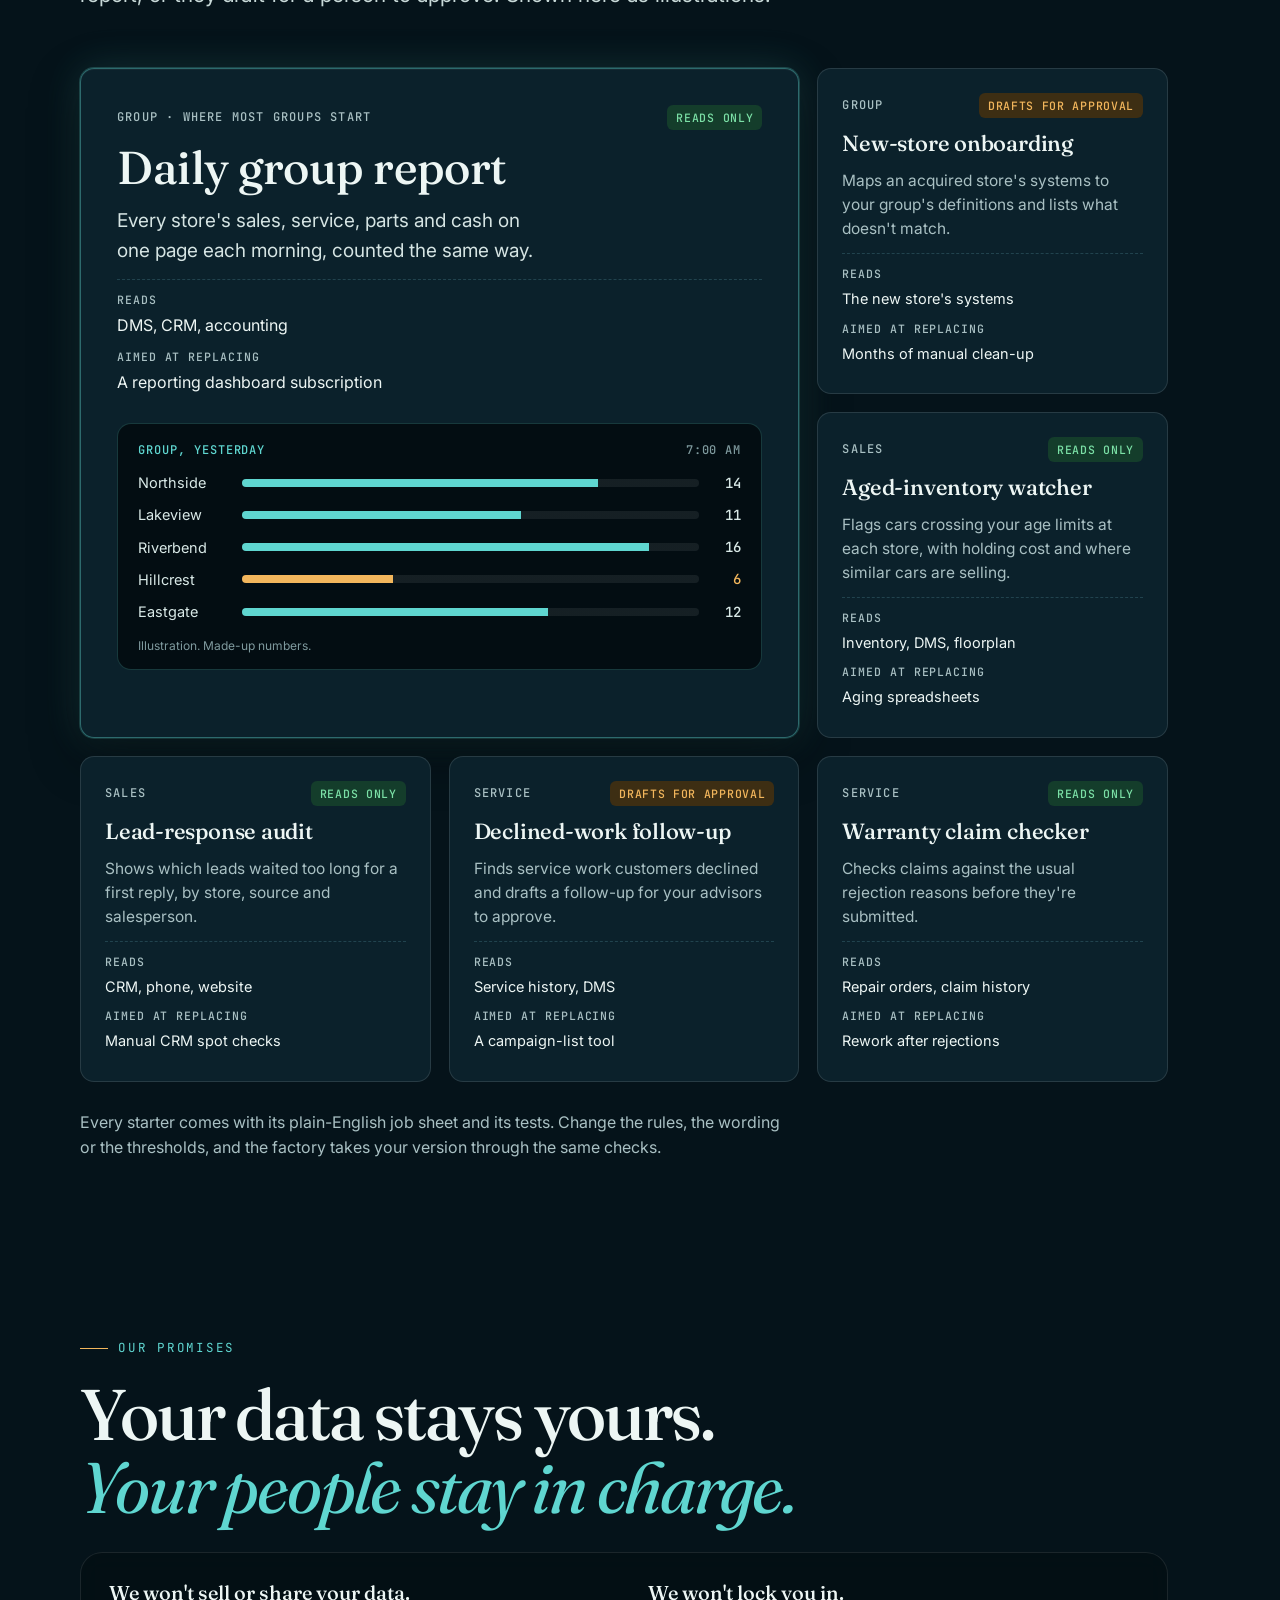
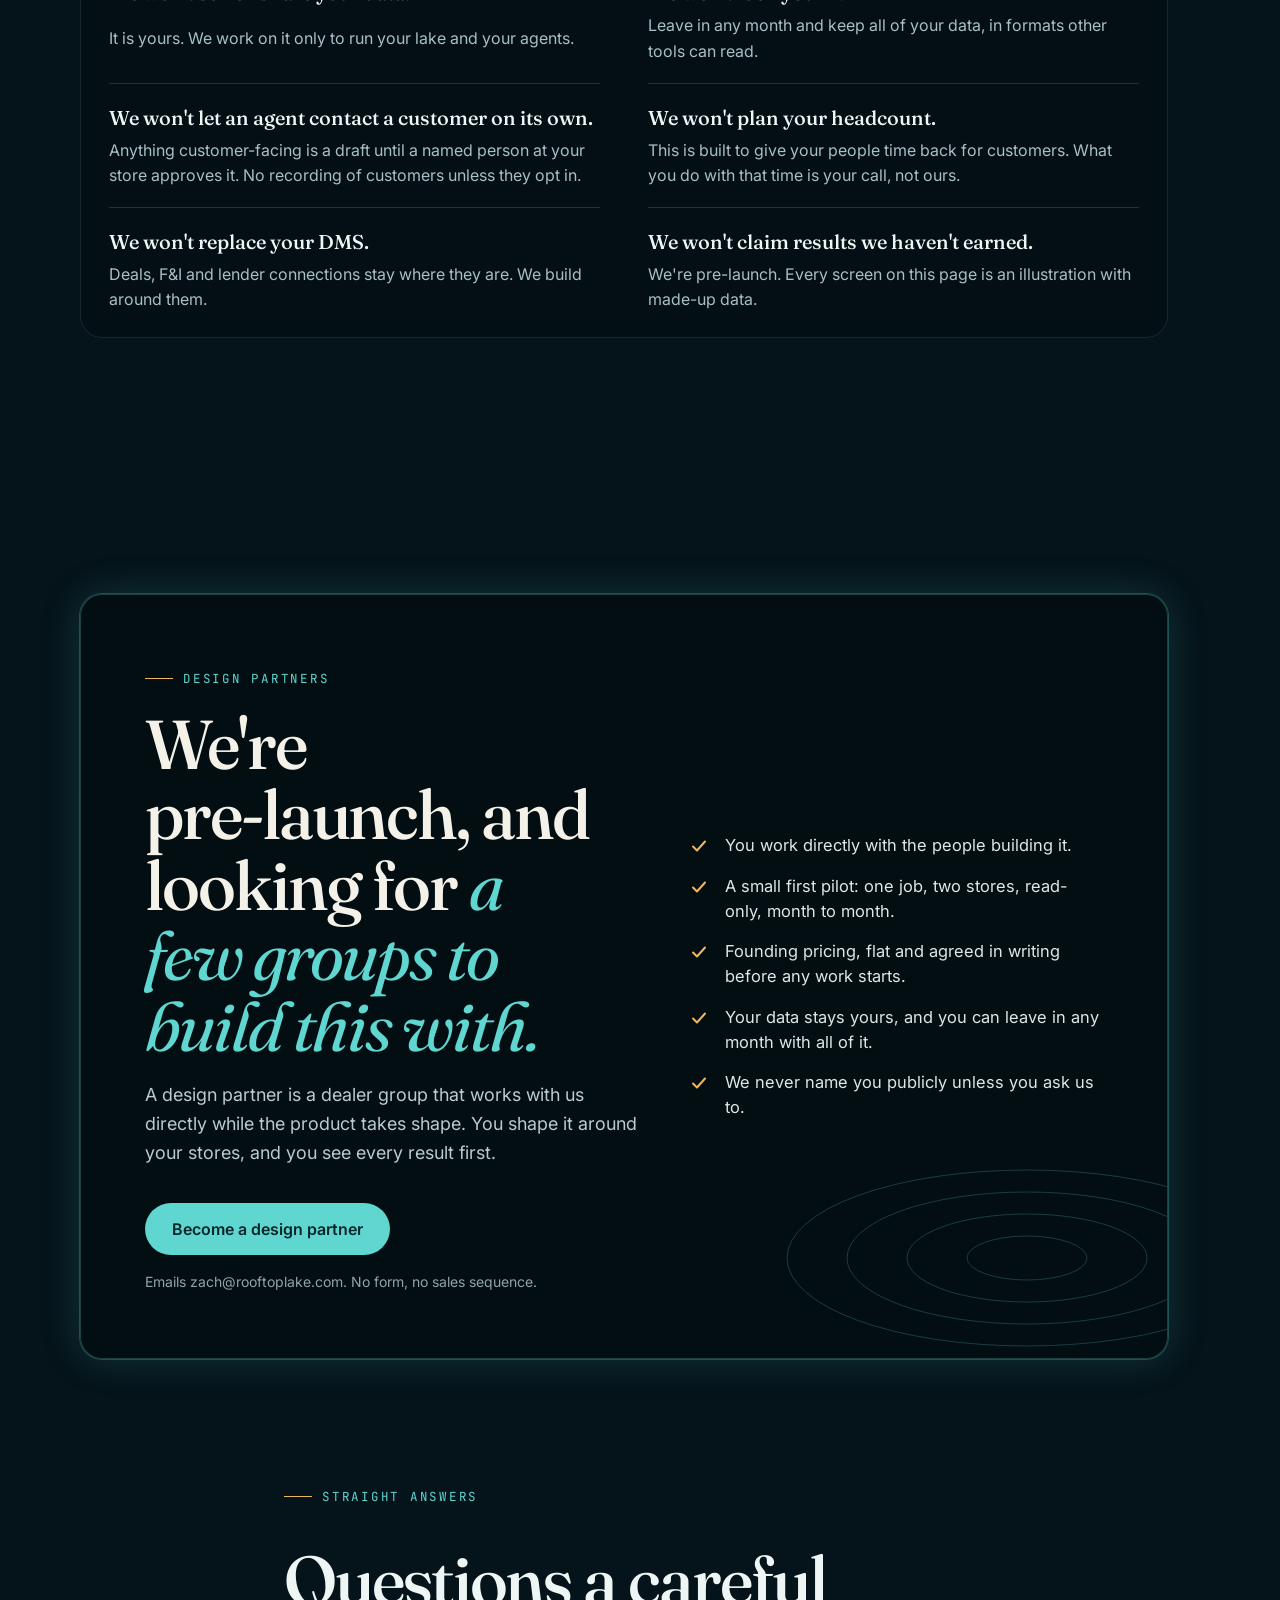
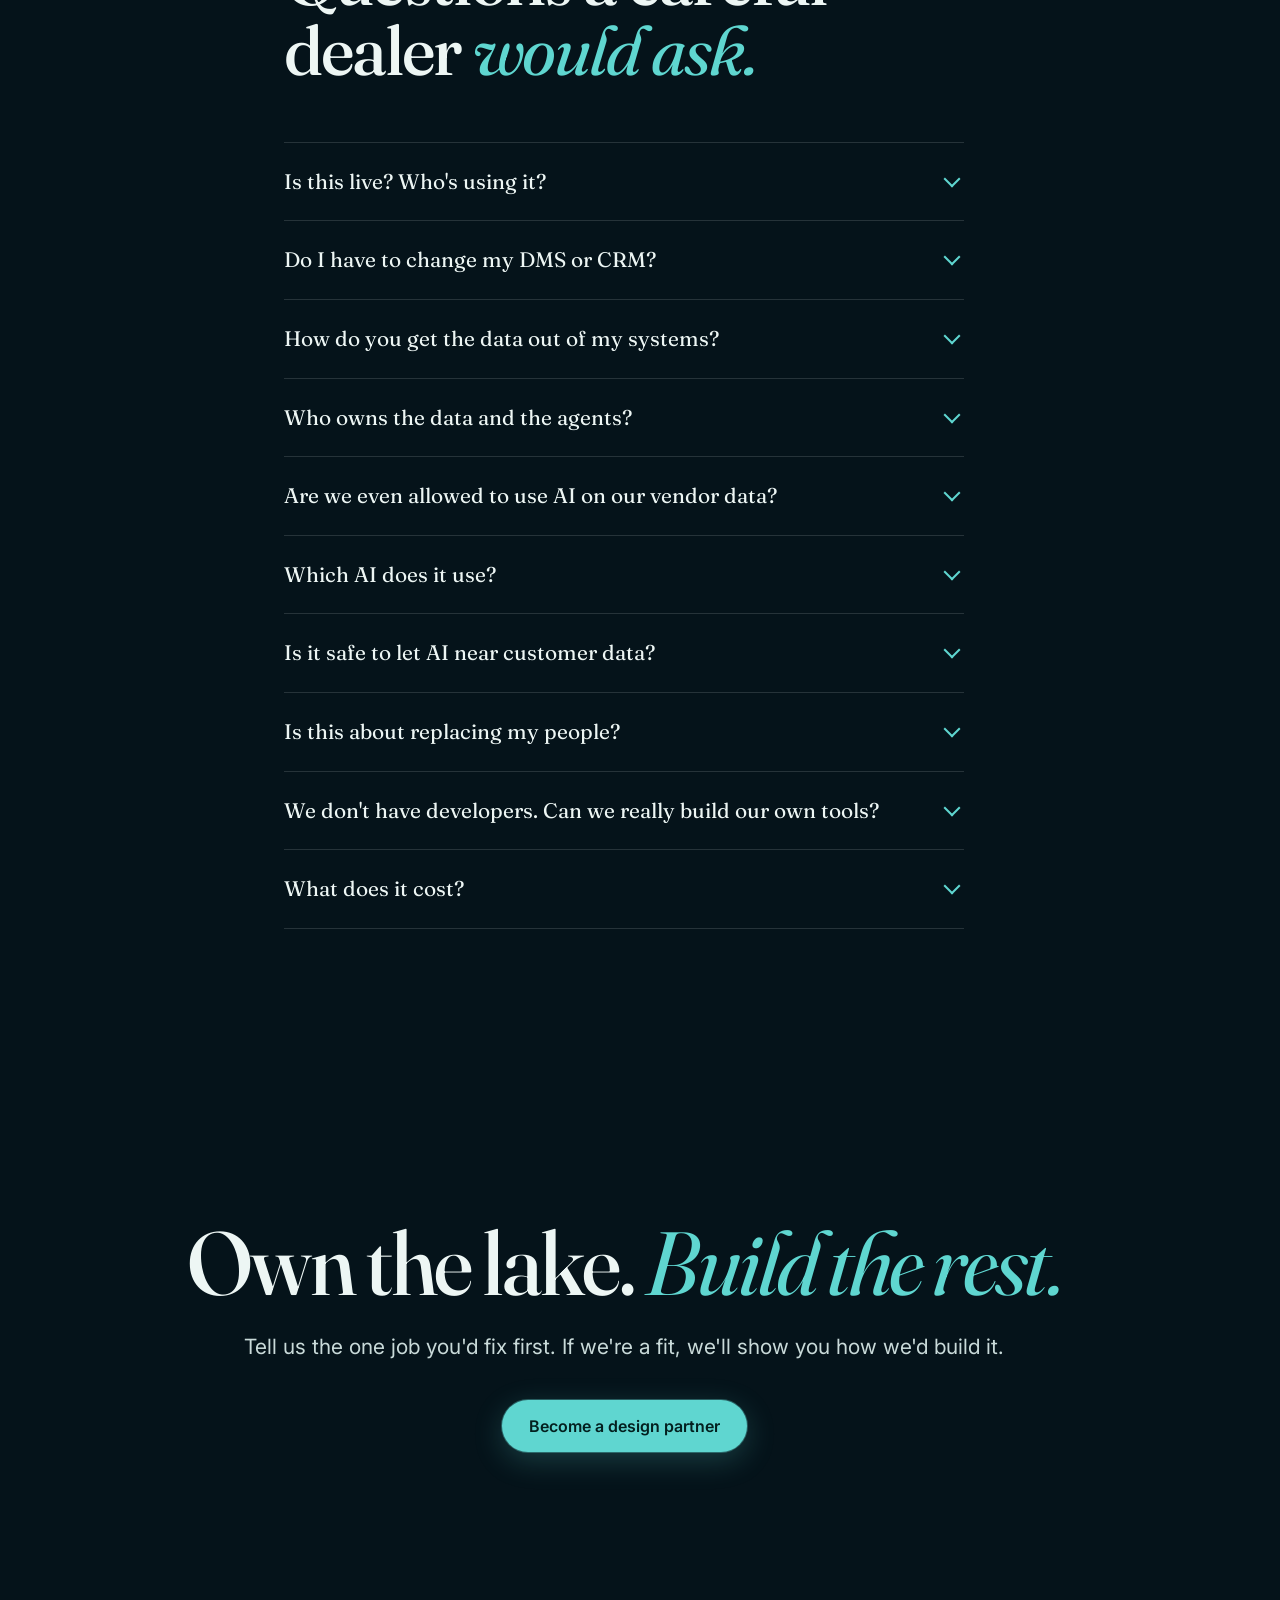
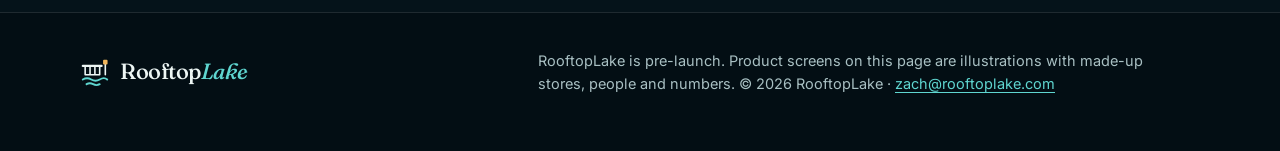
==== commit 570bc981: "Review round 3 fixes: phone nav, honest starter copy, demo timing, calmer scene, consent wording, fa" ====
--- a/index.html
+++ b/index.html
@@ -11,21 +11,22 @@
 <meta property="og:type" content="website">
 <meta property="og:url" content="https://rooftoplake.com/">
 <meta property="og:title" content="RooftopLake — agents do the work. Your people decide.">
-<meta property="og:description" content="One lake you own. One secure door. Starter agents on day one. A factory to build the rest. For dealer groups.">
+<meta property="og:description" content="One lake you own. One secure door. Starter agents from the first week of a pilot. A factory to build the rest. For dealer groups.">
 <meta property="og:image" content="https://rooftoplake.com/og.png">
 <meta name="twitter:card" content="summary_large_image">
+<link rel="icon" href="favicon.ico" sizes="32x32">
 <link rel="icon" href="favicon.svg" type="image/svg+xml">
 <link rel="apple-touch-icon" href="apple-touch-icon.png">
 <link rel="preconnect" href="https://fonts.googleapis.com">
 <link rel="preconnect" href="https://fonts.gstatic.com" crossorigin>
 <link href="https://fonts.googleapis.com/css2?family=Fraunces:ital,opsz,wght@0,9..144,400..600;1,9..144,400..500&family=Inter:wght@400;500;600&family=JetBrains+Mono:wght@400;500&display=swap" rel="stylesheet">
-<link rel="stylesheet" href="css/tokens.css?v=1794466640">
-<link rel="stylesheet" href="css/scene.css?v=1794466640">
-<link rel="stylesheet" href="css/site.css?v=1794466640">
-<link rel="stylesheet" href="css/lane.css?v=1794466640">
-<link rel="stylesheet" href="css/explainer.css?v=1794466640">
-<link rel="stylesheet" href="css/demo.css?v=1794466640">
-<link rel="stylesheet" href="css/lifecycle.css?v=1794466640">
+<link rel="stylesheet" href="css/tokens.css?v=1794552600">
+<link rel="stylesheet" href="css/scene.css?v=1794552600">
+<link rel="stylesheet" href="css/site.css?v=1794552600">
+<link rel="stylesheet" href="css/lane.css?v=1794552600">
+<link rel="stylesheet" href="css/explainer.css?v=1794552600">
+<link rel="stylesheet" href="css/demo.css?v=1794552600">
+<link rel="stylesheet" href="css/lifecycle.css?v=1794552600">
 <script>document.documentElement.classList.add('js')</script>
 <script type="application/ld+json">{"@context":"https://schema.org","@type":"Organization","name":"RooftopLake","url":"https://rooftoplake.com/","email":"zach@rooftoplake.com","description":"A dealer-owned data lake, a secure door for AI assistants, and an agent factory for dealer groups."}</script>
 </head>
@@ -51,7 +52,7 @@
       <a href="how-it-works.html">How it works</a>
       <a href="#faq">Questions</a>
     </nav>
-    <a class="btn btn-primary" href="mailto:zach@rooftoplake.com?subject=RooftopLake%20design%20partner">Become a design partner</a>
+    <a class="btn btn-primary" href="mailto:zach@rooftoplake.com?subject=RooftopLake%20design%20partner"><span class="lg">Become a design partner</span><span class="sm">Talk to us</span></a>
   </div>
   <div class="progress" id="progress" aria-hidden="true"></div>
 </header>
@@ -120,7 +121,7 @@
     <div class="sec-head">
       <span class="eyebrow rv">The idea</span>
       <h2 class="rv">Your advisor should be looking at <em>the customer, not the screen.</em></h2>
-      <p class="lead rv">One booked service visit, shown two ways.</p>
+      <p class="lead rv">Press play, then flip to The idea.</p>
     </div>
     <div class="rv" id="lane-story"><noscript>Today a service advisor types while the customer waits. The idea: agents prepare each booked visit from the lake, the store's lane check-in confirms the car has arrived (a plate reader only where the store has posted notice and the customer has agreed), and the advisor greets the customer and decides.</noscript></div>
 
@@ -151,7 +152,7 @@
     <ol>
       <li><a href="#lake"><span class="num">01 — THE LAKE</span><h3>One copy of everything, owned by you</h3><p>Every store, every system, cleaned and counted the same way.</p></a></li>
       <li><a href="how-it-works.html#door"><span class="num">02 — THE DOOR</span><h3>One secure door to it</h3><p>An MCP server: the standard way AI assistants reach data. You pick the assistant.</p></a></li>
-      <li><a href="#starters"><span class="num">03 — STARTERS</span><h3>Agents that work on day one</h3><p>Boxed apps and agents for real dealership jobs. Yours to change.</p></a></li>
+      <li><a href="#starters"><span class="num">03 — STARTERS</span><h3>Agents that start the first week of a pilot</h3><p>Boxed apps and agents for real dealership jobs. Yours to change.</p></a></li>
       <li><a href="how-it-works.html#factory"><span class="num">04 — THE FACTORY</span><h3>A way to build the rest</h3><p>Every agent is tested, approved and rolled out store by store.</p></a></li>
     </ol>
     <p class="more center rv"><a href="how-it-works.html">See how each part works <svg aria-hidden="true"><use href="#i-arrow"/></svg></a></p>
@@ -162,8 +163,8 @@
   <div class="wrap">
     <div class="sec-head">
       <span class="eyebrow rv">03 — Starters</span>
-      <h2 class="rv">In the box: six agents for <em>real dealership jobs.</em></h2>
-      <p class="lead rv">Finished agents that run on your lake from the first week. They read and report, or they draft for a person to approve.</p>
+      <h2 class="rv">Six starter agents <em>we're building first.</em></h2>
+      <p class="lead rv">Each one is planned to run on your lake in the first weeks of a pilot. They read and report, or they draft for a person to approve. Shown here as illustrations.</p>
     </div>
         <div class="starters" id="starterGrid">
       <article class="starter featured rv" data-d="group"><div class="top"><span class="dept">Group · where most groups start</span><span class="tag read">Reads only</span></div><h3>Daily group report</h3><p>Every store's sales, service, parts and cash on one page each morning, counted the same way.</p><dl><dt>Reads</dt><dd>DMS, CRM, accounting</dd><dt>Aimed at replacing</dt><dd>A reporting dashboard subscription</dd></dl><div class="mini" aria-hidden="true"><div class="mini-top"><b>Group, yesterday</b><span>7:00 am</span></div>
@@ -207,8 +208,8 @@
     <div class="partner rv">
       <div>
         <span class="eyebrow">Design partners</span>
-        <h2>We're pre-launch, and looking for <em>a few groups to build this with.</em></h2>
-        <p style="margin-top:20px">A design partner is a dealer group that works with us directly while the product takes shape. You get it built around your stores. We get the truth about what works.</p>
+        <h2>We're pre&#8209;launch, and looking for <em>a few groups to build this with.</em></h2>
+        <p style="margin-top:20px">A design partner is a dealer group that works with us directly while the product takes shape. You shape it around your stores, and you see every result first.</p>
         <div class="cta-row"><a class="btn btn-primary" href="mailto:zach@rooftoplake.com?subject=RooftopLake%20design%20partner">Become a design partner</a></div>
         <p class="fine">Emails zach@rooftoplake.com. No form, no sales sequence.</p>
       </div>
@@ -239,7 +240,7 @@
       <details><summary>Which AI does it use?</summary><p>Your choice. The door is an MCP server. MCP is the open standard that the major AI assistants use to reach data and tools, so you aren't tied to one AI company, and you can switch as they improve.</p></details>
       <details><summary>Is it safe to let AI near customer data?</summary><p>Only with rules. Each person and each agent sees just what their role allows, every request is logged, each agent has a spending cap and an off switch, and nothing reaches a customer without a named person's approval.</p><p>We hold no security certifications yet and won't pretend to. The Safeguards Rule makes you responsible for checking vendors like us, so before any data moves you get our security plan and contract terms in writing. The first phase uses no credit applications or Social Security numbers, the lake sits in your account, and you can cut off our access at any time.</p></details>
       <details><summary>Is this about replacing my people?</summary><p>No. It's about what they spend their day on. Agents take the looking-up, matching and re-keying. Your people keep the customer, the judgment and the sign-off. Staffing decisions stay with you.</p></details>
-      <details><summary>We don't have developers. Can we really build our own tools?</summary><p>Yes.  The factory is what makes it safe to repeat. You describe the job in plain English and decide what "good" looks like. We build with you at first. Over time your own operations people do more of it, because every agent follows the same path and the same checks.</p></details>
+      <details><summary>We don't have developers. Can we really build our own tools?</summary><p>Yes. You describe the job in plain English and decide what good looks like. We build it with you at first. The factory gives every agent the same tests and the same sign-off, so your own operations people can safely do more of it over time.</p></details>
       <details><summary>What does it cost?</summary><p>We haven't published pricing. Design partners get a flat founding price agreed in writing up front. Ask and we'll tell you straight.</p></details>
     </div>
   </div>
@@ -262,11 +263,11 @@
   </div>
 </footer>
 
-<script src="js/scene.js?v=1794466640" defer></script>
-<script src="js/site.js?v=1794466640" defer></script>
-<script src="js/lane.js?v=1794466640" defer></script>
-<script src="js/explainer.js?v=1794466640" defer></script>
-<script src="js/demo.js?v=1794466640" defer></script>
-<script src="js/lifecycle.js?v=1794466640" defer></script>
+<script src="js/scene.js?v=1794552600" defer></script>
+<script src="js/site.js?v=1794552600" defer></script>
+<script src="js/lane.js?v=1794552600" defer></script>
+<script src="js/explainer.js?v=1794552600" defer></script>
+<script src="js/demo.js?v=1794552600" defer></script>
+<script src="js/lifecycle.js?v=1794552600" defer></script>
 </body>
 </html>
--- a/css/scene.css
+++ b/css/scene.css
@@ -40,6 +40,8 @@
 .lk-read{position:absolute;right:0;top:calc(100% + 14px);color:var(--ink-2,#A9C0C3);opacity:.7;white-space:nowrap;pointer-events:none;
   font-variant-numeric:tabular-nums;letter-spacing:.06em;text-transform:none}
 @media (max-width:1099px){.lk-gauge{display:none}}
+/* Up to 1400px the right margin is too narrow for a label: the current one shows only while the gauge is hovered or focused. */
+@media (max-width:1400px){.lk-gauge:not(:hover):not(:focus-within) a.is-current .lk-lab{opacity:0;transform:translateX(6px)}}
 @media (prefers-reduced-motion:reduce){
   #lake-scene .lk-canvas,.lk-lab,.lk-gauge a::after{transition:none}
 }
--- a/css/site.css
+++ b/css/site.css
@@ -171,7 +171,7 @@
 /* Partner */
 .partner{background:var(--term-bg);color:var(--term-ink);border-radius:var(--r-lg);padding:clamp(28px,5vw,64px);display:grid;grid-template-columns:1.2fr 1fr;gap:48px;
   position:relative;overflow:hidden}
-.partner h2{color:#F4F1E8}.partner h2 em{color:var(--term-accent)}
+.partner h2{color:#F4F1E8;hyphens:manual;-webkit-hyphens:manual;text-wrap:balance}.partner h2 em{color:var(--term-accent)}
 .partner .eyebrow{color:var(--term-accent)}
 .partner p{color:#B9CCCD}
 .partner ul{list-style:none;margin:0;padding:0;display:grid;gap:16px;align-content:center}
@@ -383,6 +383,8 @@
 .nav{z-index:50}
 .nav .btn{white-space:nowrap;min-height:44px}
 @media (max-width:420px){.nav .btn{font-size:13px;padding:0 13px}.mark span{font-size:19px}}
+.nav .btn .sm{display:none}
+@media (max-width:420px){.nav .btn .lg{display:none}.nav .btn .sm{display:inline}.nav .wrap{gap:12px}}
 .pains{grid-template-columns:repeat(2,1fr);gap:22px}
 .pain{padding:32px 30px 28px}
 .pain h3{font-size:26px}
--- a/css/explainer.css
+++ b/css/explainer.css
@@ -35,8 +35,8 @@
 .lx-label { font-size: 13px; font-weight: 500; color: var(--ink-2); }
 .lx-seg { display: inline-flex; padding: 0; overflow: hidden; }
 .lx-num {
-  width: 44px; min-height: 42px; border-radius: 999px; font-weight: 500; font-size: 15px; color: var(--lx-ctl-ink);
-  font-family: var(--font-mono); transition: background .3s var(--ease), color .3s var(--ease);
+  width: 44px; min-height: 44px; border-radius: 999px; font-weight: 500; font-size: 15px; color: var(--lx-ctl-ink);
+  font-family: var(--font-body); transition: background .3s var(--ease), color .3s var(--ease);
 }
 .lx-num[aria-pressed="true"] { background: var(--teal); color: var(--on-teal); }
 .lx-switch { position: relative; display: grid; grid-template-columns: 1fr 1fr; min-width: 300px; }
@@ -46,7 +46,7 @@
 }
 .lx[data-mode="lake"] .lx-thumb { transform: translateX(100%); }
 .lx-sw {
-  position: relative; z-index: 1; min-height: 42px; padding: 0 18px; border-radius: 999px;
+  position: relative; z-index: 1; min-height: 44px; padding: 0 18px; border-radius: 999px;
   font-weight: 500; font-size: 15px; color: var(--lx-ctl-ink); transition: color .4s var(--ease);
 }
 .lx-sw[aria-pressed="true"] { color: var(--on-teal); }
--- a/css/demo.css
+++ b/css/demo.css
@@ -53,7 +53,7 @@
 .dm-ans--leaving{opacity:0;transform:translateY(8px)}
 .dm-ans--stale{opacity:.45}
 .dm-hero-num{transition:opacity .35s var(--ease)}
-.dm-await .dm-hero-num{opacity:.3}
+.dm-await .dm-hero-num{visibility:hidden}
 .dm-await .dm-draft{opacity:.35}
 .dm-await .dm-badge,.dm-await .dm-actions{visibility:hidden}
 .dm-hero{display:flex;flex-wrap:wrap;align-items:baseline;gap:4px 14px}
--- a/css/lifecycle.css
+++ b/css/lifecycle.css
@@ -119,6 +119,9 @@
 .lc-r-halo{fill:var(--brass);opacity:0}
 .lc-r-post,.lc-r-sign,.lc-r-roof{fill:var(--line)}
 .lc-r-mark{fill:var(--paper)}
+.lc-r-line{fill:none !important;stroke:var(--paper);stroke-width:1.6}
+.lc-store.lc-is-live .lc-r-line{stroke:var(--on-teal)}
+.lc-store.lc-is-paused .lc-r-line{stroke:var(--paper)}
 .lc-r-body{fill:var(--paper);stroke:var(--line);stroke-width:1}
 .lc-r-glass{fill:var(--teal-soft);opacity:.55}
 .lc-r-car{fill:var(--line);opacity:.7}
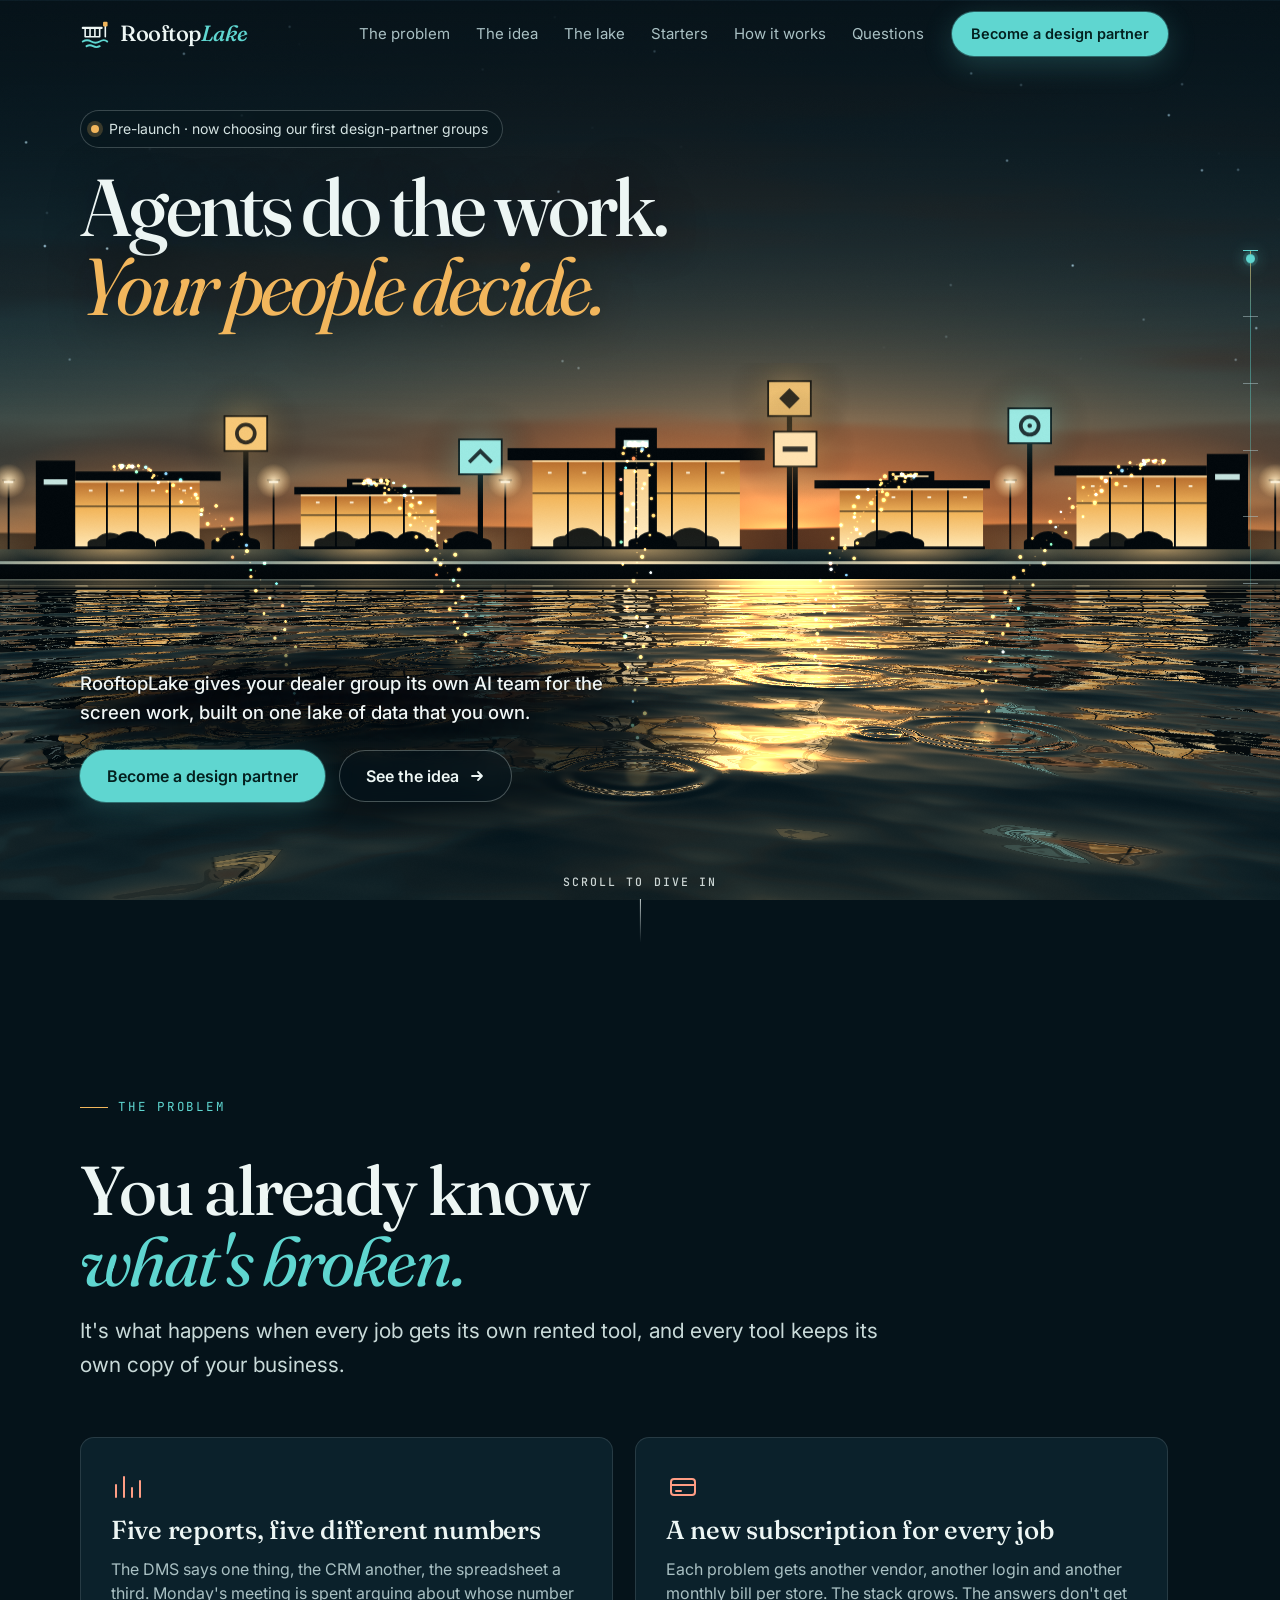
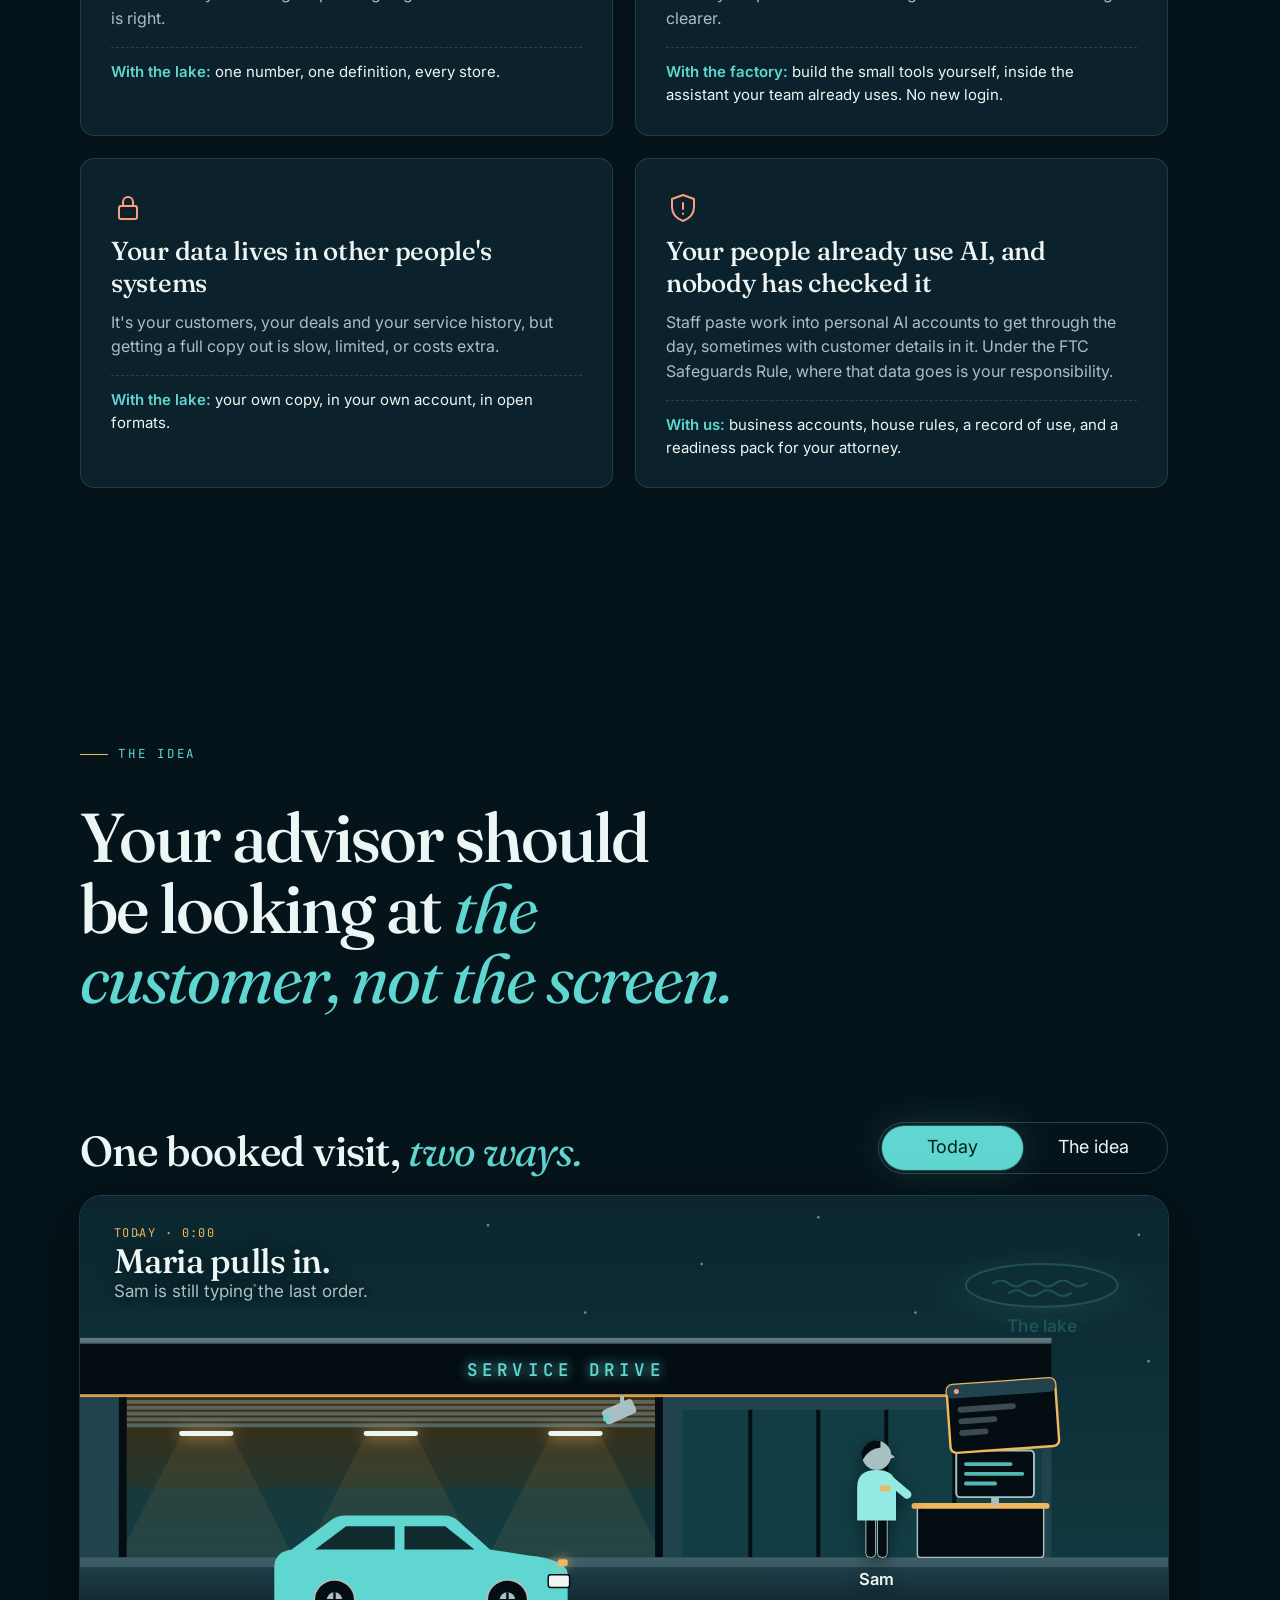
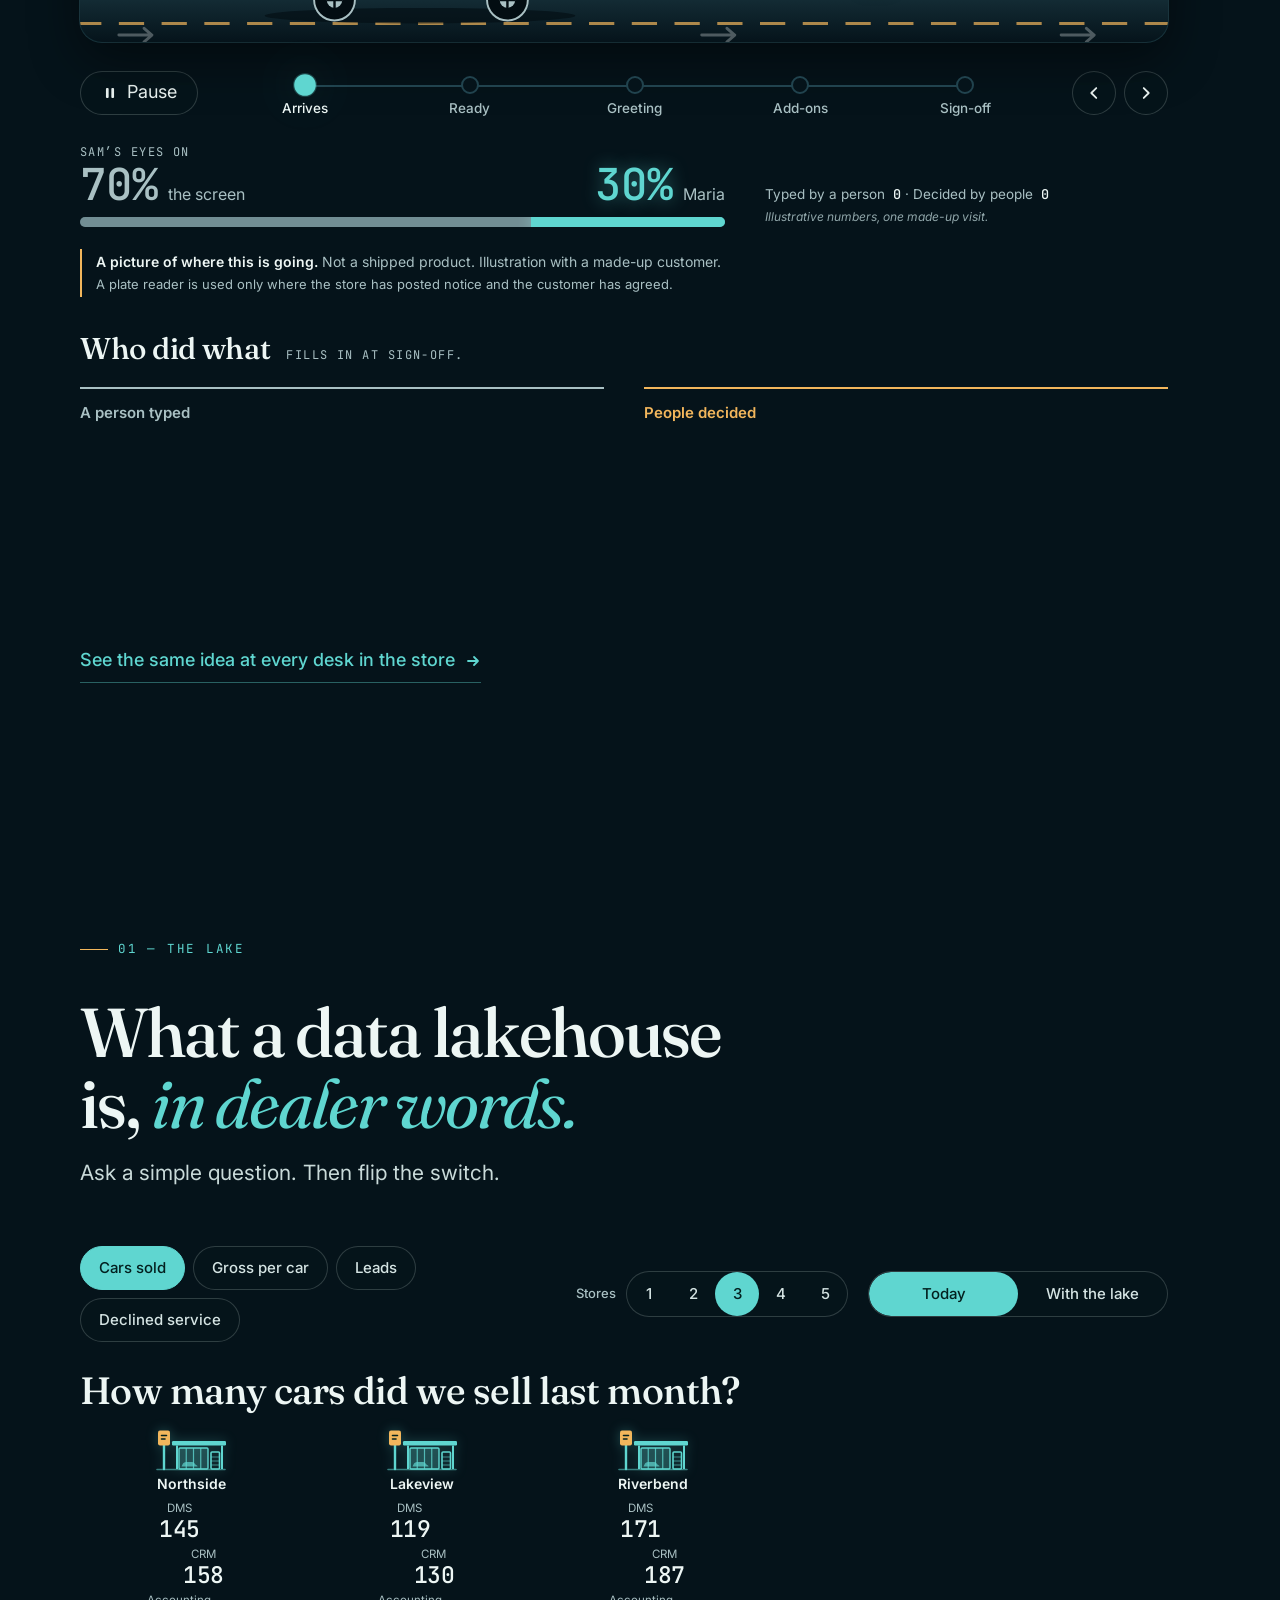
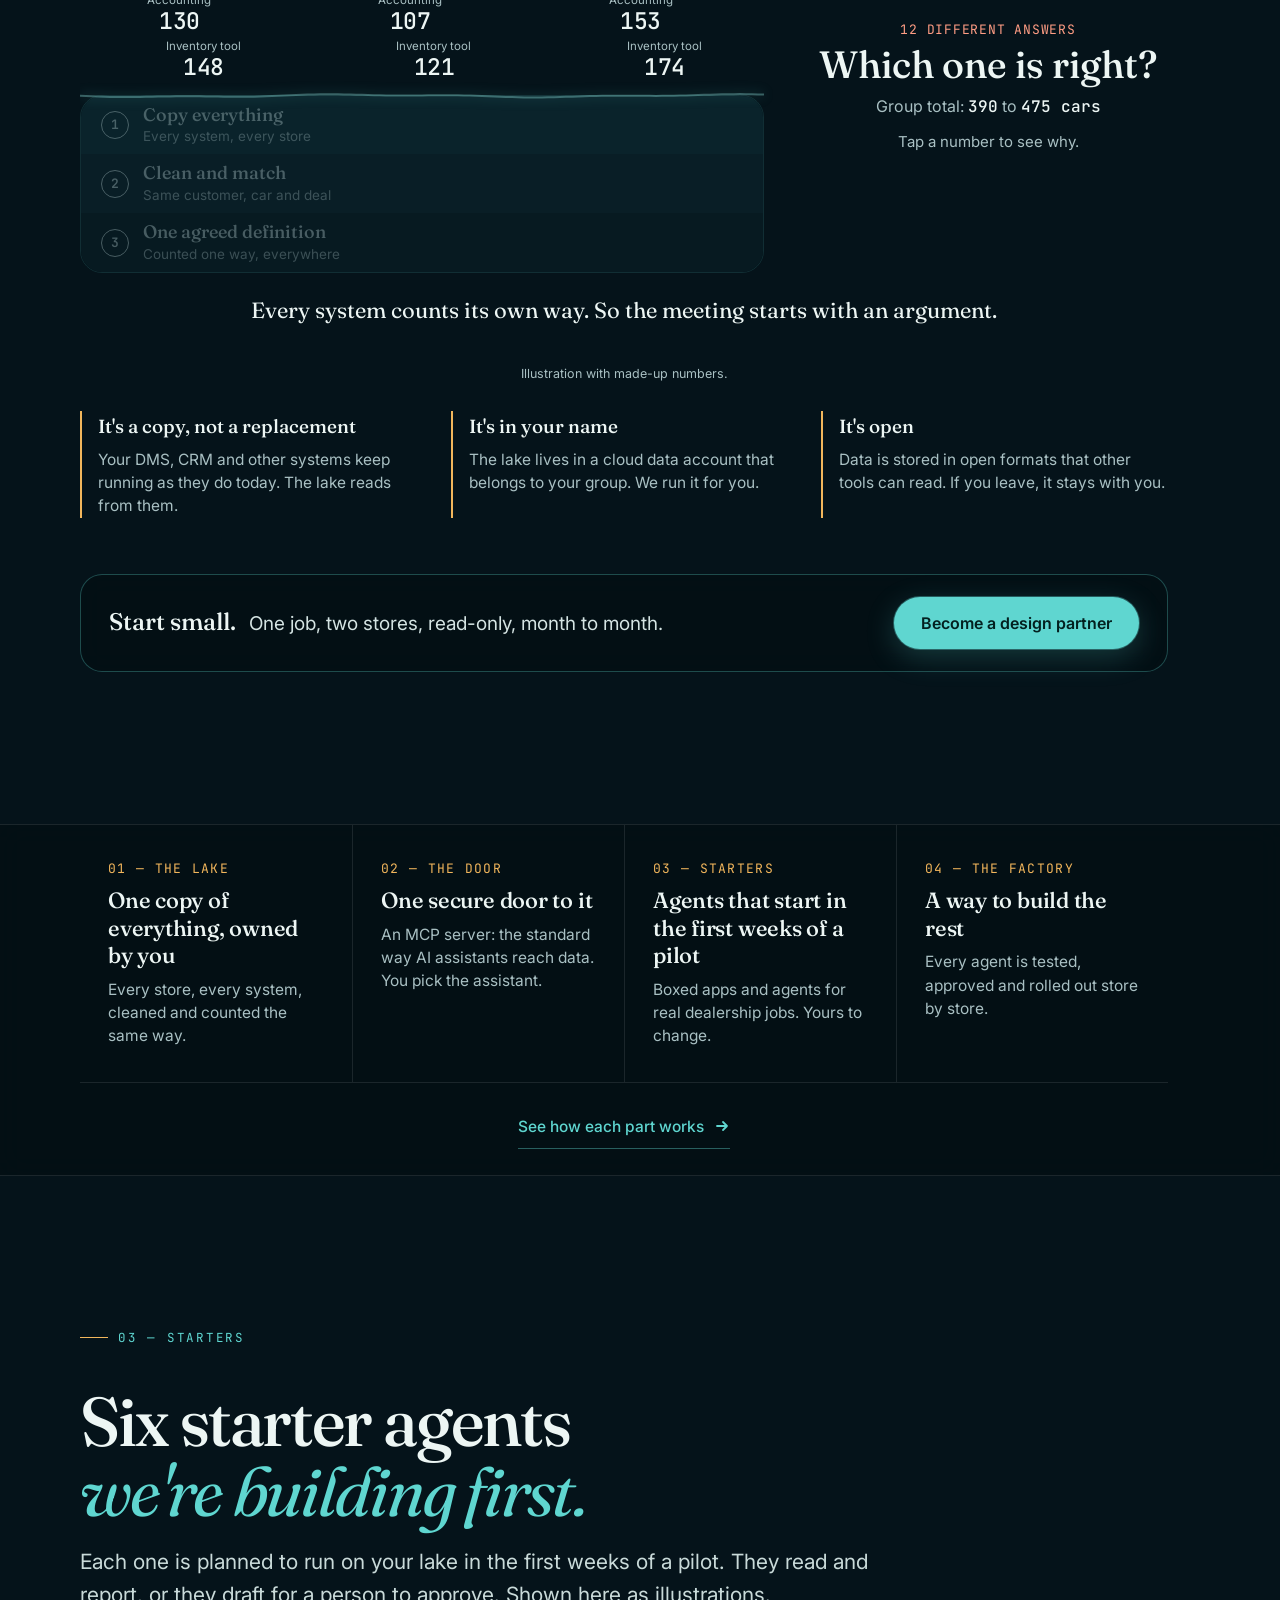
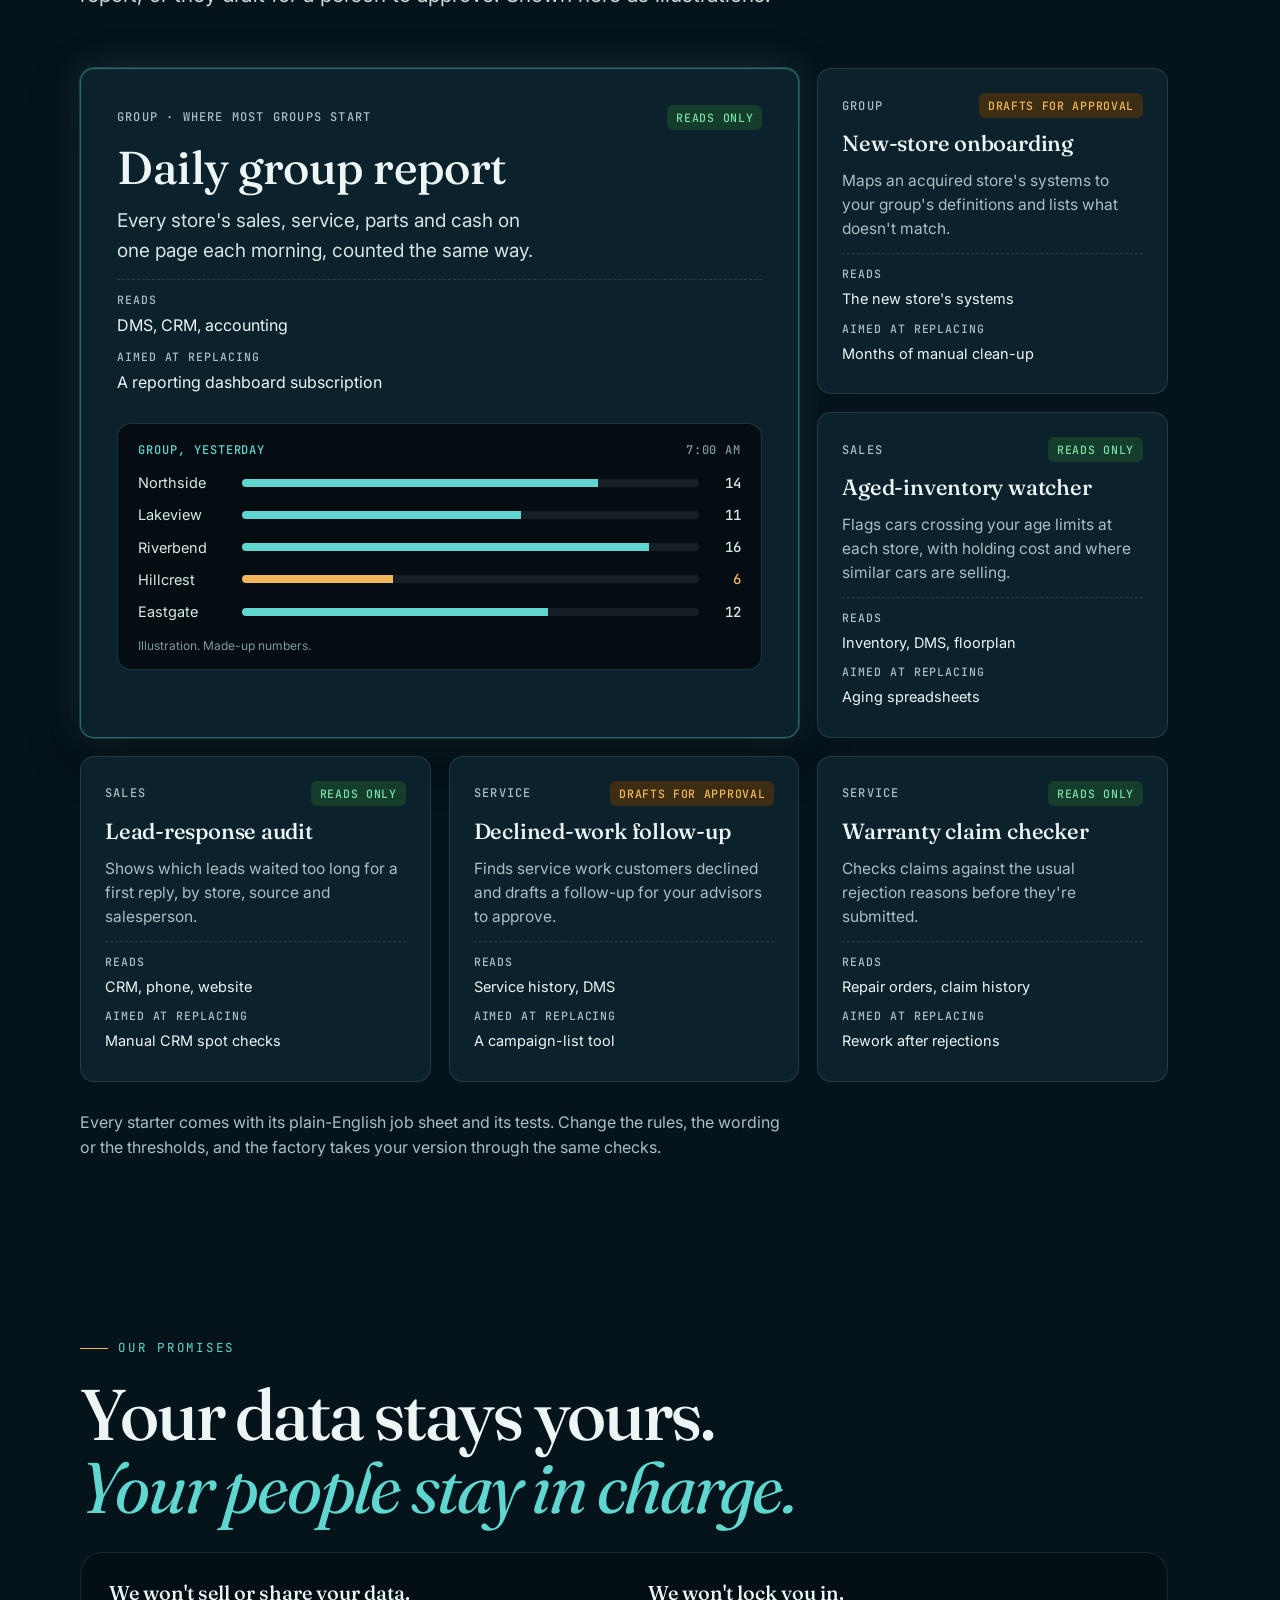
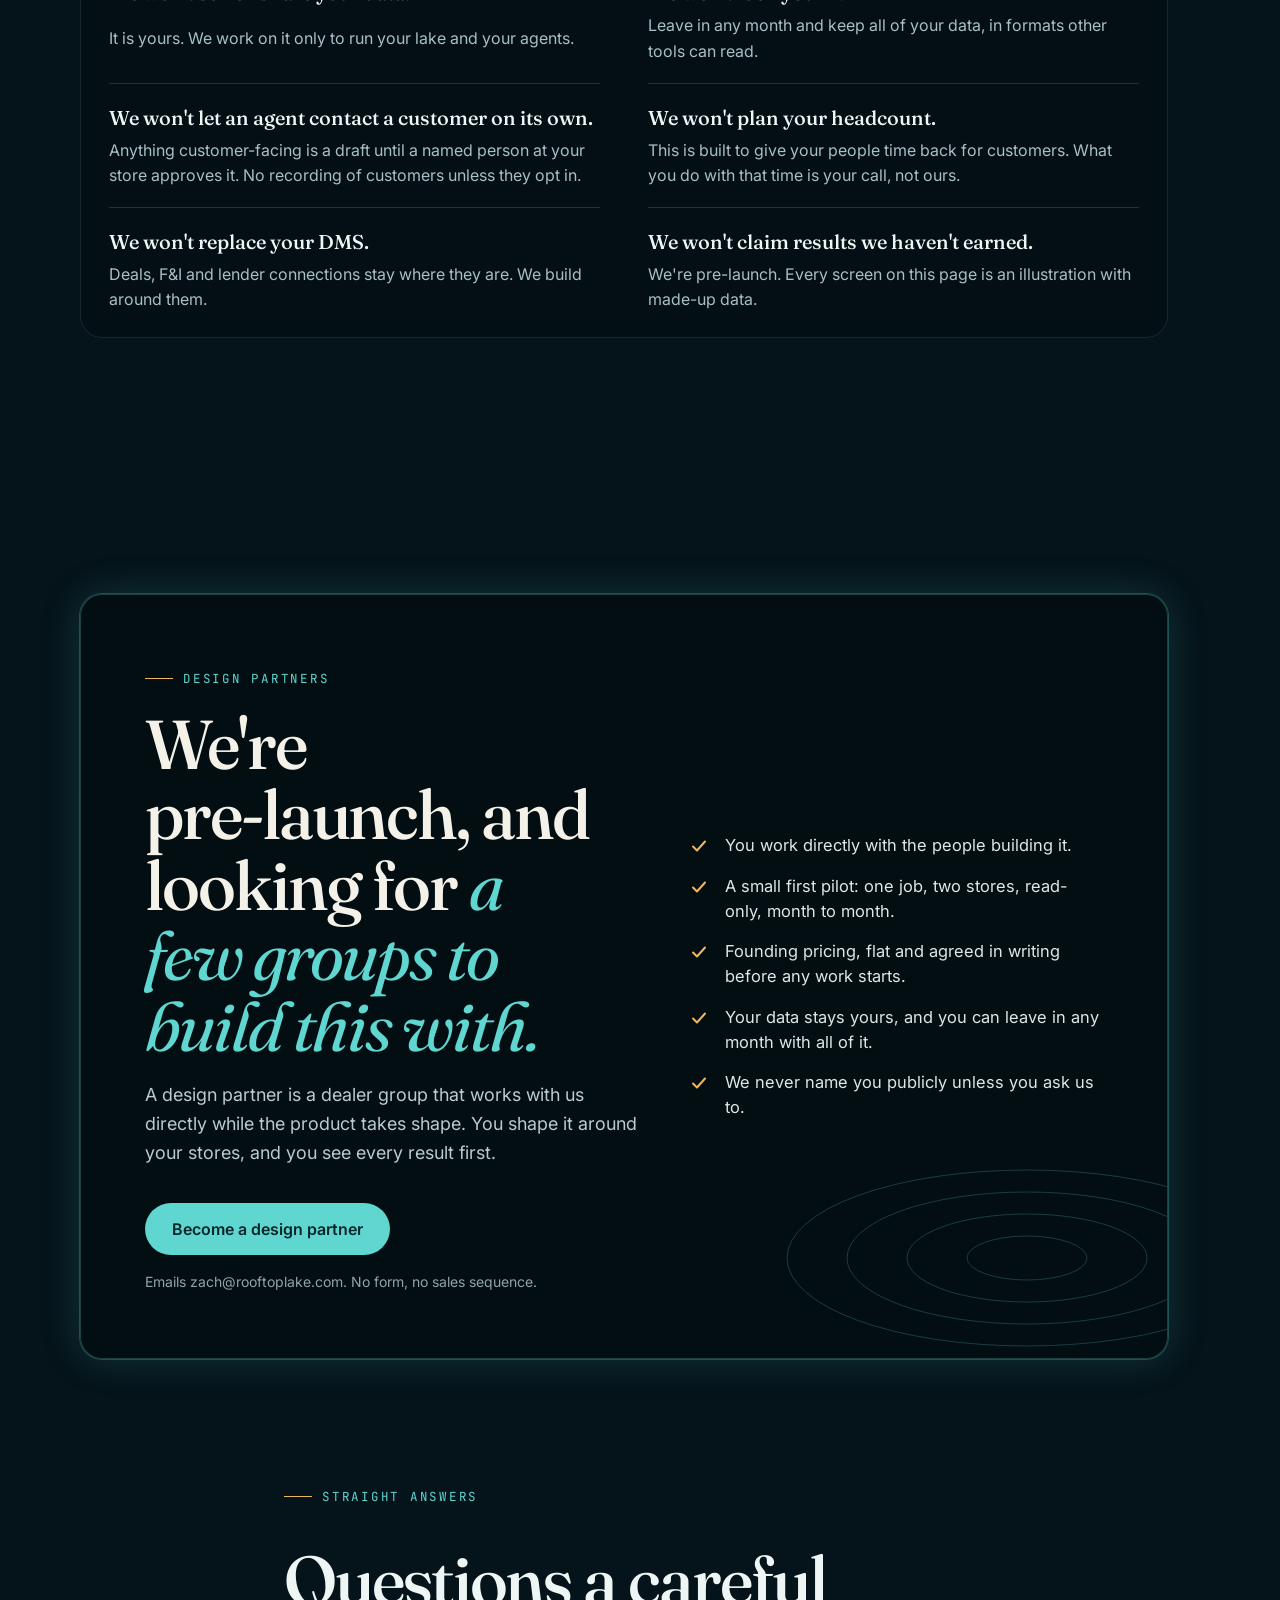
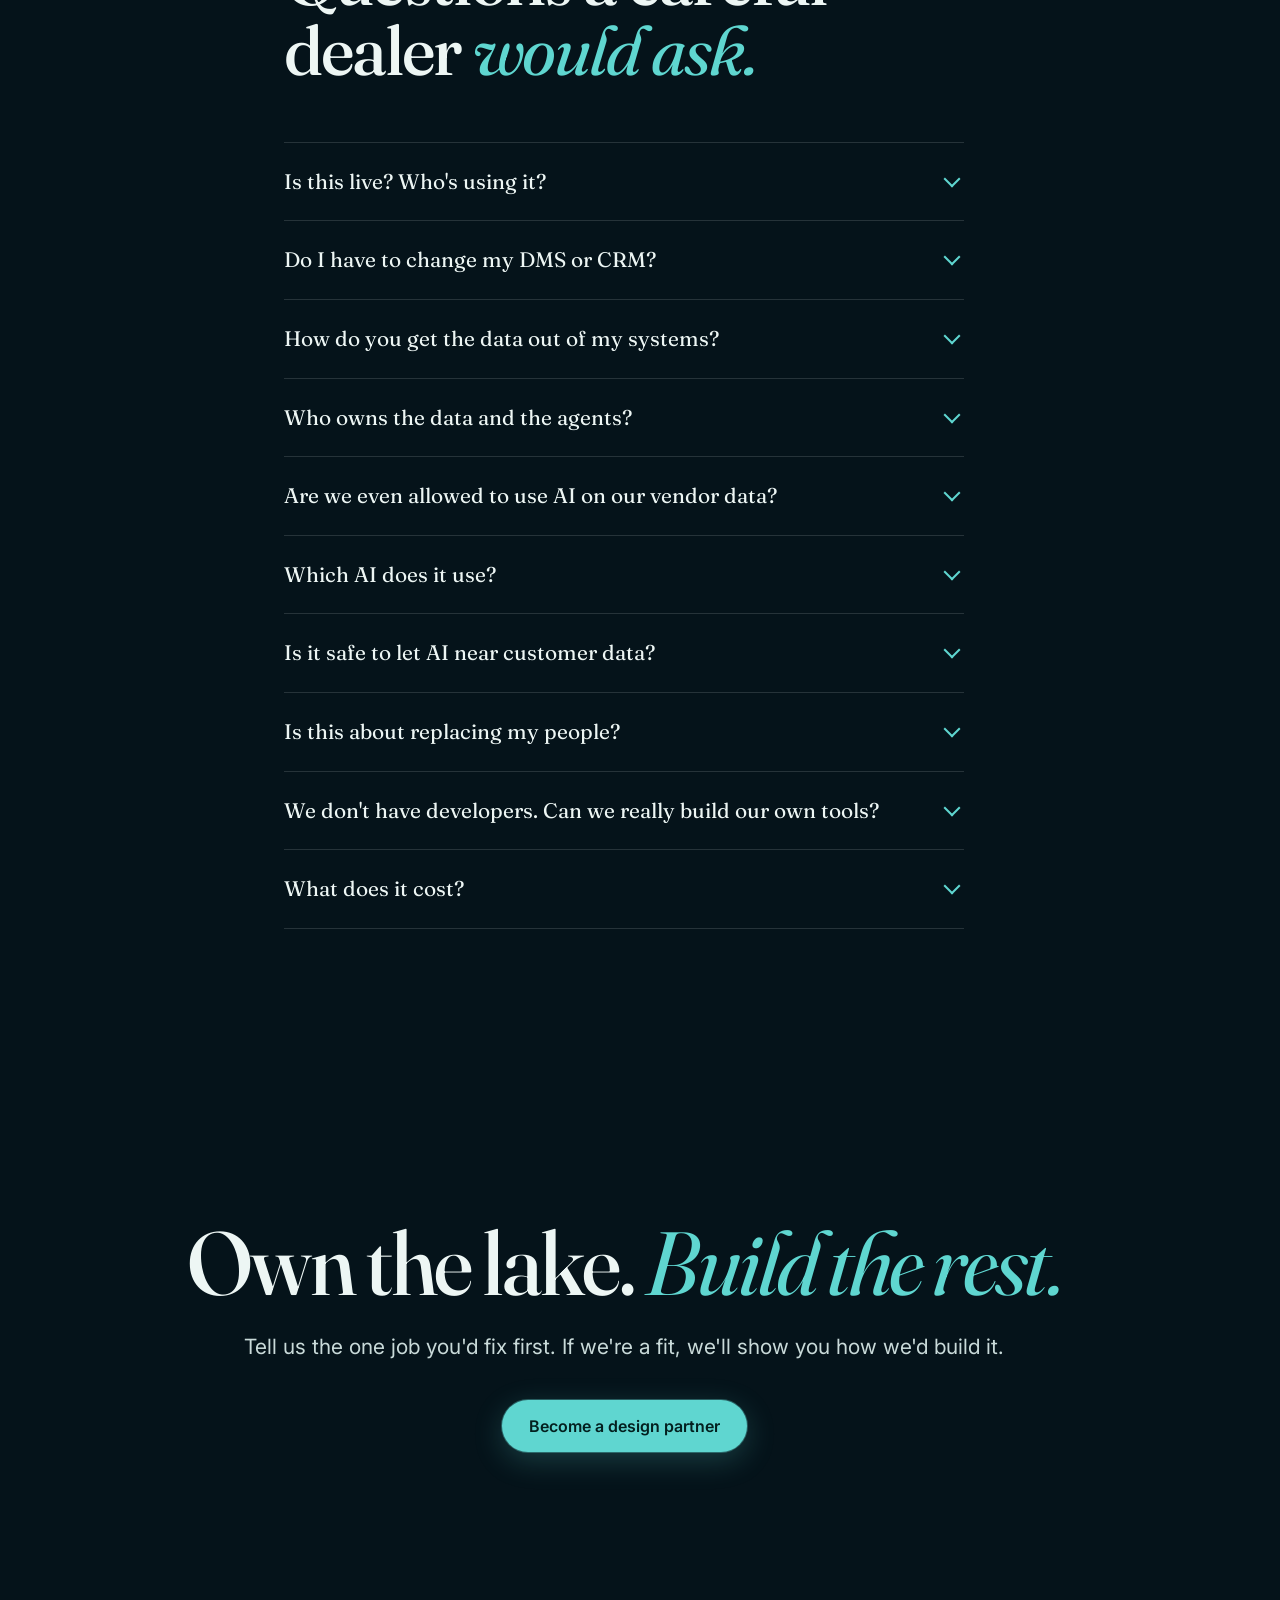
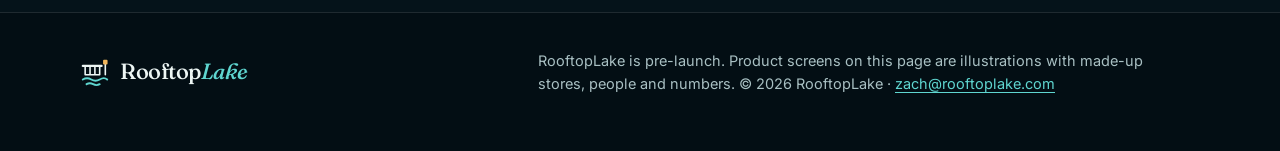
==== commit 85cc4c8b: "Review round 4 fixes: calm water behind text, phone demo gap, nav wrap, hero scrim, honest demo word" ====
--- a/index.html
+++ b/index.html
@@ -11,7 +11,7 @@
 <meta property="og:type" content="website">
 <meta property="og:url" content="https://rooftoplake.com/">
 <meta property="og:title" content="RooftopLake — agents do the work. Your people decide.">
-<meta property="og:description" content="One lake you own. One secure door. Starter agents from the first week of a pilot. A factory to build the rest. For dealer groups.">
+<meta property="og:description" content="One lake you own. One secure door. Starter agents from the first weeks of a pilot. A factory to build the rest. For dealer groups.">
 <meta property="og:image" content="https://rooftoplake.com/og.png">
 <meta name="twitter:card" content="summary_large_image">
 <link rel="icon" href="favicon.ico" sizes="32x32">
@@ -20,13 +20,13 @@
 <link rel="preconnect" href="https://fonts.googleapis.com">
 <link rel="preconnect" href="https://fonts.gstatic.com" crossorigin>
 <link href="https://fonts.googleapis.com/css2?family=Fraunces:ital,opsz,wght@0,9..144,400..600;1,9..144,400..500&family=Inter:wght@400;500;600&family=JetBrains+Mono:wght@400;500&display=swap" rel="stylesheet">
-<link rel="stylesheet" href="css/tokens.css?v=1794552600">
-<link rel="stylesheet" href="css/scene.css?v=1794552600">
-<link rel="stylesheet" href="css/site.css?v=1794552600">
-<link rel="stylesheet" href="css/lane.css?v=1794552600">
-<link rel="stylesheet" href="css/explainer.css?v=1794552600">
-<link rel="stylesheet" href="css/demo.css?v=1794552600">
-<link rel="stylesheet" href="css/lifecycle.css?v=1794552600">
+<link rel="stylesheet" href="css/tokens.css?v=1794556800">
+<link rel="stylesheet" href="css/scene.css?v=1794556800">
+<link rel="stylesheet" href="css/site.css?v=1794556800">
+<link rel="stylesheet" href="css/lane.css?v=1794556800">
+<link rel="stylesheet" href="css/explainer.css?v=1794556800">
+<link rel="stylesheet" href="css/demo.css?v=1794556800">
+<link rel="stylesheet" href="css/lifecycle.css?v=1794556800">
 <script>document.documentElement.classList.add('js')</script>
 <script type="application/ld+json">{"@context":"https://schema.org","@type":"Organization","name":"RooftopLake","url":"https://rooftoplake.com/","email":"zach@rooftoplake.com","description":"A dealer-owned data lake, a secure door for AI assistants, and an agent factory for dealer groups."}</script>
 </head>
@@ -105,7 +105,7 @@
         <p class="cure"><b>With the lake:</b> your own copy, in your own account, in open formats.</p>
       </article>
       
-      <article class="pain rv" style="--i:4">
+      <article class="pain rv" style="--i:3">
         <svg viewBox="0 0 34 34" fill="none" stroke="currentColor" stroke-width="2" stroke-linecap="round" stroke-linejoin="round" aria-hidden="true"><path d="M17 4l11 4v8c0 7-4.500 11.500-11 14C10.500 27.500 6 23 6 16V8z"/><path d="M17 12v6M17 22.500v.5"/></svg>
         <h3>Your people already use AI, and nobody has checked it</h3>
         <p>Staff paste work into personal AI accounts to get through the day, sometimes with customer details in it. Under the FTC Safeguards Rule, where that data goes is your responsibility.</p>
@@ -121,7 +121,7 @@
     <div class="sec-head">
       <span class="eyebrow rv">The idea</span>
       <h2 class="rv">Your advisor should be looking at <em>the customer, not the screen.</em></h2>
-      <p class="lead rv">Press play, then flip to The idea.</p>
+      <p class="lead rv">Watch one visit today, then the same visit with agents. Tap any moment to stop.</p>
     </div>
     <div class="rv" id="lane-story"><noscript>Today a service advisor types while the customer waits. The idea: agents prepare each booked visit from the lake, the store's lane check-in confirms the car has arrived (a plate reader only where the store has posted notice and the customer has agreed), and the advisor greets the customer and decides.</noscript></div>
 
@@ -152,7 +152,7 @@
     <ol>
       <li><a href="#lake"><span class="num">01 — THE LAKE</span><h3>One copy of everything, owned by you</h3><p>Every store, every system, cleaned and counted the same way.</p></a></li>
       <li><a href="how-it-works.html#door"><span class="num">02 — THE DOOR</span><h3>One secure door to it</h3><p>An MCP server: the standard way AI assistants reach data. You pick the assistant.</p></a></li>
-      <li><a href="#starters"><span class="num">03 — STARTERS</span><h3>Agents that start the first week of a pilot</h3><p>Boxed apps and agents for real dealership jobs. Yours to change.</p></a></li>
+      <li><a href="#starters"><span class="num">03 — STARTERS</span><h3>Agents that start in the first weeks of a pilot</h3><p>Boxed apps and agents for real dealership jobs. Yours to change.</p></a></li>
       <li><a href="how-it-works.html#factory"><span class="num">04 — THE FACTORY</span><h3>A way to build the rest</h3><p>Every agent is tested, approved and rolled out store by store.</p></a></li>
     </ol>
     <p class="more center rv"><a href="how-it-works.html">See how each part works <svg aria-hidden="true"><use href="#i-arrow"/></svg></a></p>
@@ -263,11 +263,11 @@
   </div>
 </footer>
 
-<script src="js/scene.js?v=1794552600" defer></script>
-<script src="js/site.js?v=1794552600" defer></script>
-<script src="js/lane.js?v=1794552600" defer></script>
-<script src="js/explainer.js?v=1794552600" defer></script>
-<script src="js/demo.js?v=1794552600" defer></script>
-<script src="js/lifecycle.js?v=1794552600" defer></script>
+<script src="js/scene.js?v=1794556800" defer></script>
+<script src="js/site.js?v=1794556800" defer></script>
+<script src="js/lane.js?v=1794556800" defer></script>
+<script src="js/explainer.js?v=1794556800" defer></script>
+<script src="js/demo.js?v=1794556800" defer></script>
+<script src="js/lifecycle.js?v=1794556800" defer></script>
 </body>
 </html>
--- a/css/site.css
+++ b/css/site.css
@@ -50,7 +50,8 @@
 .nav nav a{font-size:15px;color:var(--ink-2);text-decoration:none;padding:8px 0}
 .nav nav a:hover,.nav nav a.on{color:var(--ink)}
 .nav .btn{min-height:42px;padding:0 18px;font-size:14.5px}
-@media (max-width:980px){.nav nav{display:none}.nav .btn{margin-left:auto}}
+.nav nav a{white-space:nowrap}
+@media (max-width:1080px){.nav nav{display:none}.nav .btn{margin-left:auto}}
 @media (max-width:420px){.nav .btn{padding:0 14px;font-size:13.5px}.mark{font-size:20px}}
 .progress{position:absolute;left:0;bottom:-1px;height:2px;width:100%;background:var(--teal);transform-origin:0 50%;transform:scaleX(0)}
 
@@ -377,7 +378,9 @@
 @media (max-width:720px){.hero .wrap{min-height:calc(100svh - 68px);padding-bottom:36px}.hero h1{font-size:clamp(38px,11.5vw,56px)}.hero-bottom::before{inset:-24px -18px -24px -18px}}
 @media (max-height:620px){.hero .wrap{min-height:0;gap:40px}}
 .hero .lead{color:#F1F7F6;font-weight:500;text-shadow:0 1px 2px rgba(3,13,18,.9),0 0 22px rgba(3,13,18,.9)}
-.hero-bottom::before{background:radial-gradient(closest-side,rgba(3,13,18,.82),rgba(3,13,18,.5) 62%,transparent)}
+.hero-bottom::before{background:radial-gradient(closest-side,rgba(3,13,18,.88),rgba(3,13,18,.7) 72%,transparent)}
+.hero-sub .hero-bottom::before{inset:-36px -160px -40px -60px}
+@media (max-width:720px){.hero-sub .hero-bottom::before{inset:-24px -18px -24px -18px}}
 
 /* ===== Round 3 fixes ===== */
 .nav{z-index:50}
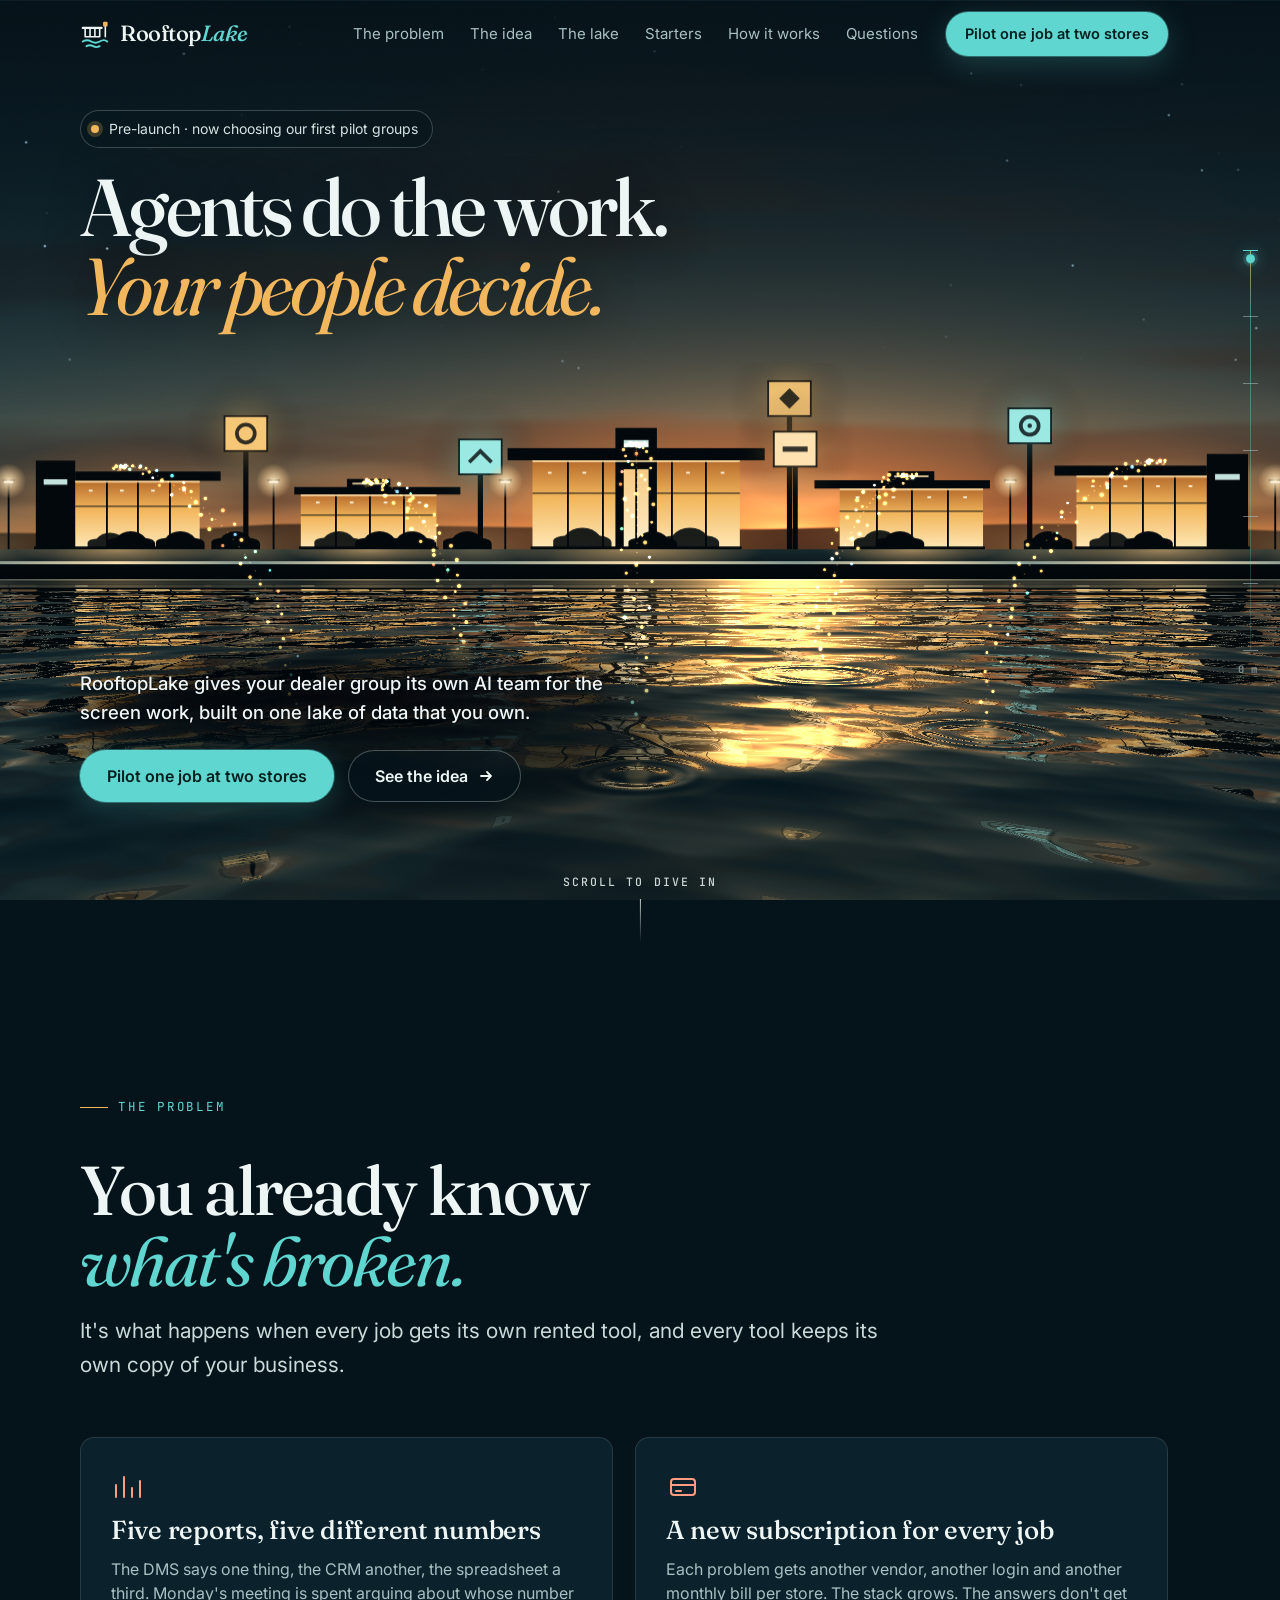
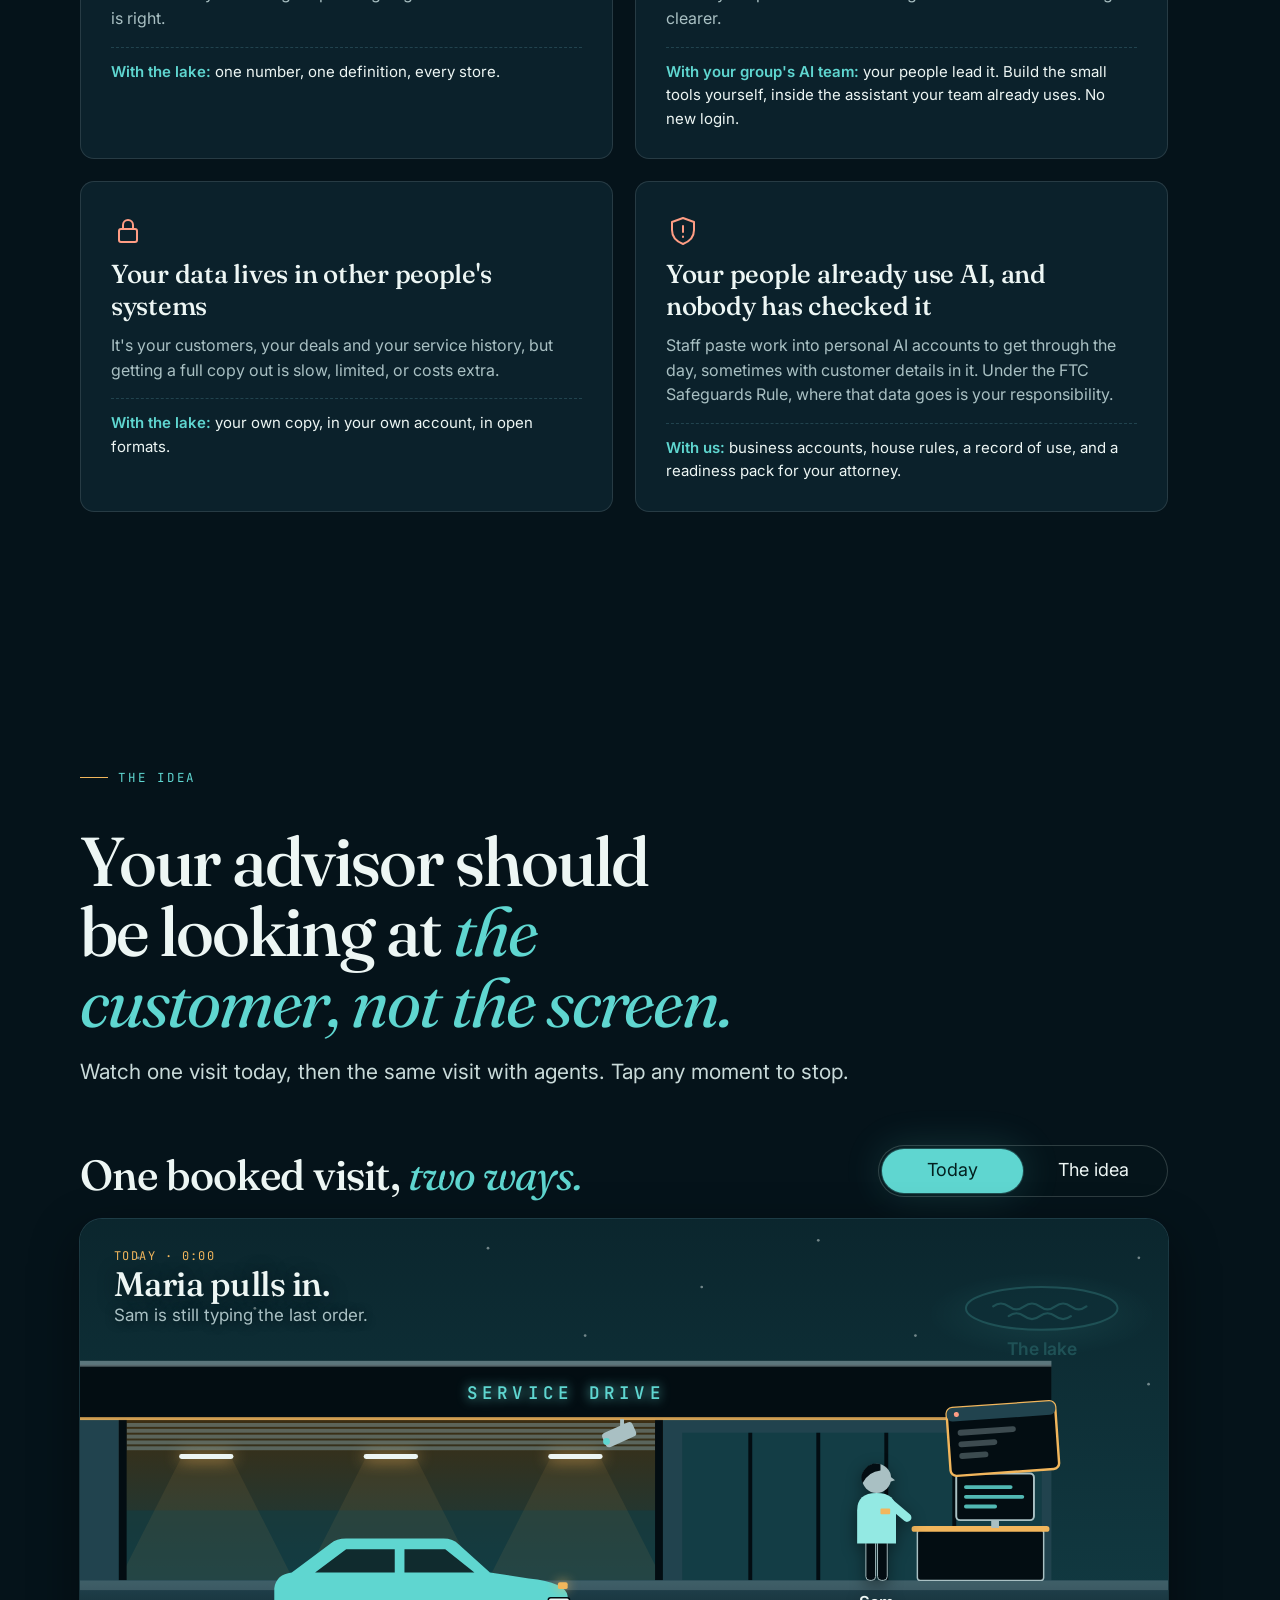
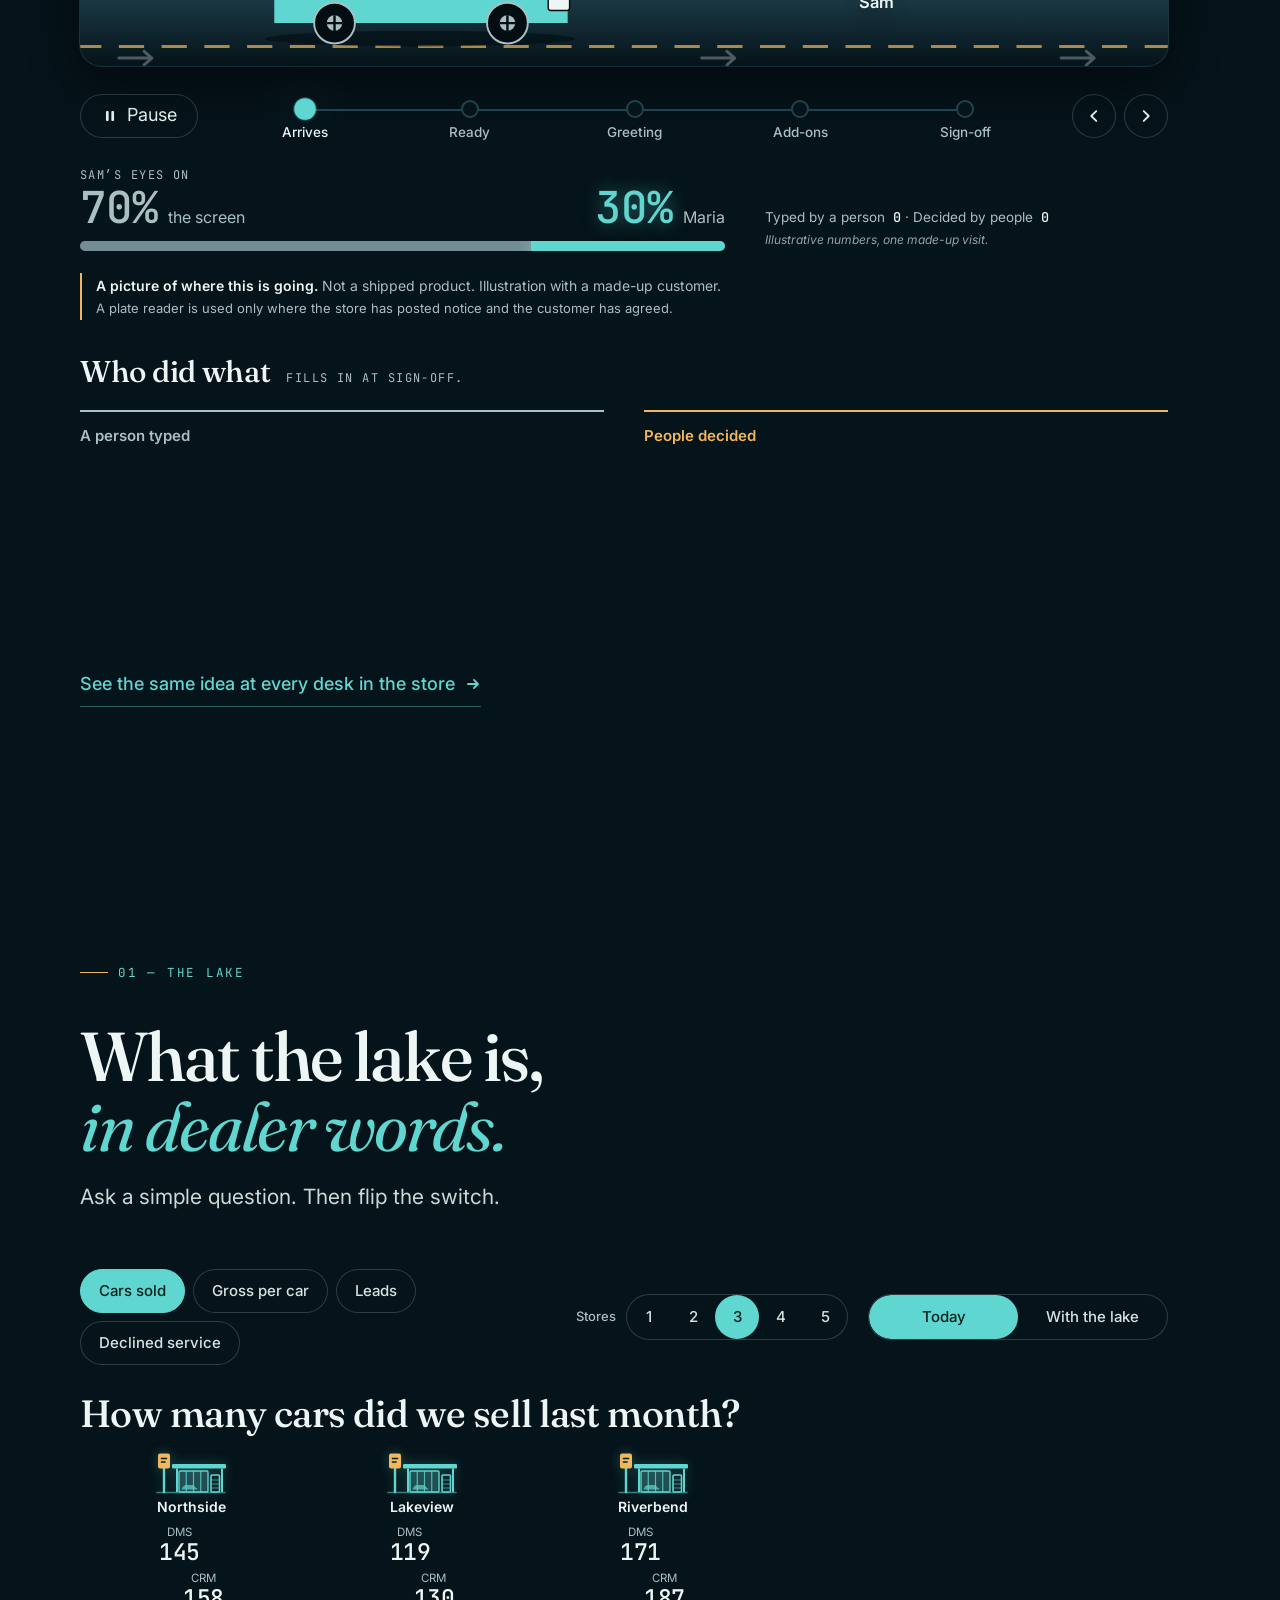
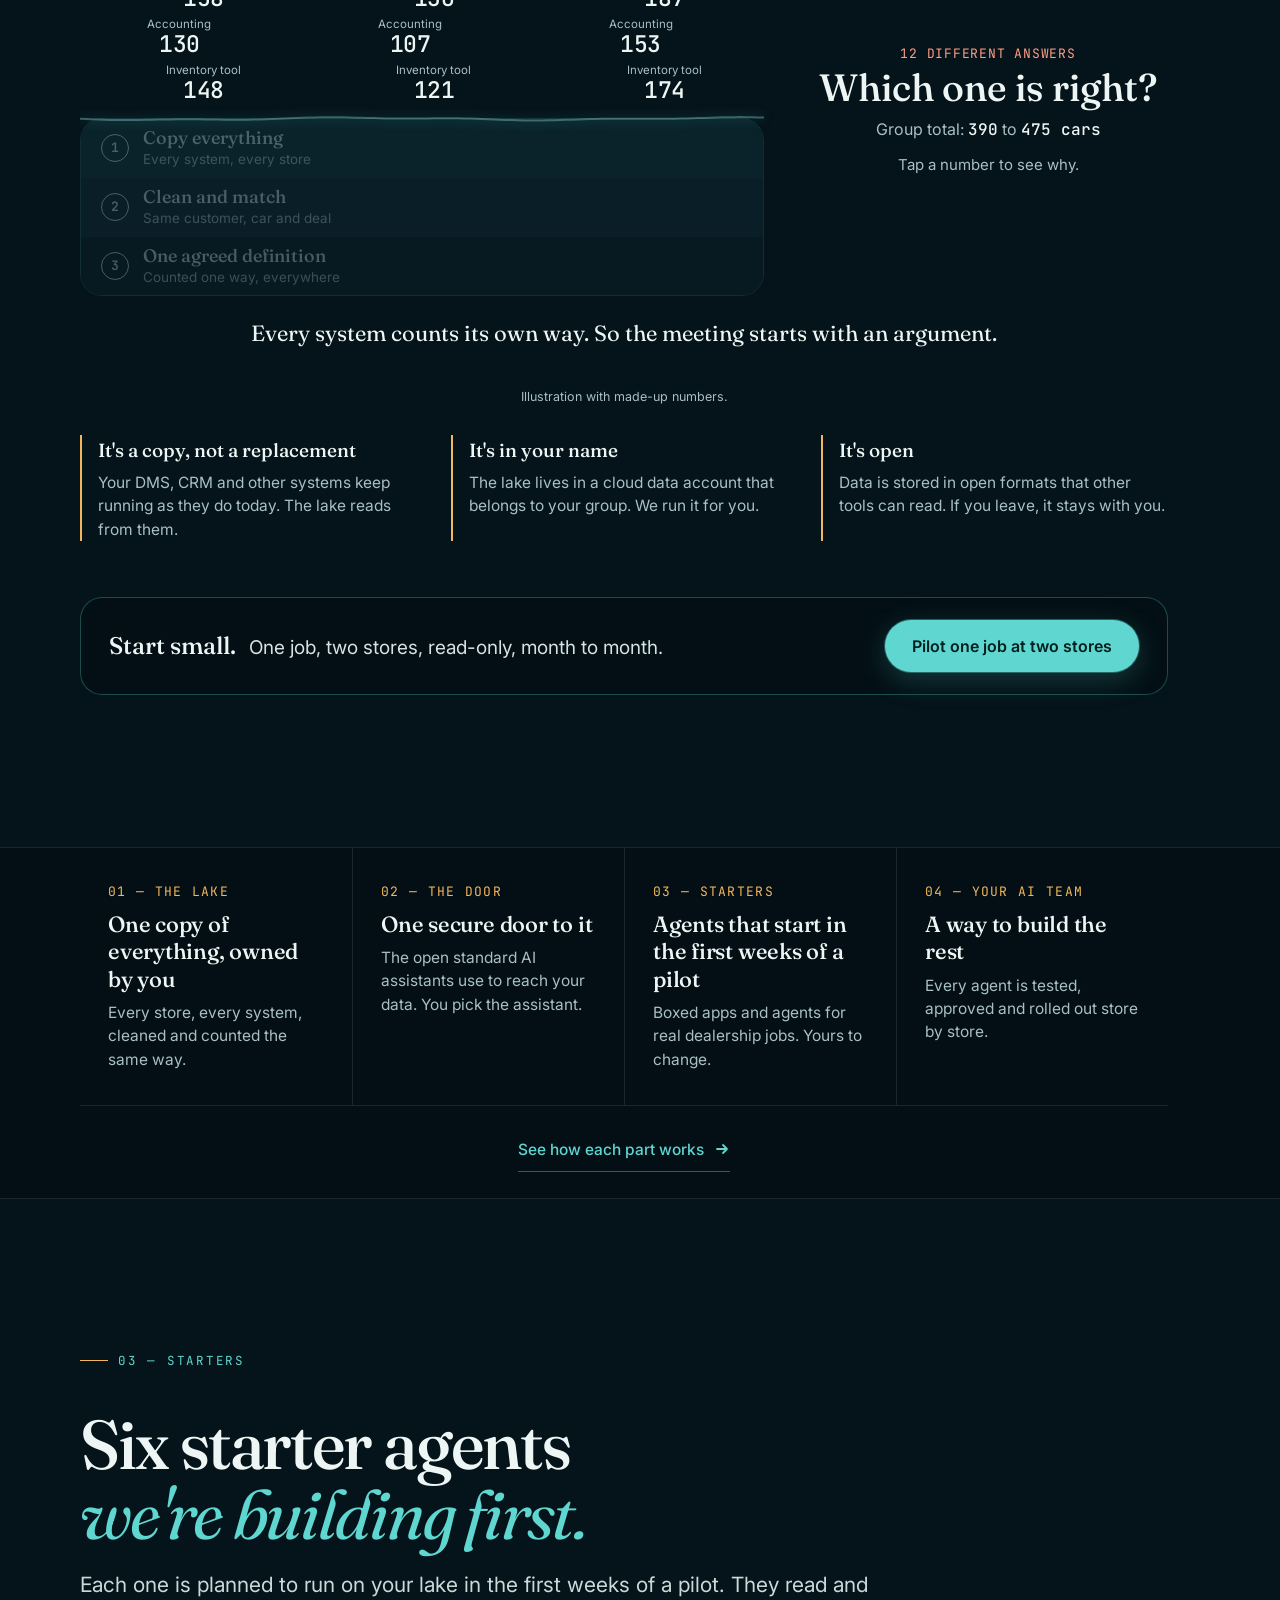
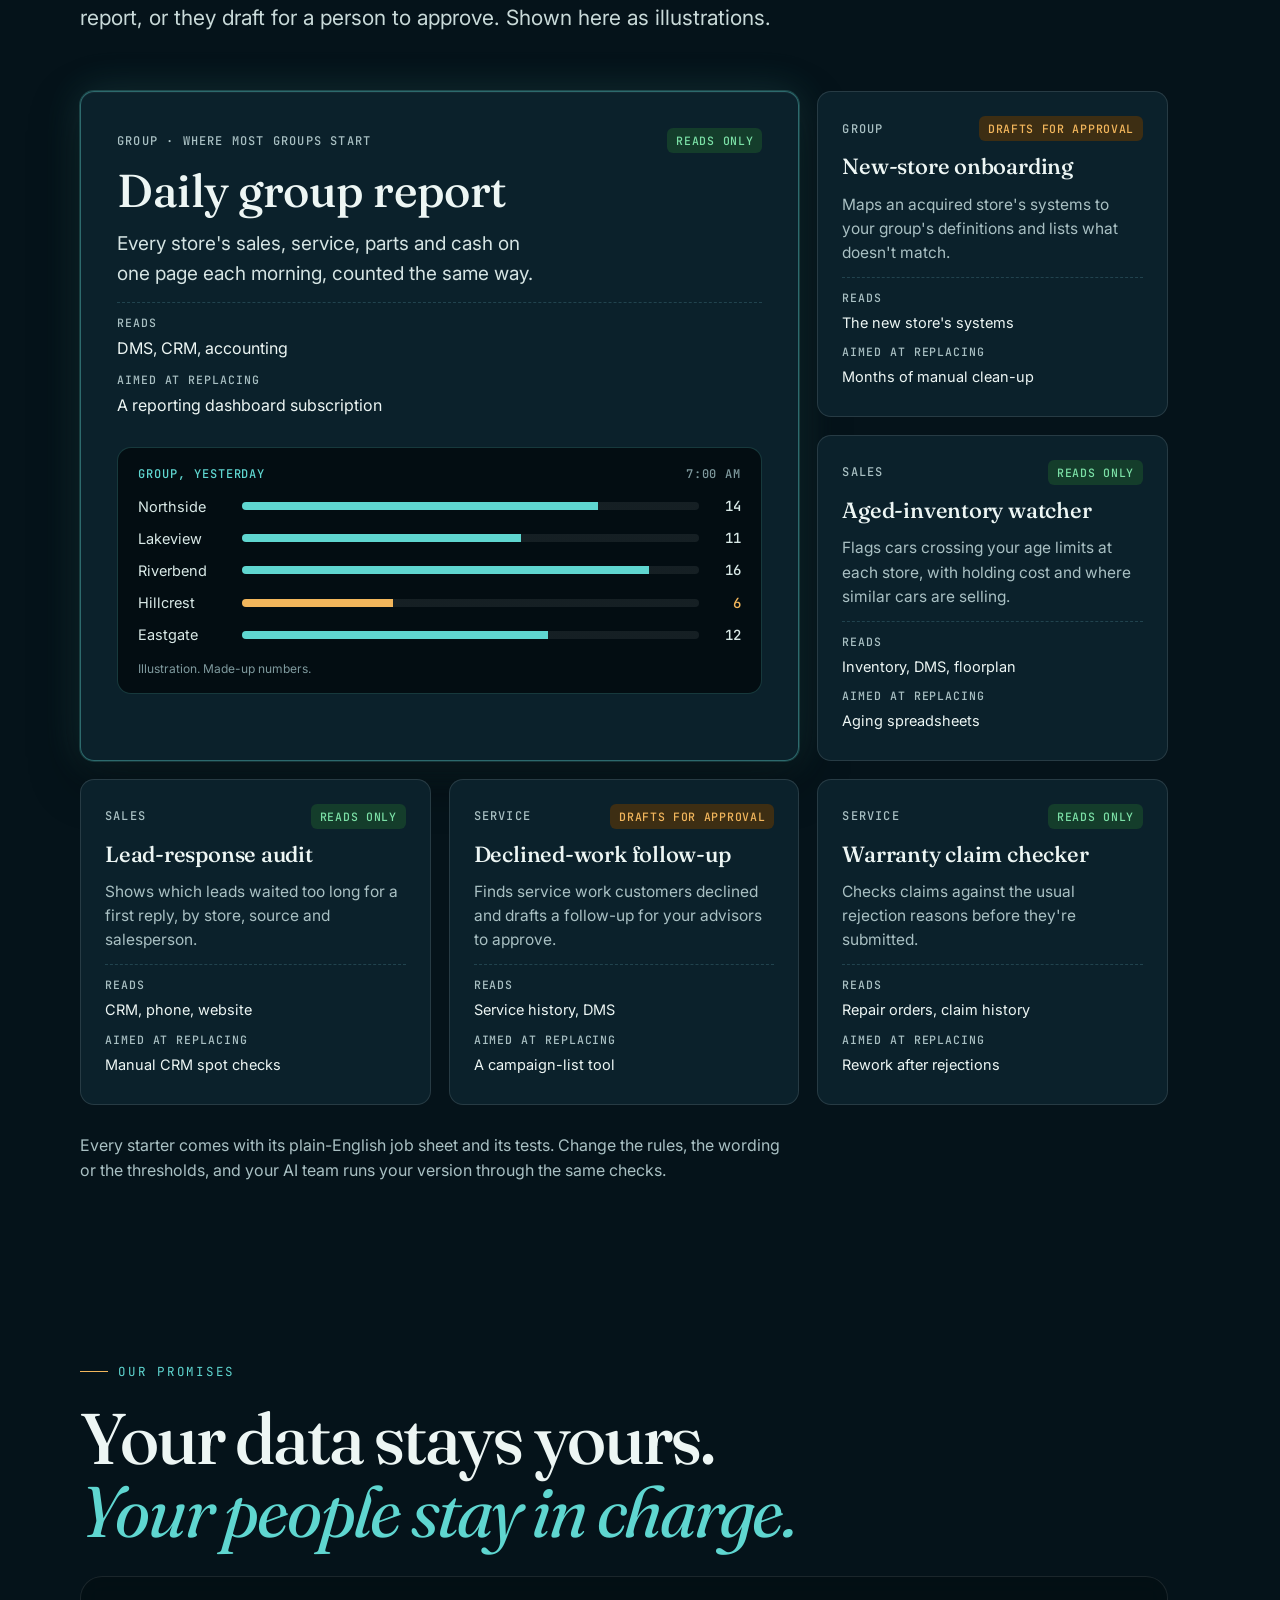
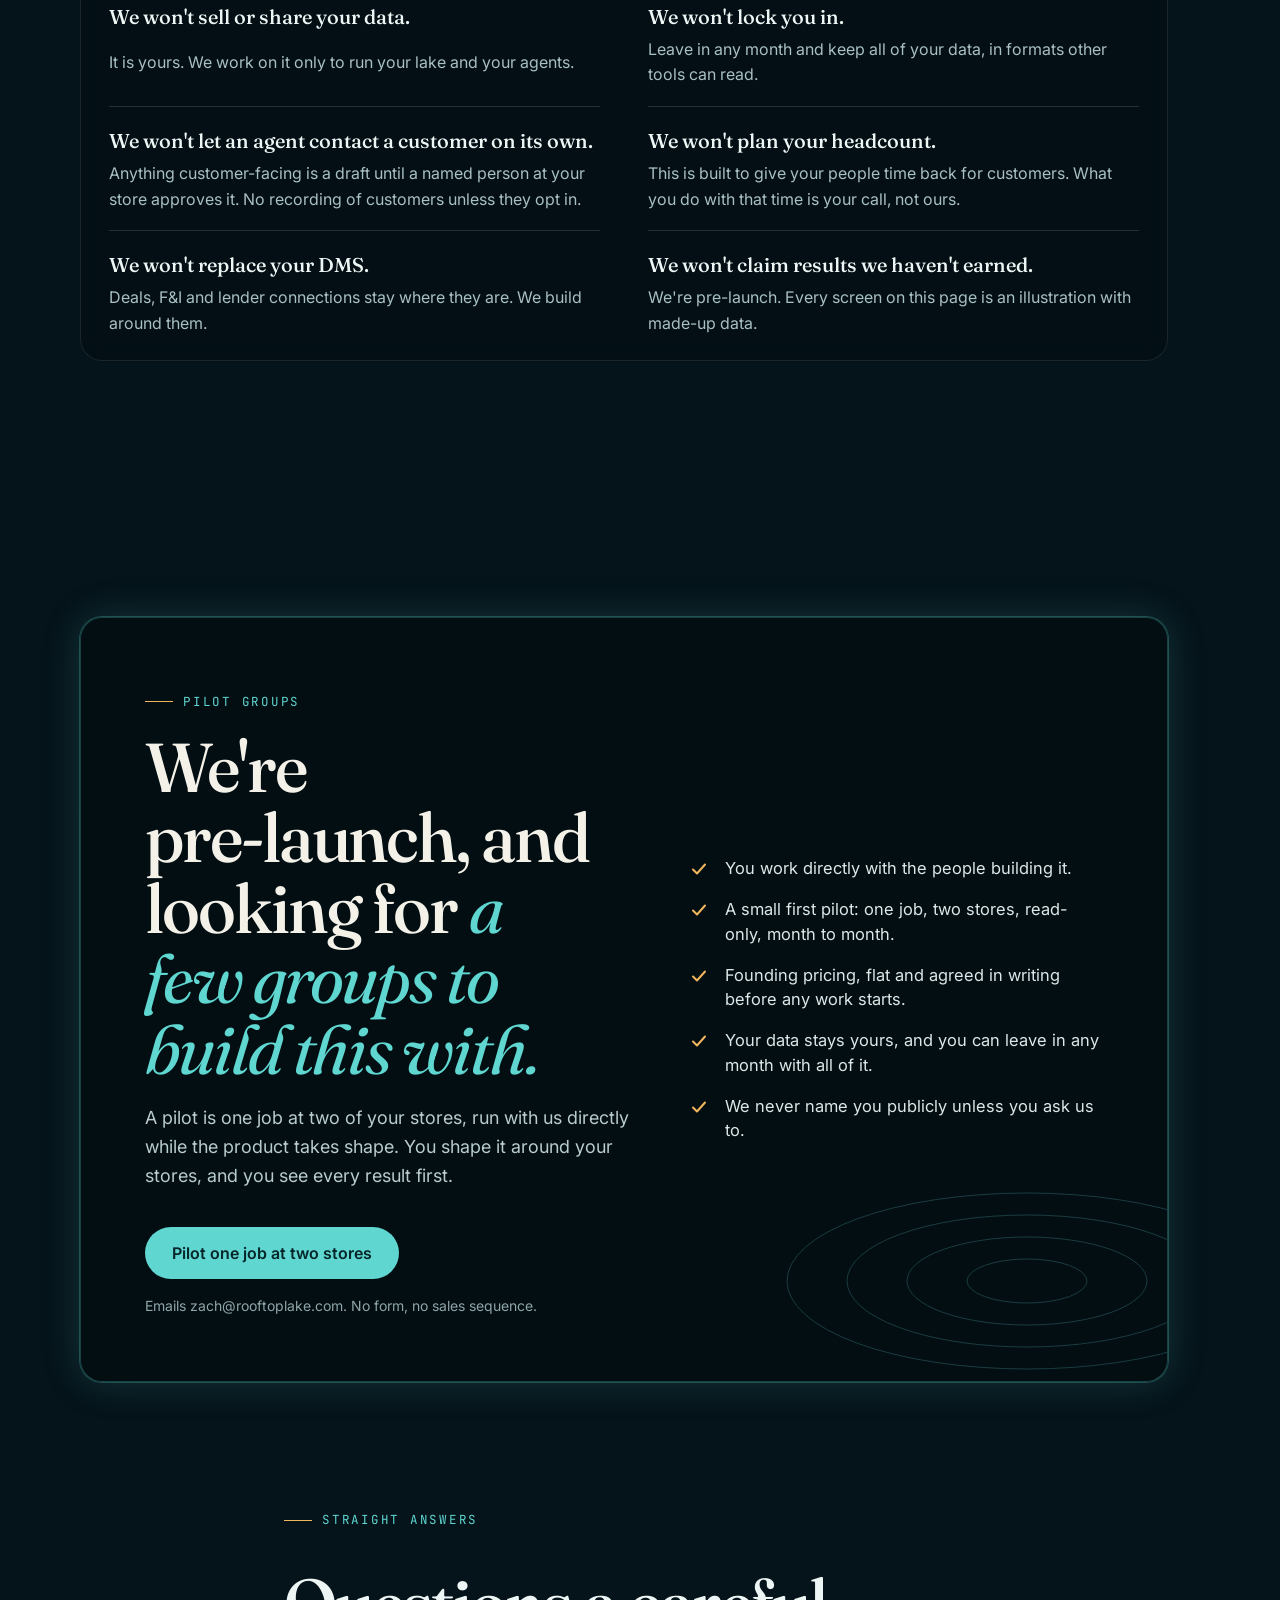
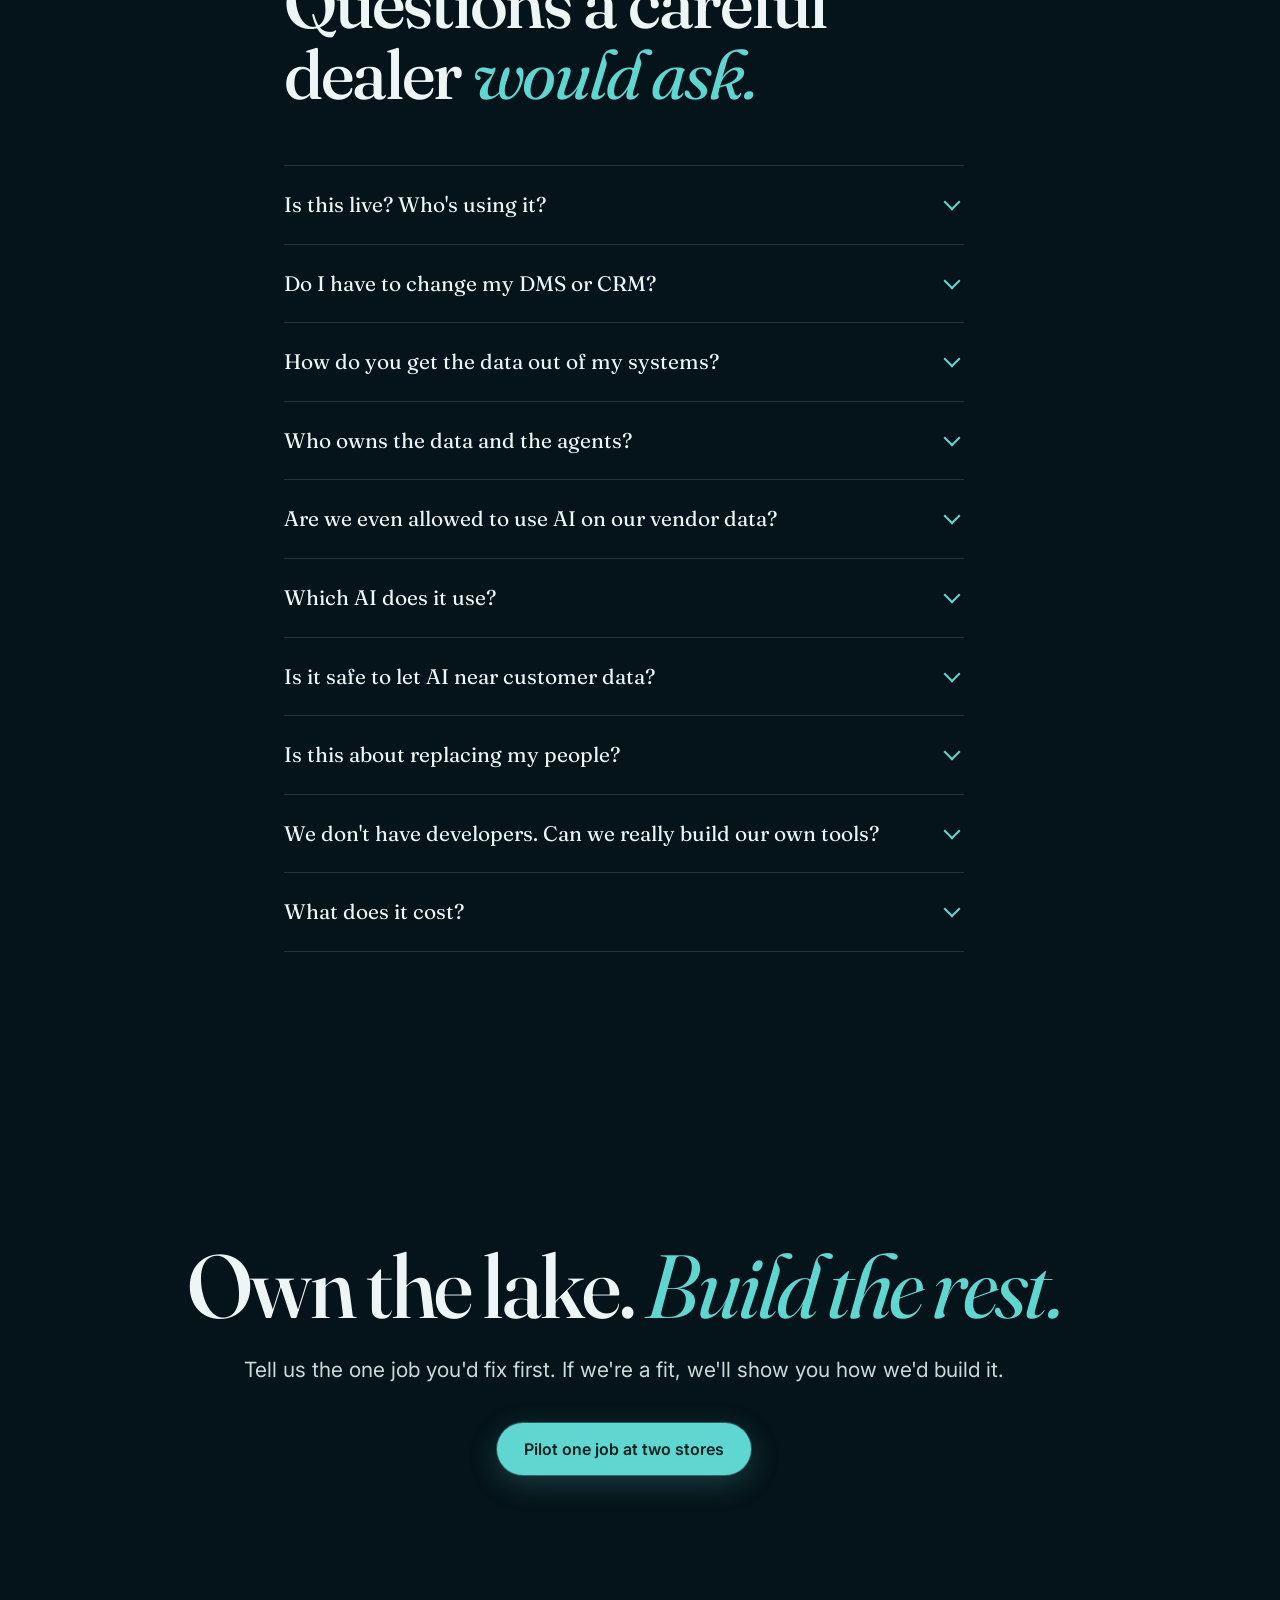
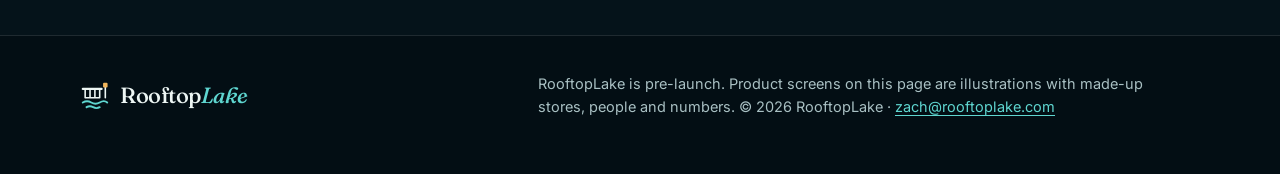
==== commit b14b9d5a: "Voice guide wording: your group's AI team, pilot one job at two stores Co-Authored-By: Claude Fable " ====
--- a/index.html
+++ b/index.html
@@ -11,7 +11,7 @@
 <meta property="og:type" content="website">
 <meta property="og:url" content="https://rooftoplake.com/">
 <meta property="og:title" content="RooftopLake — agents do the work. Your people decide.">
-<meta property="og:description" content="One lake you own. One secure door. Starter agents from the first weeks of a pilot. A factory to build the rest. For dealer groups.">
+<meta property="og:description" content="One lake you own. One secure door. Starter agents from the first weeks of a pilot. Your group's AI team to build the rest. For dealer groups.">
 <meta property="og:image" content="https://rooftoplake.com/og.png">
 <meta name="twitter:card" content="summary_large_image">
 <link rel="icon" href="favicon.ico" sizes="32x32">
@@ -20,15 +20,15 @@
 <link rel="preconnect" href="https://fonts.googleapis.com">
 <link rel="preconnect" href="https://fonts.gstatic.com" crossorigin>
 <link href="https://fonts.googleapis.com/css2?family=Fraunces:ital,opsz,wght@0,9..144,400..600;1,9..144,400..500&family=Inter:wght@400;500;600&family=JetBrains+Mono:wght@400;500&display=swap" rel="stylesheet">
-<link rel="stylesheet" href="css/tokens.css?v=1794556800">
-<link rel="stylesheet" href="css/scene.css?v=1794556800">
-<link rel="stylesheet" href="css/site.css?v=1794556800">
-<link rel="stylesheet" href="css/lane.css?v=1794556800">
-<link rel="stylesheet" href="css/explainer.css?v=1794556800">
-<link rel="stylesheet" href="css/demo.css?v=1794556800">
-<link rel="stylesheet" href="css/lifecycle.css?v=1794556800">
+<link rel="stylesheet" href="css/tokens.css?v=1794560400">
+<link rel="stylesheet" href="css/scene.css?v=1794560400">
+<link rel="stylesheet" href="css/site.css?v=1794560400">
+<link rel="stylesheet" href="css/lane.css?v=1794560400">
+<link rel="stylesheet" href="css/explainer.css?v=1794560400">
+<link rel="stylesheet" href="css/demo.css?v=1794560400">
+<link rel="stylesheet" href="css/lifecycle.css?v=1794560400">
 <script>document.documentElement.classList.add('js')</script>
-<script type="application/ld+json">{"@context":"https://schema.org","@type":"Organization","name":"RooftopLake","url":"https://rooftoplake.com/","email":"zach@rooftoplake.com","description":"A dealer-owned data lake, a secure door for AI assistants, and an agent factory for dealer groups."}</script>
+<script type="application/ld+json">{"@context":"https://schema.org","@type":"Organization","name":"RooftopLake","url":"https://rooftoplake.com/","email":"zach@rooftoplake.com","description":"A dealer-owned data lake, a secure door for AI assistants, and an AI team your people lead, for dealer groups."}</script>
 </head>
 <body>
 <a class="skip" href="#main">Skip to content</a>
@@ -52,7 +52,7 @@
       <a href="how-it-works.html">How it works</a>
       <a href="#faq">Questions</a>
     </nav>
-    <a class="btn btn-primary" href="mailto:zach@rooftoplake.com?subject=RooftopLake%20design%20partner"><span class="lg">Become a design partner</span><span class="sm">Talk to us</span></a>
+    <a class="btn btn-primary" href="mailto:zach@rooftoplake.com?subject=Pilot%20one%20job%20at%20two%20stores"><span class="lg">Pilot one job at two stores</span><span class="sm">Talk to us</span></a>
   </div>
   <div class="progress" id="progress" aria-hidden="true"></div>
 </header>
@@ -62,13 +62,13 @@
 <section class="hero" id="top" data-depth-label="Surface">
   <div class="wrap">
     <div class="hero-top">
-    <div class="badge rv"><i></i>Pre-launch · now choosing our first design-partner groups</div>
+    <div class="badge rv"><i></i>Pre-launch · now choosing our first pilot groups</div>
     <h1 class="rv" style="--i:1">Agents do the work. <em>Your people decide.</em></h1>
     </div>
     <div class="hero-bottom">
     <p class="lead rv" style="--i:2">RooftopLake gives your dealer group its own AI team for the screen work, built on one lake of data that you own.</p>
     <div class="cta-row rv" style="--i:3">
-      <a class="btn btn-primary" href="mailto:zach@rooftoplake.com?subject=RooftopLake%20design%20partner">Become a design partner</a>
+      <a class="btn btn-primary" href="mailto:zach@rooftoplake.com?subject=Pilot%20one%20job%20at%20two%20stores">Pilot one job at two stores</a>
       <a class="btn btn-ghost" href="#idea">See the idea <svg aria-hidden="true"><use href="#i-arrow"/></svg></a>
     </div>
     
@@ -96,7 +96,7 @@
         <svg viewBox="0 0 34 34" fill="none" stroke="currentColor" stroke-width="2" stroke-linecap="round" aria-hidden="true"><rect x="5" y="9" width="24" height="16" rx="3"/><path d="M5 15h24M10 21h5"/></svg>
         <h3>A new subscription for every job</h3>
         <p>Each problem gets another vendor, another login and another monthly bill per store. The stack grows. The answers don't get clearer.</p>
-        <p class="cure"><b>With the factory:</b> build the small tools yourself, inside the assistant your team already uses. No new login.</p>
+        <p class="cure"><b>With your group's AI team:</b> your people lead it. Build the small tools yourself, inside the assistant your team already uses. No new login.</p>
       </article>
       <article class="pain rv" style="--i:2">
         <svg viewBox="0 0 34 34" fill="none" stroke="currentColor" stroke-width="2" stroke-linecap="round" aria-hidden="true"><rect x="8" y="15" width="18" height="13" rx="2"/><path d="M12 15v-4a5 5 0 0110 0v4"/></svg>
@@ -133,7 +133,7 @@
   <div class="wrap">
     <div class="sec-head">
       <span class="eyebrow rv">01 — The lake</span>
-      <h2 class="rv">What a data lakehouse is, <em>in dealer words.</em></h2>
+      <h2 class="rv">What the lake is, <em>in dealer words.</em></h2>
       <p class="lead rv">Ask a simple question. Then flip the switch.</p>
     </div>
     <div class="rv" id="lake-explainer"><noscript>The lake copies data from every system at every store, cleans and matches it, and counts it by one agreed definition, so every report shows the same number.</noscript></div>
@@ -143,7 +143,7 @@
       <div class="rv" style="--i:1"><b>It's in your name</b><span>The lake lives in a cloud data account that belongs to your group. We run it for you.</span></div>
       <div class="rv" style="--i:2"><b>It's open</b><span>Data is stored in open formats that other tools can read. If you leave, it stays with you.</span></div>
     </div>
-    <div class="pilot rv"><p><b>Start small.</b> One job, two stores, read-only, month to month.</p><a class="btn btn-primary" href="mailto:zach@rooftoplake.com?subject=RooftopLake%20design%20partner">Become a design partner</a></div>
+    <div class="pilot rv"><p><b>Start small.</b> One job, two stores, read-only, month to month.</p><a class="btn btn-primary" href="mailto:zach@rooftoplake.com?subject=Pilot%20one%20job%20at%20two%20stores">Pilot one job at two stores</a></div>
   </div>
 </section>
 
@@ -151,9 +151,9 @@
   <div class="wrap">
     <ol>
       <li><a href="#lake"><span class="num">01 — THE LAKE</span><h3>One copy of everything, owned by you</h3><p>Every store, every system, cleaned and counted the same way.</p></a></li>
-      <li><a href="how-it-works.html#door"><span class="num">02 — THE DOOR</span><h3>One secure door to it</h3><p>An MCP server: the standard way AI assistants reach data. You pick the assistant.</p></a></li>
+      <li><a href="how-it-works.html#door"><span class="num">02 — THE DOOR</span><h3>One secure door to it</h3><p>The open standard AI assistants use to reach your data. You pick the assistant.</p></a></li>
       <li><a href="#starters"><span class="num">03 — STARTERS</span><h3>Agents that start in the first weeks of a pilot</h3><p>Boxed apps and agents for real dealership jobs. Yours to change.</p></a></li>
-      <li><a href="how-it-works.html#factory"><span class="num">04 — THE FACTORY</span><h3>A way to build the rest</h3><p>Every agent is tested, approved and rolled out store by store.</p></a></li>
+      <li><a href="how-it-works.html#factory"><span class="num">04 — YOUR AI TEAM</span><h3>A way to build the rest</h3><p>Every agent is tested, approved and rolled out store by store.</p></a></li>
     </ol>
     <p class="more center rv"><a href="how-it-works.html">See how each part works <svg aria-hidden="true"><use href="#i-arrow"/></svg></a></p>
   </div>
@@ -183,7 +183,7 @@
       <article class="starter rv" data-d="service" style="--i:1"><div class="top"><span class="dept">Service</span><span class="tag read">Reads only</span></div><h3>Warranty claim checker</h3><p>Checks claims against the usual rejection reasons before they're submitted.</p><dl><dt>Reads</dt><dd>Repair orders, claim history</dd><dt>Aimed at replacing</dt><dd>Rework after rejections</dd></dl></article>
       
     </div>
-    <p class="own-note rv">Every starter comes with its plain-English job sheet and its tests. Change the rules, the wording or the thresholds, and the factory takes your version through the same checks.</p>
+    <p class="own-note rv">Every starter comes with its plain-English job sheet and its tests. Change the rules, the wording or the thresholds, and your AI team runs your version through the same checks.</p>
   </div>
 </section>
 
@@ -207,10 +207,10 @@
   <div class="wrap">
     <div class="partner rv">
       <div>
-        <span class="eyebrow">Design partners</span>
+        <span class="eyebrow">Pilot groups</span>
         <h2>We're pre&#8209;launch, and looking for <em>a few groups to build this with.</em></h2>
-        <p style="margin-top:20px">A design partner is a dealer group that works with us directly while the product takes shape. You shape it around your stores, and you see every result first.</p>
-        <div class="cta-row"><a class="btn btn-primary" href="mailto:zach@rooftoplake.com?subject=RooftopLake%20design%20partner">Become a design partner</a></div>
+        <p style="margin-top:20px">A pilot is one job at two of your stores, run with us directly while the product takes shape. You shape it around your stores, and you see every result first.</p>
+        <div class="cta-row"><a class="btn btn-primary" href="mailto:zach@rooftoplake.com?subject=Pilot%20one%20job%20at%20two%20stores">Pilot one job at two stores</a></div>
         <p class="fine">Emails zach@rooftoplake.com. No form, no sales sequence.</p>
       </div>
       <ul>
@@ -232,16 +232,16 @@
       <h2 class="rv">Questions a careful dealer <em>would ask.</em></h2>
     </div>
     <div class="faq rv">
-      <details><summary>Is this live? Who's using it?</summary><p>No one yet. RooftopLake is pre-launch. We're choosing a small number of design-partner groups to build the first version with. There are no customer logos on this page because we haven't earned any.</p></details>
+      <details><summary>Is this live? Who's using it?</summary><p>No one yet. RooftopLake is pre-launch. We're choosing a small number of pilot groups to build the first version with. There are no customer logos on this page because we haven't earned any.</p></details>
       <details><summary>Do I have to change my DMS or CRM?</summary><p>No. The lake copies data out of the systems you already run. Your people keep working in the same screens.</p></details>
       <details><summary>How do you get the data out of my systems?</summary><p>Through the access routes your vendors offer to dealers and their approved partners. Some are simple, some need a contract, and some carry a fee from the vendor. This is the slowest part of any project like this, and we'll tell you where each of your systems stands before you commit to anything.</p><p>Reading data is the easy half. Letting an agent write into a system needs that vendor's agreement. Until it's in place, agents prepare the work and a person enters it.</p></details>
       <details><summary>Who owns the data and the agents?</summary><p>You do. The lake sits in a cloud data account in your group's name. The job sheets, definitions and agents built for you are yours to keep.</p></details>
       <details><summary>Are we even allowed to use AI on our vendor data?</summary><p>Often yes, with conditions, and it depends on your contracts and your state. Your agreements with your DMS, CRM and manufacturer each say something about who may touch the data and how. Part of our onboarding is a readiness pack: your documents, the clauses that matter and a short list of questions, prepared for your attorney to rule on. We don't give legal advice.</p></details>
-      <details><summary>Which AI does it use?</summary><p>Your choice. The door is an MCP server. MCP is the open standard that the major AI assistants use to reach data and tools, so you aren't tied to one AI company, and you can switch as they improve.</p></details>
+      <details><summary>Which AI does it use?</summary><p>Your choice. The door uses an open standard (called MCP) that the major AI assistants share to reach data and tools, so you aren't tied to one AI company, and you can switch as they improve.</p></details>
       <details><summary>Is it safe to let AI near customer data?</summary><p>Only with rules. Each person and each agent sees just what their role allows, every request is logged, each agent has a spending cap and an off switch, and nothing reaches a customer without a named person's approval.</p><p>We hold no security certifications yet and won't pretend to. The Safeguards Rule makes you responsible for checking vendors like us, so before any data moves you get our security plan and contract terms in writing. The first phase uses no credit applications or Social Security numbers, the lake sits in your account, and you can cut off our access at any time.</p></details>
       <details><summary>Is this about replacing my people?</summary><p>No. It's about what they spend their day on. Agents take the looking-up, matching and re-keying. Your people keep the customer, the judgment and the sign-off. Staffing decisions stay with you.</p></details>
-      <details><summary>We don't have developers. Can we really build our own tools?</summary><p>Yes. You describe the job in plain English and decide what good looks like. We build it with you at first. The factory gives every agent the same tests and the same sign-off, so your own operations people can safely do more of it over time.</p></details>
-      <details><summary>What does it cost?</summary><p>We haven't published pricing. Design partners get a flat founding price agreed in writing up front. Ask and we'll tell you straight.</p></details>
+      <details><summary>We don't have developers. Can we really build our own tools?</summary><p>Yes. You describe the job in plain English and decide what good looks like. We build it with you at first. Every agent on your AI team gets the same tests and the same sign-off, so your own operations people can safely do more of it over time.</p></details>
+      <details><summary>What does it cost?</summary><p>We haven't published pricing. Pilot groups get a flat founding price agreed in writing up front. Ask and we'll tell you straight.</p></details>
     </div>
   </div>
 </section>
@@ -250,7 +250,7 @@
   <div class="wrap">
     <h2 class="rv">Own the lake. <em>Build the rest.</em></h2>
     <p class="lead rv">Tell us the one job you'd fix first. If we're a fit, we'll show you how we'd build it.</p>
-    <div class="cta-row rv"><a class="btn btn-primary" href="mailto:zach@rooftoplake.com?subject=RooftopLake%20design%20partner">Become a design partner</a></div>
+    <div class="cta-row rv"><a class="btn btn-primary" href="mailto:zach@rooftoplake.com?subject=Pilot%20one%20job%20at%20two%20stores">Pilot one job at two stores</a></div>
   </div>
 </section>
 
@@ -263,11 +263,11 @@
   </div>
 </footer>
 
-<script src="js/scene.js?v=1794556800" defer></script>
-<script src="js/site.js?v=1794556800" defer></script>
-<script src="js/lane.js?v=1794556800" defer></script>
-<script src="js/explainer.js?v=1794556800" defer></script>
-<script src="js/demo.js?v=1794556800" defer></script>
-<script src="js/lifecycle.js?v=1794556800" defer></script>
+<script src="js/scene.js?v=1794560400" defer></script>
+<script src="js/site.js?v=1794560400" defer></script>
+<script src="js/lane.js?v=1794560400" defer></script>
+<script src="js/explainer.js?v=1794560400" defer></script>
+<script src="js/demo.js?v=1794560400" defer></script>
+<script src="js/lifecycle.js?v=1794560400" defer></script>
 </body>
 </html>
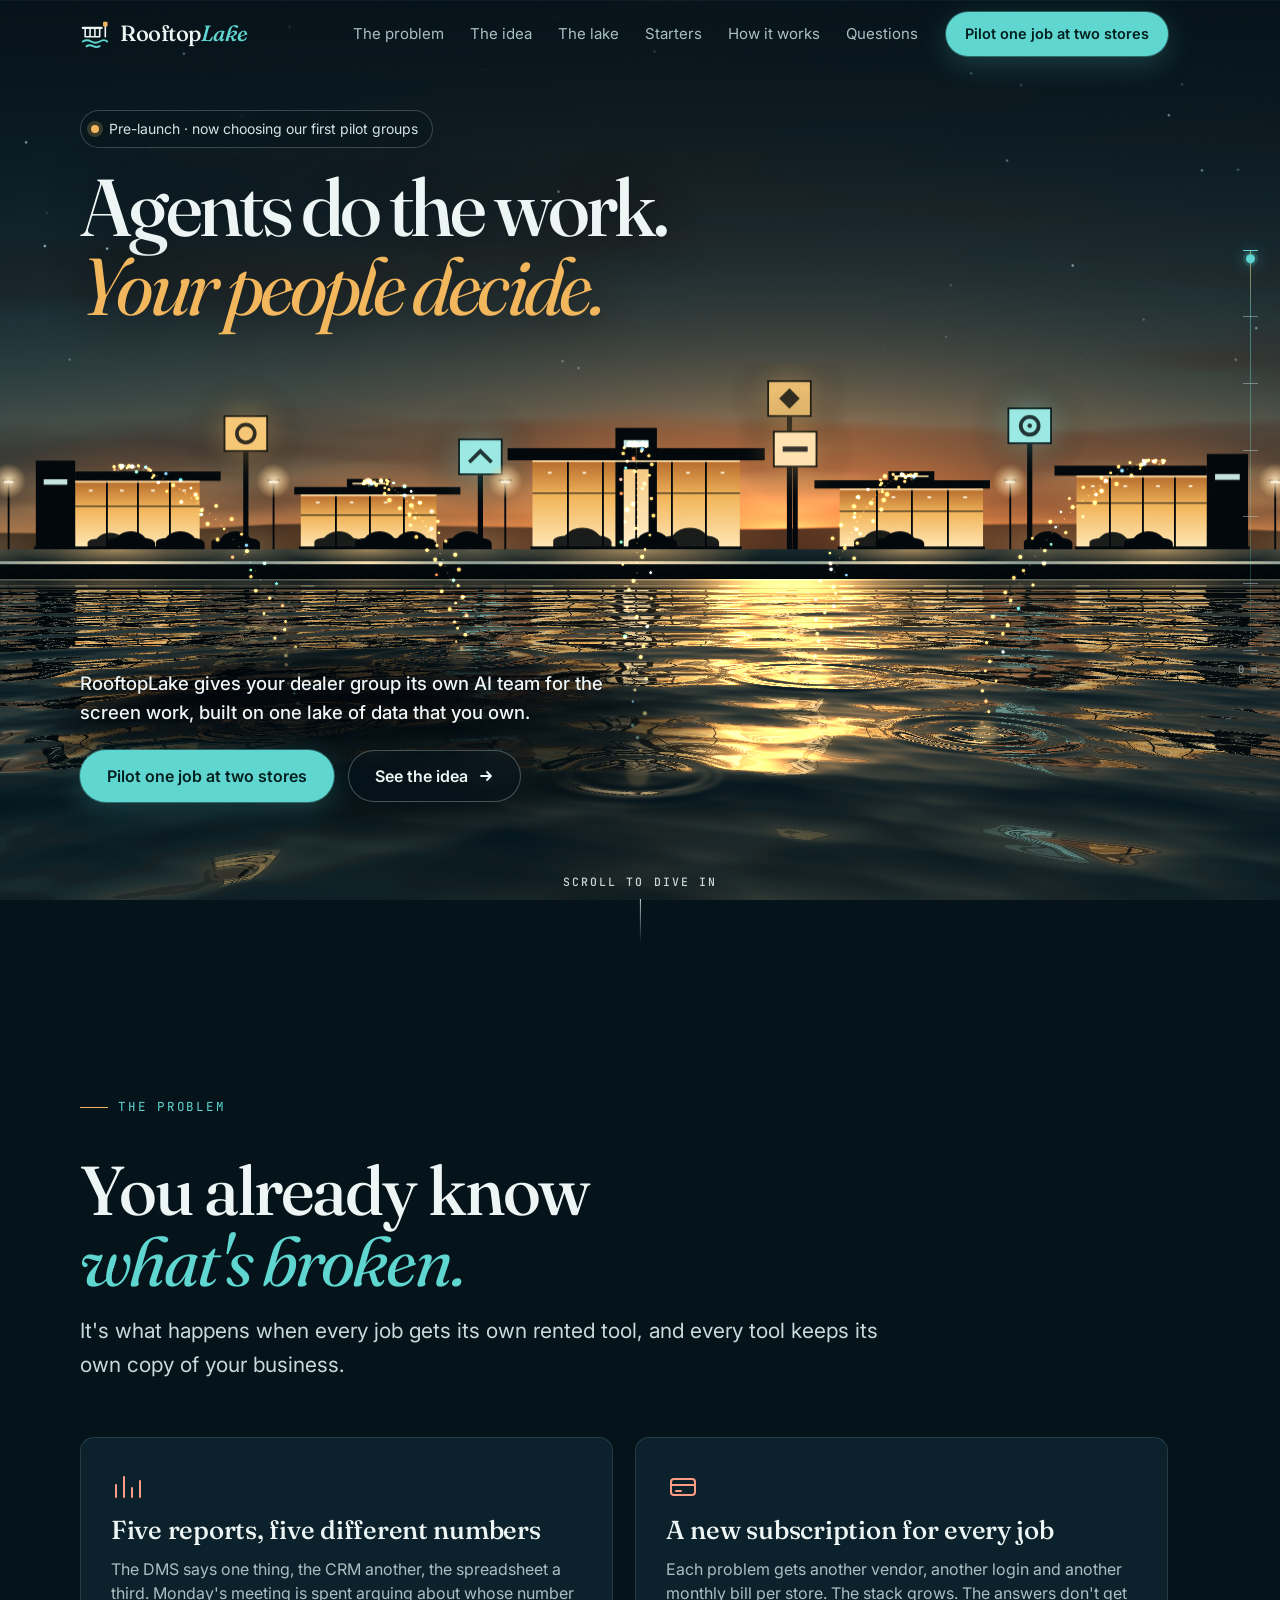
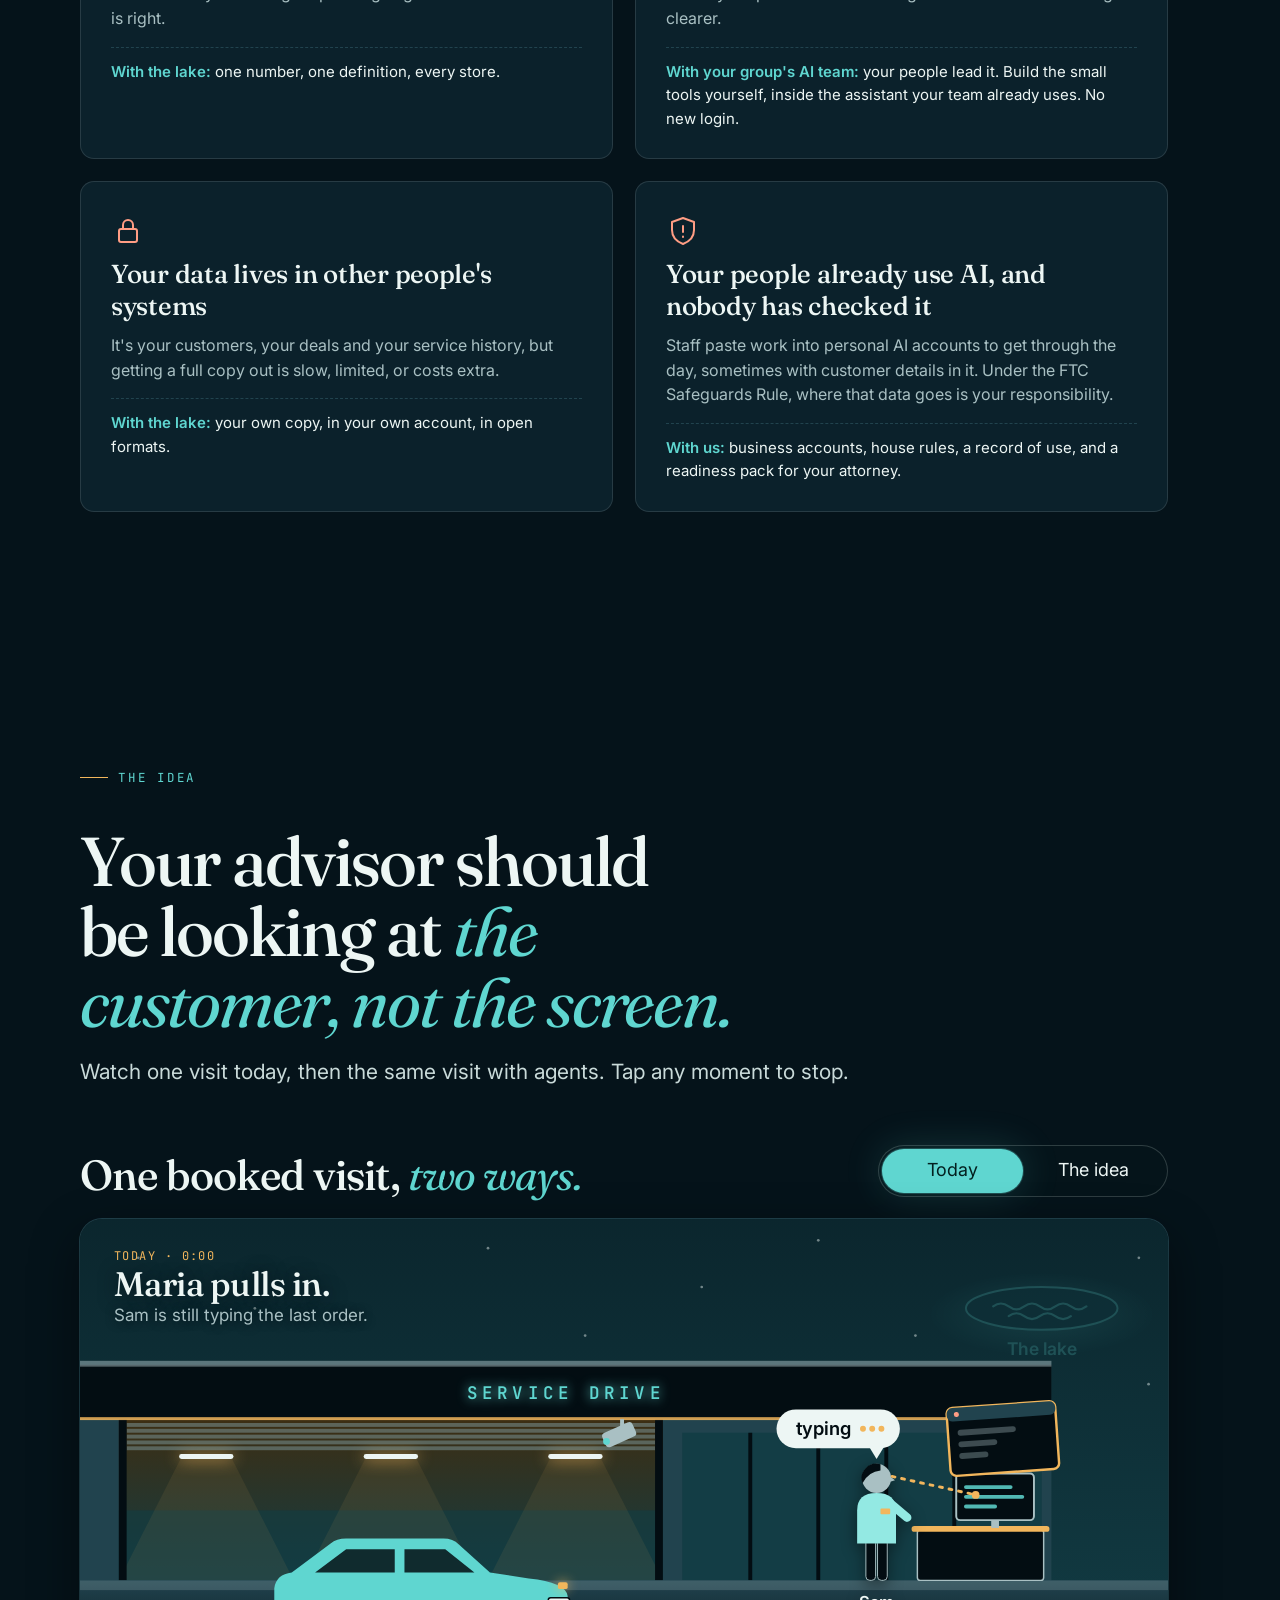
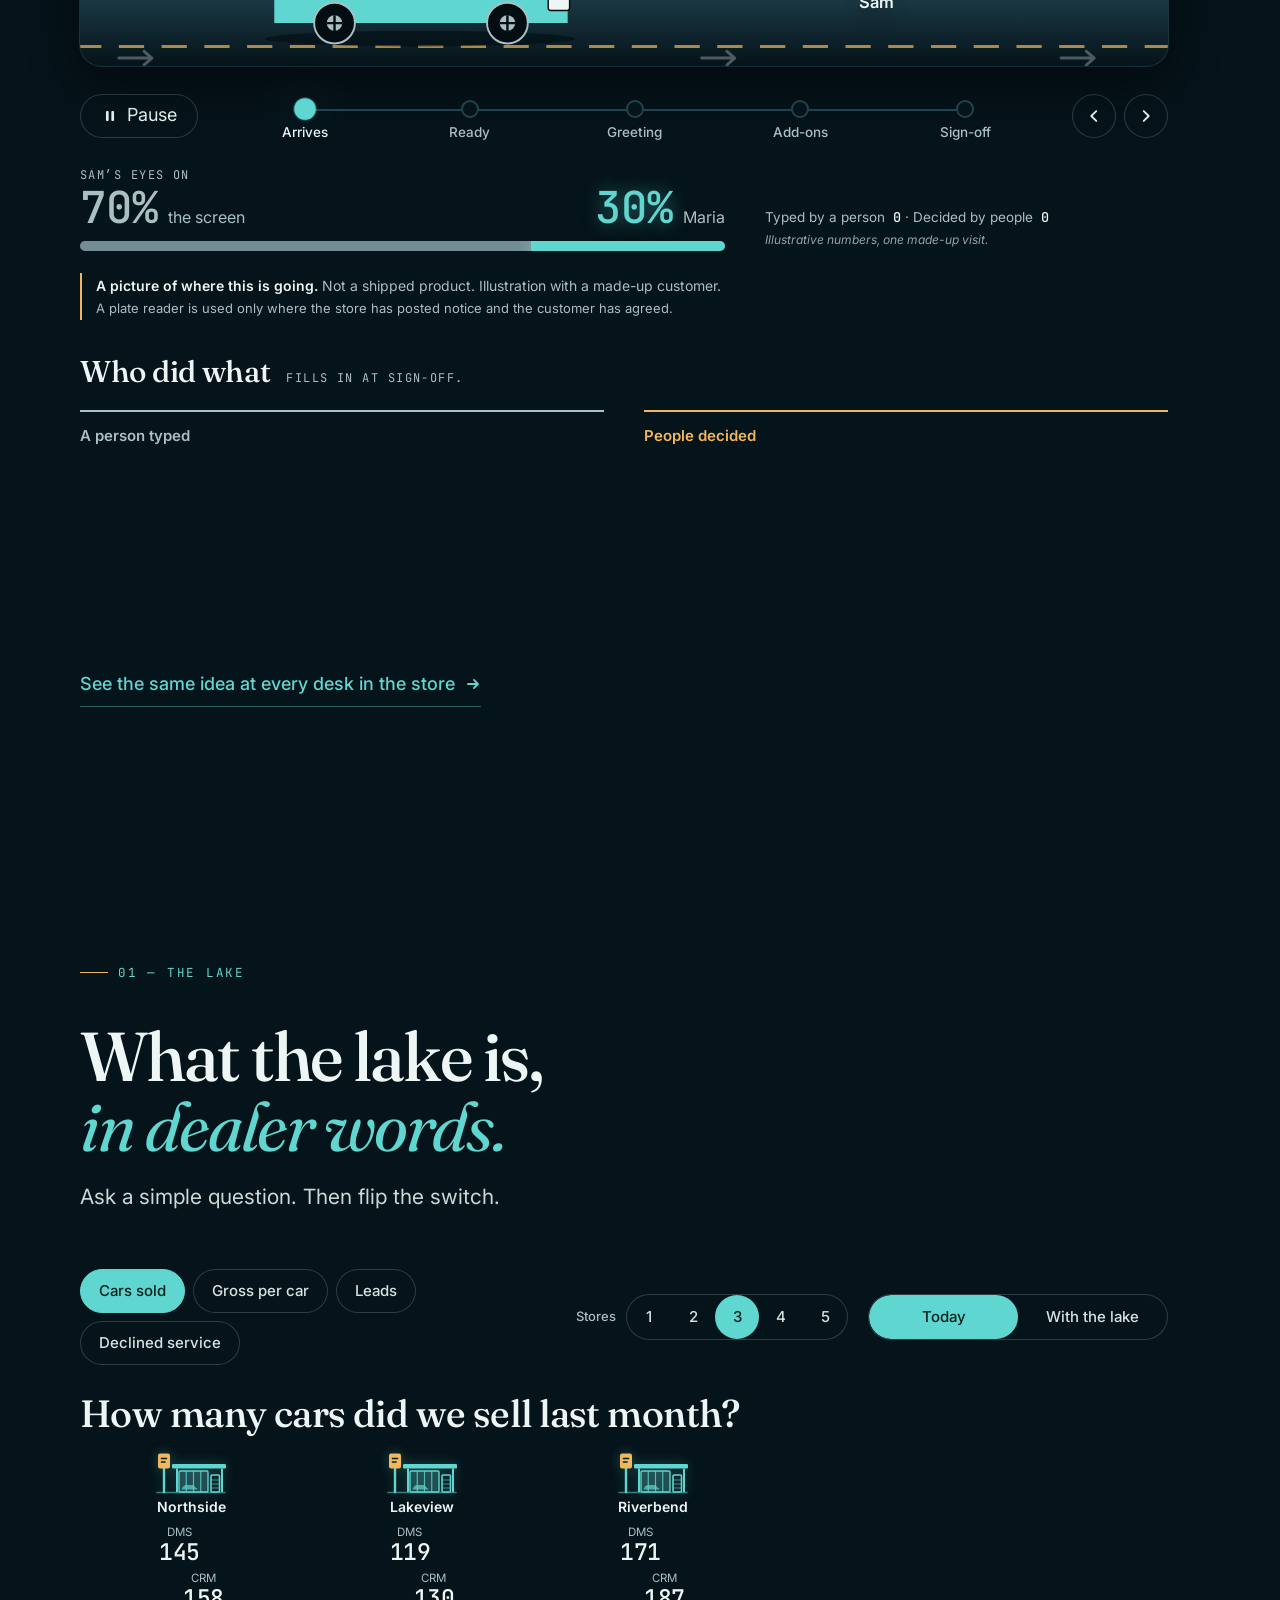
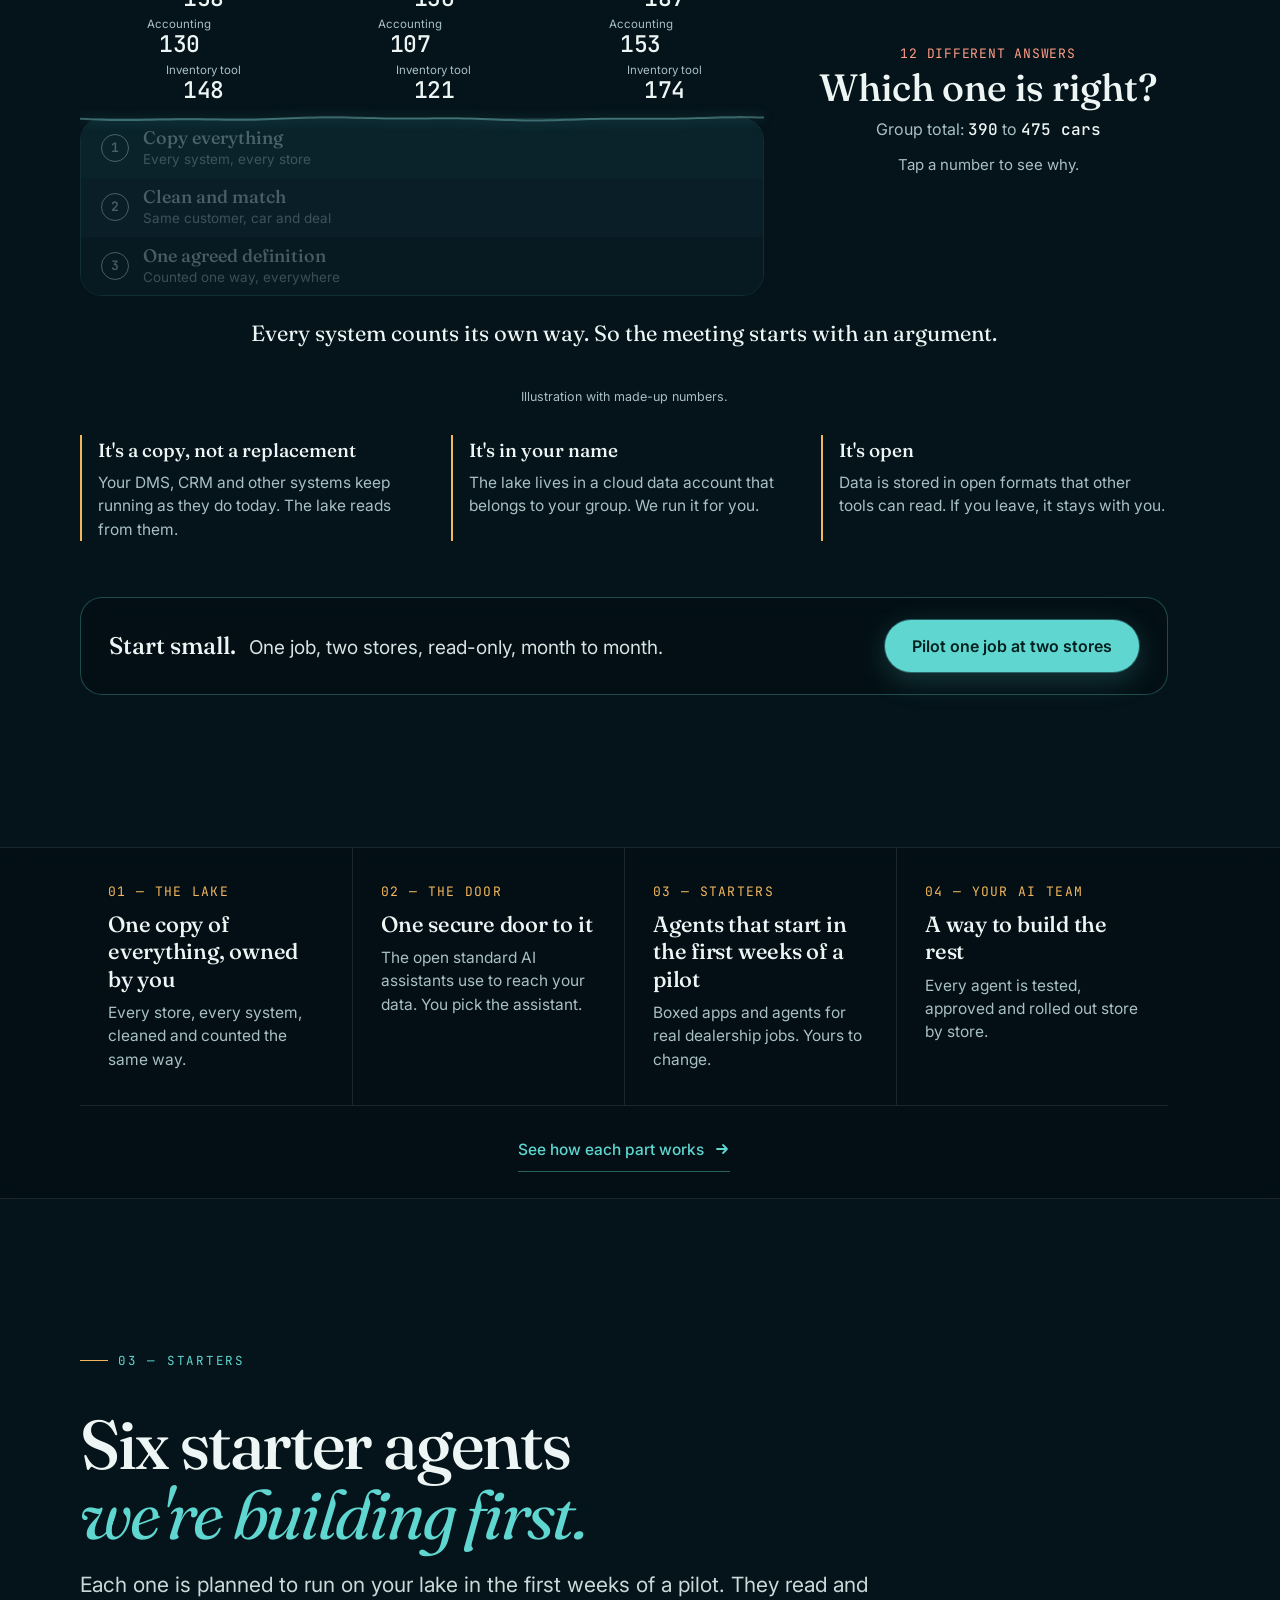
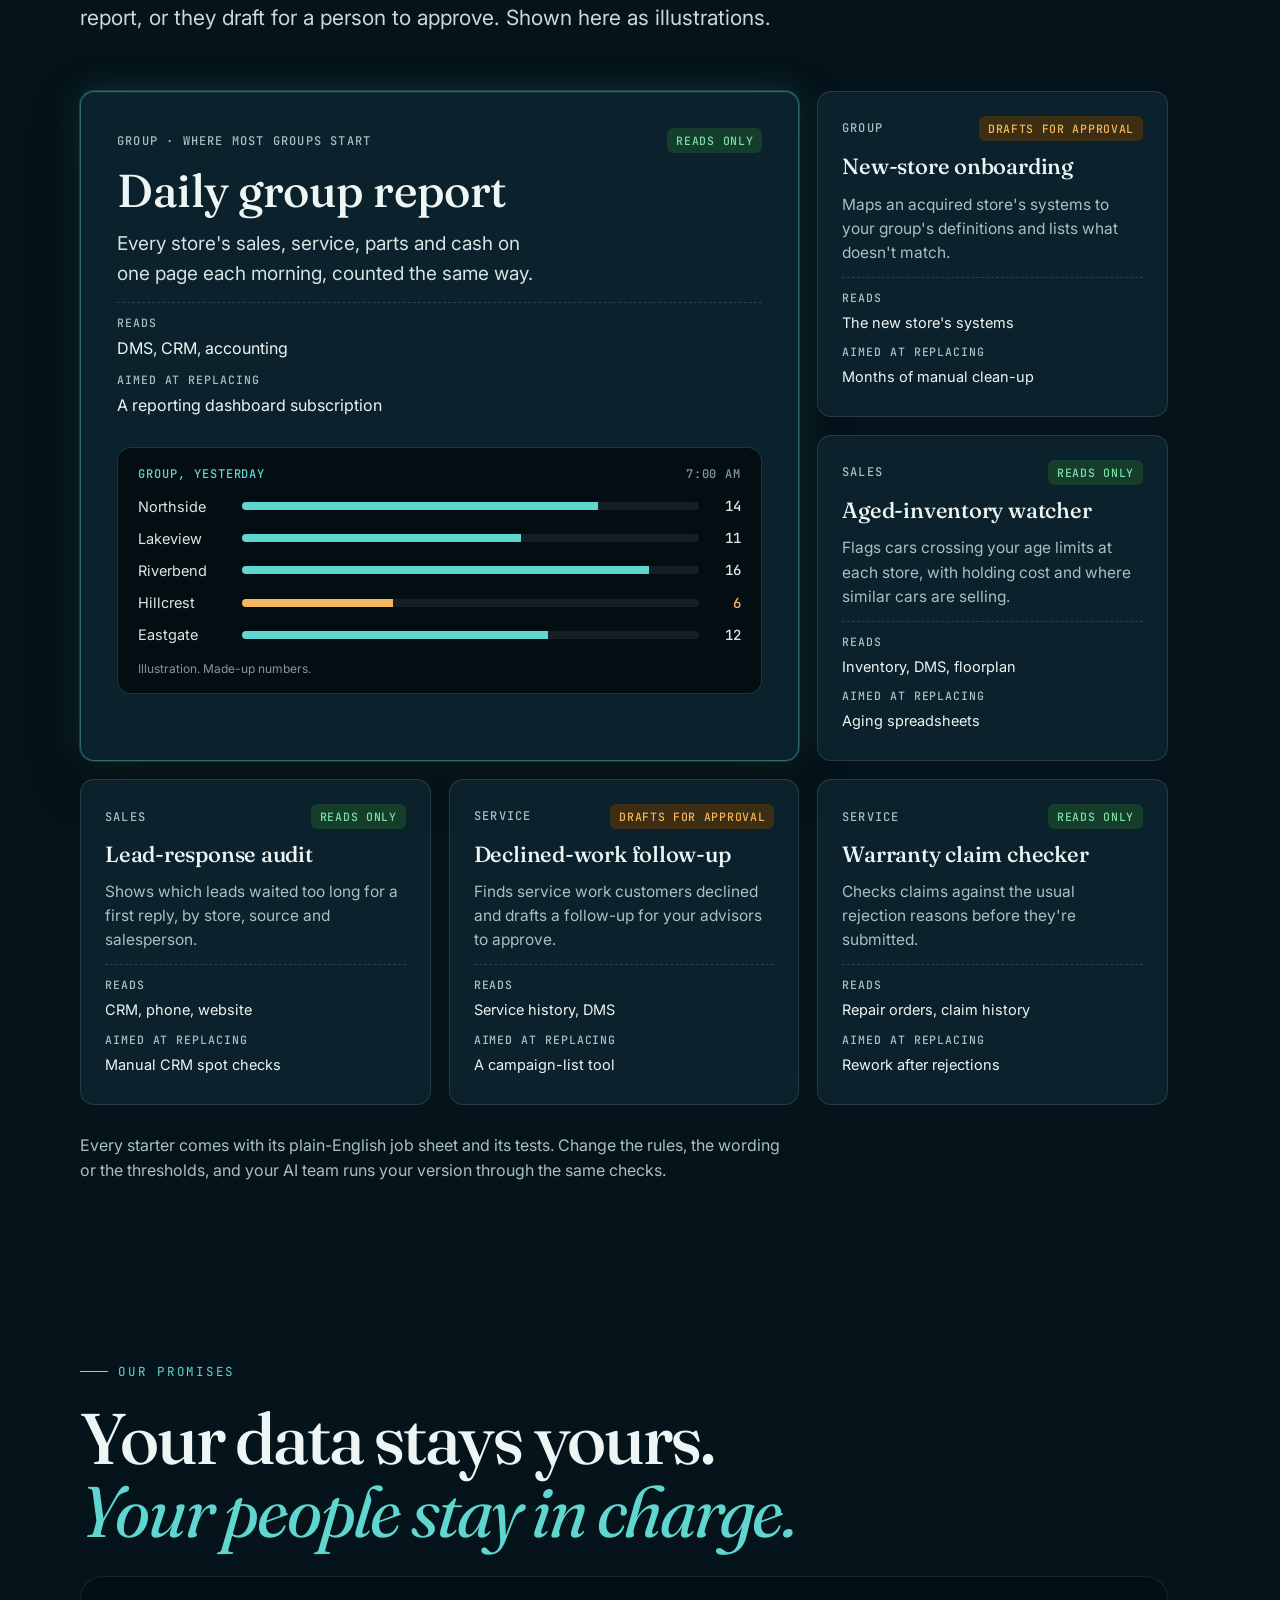
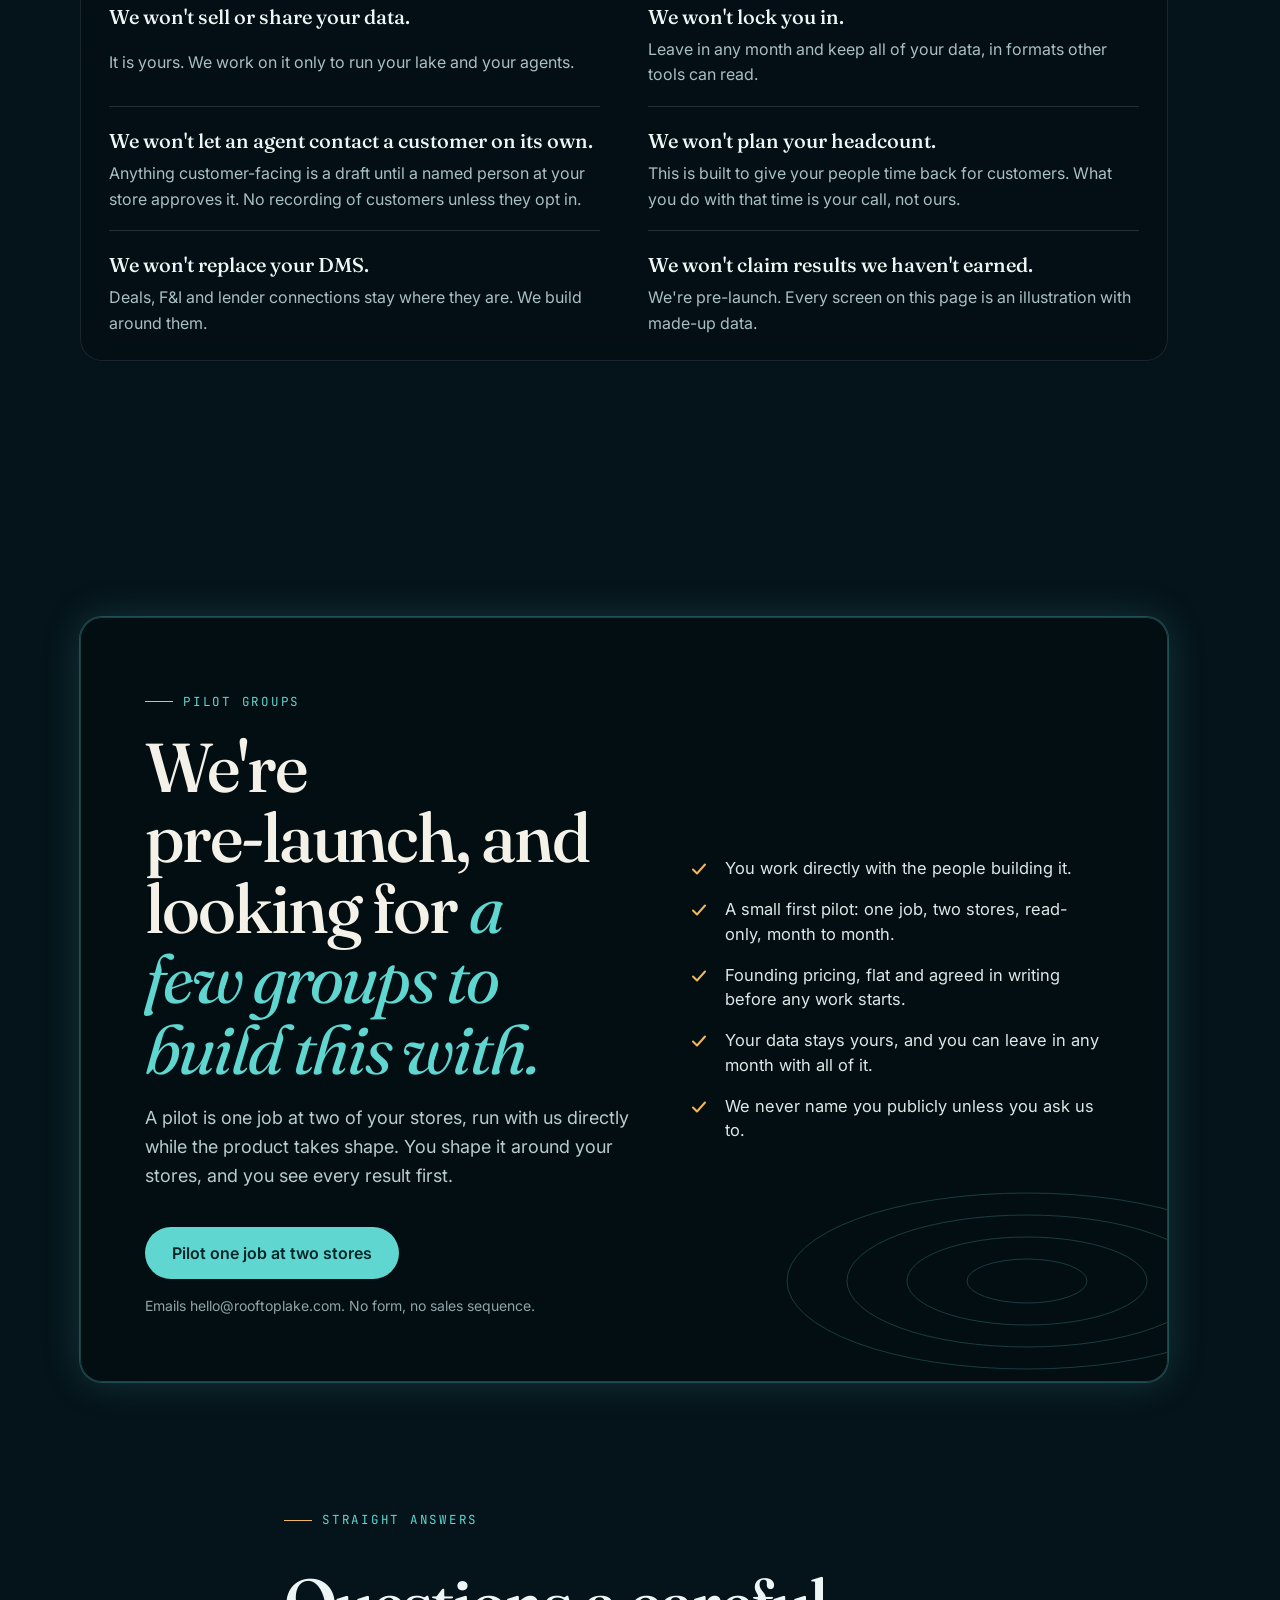
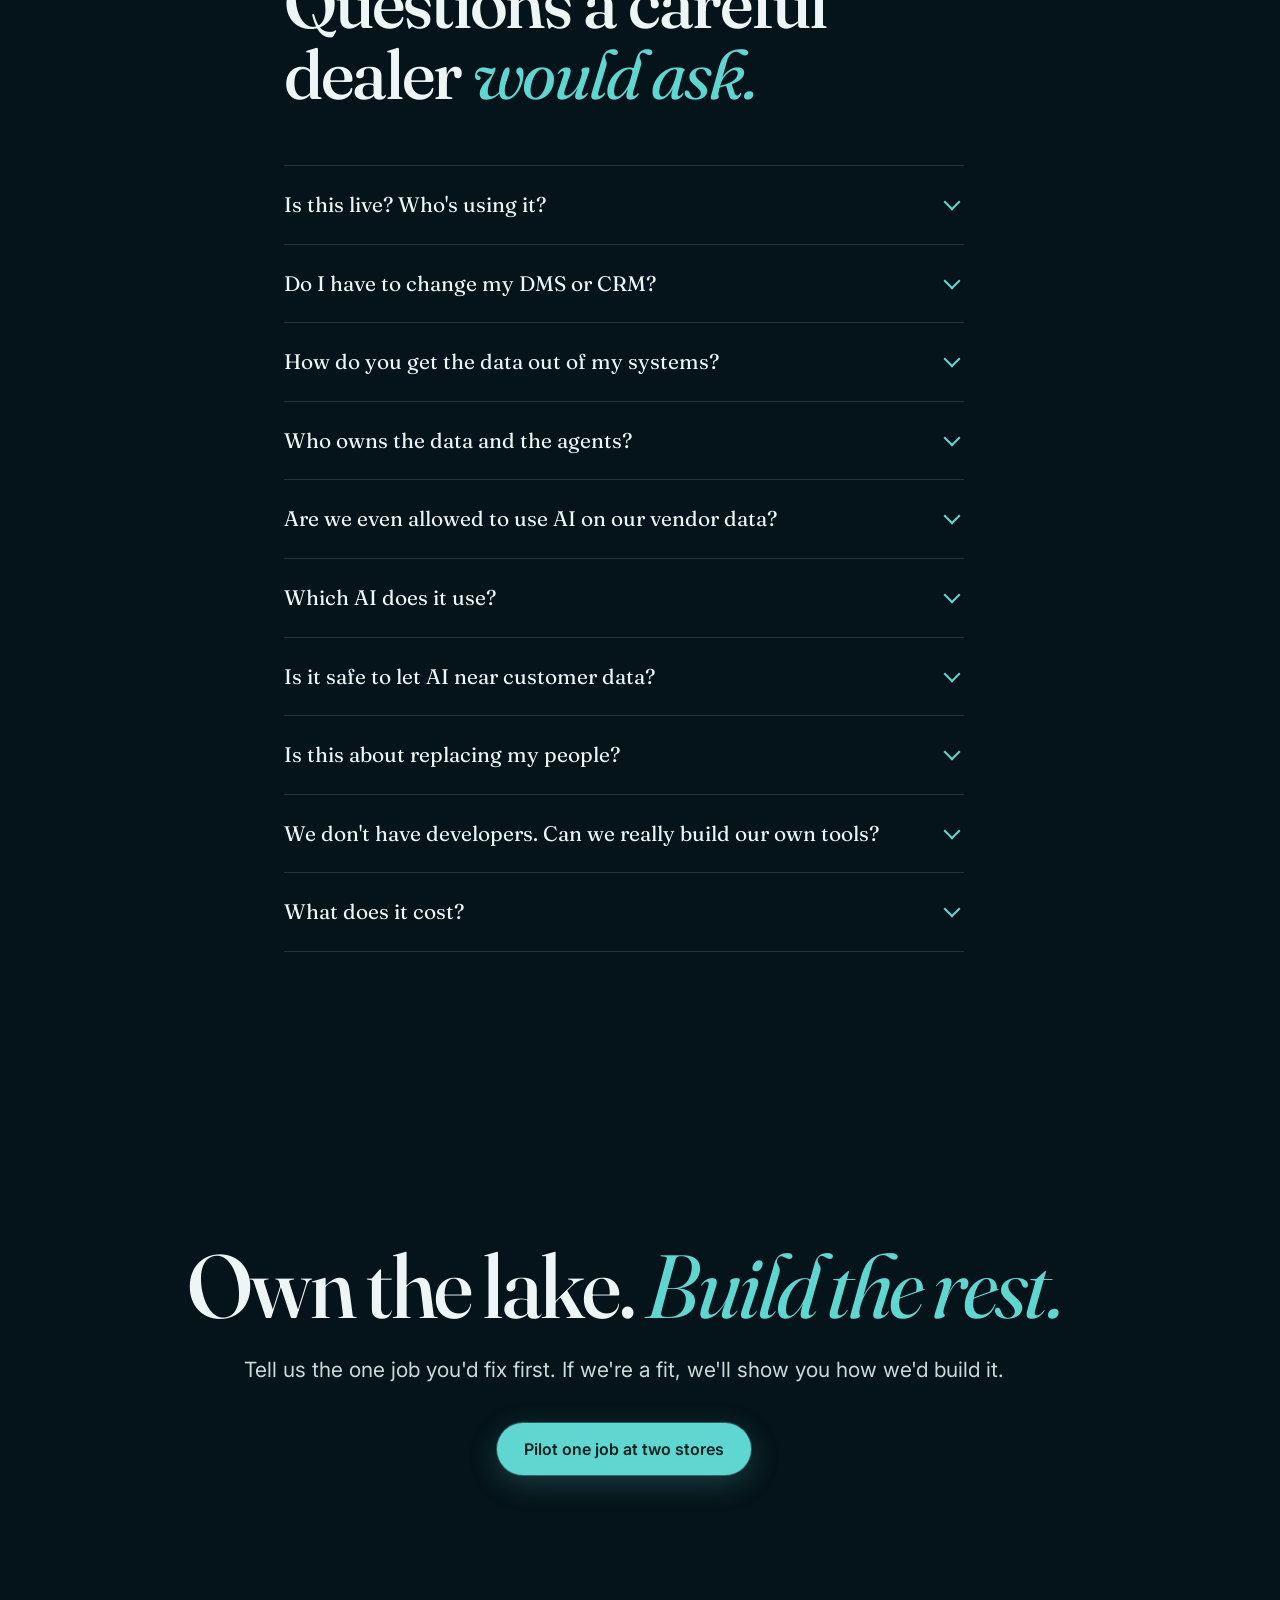
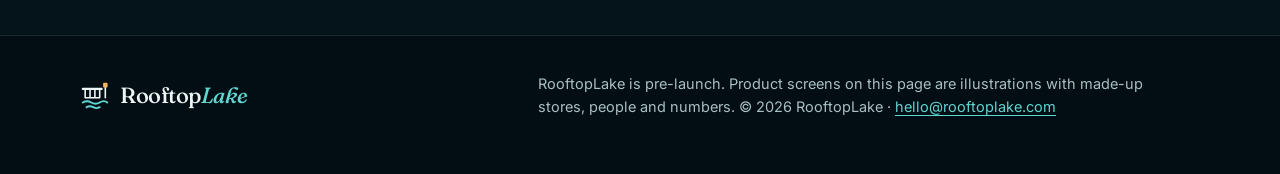
==== commit 97b1f18a: "Contact address: hello@rooftoplake.com Co-Authored-By: Claude Fable 5.2 <noreply@anthropic.com>" ====
--- a/index.html
+++ b/index.html
@@ -28,7 +28,7 @@
 <link rel="stylesheet" href="css/demo.css?v=1794560400">
 <link rel="stylesheet" href="css/lifecycle.css?v=1794560400">
 <script>document.documentElement.classList.add('js')</script>
-<script type="application/ld+json">{"@context":"https://schema.org","@type":"Organization","name":"RooftopLake","url":"https://rooftoplake.com/","email":"zach@rooftoplake.com","description":"A dealer-owned data lake, a secure door for AI assistants, and an AI team your people lead, for dealer groups."}</script>
+<script type="application/ld+json">{"@context":"https://schema.org","@type":"Organization","name":"RooftopLake","url":"https://rooftoplake.com/","email":"hello@rooftoplake.com","description":"A dealer-owned data lake, a secure door for AI assistants, and an AI team your people lead, for dealer groups."}</script>
 </head>
 <body>
 <a class="skip" href="#main">Skip to content</a>
@@ -52,7 +52,7 @@
       <a href="how-it-works.html">How it works</a>
       <a href="#faq">Questions</a>
     </nav>
-    <a class="btn btn-primary" href="mailto:zach@rooftoplake.com?subject=Pilot%20one%20job%20at%20two%20stores"><span class="lg">Pilot one job at two stores</span><span class="sm">Talk to us</span></a>
+    <a class="btn btn-primary" href="mailto:hello@rooftoplake.com?subject=Pilot%20one%20job%20at%20two%20stores"><span class="lg">Pilot one job at two stores</span><span class="sm">Talk to us</span></a>
   </div>
   <div class="progress" id="progress" aria-hidden="true"></div>
 </header>
@@ -68,7 +68,7 @@
     <div class="hero-bottom">
     <p class="lead rv" style="--i:2">RooftopLake gives your dealer group its own AI team for the screen work, built on one lake of data that you own.</p>
     <div class="cta-row rv" style="--i:3">
-      <a class="btn btn-primary" href="mailto:zach@rooftoplake.com?subject=Pilot%20one%20job%20at%20two%20stores">Pilot one job at two stores</a>
+      <a class="btn btn-primary" href="mailto:hello@rooftoplake.com?subject=Pilot%20one%20job%20at%20two%20stores">Pilot one job at two stores</a>
       <a class="btn btn-ghost" href="#idea">See the idea <svg aria-hidden="true"><use href="#i-arrow"/></svg></a>
     </div>
     
@@ -143,7 +143,7 @@
       <div class="rv" style="--i:1"><b>It's in your name</b><span>The lake lives in a cloud data account that belongs to your group. We run it for you.</span></div>
       <div class="rv" style="--i:2"><b>It's open</b><span>Data is stored in open formats that other tools can read. If you leave, it stays with you.</span></div>
     </div>
-    <div class="pilot rv"><p><b>Start small.</b> One job, two stores, read-only, month to month.</p><a class="btn btn-primary" href="mailto:zach@rooftoplake.com?subject=Pilot%20one%20job%20at%20two%20stores">Pilot one job at two stores</a></div>
+    <div class="pilot rv"><p><b>Start small.</b> One job, two stores, read-only, month to month.</p><a class="btn btn-primary" href="mailto:hello@rooftoplake.com?subject=Pilot%20one%20job%20at%20two%20stores">Pilot one job at two stores</a></div>
   </div>
 </section>
 
@@ -210,8 +210,8 @@
         <span class="eyebrow">Pilot groups</span>
         <h2>We're pre&#8209;launch, and looking for <em>a few groups to build this with.</em></h2>
         <p style="margin-top:20px">A pilot is one job at two of your stores, run with us directly while the product takes shape. You shape it around your stores, and you see every result first.</p>
-        <div class="cta-row"><a class="btn btn-primary" href="mailto:zach@rooftoplake.com?subject=Pilot%20one%20job%20at%20two%20stores">Pilot one job at two stores</a></div>
-        <p class="fine">Emails zach@rooftoplake.com. No form, no sales sequence.</p>
+        <div class="cta-row"><a class="btn btn-primary" href="mailto:hello@rooftoplake.com?subject=Pilot%20one%20job%20at%20two%20stores">Pilot one job at two stores</a></div>
+        <p class="fine">Emails hello@rooftoplake.com. No form, no sales sequence.</p>
       </div>
       <ul>
         <li><svg aria-hidden="true"><use href="#i-check"/></svg>You work directly with the people building it.</li>
@@ -250,7 +250,7 @@
   <div class="wrap">
     <h2 class="rv">Own the lake. <em>Build the rest.</em></h2>
     <p class="lead rv">Tell us the one job you'd fix first. If we're a fit, we'll show you how we'd build it.</p>
-    <div class="cta-row rv"><a class="btn btn-primary" href="mailto:zach@rooftoplake.com?subject=Pilot%20one%20job%20at%20two%20stores">Pilot one job at two stores</a></div>
+    <div class="cta-row rv"><a class="btn btn-primary" href="mailto:hello@rooftoplake.com?subject=Pilot%20one%20job%20at%20two%20stores">Pilot one job at two stores</a></div>
   </div>
 </section>
 
@@ -259,7 +259,7 @@
 <footer>
   <div class="wrap">
     <a class="mark" href="#top" aria-label="RooftopLake home"><svg aria-hidden="true"><use href="#i-mark"/></svg><span>Rooftop<b>Lake</b></span></a>
-    <p>RooftopLake is pre-launch. Product screens on this page are illustrations with made-up stores, people and numbers. © 2026 RooftopLake · <a href="mailto:zach@rooftoplake.com">zach@rooftoplake.com</a></p>
+    <p>RooftopLake is pre-launch. Product screens on this page are illustrations with made-up stores, people and numbers. © 2026 RooftopLake · <a href="mailto:hello@rooftoplake.com">hello@rooftoplake.com</a></p>
   </div>
 </footer>
 
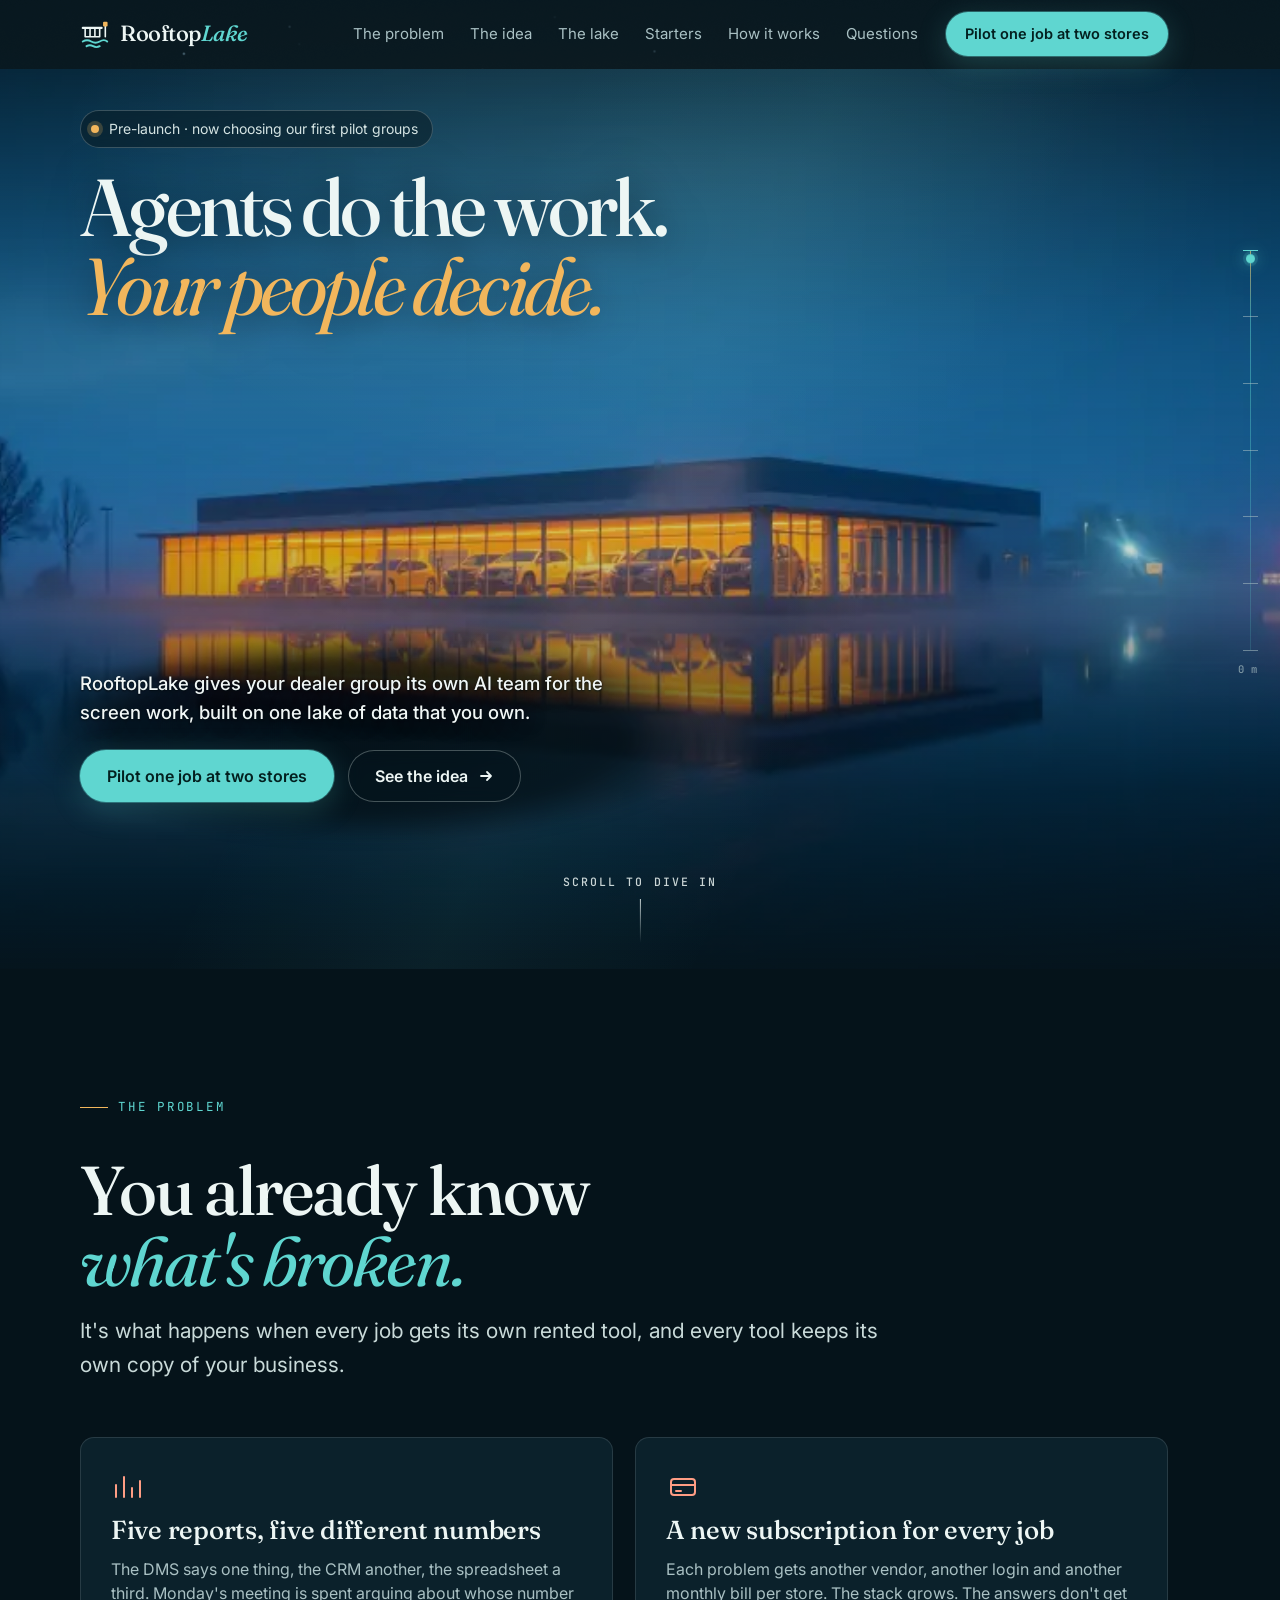
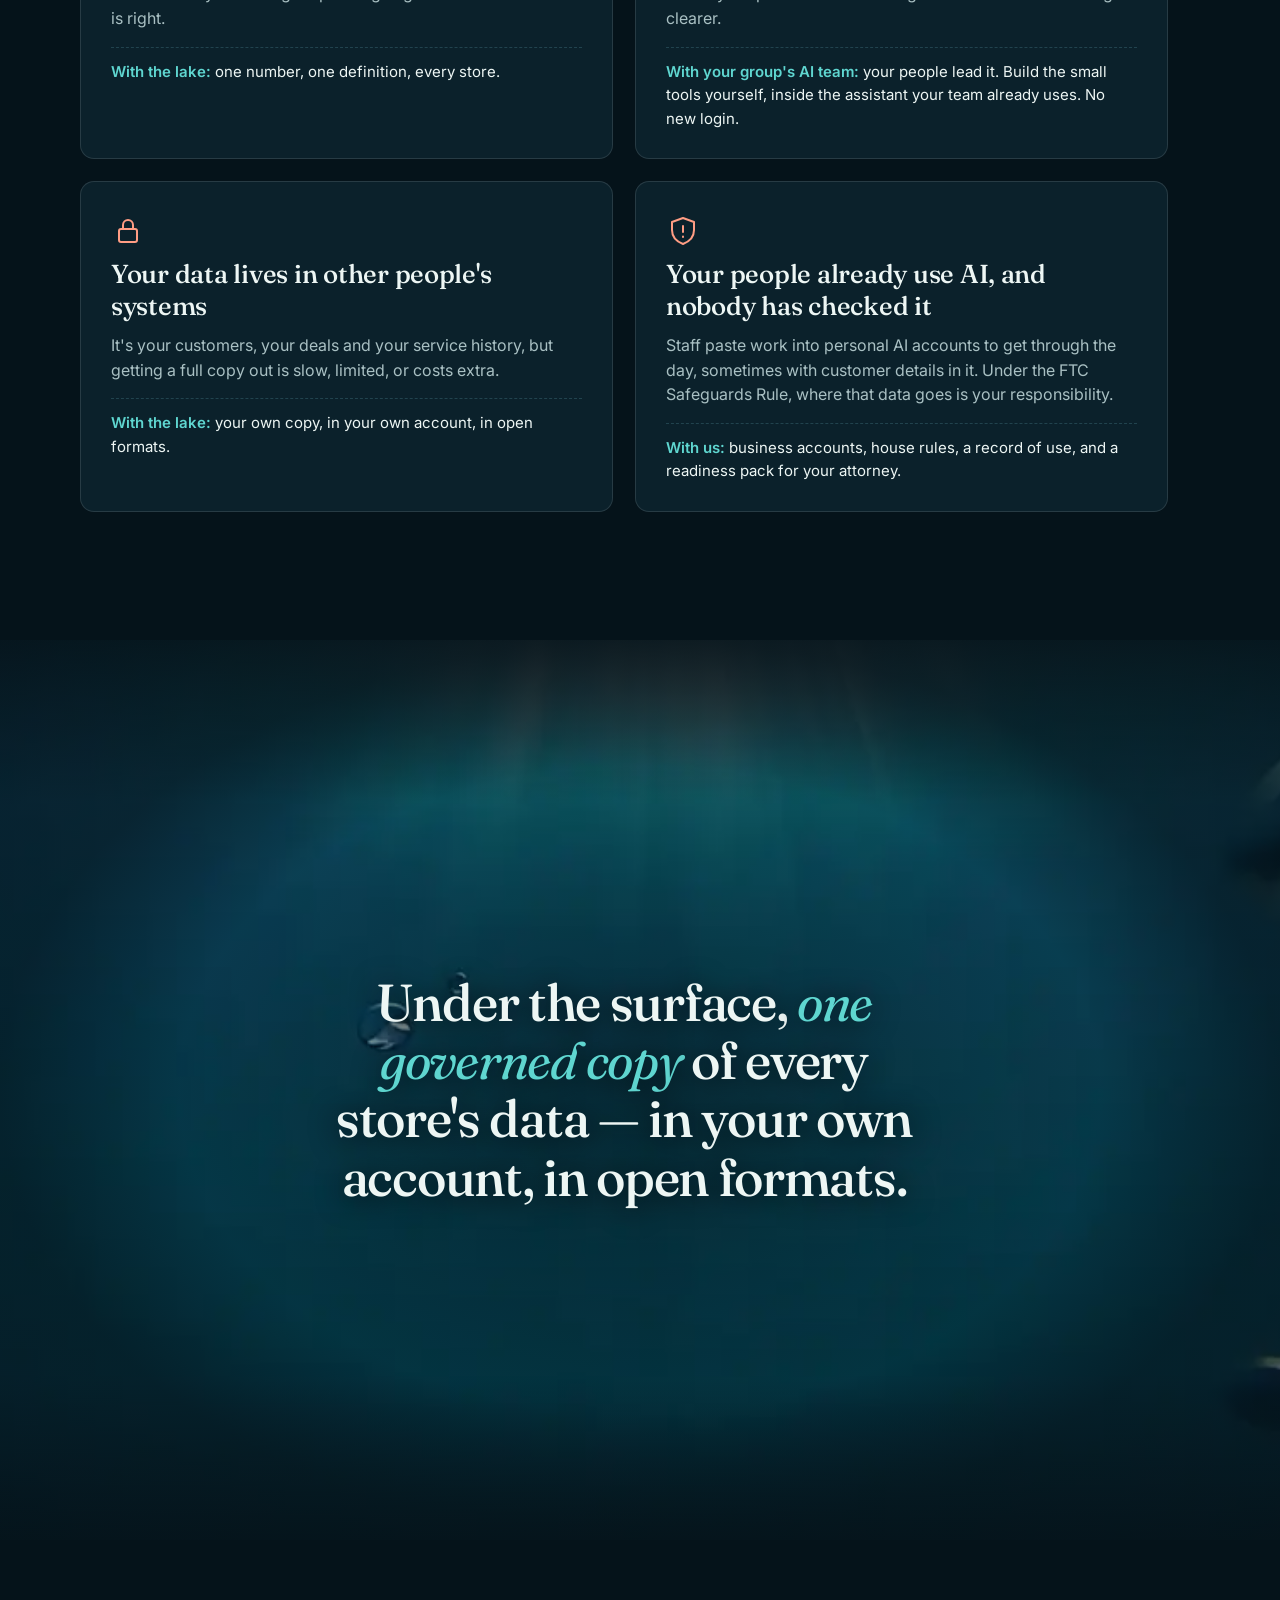
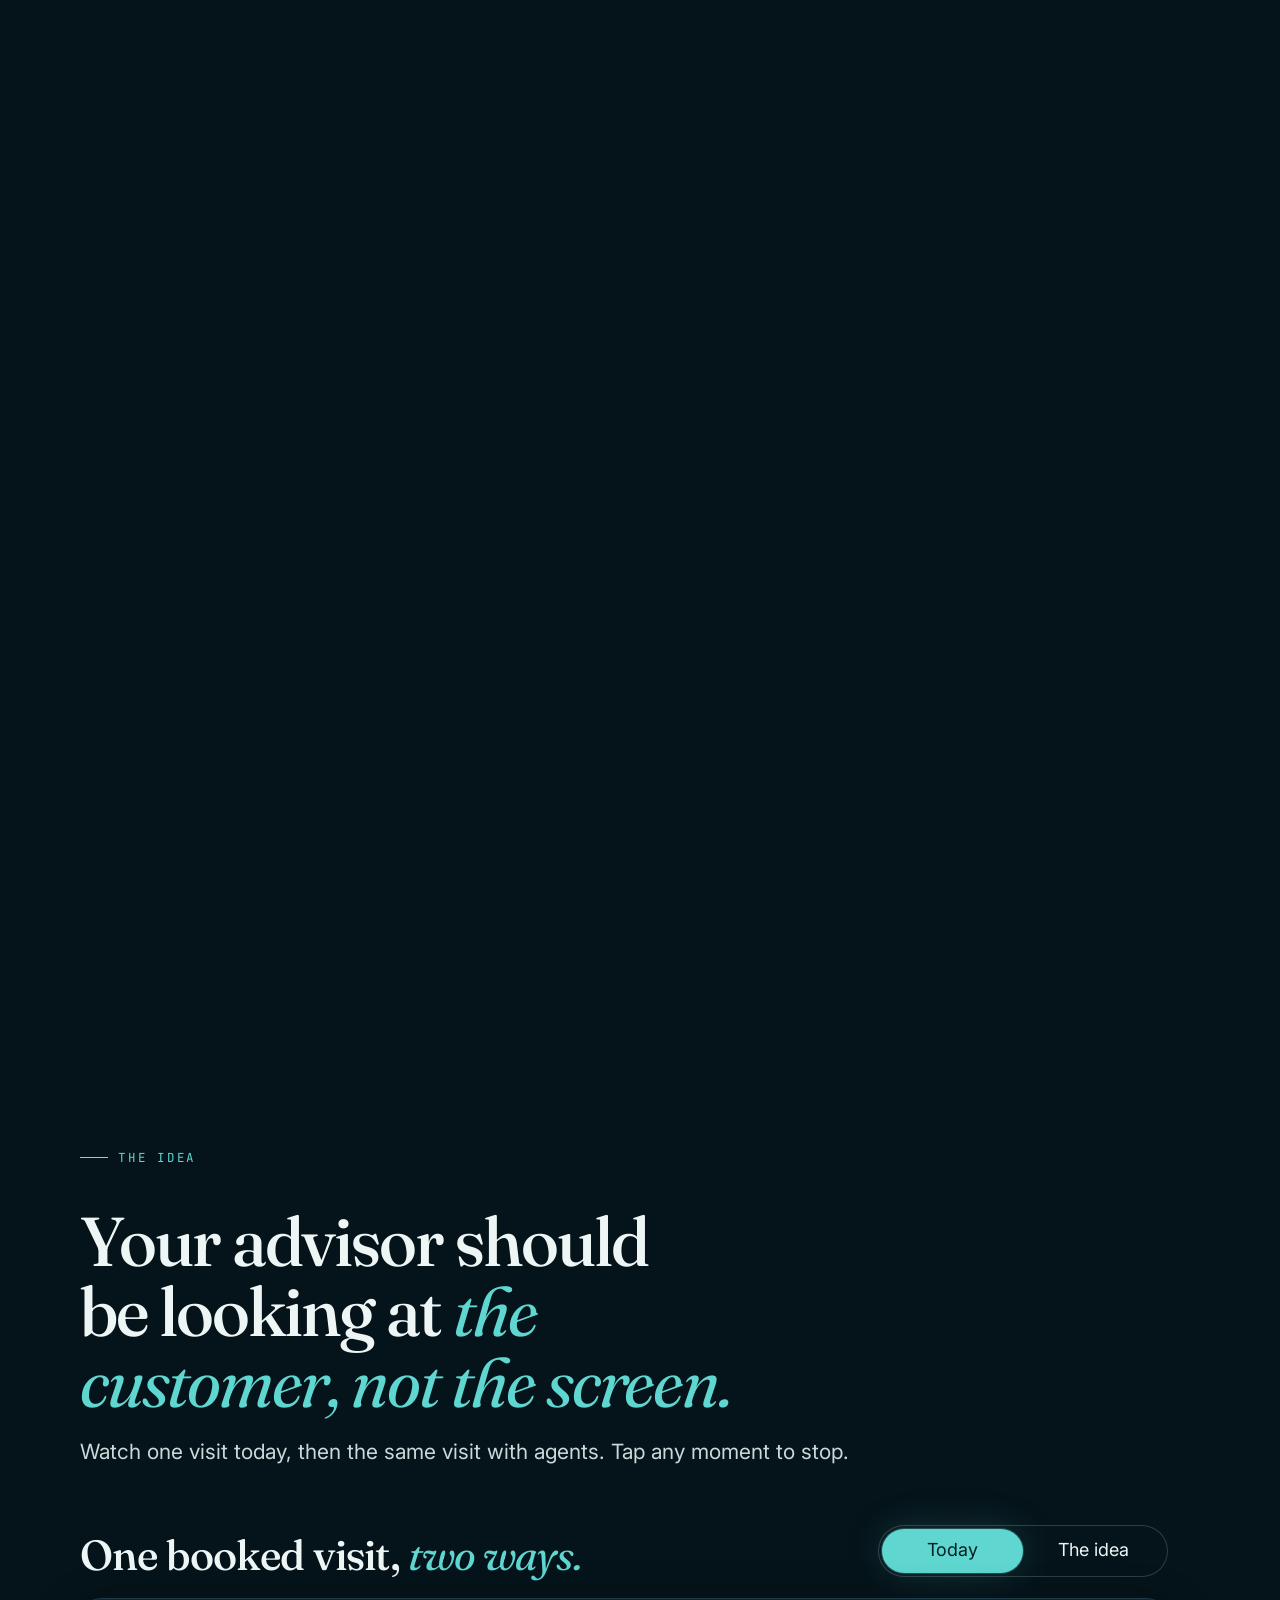
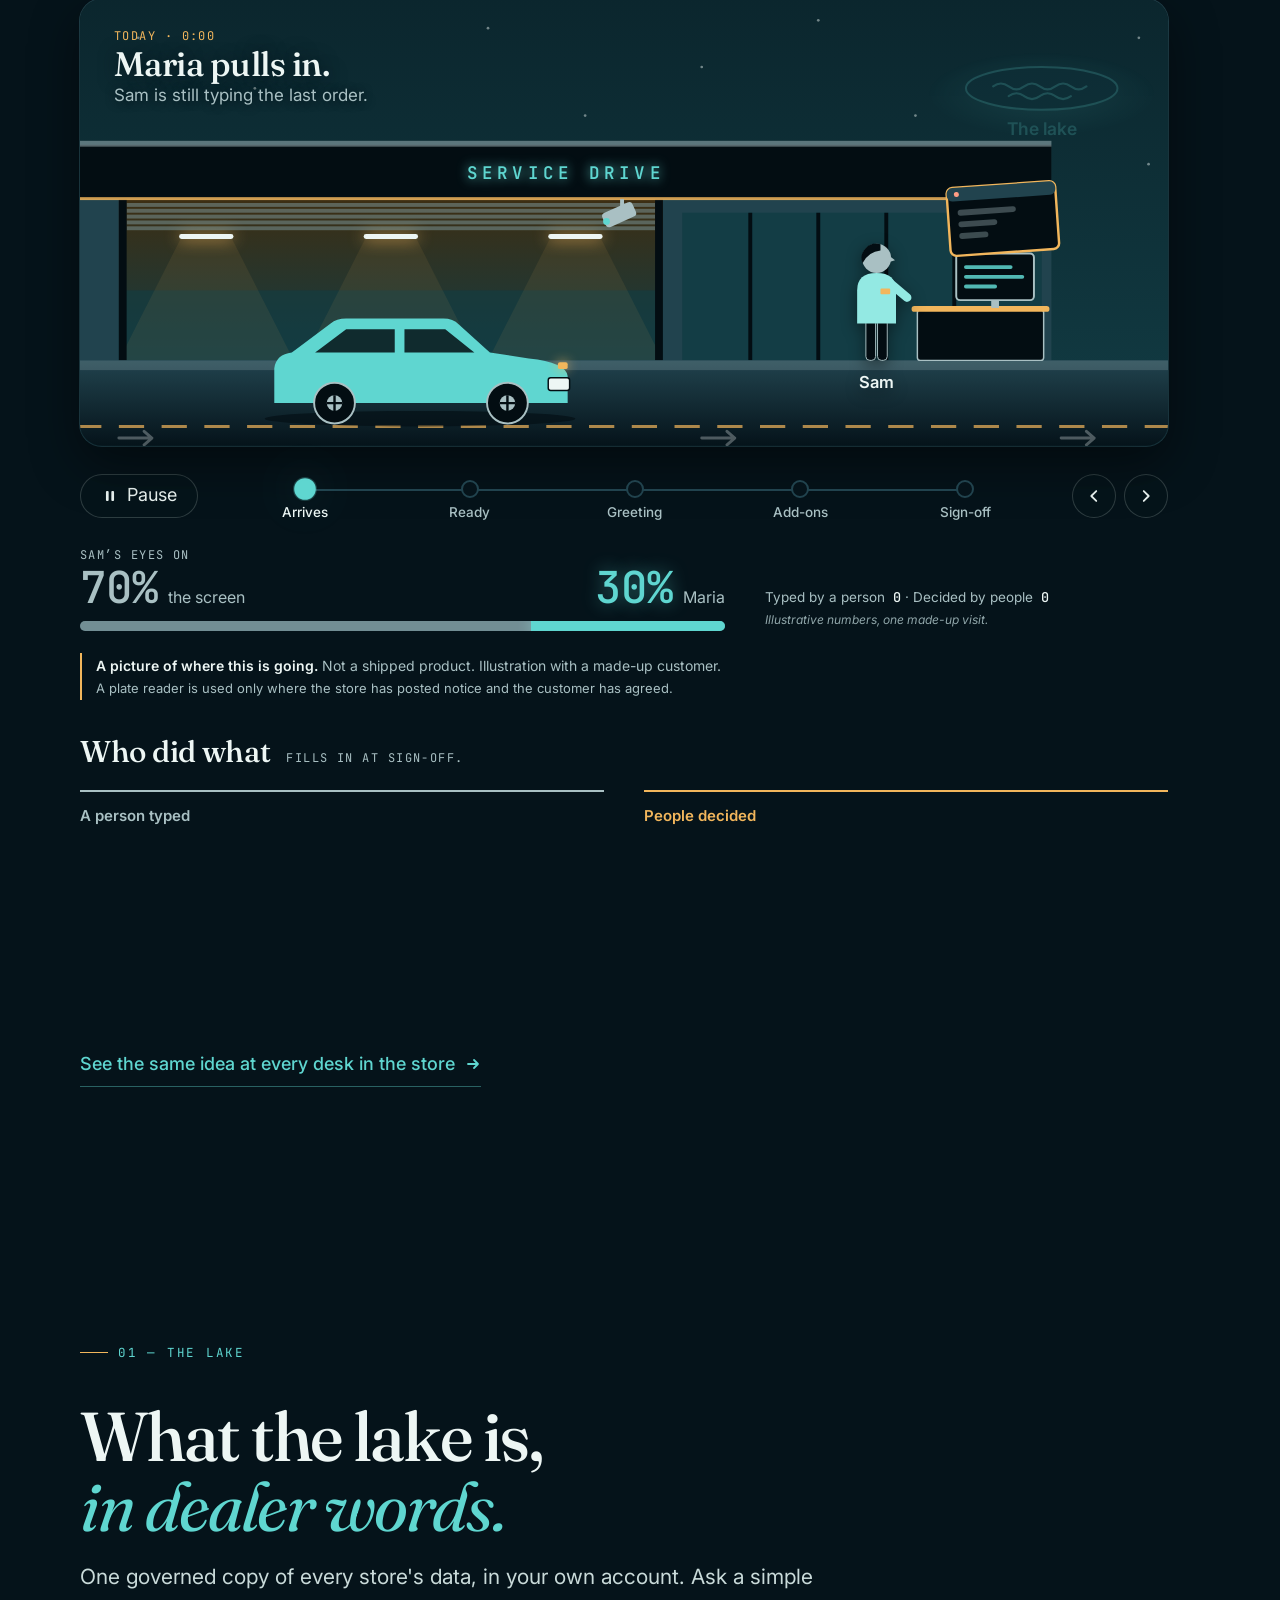
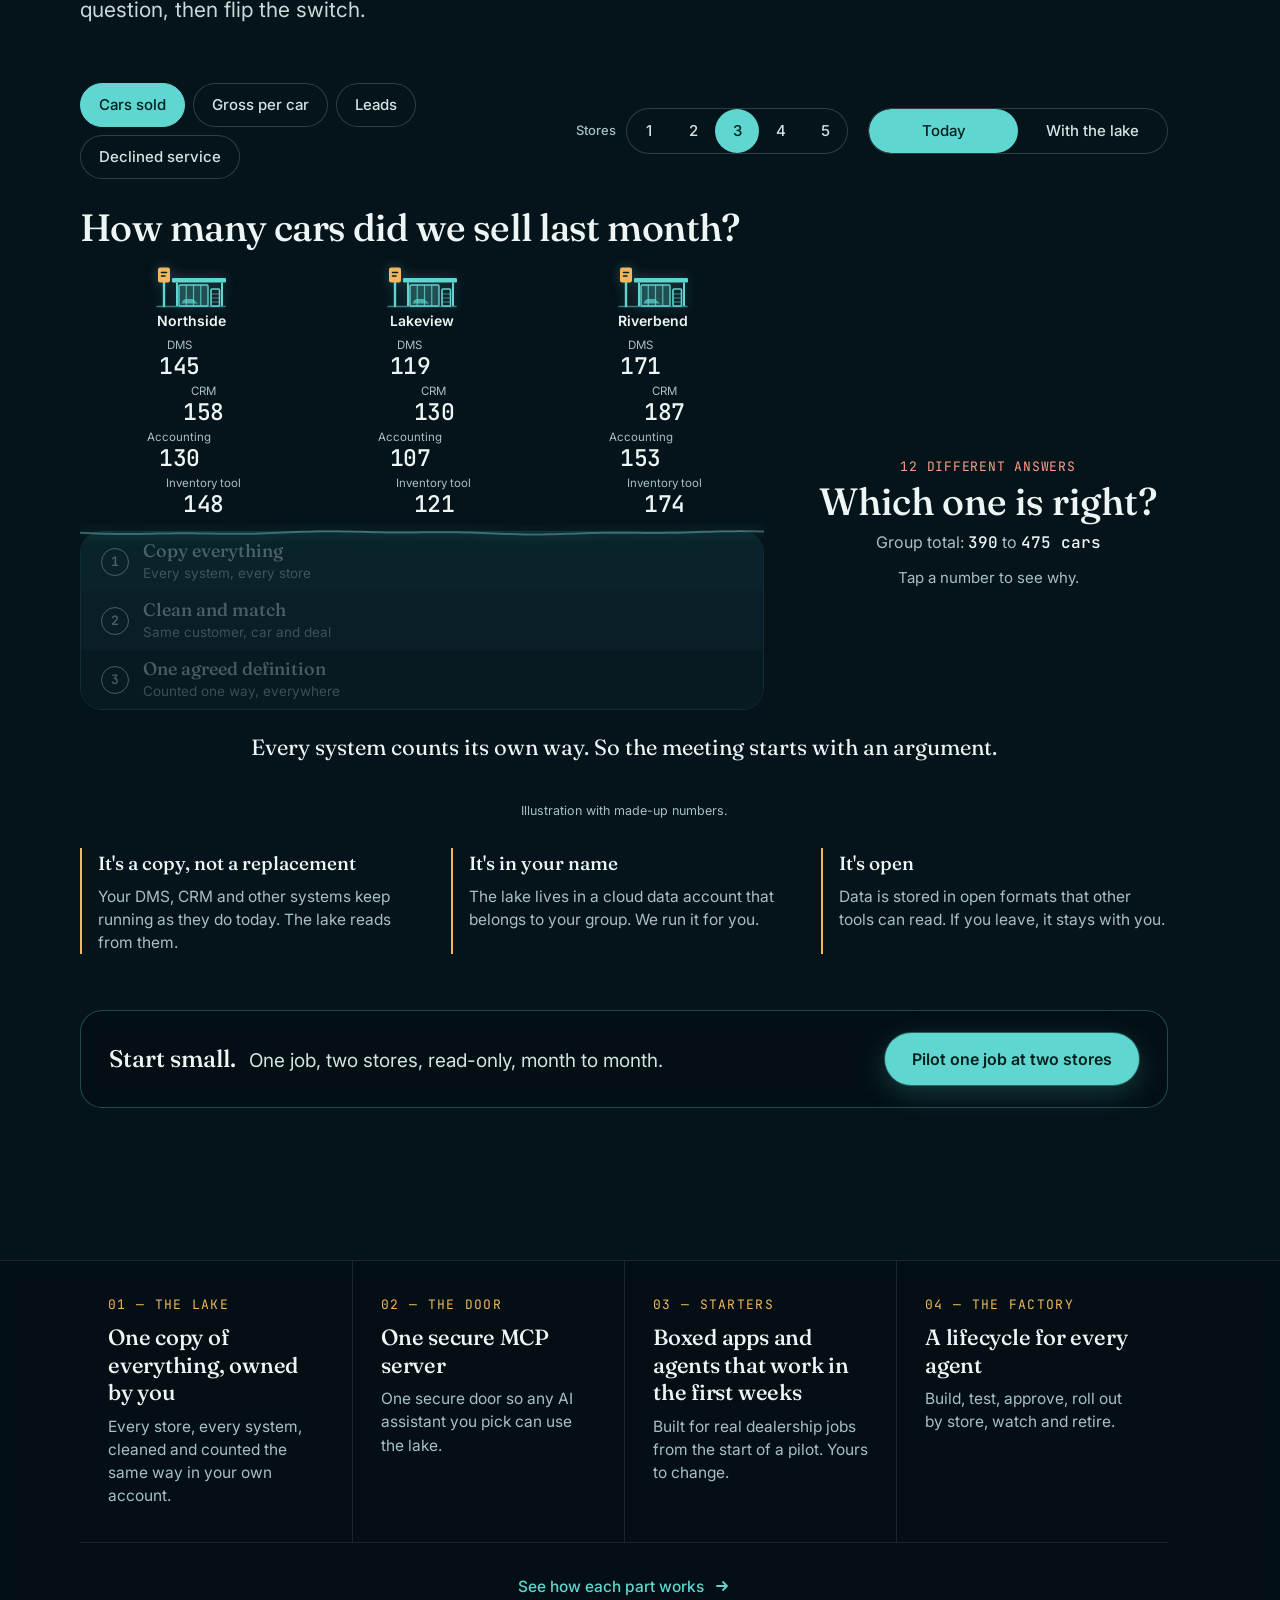
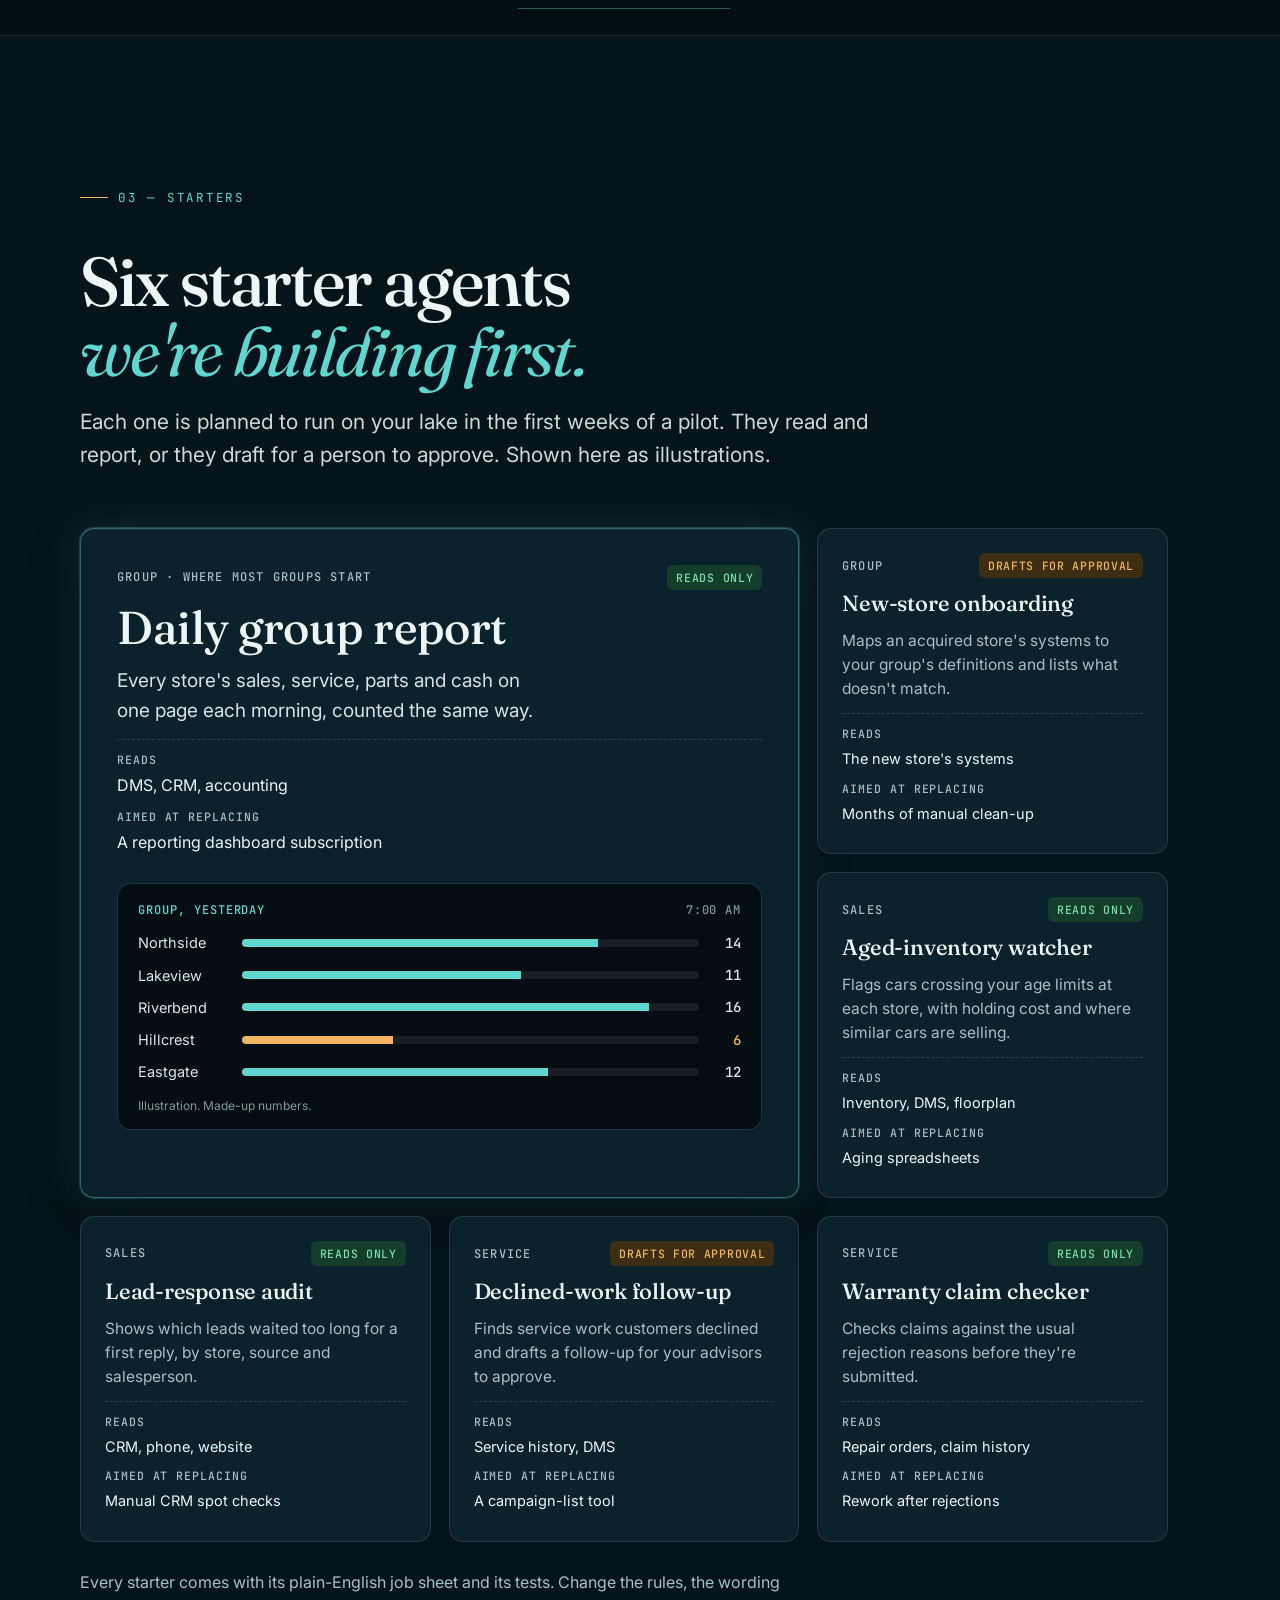
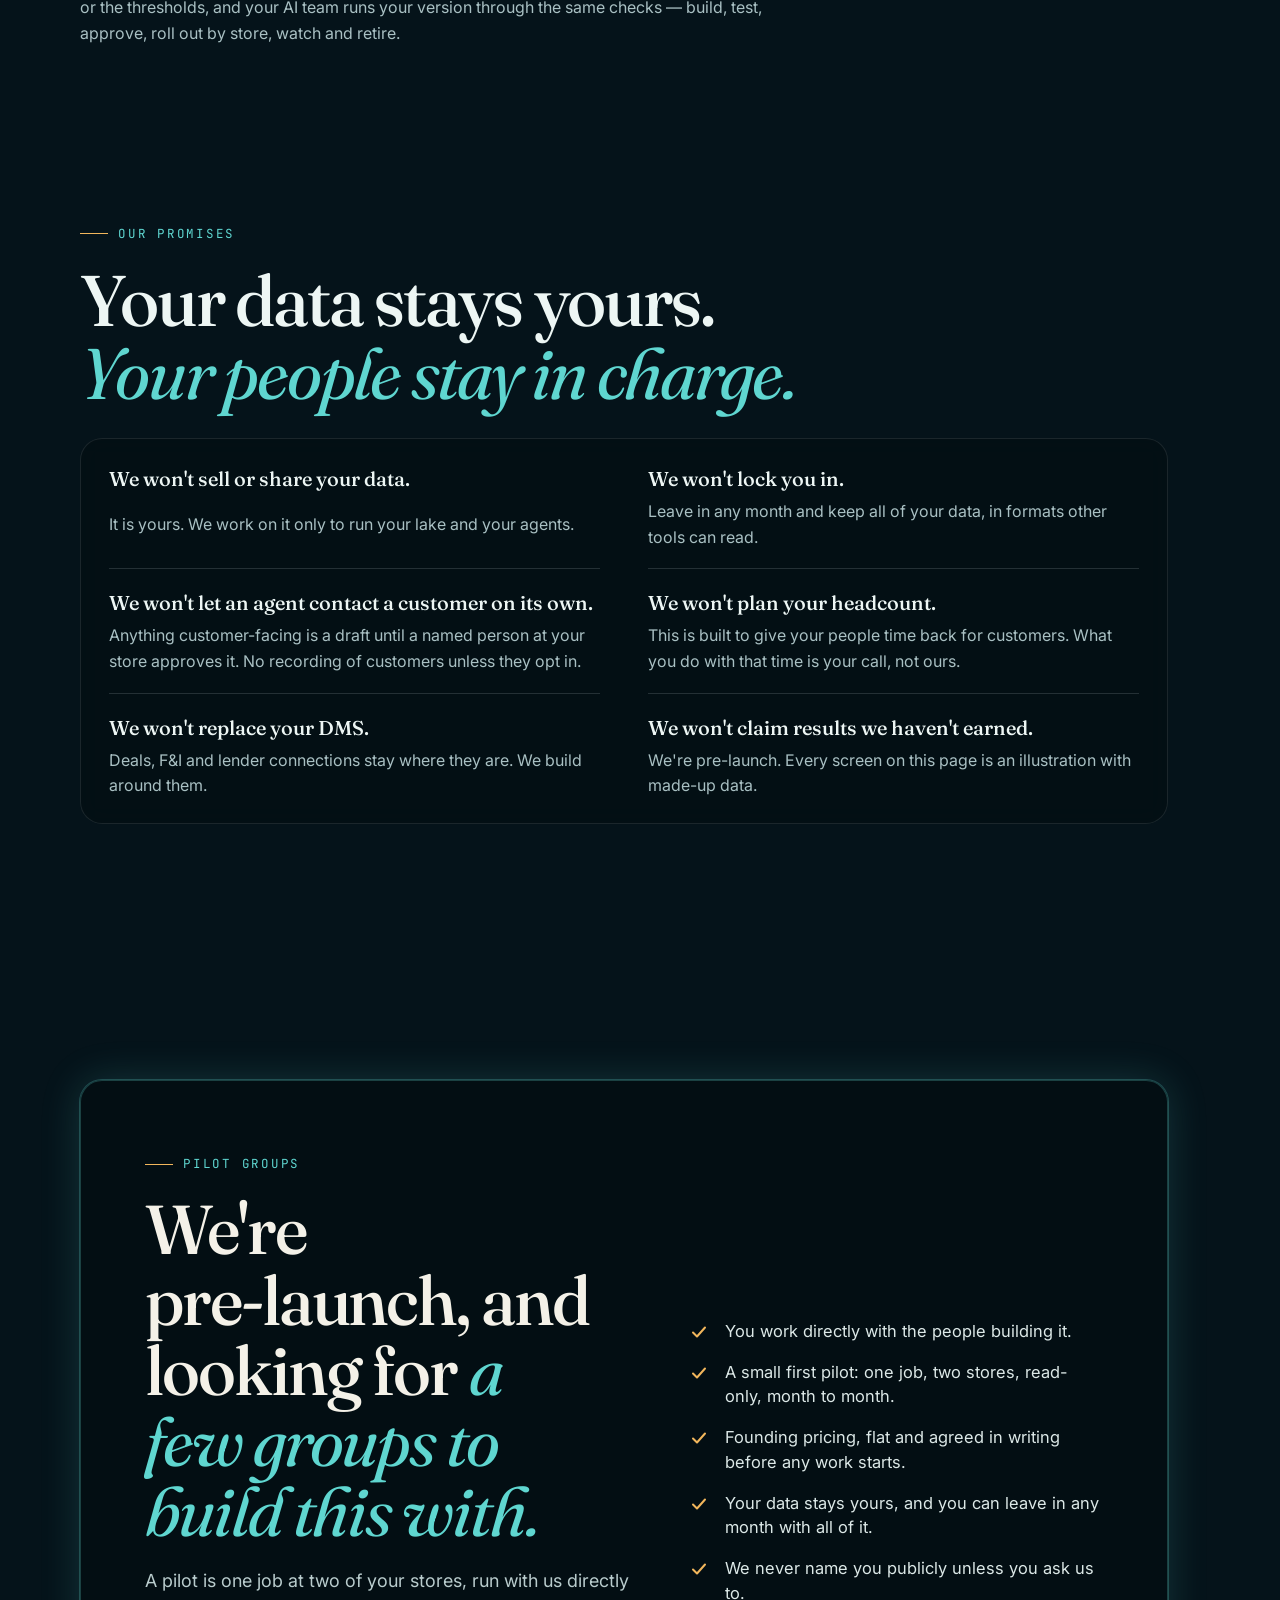
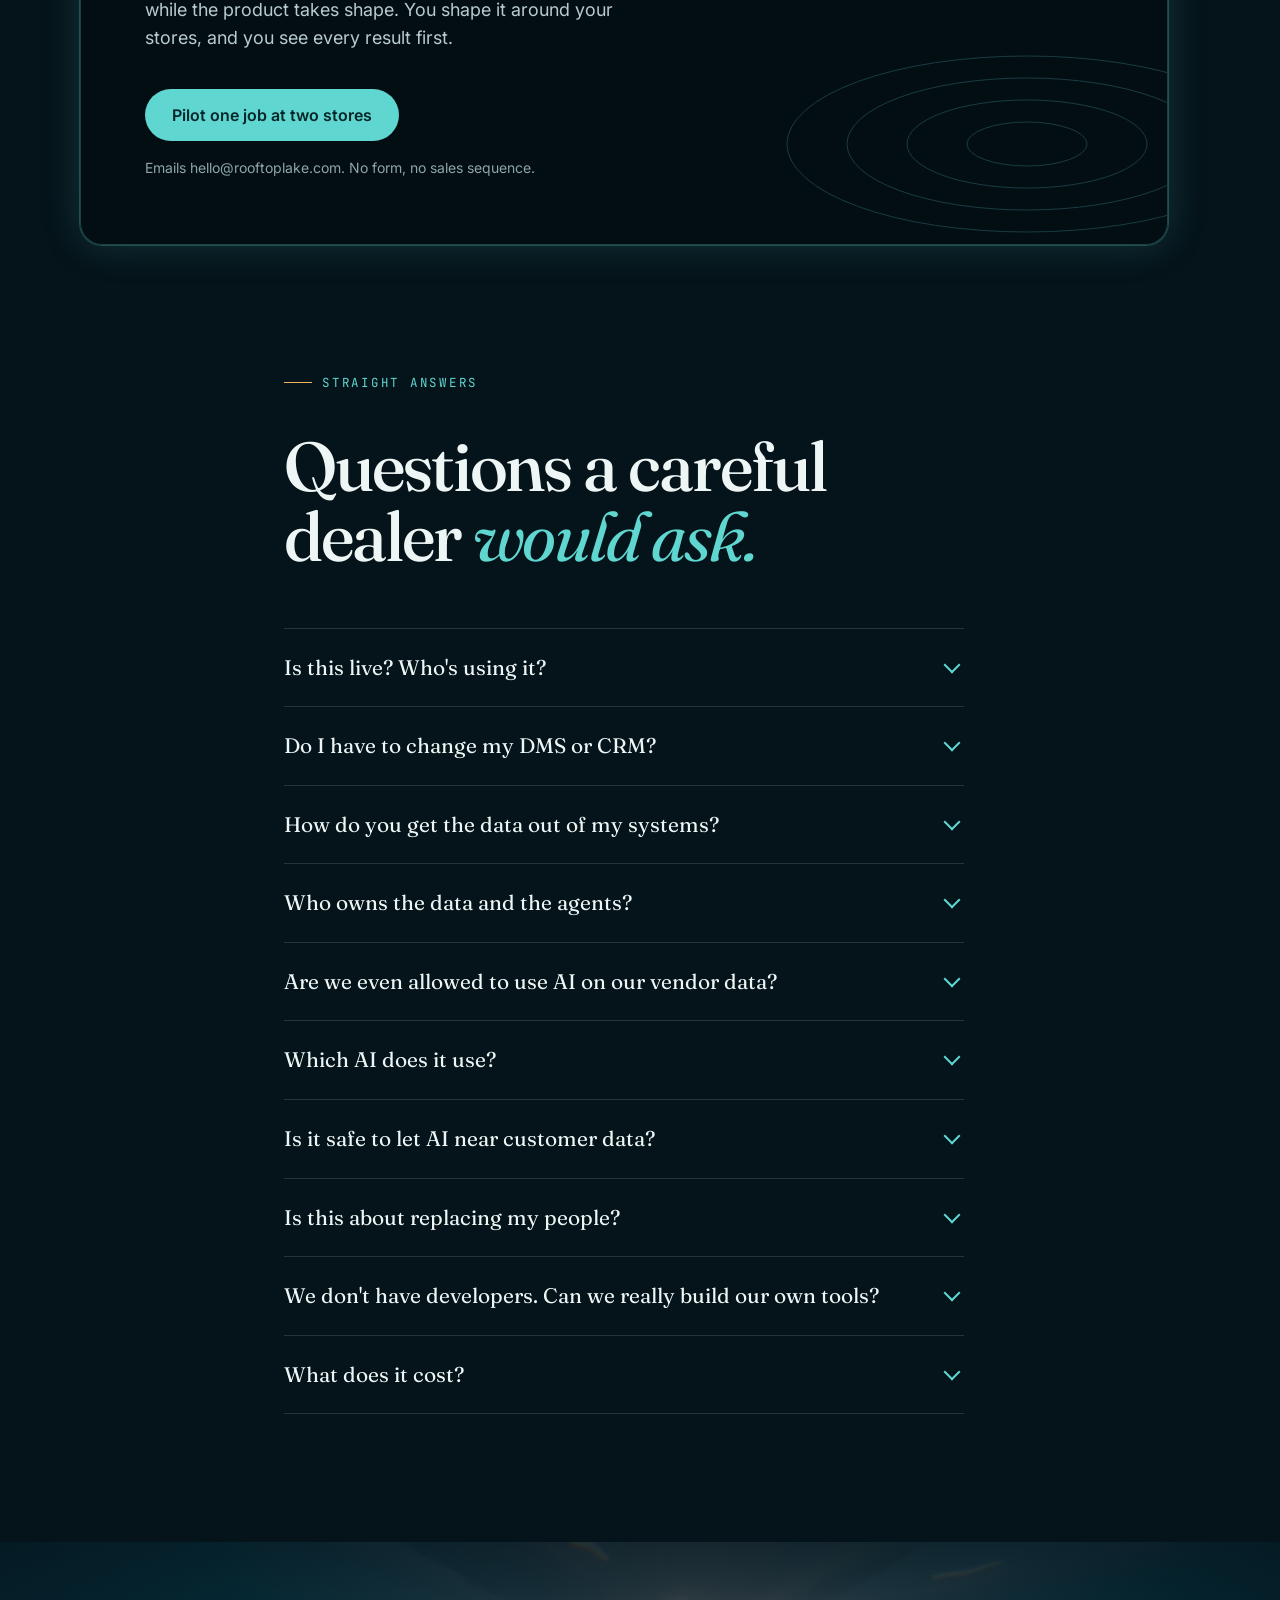
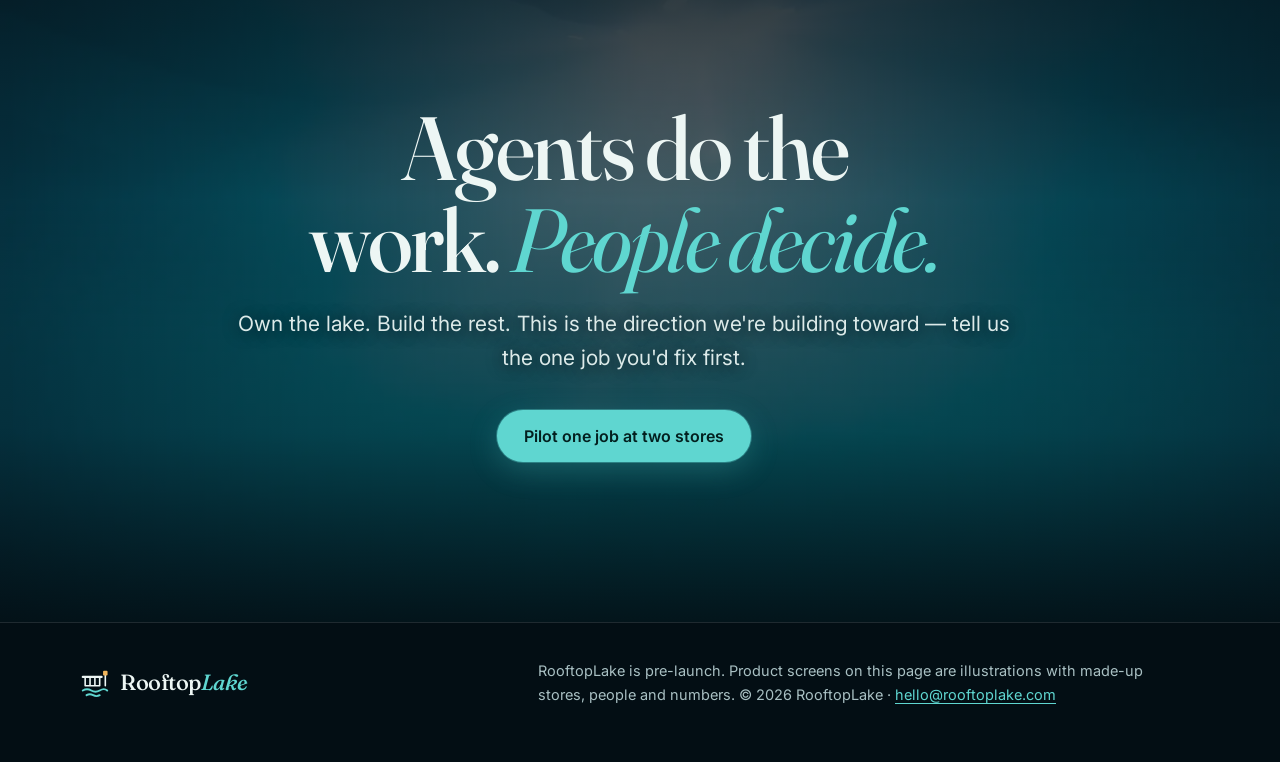
==== commit 34926c4e: "RooftopLake v2: generated water and dusk media, scroll-driven dive (DL10)" ====
--- a/index.html
+++ b/index.html
@@ -27,6 +27,7 @@
 <link rel="stylesheet" href="css/explainer.css?v=1794560400">
 <link rel="stylesheet" href="css/demo.css?v=1794560400">
 <link rel="stylesheet" href="css/lifecycle.css?v=1794560400">
+<link rel="stylesheet" href="css/v2.css">
 <script>document.documentElement.classList.add('js')</script>
 <script type="application/ld+json">{"@context":"https://schema.org","@type":"Organization","name":"RooftopLake","url":"https://rooftoplake.com/","email":"hello@rooftoplake.com","description":"A dealer-owned data lake, a secure door for AI assistants, and an AI team your people lead, for dealer groups."}</script>
 </head>
@@ -48,7 +49,7 @@
       <a href="#problem">The problem</a>
       <a href="#idea">The idea</a>
       <a href="#lake">The lake</a>
-            <a href="#starters">Starters</a>
+      <a href="#starters">Starters</a>
       <a href="how-it-works.html">How it works</a>
       <a href="#faq">Questions</a>
     </nav>
@@ -59,7 +60,16 @@
 
 <main id="main">
 
-<section class="hero" id="top" data-depth-label="Surface">
+<section class="hero v2-hero" id="top" data-depth-label="Surface">
+  <div class="v2-hero-media">
+    <img class="v2-hero-deep" src="media/deep.webp" alt="" aria-hidden="true" decoding="async" fetchpriority="high">
+    <picture class="v2-hero-dusk">
+      <source media="(max-width: 720px)" srcset="media/dusk-m.webp">
+      <img src="media/dusk.webp" alt="A dealership glass showroom glowing amber at dusk, reflected in still water" decoding="async" fetchpriority="high">
+    </picture>
+    <div class="v2-hero-scrim" aria-hidden="true"></div>
+    <div class="v2-hero-light" aria-hidden="true"></div>
+  </div>
   <div class="wrap">
     <div class="hero-top">
     <div class="badge rv"><i></i>Pre-launch · now choosing our first pilot groups</div>
@@ -71,7 +81,6 @@
       <a class="btn btn-primary" href="mailto:hello@rooftoplake.com?subject=Pilot%20one%20job%20at%20two%20stores">Pilot one job at two stores</a>
       <a class="btn btn-ghost" href="#idea">See the idea <svg aria-hidden="true"><use href="#i-arrow"/></svg></a>
     </div>
-    
     </div>
   </div>
 
@@ -116,6 +125,17 @@
   </div>
 </section>
 
+<section class="v2-dive" id="dive-interlude" aria-label="Under the surface">
+  <div class="v2-dive-sticky">
+    <img class="v2-dive-poster" src="media/dive/001.webp" alt="Calm underwater light rays beneath the surface of the lake" loading="lazy" decoding="async">
+    <canvas class="v2-dive-canvas" width="960" height="528" aria-hidden="true"></canvas>
+    <div class="v2-dive-scrim" aria-hidden="true"></div>
+    <div class="wrap v2-dive-copy">
+      <p class="v2-dive-line">Under the surface, <em>one governed copy</em> of every store's data — in your own account, in open formats.</p>
+    </div>
+  </div>
+</section>
+
 <section id="idea" data-depth-label="The idea" >
   <div class="wrap">
     <div class="sec-head">
@@ -134,7 +154,7 @@
     <div class="sec-head">
       <span class="eyebrow rv">01 — The lake</span>
       <h2 class="rv">What the lake is, <em>in dealer words.</em></h2>
-      <p class="lead rv">Ask a simple question. Then flip the switch.</p>
+      <p class="lead rv">One governed copy of every store's data, in your own account. Ask a simple question, then flip the switch.</p>
     </div>
     <div class="rv" id="lake-explainer"><noscript>The lake copies data from every system at every store, cleans and matches it, and counts it by one agreed definition, so every report shows the same number.</noscript></div>
 
@@ -150,10 +170,10 @@
 <section class="parts" aria-label="The four parts of RooftopLake">
   <div class="wrap">
     <ol>
-      <li><a href="#lake"><span class="num">01 — THE LAKE</span><h3>One copy of everything, owned by you</h3><p>Every store, every system, cleaned and counted the same way.</p></a></li>
-      <li><a href="how-it-works.html#door"><span class="num">02 — THE DOOR</span><h3>One secure door to it</h3><p>The open standard AI assistants use to reach your data. You pick the assistant.</p></a></li>
-      <li><a href="#starters"><span class="num">03 — STARTERS</span><h3>Agents that start in the first weeks of a pilot</h3><p>Boxed apps and agents for real dealership jobs. Yours to change.</p></a></li>
-      <li><a href="how-it-works.html#factory"><span class="num">04 — YOUR AI TEAM</span><h3>A way to build the rest</h3><p>Every agent is tested, approved and rolled out store by store.</p></a></li>
+      <li><a href="#lake"><span class="num">01 — THE LAKE</span><h3>One copy of everything, owned by you</h3><p>Every store, every system, cleaned and counted the same way in your own account.</p></a></li>
+      <li><a href="how-it-works.html#door"><span class="num">02 — THE DOOR</span><h3>One secure MCP server</h3><p>One secure door so any AI assistant you pick can use the lake.</p></a></li>
+      <li><a href="#starters"><span class="num">03 — STARTERS</span><h3>Boxed apps and agents that work in the first weeks</h3><p>Built for real dealership jobs from the start of a pilot. Yours to change.</p></a></li>
+      <li><a href="how-it-works.html#factory"><span class="num">04 — THE FACTORY</span><h3>A lifecycle for every agent</h3><p>Build, test, approve, roll out by store, watch and retire.</p></a></li>
     </ol>
     <p class="more center rv"><a href="how-it-works.html">See how each part works <svg aria-hidden="true"><use href="#i-arrow"/></svg></a></p>
   </div>
@@ -183,7 +203,7 @@
       <article class="starter rv" data-d="service" style="--i:1"><div class="top"><span class="dept">Service</span><span class="tag read">Reads only</span></div><h3>Warranty claim checker</h3><p>Checks claims against the usual rejection reasons before they're submitted.</p><dl><dt>Reads</dt><dd>Repair orders, claim history</dd><dt>Aimed at replacing</dt><dd>Rework after rejections</dd></dl></article>
       
     </div>
-    <p class="own-note rv">Every starter comes with its plain-English job sheet and its tests. Change the rules, the wording or the thresholds, and your AI team runs your version through the same checks.</p>
+    <p class="own-note rv">Every starter comes with its plain-English job sheet and its tests. Change the rules, the wording or the thresholds, and your AI team runs your version through the same checks — build, test, approve, roll out by store, watch and retire.</p>
   </div>
 </section>
 
@@ -246,10 +266,14 @@
   </div>
 </section>
 
-<section class="final">
-  <div class="wrap">
-    <h2 class="rv">Own the lake. <em>Build the rest.</em></h2>
-    <p class="lead rv">Tell us the one job you'd fix first. If we're a fit, we'll show you how we'd build it.</p>
+<section class="final v2-luminous">
+  <div class="v2-luminous-bg" aria-hidden="true">
+    <img src="media/light.webp" alt="" loading="lazy" decoding="async">
+    <div class="v2-luminous-scrim"></div>
+  </div>
+  <div class="wrap">
+    <h2 class="rv">Agents do the work. <em>People decide.</em></h2>
+    <p class="lead rv">Own the lake. Build the rest. This is the direction we're building toward — tell us the one job you'd fix first.</p>
     <div class="cta-row rv"><a class="btn btn-primary" href="mailto:hello@rooftoplake.com?subject=Pilot%20one%20job%20at%20two%20stores">Pilot one job at two stores</a></div>
   </div>
 </section>
@@ -269,5 +293,6 @@
 <script src="js/explainer.js?v=1794560400" defer></script>
 <script src="js/demo.js?v=1794560400" defer></script>
 <script src="js/lifecycle.js?v=1794560400" defer></script>
+<script src="js/v2.js" defer></script>
 </body>
 </html>
--- a/css/v2.css
+++ b/css/v2.css
@@ -0,0 +1,245 @@
+/* RooftopLake v2 — photographic depth layers, scroll-scrubbed dive, and luminous closing band.
+   Uses tokens from tokens.css. New elements are namespaced with .v2-. */
+
+/* Allow position:sticky to work reliably while still preventing horizontal scroll on mobile */
+body {
+  overflow-x: clip;
+}
+
+/* Dim the fixed #lake-scene canvas slightly so it supports rather than competes with the new photographic backdrops */
+#lake-scene {
+  opacity: 0.52;
+}
+
+/* ===== Hero: dusk dealership reflected in the lake ===== */
+.v2-hero {
+  position: relative;
+  overflow: hidden;
+  isolation: isolate;
+}
+
+.v2-hero::before {
+  display: none;
+}
+
+.v2-hero-media {
+  position: absolute;
+  inset: 0;
+  z-index: 0;
+  overflow: hidden;
+  pointer-events: none;
+}
+
+.v2-hero-deep {
+  position: absolute;
+  inset: 0;
+  width: 100%;
+  height: 100%;
+  object-fit: cover;
+  object-position: center bottom;
+}
+
+.v2-hero-dusk {
+  position: absolute;
+  inset: 0;
+  display: block;
+}
+
+.v2-hero-dusk img {
+  width: 100%;
+  height: 100%;
+  object-fit: cover;
+  object-position: center 48%;
+  transform-origin: center 55%;
+  will-change: transform, opacity;
+}
+
+/* Contrast scrims: protect headline at top and lead/CTAs at bottom while keeping the glowing showroom reflection clear */
+.v2-hero-scrim {
+  position: absolute;
+  inset: 0;
+  background:
+    linear-gradient(180deg,
+      rgba(3, 13, 18, 0.78) 0%,
+      rgba(3, 13, 18, 0.34) 30%,
+      rgba(3, 13, 18, 0.14) 52%,
+      rgba(3, 13, 18, 0.68) 80%,
+      rgba(5, 19, 26, 0.96) 100%);
+}
+
+/* Foreground light overlay moving faster on scroll */
+.v2-hero-light {
+  position: absolute;
+  inset: -12% 0;
+  background:
+    radial-gradient(65% 40% at 50% 18%, rgba(147, 233, 227, 0.12), transparent 70%),
+    linear-gradient(115deg, transparent 35%, rgba(95, 214, 208, 0.06) 50%, transparent 65%);
+  mix-blend-mode: screen;
+  will-change: transform;
+}
+
+.v2-hero .wrap {
+  position: relative;
+  z-index: 2;
+}
+
+@media (max-width: 720px) {
+  .v2-hero-dusk img {
+    object-position: center 44%;
+  }
+  .v2-hero-scrim {
+    background:
+      linear-gradient(180deg,
+        rgba(3, 13, 18, 0.84) 0%,
+        rgba(3, 13, 18, 0.42) 34%,
+        rgba(3, 13, 18, 0.25) 52%,
+        rgba(3, 13, 18, 0.78) 78%,
+        rgba(5, 19, 26, 0.98) 100%);
+  }
+}
+
+/* ===== Scroll-scrubbed Dive Interlude ===== */
+main > section.v2-dive {
+  padding: 0;
+  height: 220vh;
+  position: relative;
+  z-index: 2;
+}
+
+.v2-dive-sticky {
+  position: sticky;
+  top: 0;
+  height: 100vh;
+  height: 100svh;
+  width: 100%;
+  overflow: hidden;
+  display: grid;
+  place-items: center;
+  background: var(--paper);
+}
+
+.v2-dive-poster,
+.v2-dive-canvas {
+  position: absolute;
+  inset: 0;
+  width: 100%;
+  height: 100%;
+  object-fit: cover;
+  display: block;
+}
+
+.v2-dive-canvas {
+  opacity: 0;
+  transition: opacity 0.35s ease;
+}
+
+.v2-dive.is-ready .v2-dive-canvas {
+  opacity: 1;
+}
+
+.v2-dive-scrim {
+  position: absolute;
+  inset: 0;
+  background:
+    radial-gradient(closest-side, rgba(3, 13, 18, 0.62), rgba(3, 13, 18, 0.36) 72%, rgba(5, 19, 26, 0.72)),
+    linear-gradient(180deg, rgba(5, 19, 26, 0.82) 0%, transparent 18%, transparent 82%, rgba(5, 19, 26, 0.88) 100%);
+  pointer-events: none;
+}
+
+.v2-dive-copy {
+  position: relative;
+  z-index: 2;
+  text-align: center;
+  max-width: 760px;
+  opacity: var(--dive-text-o, 0);
+  transform: translate3d(0, var(--dive-text-y, 18px), 0);
+  will-change: opacity, transform;
+}
+
+.v2-dive-line {
+  font-family: var(--font-display);
+  font-weight: 500;
+  font-size: clamp(28px, 4.4vw, 52px);
+  line-height: 1.12;
+  letter-spacing: -0.025em;
+  color: var(--ink);
+  text-shadow: 0 2px 28px rgba(3, 13, 18, 0.85);
+  text-wrap: balance;
+}
+
+.v2-dive-line em {
+  font-style: italic;
+  font-weight: 400;
+  color: var(--teal);
+}
+
+@media (max-width: 720px) {
+  main > section.v2-dive {
+    height: 185vh;
+  }
+  .v2-dive-line {
+    font-size: clamp(24px, 7vw, 36px);
+  }
+}
+
+/* ===== Luminous Closing Band ===== */
+.v2-luminous {
+  position: relative;
+  overflow: hidden;
+  isolation: isolate;
+}
+
+.v2-luminous-bg {
+  position: absolute;
+  inset: 0;
+  z-index: -1;
+  pointer-events: none;
+}
+
+.v2-luminous-bg img {
+  width: 100%;
+  height: 100%;
+  object-fit: cover;
+  object-position: center top;
+  display: block;
+}
+
+.v2-luminous-scrim {
+  position: absolute;
+  inset: 0;
+  background: linear-gradient(180deg,
+    rgba(5, 19, 26, 0.88) 0%,
+    rgba(5, 19, 26, 0.64) 38%,
+    rgba(5, 19, 26, 0.72) 72%,
+    rgba(3, 13, 18, 0.94) 100%);
+}
+
+.v2-luminous .lead {
+  color: #DCEAE9;
+  text-shadow: 0 1px 16px rgba(3, 13, 18, 0.8);
+}
+
+/* ===== Reduced Motion ===== */
+@media (prefers-reduced-motion: reduce) {
+  .v2-hero-dusk img,
+  .v2-hero-light {
+    transform: none !important;
+    opacity: 1 !important;
+  }
+  main > section.v2-dive {
+    height: auto;
+    min-height: 68vh;
+  }
+  .v2-dive-sticky {
+    position: relative;
+    height: 68vh;
+    min-height: 420px;
+  }
+  .v2-dive-canvas {
+    display: none;
+  }
+  .v2-dive-copy {
+    opacity: 1 !important;
+    transform: none !important;
+  }
+}
